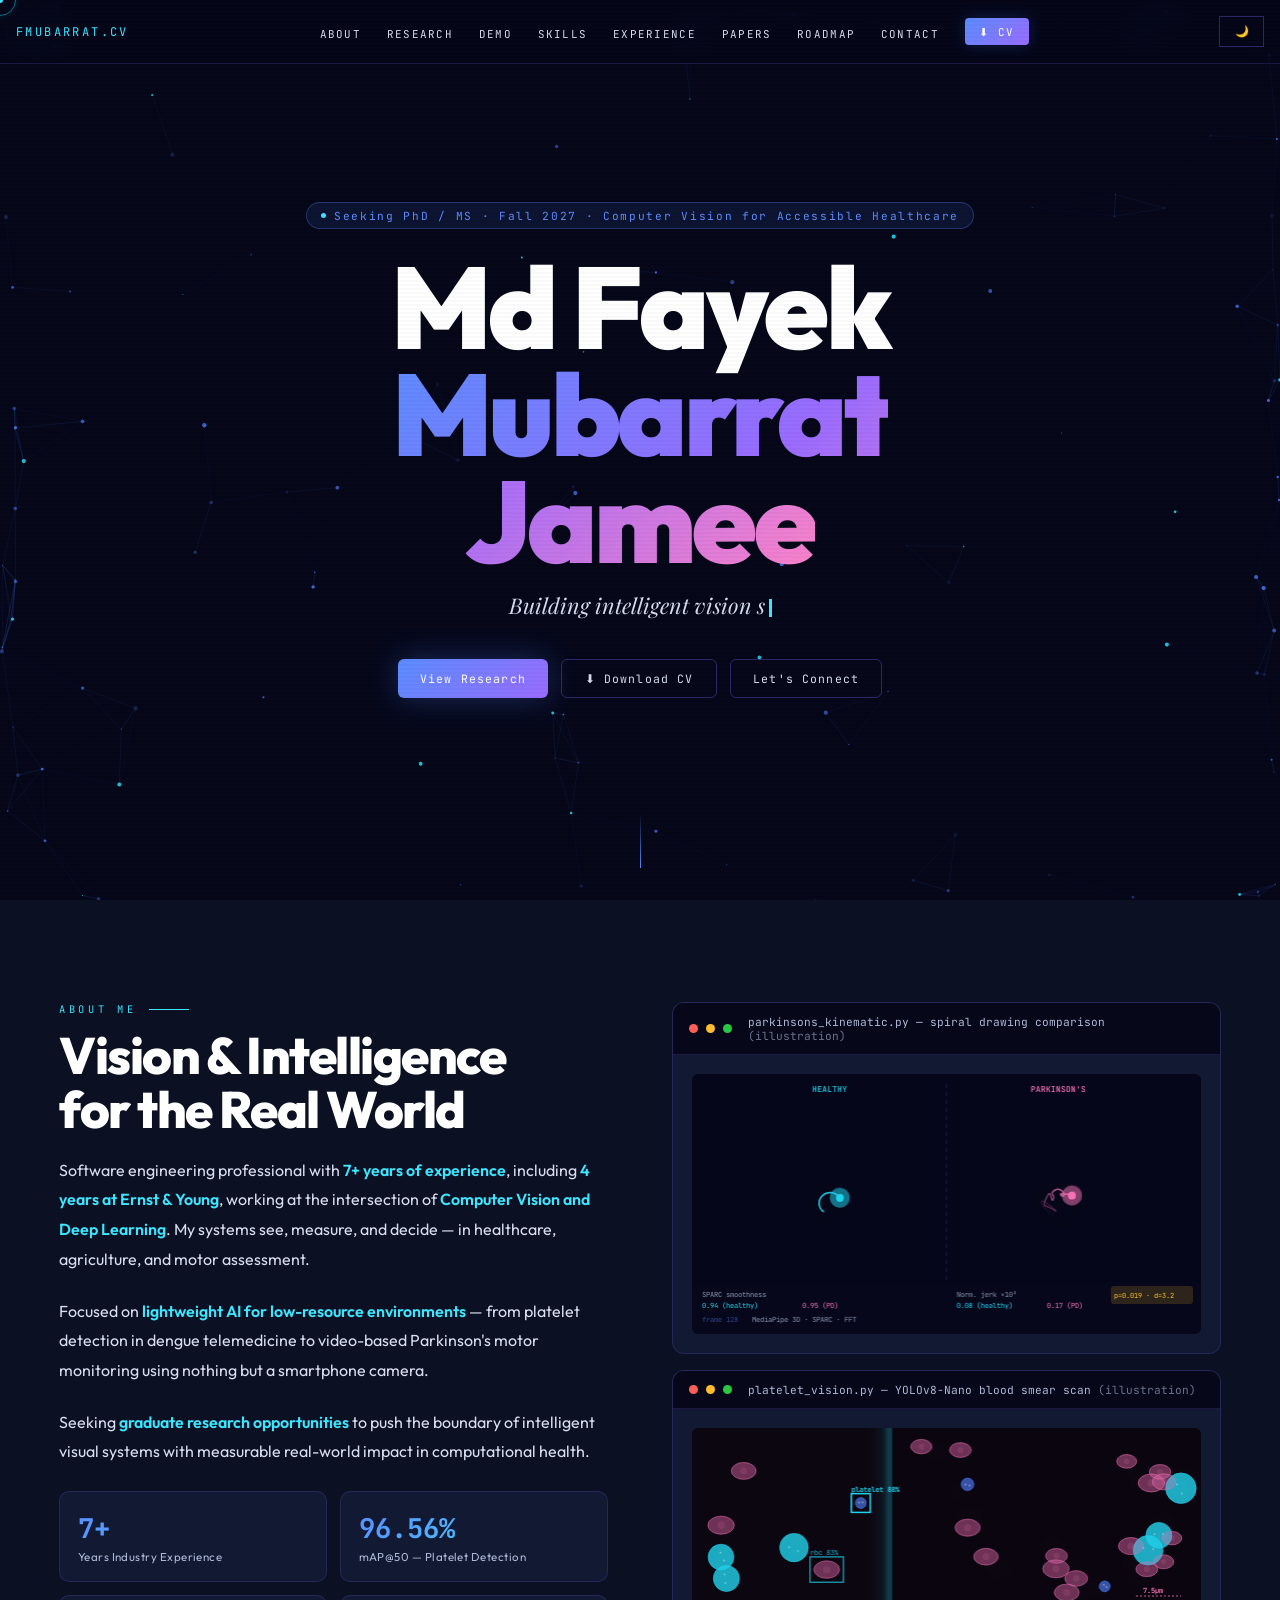
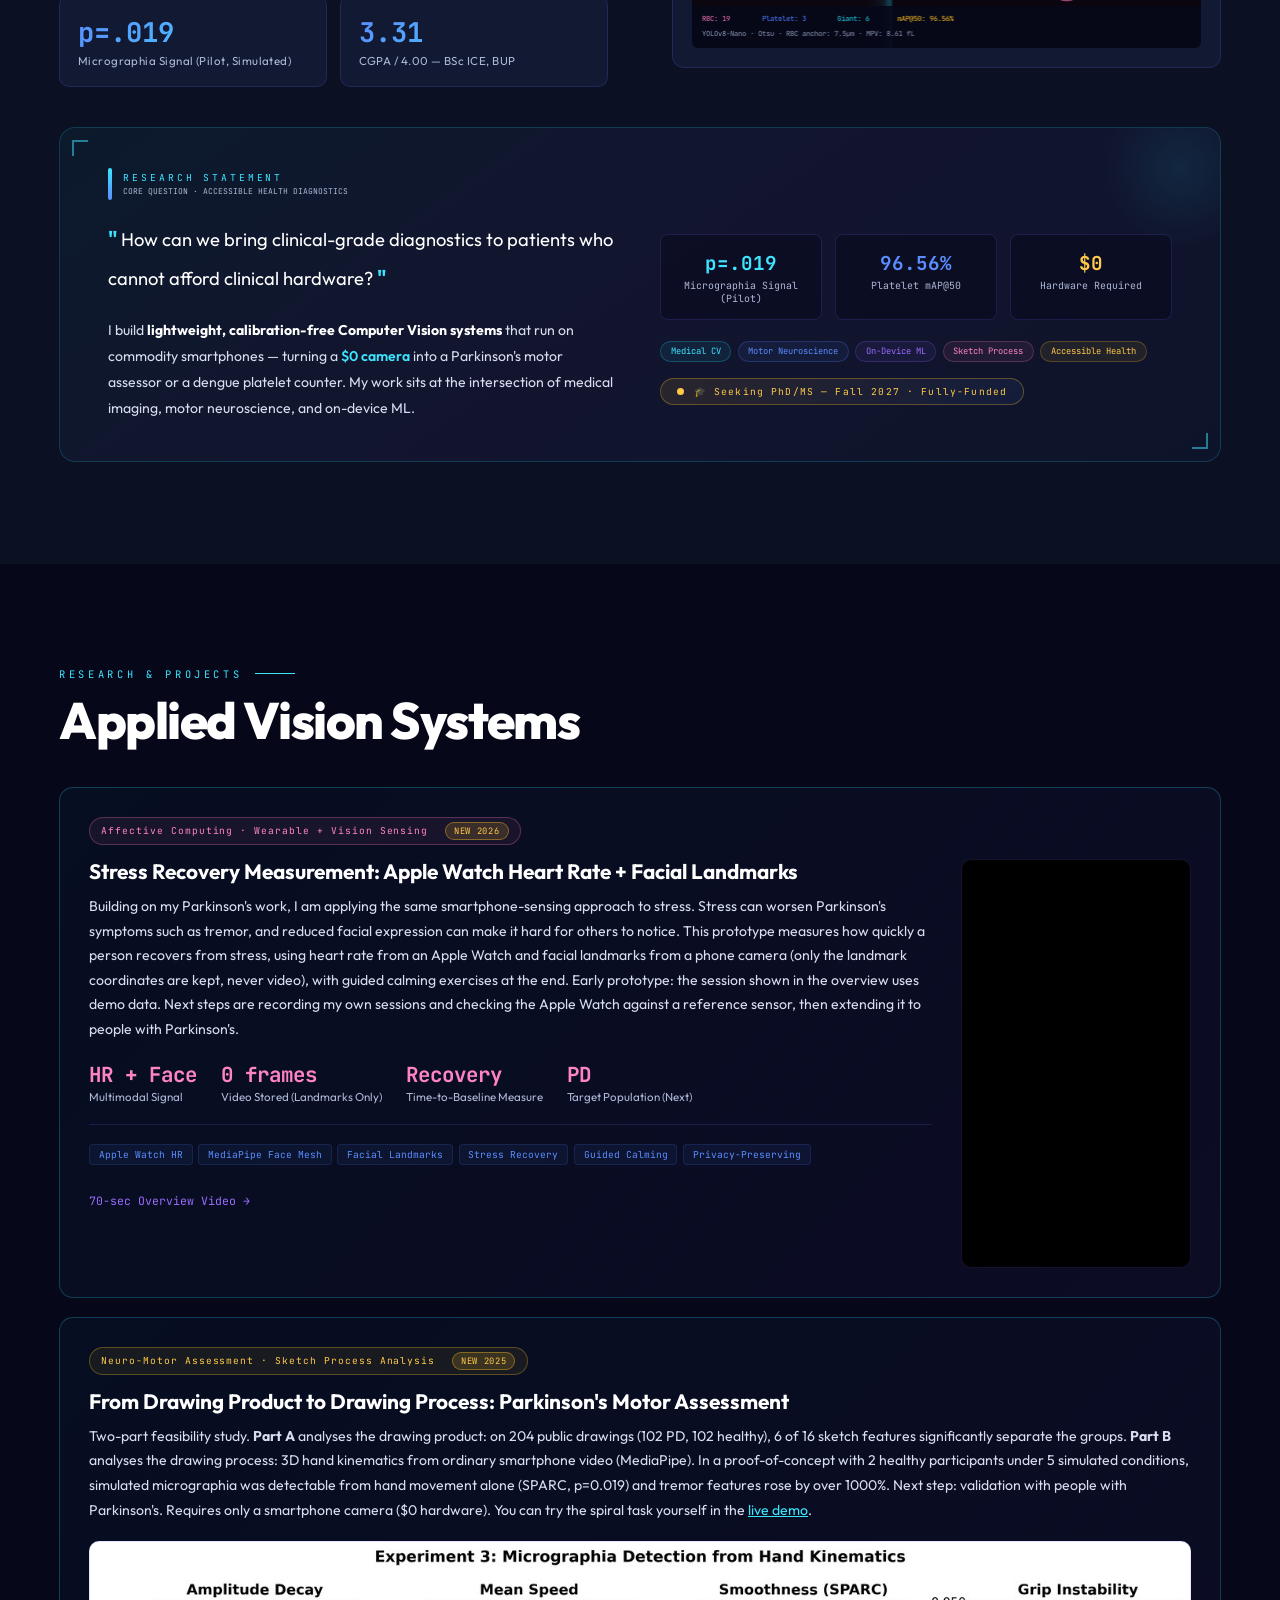
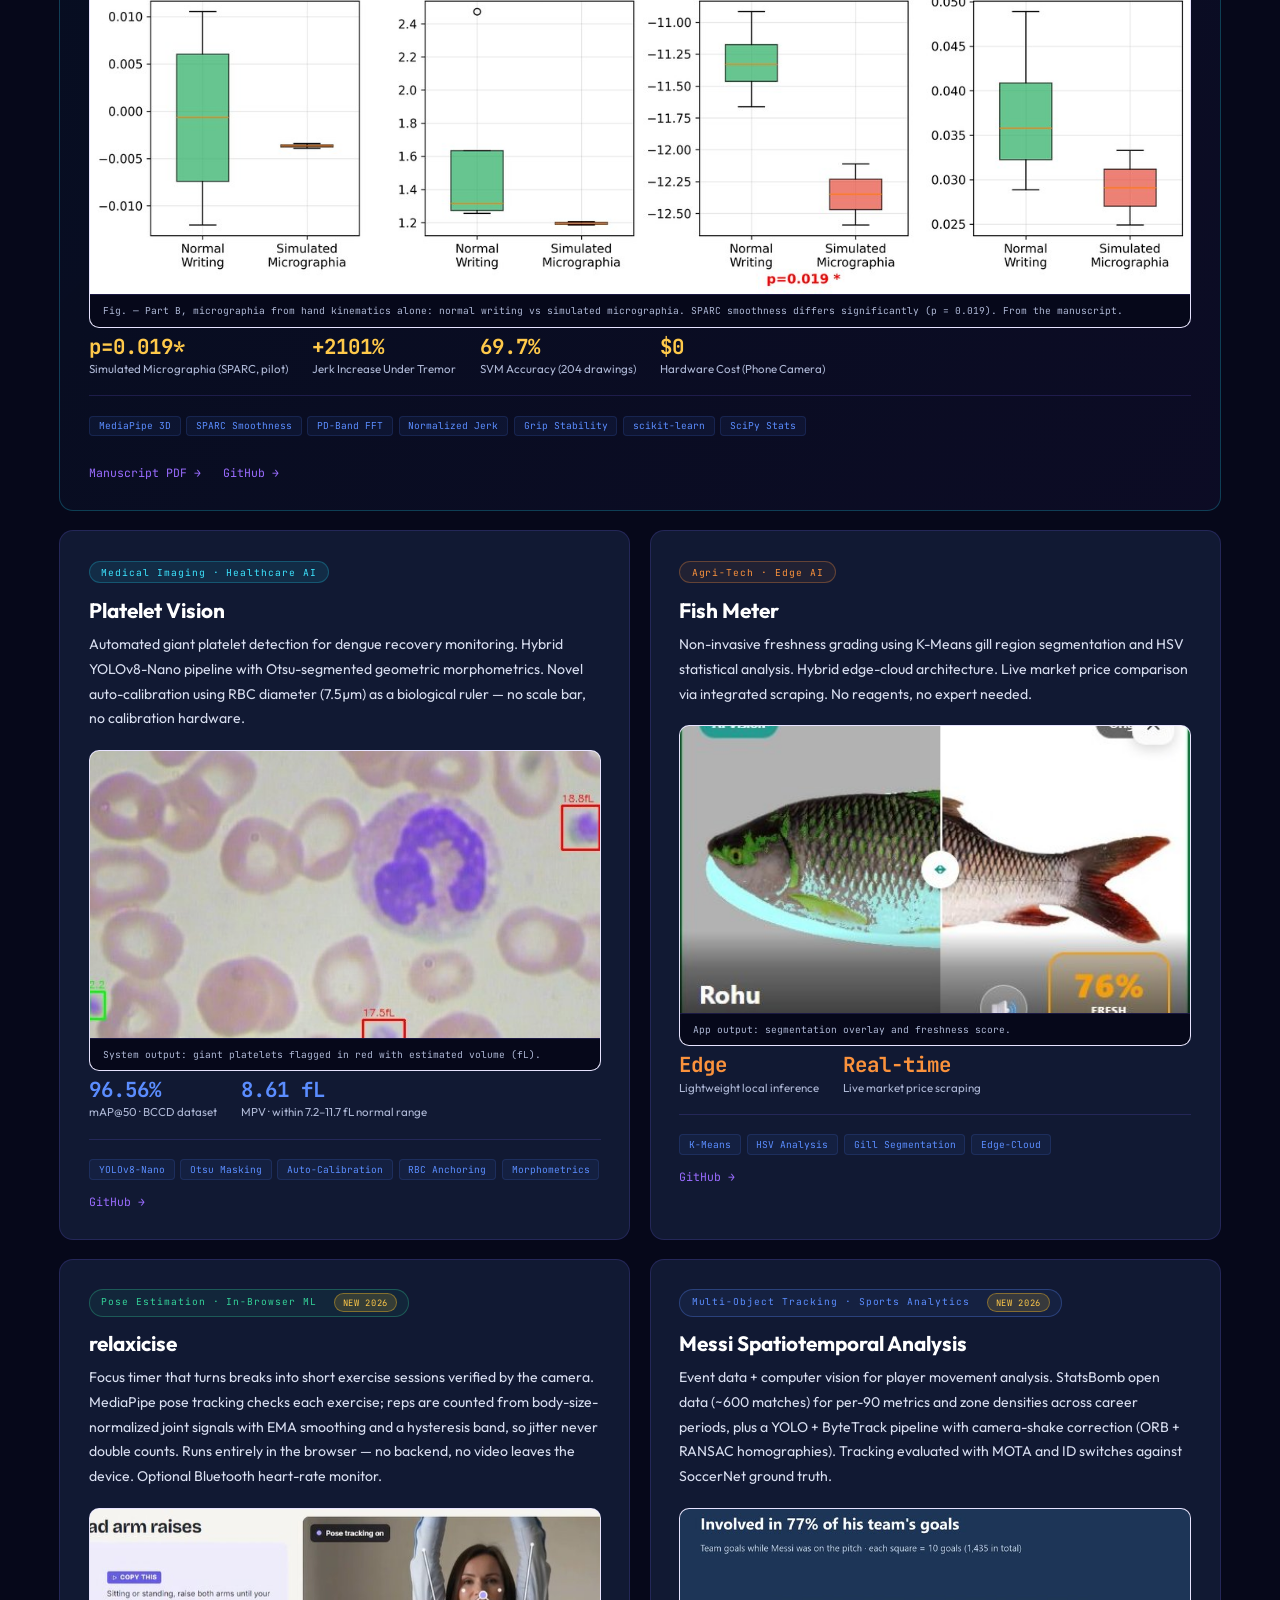
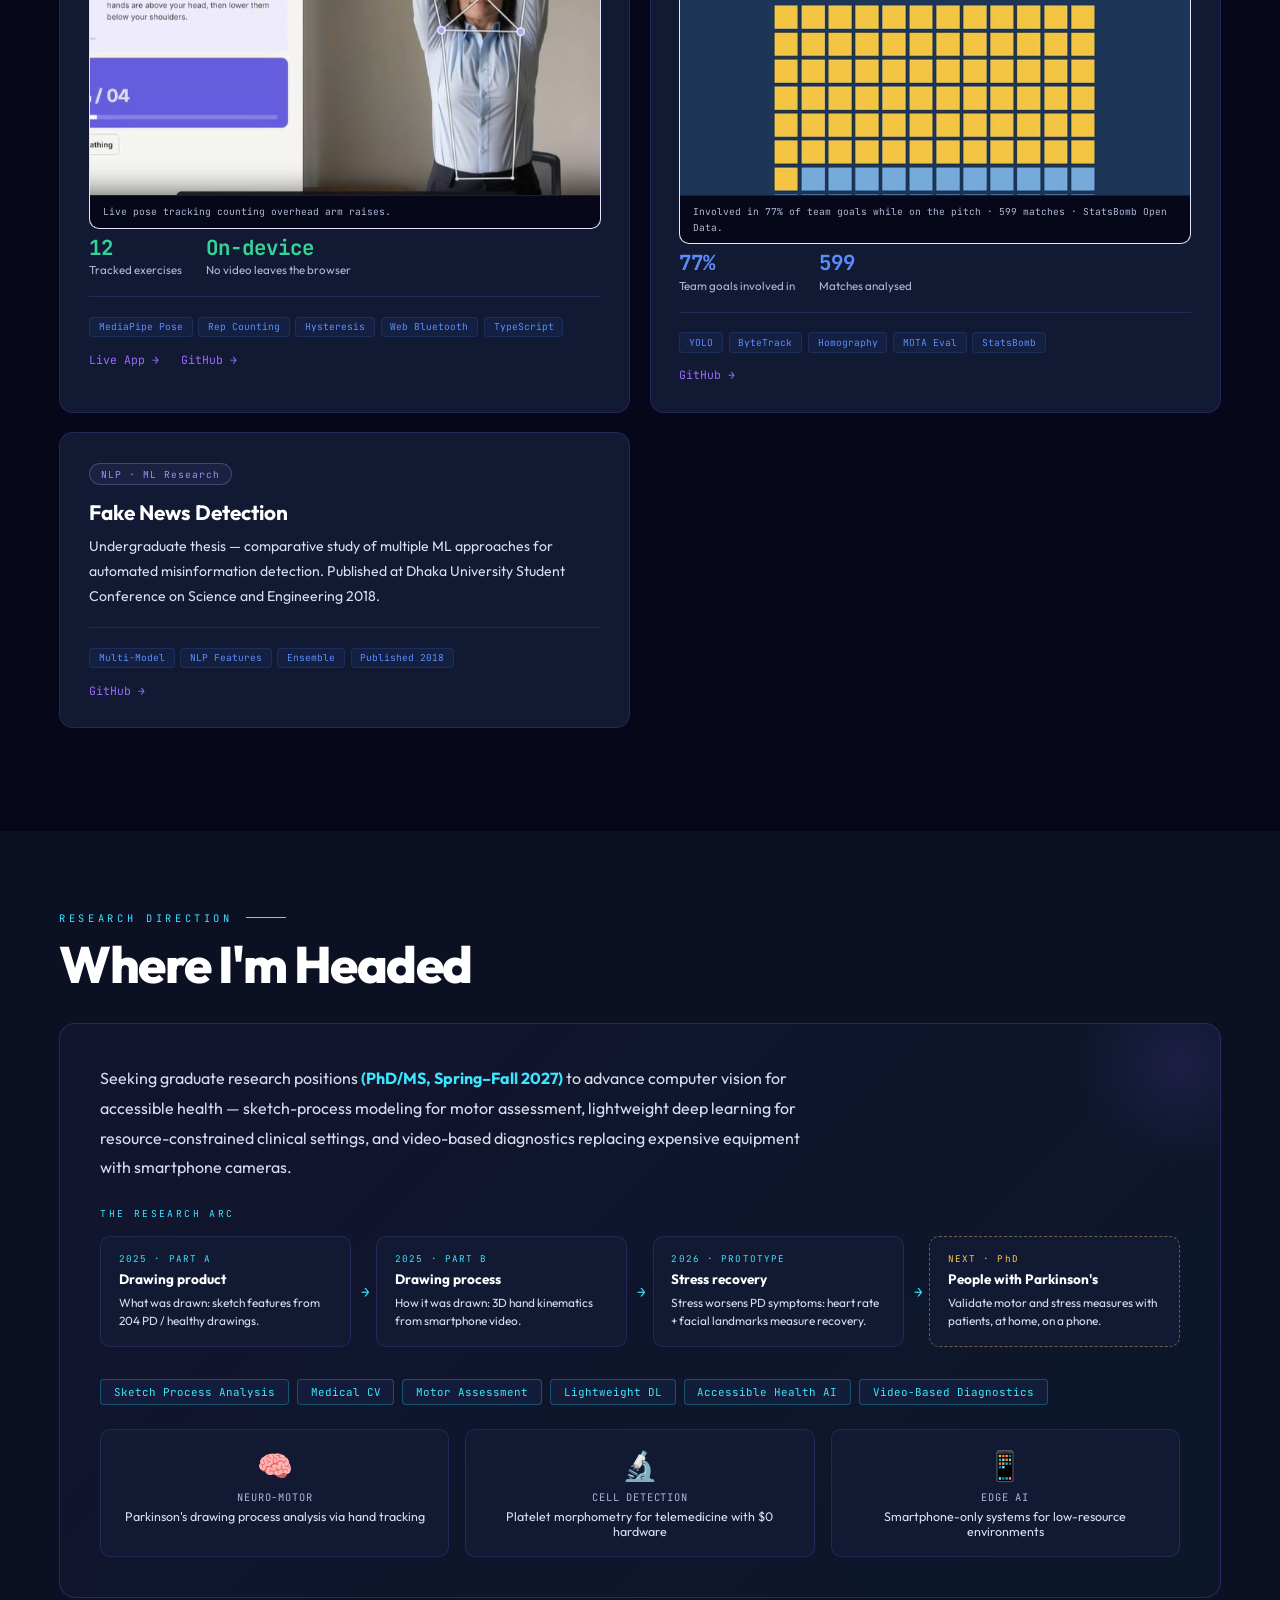
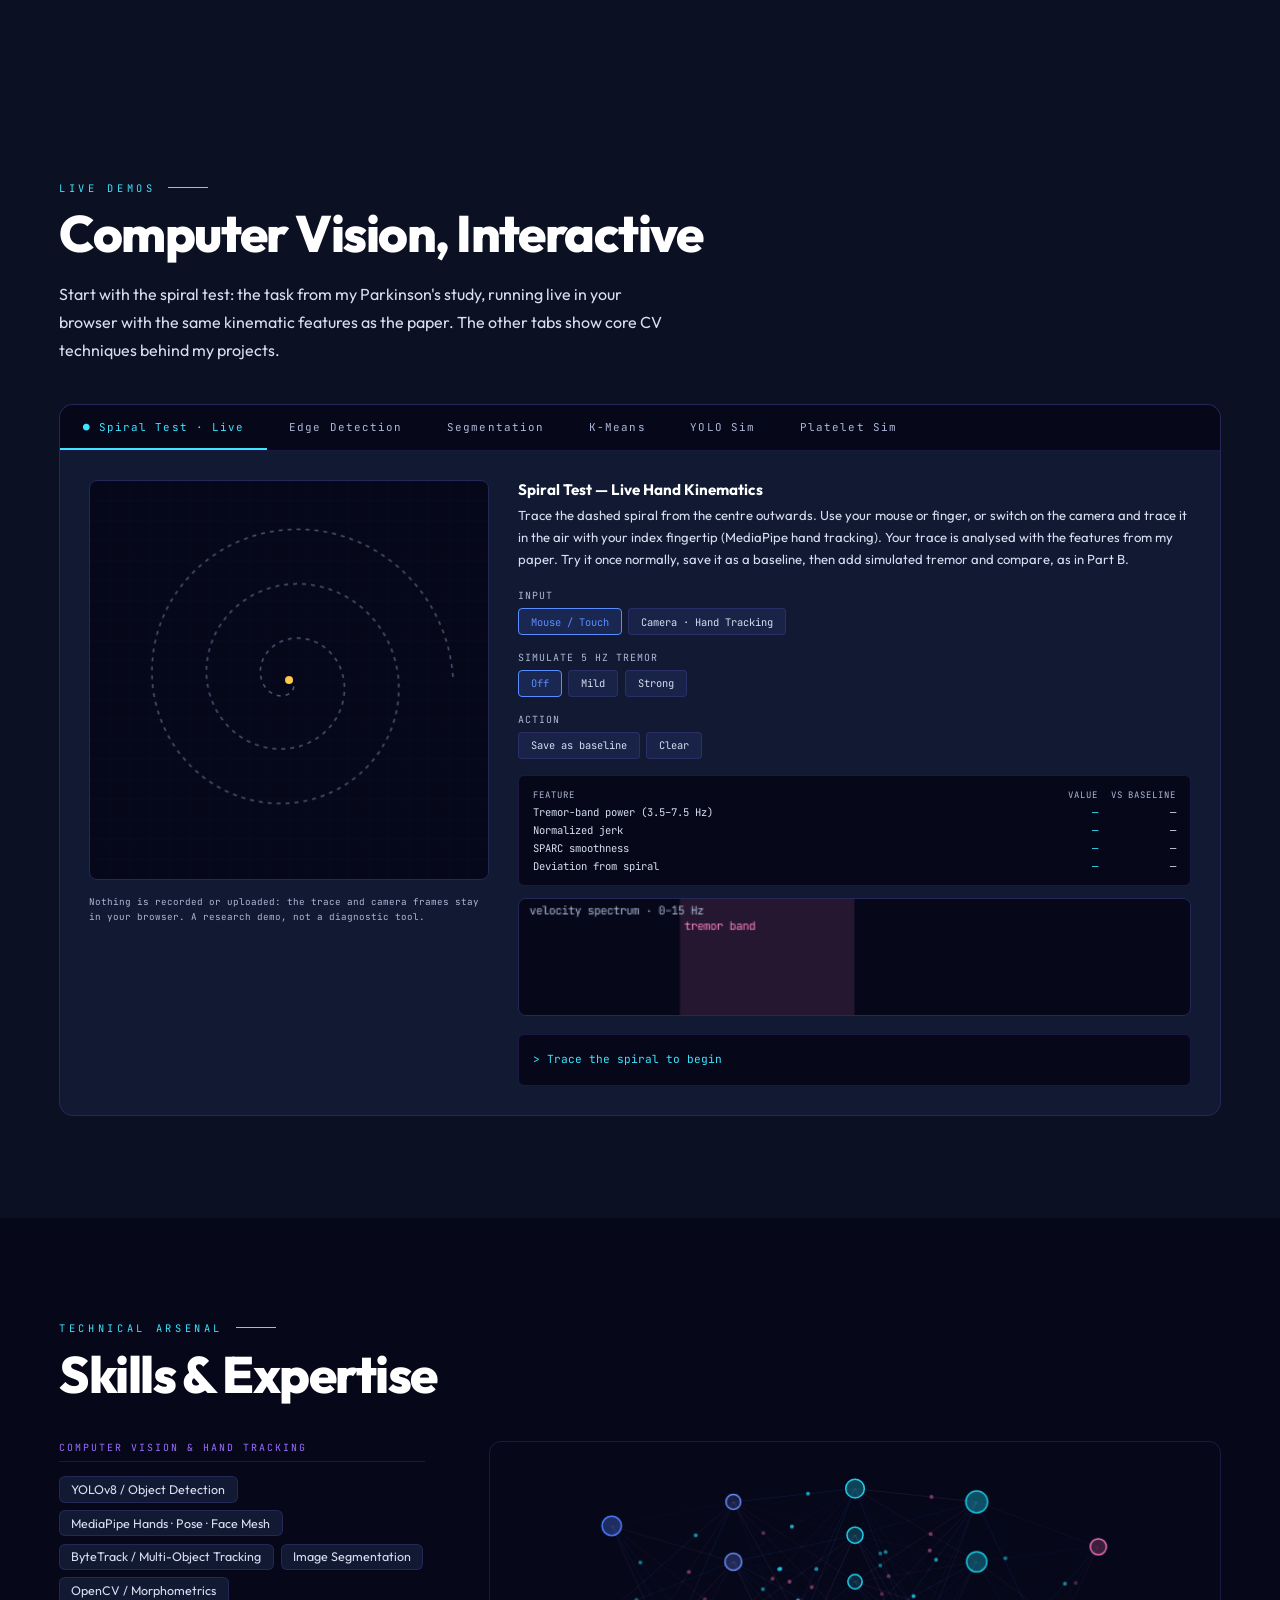
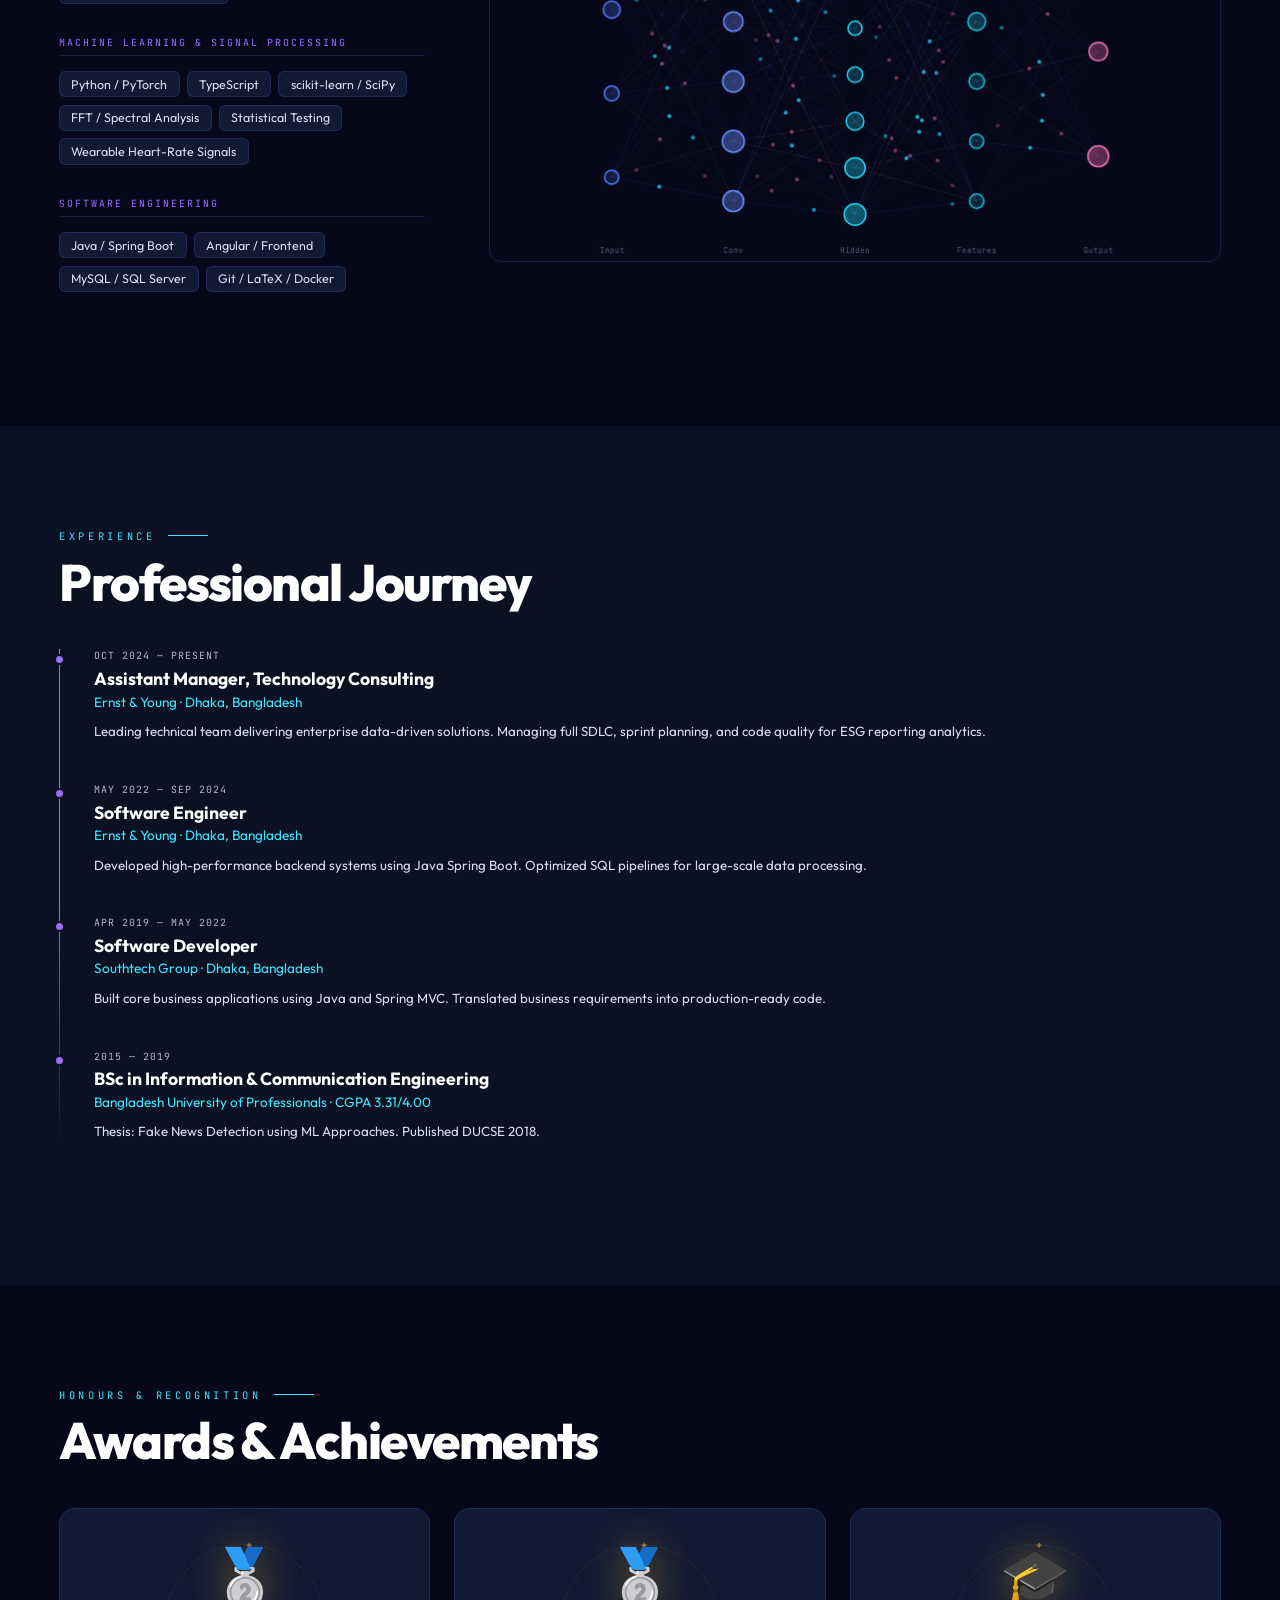
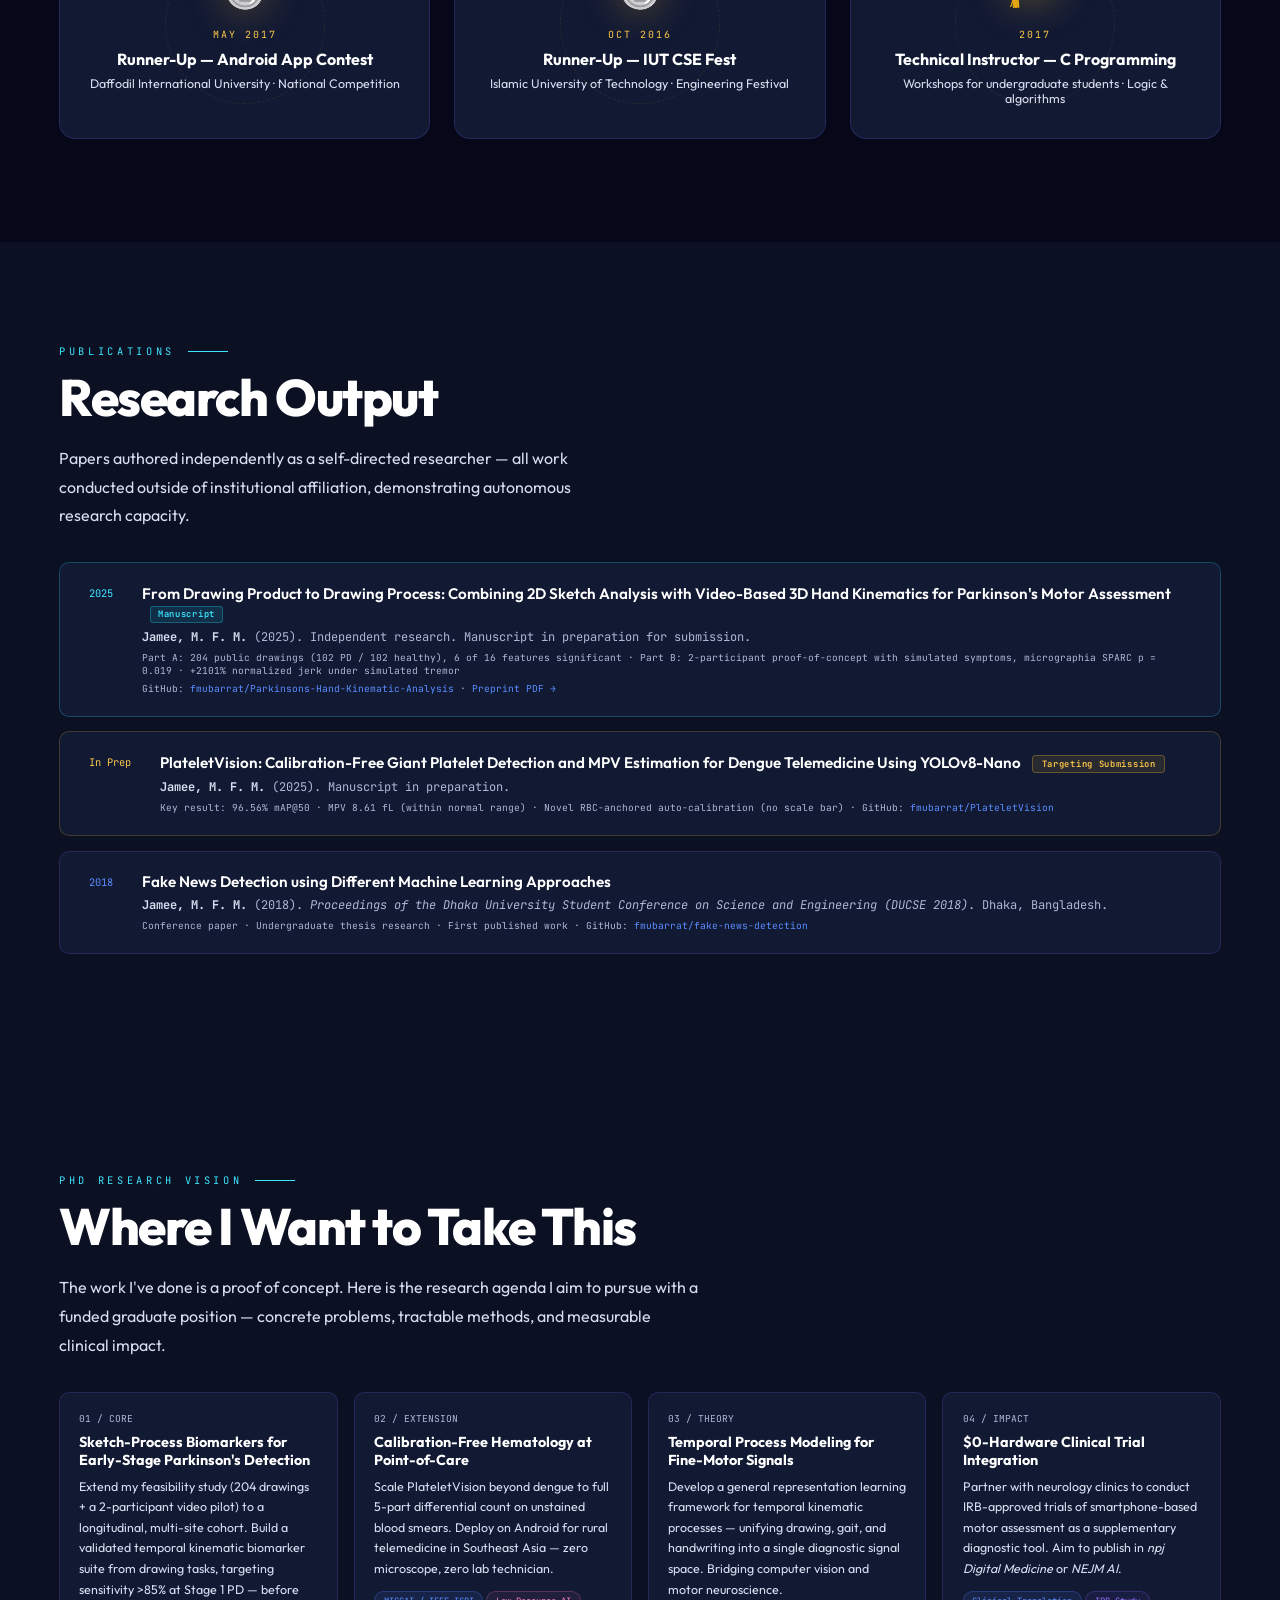
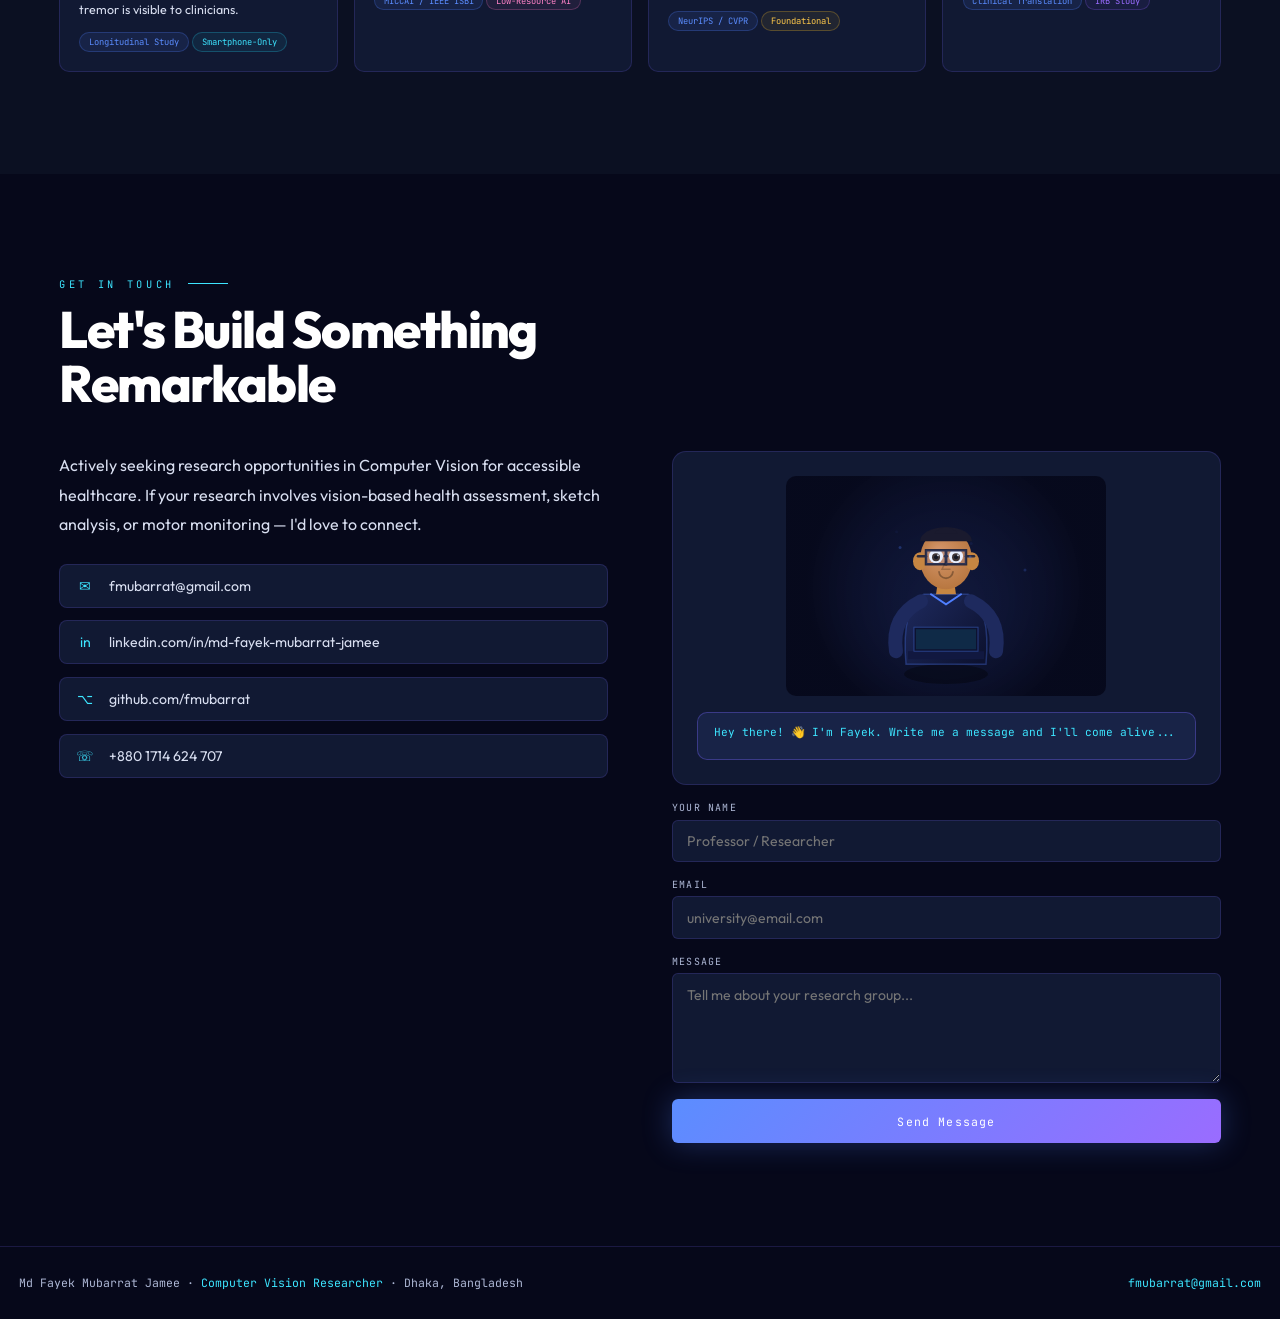
==== index.html @ b6bb12bb "Add new projects, live spiral test demo and real figures - New project cards: stress recovery protot" ====
<!DOCTYPE html>
<html lang="en">

<head>
  <meta charset="UTF-8">
  <meta name="viewport" content="width=device-width, initial-scale=1.0, maximum-scale=1.0">
  <title>Md Fayek Mubarrat Jamee — CV Researcher</title>
  <link rel="icon"
    href="data:image/svg+xml,<svg xmlns='http://www.w3.org/2000/svg' viewBox='0 0 100 100'><text y='.9em' font-size='90'>🔬</text></svg>">
  <link rel="preconnect" href="https://fonts.googleapis.com">
  <link
    href="https://fonts.googleapis.com/css2?family=Outfit:wght@300;400;500;600;700;800;900&family=JetBrains+Mono:wght@300;400;700&family=Playfair+Display:ital,wght@0,700;1,400&display=swap"
    rel="stylesheet">
  <script data-goatcounter="https://fayekportfolio.goatcounter.com/count" async src="//gc.zgo.at/count.js"></script>

  <style>
    :root {
      /* DARK THEME (default) */
      --bg: #06081a;
      --bg2: #0b1022;

      --surface: #111933;
      --surface2: #182347;

      --border: rgba(120, 100, 255, .18);
      --border2: rgba(120, 100, 255, .35);

      --blue: #5b8dff;
      --purple: #9a6cff;
      --cyan: #3de5ff;
      --pink: #ff83c7;
      --gold: #ffc94a;

      /* HIGHER CONTRAST TEXT */
      --text: #ffffff;
      /* primary text */
      --text2: #d8def0;
      /* body text */
      --text3: #aeb8d6;
      /* labels / metadata */

      --f-display: 'Outfit', sans-serif;
      --f-mono: 'JetBrains Mono', monospace;
      --f-serif: 'Playfair Display', serif;

      --nav-h: 64px;
    }

    *,
    *::before,
    *::after {
      margin: 0;
      padding: 0;
      box-sizing: border-box;
    }

    body.light-mode {
      --bg: #f8fafc;
      --bg2: #eef2ff;

      --surface: #ffffff;
      --surface2: #f4f7ff;

      --border: rgba(79, 127, 255, .15);
      --border2: rgba(79, 127, 255, .3);

      --blue: #2563eb;
      --purple: #7c3aed;
      --cyan: #0891b2;
      --pink: #db2777;
      --gold: #ca8a04;

      /* text */
      --text: #111827;
      --text2: #374151;
      --text3: #64748b;
    }

    html {
      scroll-behavior: smooth;
    }

    body {
      background: var(--bg);
      color: var(--text);
      font-family: var(--f-display);
      overflow-x: hidden;
      cursor: none;
    }

    body.splash-active {
      overflow: hidden;
    }

    @media (max-width: 768px) {
      body {
        cursor: auto;
      }
    }

    @media (max-width: 768px) {
      .reveal [style*="grid-template-columns:1fr 1fr"] {
        grid-template-columns: 1fr !important;
      }
    }

    /* ── FIX: Research Vision 3-col grid on mobile ── */
    @media (max-width: 768px) {
      #research-vision [style*="grid-template-columns:repeat(3"] {
        grid-template-columns: 1fr !important;
      }

      .roadmap-grid {
        grid-template-columns: 1fr !important;
      }
    }

    @media (max-width: 480px) {
      .stat-grid {
        grid-template-columns: 1fr;
      }

      .hero-name {
        font-size: 2.4rem;
      }

      .sec-title {
        font-size: 1.5rem;
      }

      .proj-metrics {
        gap: .8rem;
      }

      .contact-grid {
        gap: 1.5rem;
      }
    }

    /* ── CURSOR ── */
    #cur {
      position: fixed;
      width: 6px;
      height: 6px;
      background: var(--cyan);
      border-radius: 50%;
      pointer-events: none;
      z-index: 99999;
      mix-blend-mode: screen;
      transform: translate(-50%, -50%);
    }

    #cur-ring {
      position: fixed;
      width: 32px;
      height: 32px;
      border-radius: 50%;
      pointer-events: none;
      z-index: 99998;
      transform: translate(-50%, -50%);
      overflow: hidden;
      border: 1px solid rgba(34, 211, 238, .5);
      box-shadow: 0 0 6px rgba(34, 211, 238, .15);
      transition: width .35s cubic-bezier(.23, 1, .32, 1), height .35s cubic-bezier(.23, 1, .32, 1), border-color .3s;
      backdrop-filter: none;
    }

    #cur-lens {
      position: fixed;
      pointer-events: none;
      z-index: 99997;
      width: 54px;
      height: 54px;
      border-radius: 50%;
      transform: translate(-50%, -50%);
    }

    body:has(a:hover) #cur-ring,
    body:has(button:hover) #cur-ring {
      width: 70px;
      height: 70px;
      border-color: var(--purple);
    }

    @media (hover:none),
    (max-width:768px) {

      #cur,
      #cur-ring,
      #cur-lens {
        display: none;
      }
    }

    /* ── READING PROGRESS ── */
    #progress-bar {
      position: fixed;
      top: 0;
      left: 0;
      height: 2px;
      width: 0%;
      background: linear-gradient(90deg, var(--blue), var(--cyan), var(--purple));
      z-index: 10001;
      transition: width .05s linear;
      box-shadow: 0 0 8px var(--cyan);
    }

    /* ── BACK TO TOP ── */
    #back-top {
      position: fixed;
      bottom: 2rem;
      right: 2rem;
      width: 42px;
      height: 42px;
      border-radius: 50%;
      background: var(--surface);
      border: 1px solid var(--border2);
      color: var(--cyan);
      display: flex;
      align-items: center;
      justify-content: center;
      font-size: 1rem;
      cursor: pointer;
      z-index: 999;
      opacity: 0;
      pointer-events: none;
      transform: translateY(12px);
      transition: all .3s;
    }

    #back-top.visible {
      opacity: 1;
      pointer-events: all;
      transform: translateY(0);
    }

    #back-top:hover {
      background: var(--surface2);
      border-color: var(--cyan);
    }

    /* ── ACTIVE NAV ── */
    .nav-links a.active-sec {
      color: var(--cyan) !important;
    }

    .nav-links a.active-sec::after {
      transform: scaleX(1) !important;
      background: var(--cyan);
    }

    /* ── TYPED CURSOR ── */
    .typed-cursor {
      display: inline-block;
      width: 2px;
      height: 1.1em;
      background: var(--cyan);
      vertical-align: text-bottom;
      margin-left: 1px;
      animation: blink .7s step-end infinite;
    }

    @keyframes blink {

      0%,
      100% {
        opacity: 1
      }

      50% {
        opacity: 0
      }
    }

    /* ── RESEARCH STATEMENT BANNER ── */
    .research-statement {
      background: linear-gradient(135deg, rgba(34, 211, 238, .06), rgba(79, 127, 255, .06));
      border: 1px solid rgba(34, 211, 238, .2);
      border-radius: 12px;
      padding: 1.5rem 2rem;
      margin-top: 2rem;
      position: relative;
      overflow: hidden;
    }

    .research-statement::before {
      content: '';
      position: absolute;
      left: 0;
      top: 0;
      bottom: 0;
      width: 3px;
      background: linear-gradient(to bottom, var(--cyan), var(--blue));
      border-radius: 3px 0 0 3px;
    }

    .research-statement h4 {
      font-family: var(--f-mono);
      font-size: .65rem;
      letter-spacing: .25em;
      text-transform: uppercase;
      color: var(--cyan);
      margin-bottom: .6rem;
    }

    .research-statement p {
      color: var(--text2);
      font-size: .9rem;
      line-height: 1.8;
    }

    /* ── FUNDING READINESS INDICATOR ── */
    .funding-badge {
      display: inline-flex;
      align-items: center;
      gap: .5rem;
      background: rgba(251, 191, 36, .08);
      border: 1px solid rgba(251, 191, 36, .3);
      border-radius: 100px;
      padding: .3rem .9rem;
      font-family: var(--f-mono);
      font-size: .6rem;
      letter-spacing: .12em;
      color: var(--gold);
      margin-top: 1rem;
    }

    .funding-badge::before {
      content: '';
      width: 6px;
      height: 6px;
      border-radius: 50%;
      background: var(--gold);
      animation: pulse 2s infinite;
      flex-shrink: 0;
    }

    /* ── CITATION STYLE PUBLICATIONS ── */
    .pub-doi {
      font-family: var(--f-mono);
      font-size: .6rem;
      color: var(--text3);
      margin-top: .4rem;
    }

    .pub-doi a {
      color: var(--blue);
      text-decoration: none;
    }

    .pub-doi a:hover {
      color: var(--cyan);
    }

    .pub-status-badge {
      display: inline-block;
      padding: .15rem .55rem;
      border-radius: 4px;
      font-family: var(--f-mono);
      font-size: .55rem;
      letter-spacing: .08em;
      margin-left: .5rem;
      vertical-align: middle;
    }

    /* ── FUTURE RESEARCH ROADMAP ── */
    .roadmap-grid {
      display: grid;
      grid-template-columns: repeat(auto-fit, minmax(220px, 1fr));
      gap: 1rem;
      margin-top: 2rem;
    }

    .roadmap-item {
      background: var(--surface);
      border: 1px solid var(--border);
      border-radius: 10px;
      padding: 1.2rem;
      position: relative;
      transition: border-color .3s, transform .3s;
    }

    .roadmap-item:hover {
      border-color: var(--border2);
      transform: translateY(-3px);
    }

    .roadmap-item .ri-num {
      font-family: var(--f-mono);
      font-size: .6rem;
      color: var(--text3);
      margin-bottom: .5rem;
    }

    .roadmap-item .ri-title {
      font-weight: 700;
      font-size: .9rem;
      margin-bottom: .4rem;
      line-height: 1.3;
    }

    .roadmap-item .ri-desc {
      font-size: .78rem;
      color: var(--text2);
      line-height: 1.65;
    }

    .roadmap-item .ri-tag {
      display: inline-block;
      margin-top: .7rem;
      padding: .18rem .55rem;
      border-radius: 100px;
      font-family: var(--f-mono);
      font-size: .55rem;
      background: rgba(79, 127, 255, .1);
      border: 1px solid rgba(79, 127, 255, .25);
      color: var(--blue);
    }

    #splash {
      position: fixed;
      inset: 0;
      z-index: 10000;
      background: var(--bg);
      display: flex;
      flex-direction: column;
      align-items: center;
      justify-content: center;
      gap: 3rem;
      transition: opacity .8s ease, transform .8s ease;
      padding: 1.5rem;
    }

    #splash.exit {
      opacity: 0;
      transform: scale(1.04);
      pointer-events: none;
    }

    .splash-letters {
      display: flex;
      gap: clamp(.4rem, 1.5vw, 1.4rem);
      align-items: flex-end;
      flex-wrap: wrap;
      justify-content: center;
    }

    .splash-letter {
      font-family: var(--f-display);
      font-size: clamp(2.5rem, 10vw, 7rem);
      font-weight: 900;
      letter-spacing: -.02em;
      color: transparent;
      background: linear-gradient(135deg, var(--blue), var(--purple));
      -webkit-background-clip: text;
      -webkit-text-fill-color: transparent;
      opacity: 0;
      transform: translateY(40px);
      transition: opacity .5s ease, transform .5s ease;
    }

    .splash-letter.in {
      opacity: 1;
      transform: translateY(0);
    }

    .splash-sub {
      font-family: var(--f-mono);
      font-size: clamp(.65rem, .8rem, 1rem);
      letter-spacing: .3em;
      text-transform: uppercase;
      color: var(--text2);
      opacity: 0;
      transition: opacity .5s ease;
      text-align: center;
    }

    .splash-sub.in {
      opacity: 1;
    }

    .splash-loader {
      width: clamp(200px, 80vw, 420px);
      display: flex;
      flex-direction: column;
      align-items: center;
      gap: 1rem;
    }

    .loader-letters {
      display: flex;
      gap: .5rem;
      width: 100%;
      justify-content: space-between;
    }

    .loader-letter {
      font-family: var(--f-mono);
      font-size: .7rem;
      letter-spacing: .15em;
      color: var(--text3);
      transition: color .3s, text-shadow .3s;
    }

    .loader-letter.lit {
      color: var(--blue);
      text-shadow: 0 0 12px var(--blue);
    }

    .loader-track {
      width: 100%;
      height: 2px;
      background: rgba(255, 255, 255, .06);
      border-radius: 1px;
      overflow: hidden;
    }

    .loader-fill {
      height: 100%;
      width: 0%;
      background: linear-gradient(90deg, var(--blue), var(--purple), var(--cyan));
      border-radius: 1px;
      transition: width .08s linear;
      box-shadow: 0 0 12px var(--purple);
    }

    .loader-pct {
      font-family: var(--f-mono);
      font-size: .65rem;
      color: var(--purple);
      letter-spacing: .1em;
    }

    /* ── NAV ── */
    nav {
      position: fixed;
      top: 0;
      left: 0;
      right: 0;
      z-index: 1000;
      padding: 0 clamp(1rem, 4vw, 3rem);
      height: var(--nav-h);
      display: flex;
      align-items: center;
      justify-content: space-between;
      background: color-mix(in srgb, var(--bg) 85%, transparent);
      backdrop-filter: blur(20px);
      -webkit-backdrop-filter: blur(20px);
      border-bottom: 1px solid var(--border);
      transform: translateY(-100%);
      transition: transform .7s cubic-bezier(.23, 1, .32, 1);
    }

    nav.visible {
      transform: translateY(0);
    }

    .nav-logo {
      font-family: var(--f-mono);
      font-size: .75rem;
      color: var(--cyan);
      letter-spacing: .2em;
      text-transform: uppercase;
      white-space: nowrap;
    }

    .nav-links {
      display: flex;
      gap: clamp(.6rem, 2vw, 2rem);
      list-style: none;
      align-items: center;
    }

    .nav-links a {
      color: var(--text2);
      text-decoration: none;
      font-family: var(--f-mono);
      font-size: .68rem;
      letter-spacing: .12em;
      text-transform: uppercase;
      position: relative;
      transition: color .3s;
      white-space: nowrap;
    }

    .nav-links a::after {
      content: '';
      position: absolute;
      bottom: -3px;
      left: 0;
      right: 0;
      height: 1px;
      background: var(--purple);
      transform: scaleX(0);
      transform-origin: left;
      transition: transform .3s;
    }

    .nav-links a:hover {
      color: var(--purple);
    }

    .nav-links a:hover::after {
      transform: scaleX(1);
    }

    .nav-cv-btn {
      display: inline-flex;
      align-items: center;
      gap: .4rem;
      padding: .4rem .9rem;
      border-radius: 4px;
      background: linear-gradient(135deg, var(--blue), var(--purple));
      color: #fff !important;
      font-family: var(--f-mono);
      font-size: .65rem;
      letter-spacing: .08em;
      text-decoration: none !important;
      transition: all .3s;
      box-shadow: 0 0 15px rgba(79, 127, 255, .2);
    }

    .nav-cv-btn:hover {
      transform: translateY(-2px);
      box-shadow: 0 4px 25px rgba(79, 127, 255, .4);
    }

    .nav-cv-btn::after {
      display: none !important;
    }

    /* Mobile hamburger */
    .hamburger {
      display: none;
      flex-direction: column;
      gap: 5px;
      cursor: pointer;
      padding: 8px;
      border: none;
      background: none;
      z-index: 1100;
    }

    .hamburger span {
      width: 22px;
      height: 2px;
      background: var(--text2);
      border-radius: 2px;
      transition: all .3s;
      display: block;
    }

    .hamburger.open span:nth-child(1) {
      transform: rotate(45deg) translate(5px, 5px);
    }

    .hamburger.open span:nth-child(2) {
      opacity: 0;
    }

    .hamburger.open span:nth-child(3) {
      transform: rotate(-45deg) translate(5px, -5px);
    }

    /* Mobile nav drawer */
    .nav-drawer {
      display: none;
      position: fixed;
      top: 0;
      left: 0;
      right: 0;
      bottom: 0;
      z-index: 9999;
      background: rgba(6, 8, 26, .98);
      backdrop-filter: blur(30px);
      -webkit-backdrop-filter: blur(30px);
      flex-direction: column;
      align-items: center;
      justify-content: center;
      gap: 1.8rem;
      opacity: 0;
      pointer-events: none;
      transition: opacity .4s;
      overflow-y: auto;
      padding: 5rem 2rem 3rem;
    }

    .nav-drawer.open {
      opacity: 1;
      pointer-events: all;
    }

    @media (max-width: 900px) {
      .nav-links {
        display: none;
      }

      .hamburger {
        display: none;
        flex-direction: column;
        gap: 5px;
        cursor: pointer;
        padding: 8px;
        border: none;
        background: none;
        z-index: 10000;
      }

      .nav-drawer {
        display: flex;
      }
    }

    .nav-drawer a {
      font-family: var(--f-mono);
      font-size: 1.1rem;
      letter-spacing: .2em;
      text-transform: uppercase;
      color: var(--text2);
      text-decoration: none;
      transition: color .2s;
    }

    .nav-drawer a:hover {
      color: var(--cyan);
    }

    .nav-drawer .nav-cv-btn {
      margin-top: .5rem;
      font-size: .8rem;
      padding: .7rem 1.4rem;
    }

    @media (max-width: 900px) {
      .nav-links {
        display: none;
      }

      .hamburger {
        display: flex;
      }

      .nav-drawer {
        display: flex;
      }
    }

    /* ── LAYOUT ── */
    section {
      padding: clamp(4rem, 8vw, 7rem) 0;
      position: relative;
    }

    .container {
      max-width: 1200px;
      margin: 0 auto;
      padding: 0 clamp(1.2rem, 5vw, 3rem);
    }

    .sec-label {
      font-family: var(--f-mono);
      font-size: .65rem;
      letter-spacing: .35em;
      text-transform: uppercase;
      color: var(--cyan);
      margin-bottom: .8rem;
      display: flex;
      align-items: center;
      gap: .8rem;
    }

    .sec-label::after {
      content: '';
      width: 40px;
      height: 1px;
      background: var(--cyan);
      flex-shrink: 0;
    }

    .sec-title {
      font-size: clamp(1.7rem, 4vw, 3.2rem);
      font-weight: 800;
      line-height: 1.05;
      letter-spacing: -.03em;
      margin-bottom: 1.2rem;
    }

    /* ── HERO ── */
    #hero {
      height: 100vh;
      min-height: 500px;
      display: flex;
      align-items: center;
      justify-content: center;
      overflow: hidden;
      position: relative;
    }

    #hero-canvas {
      position: absolute;
      inset: 0;
      width: 100%;
      height: 100%;
    }

    .hero-content {
      position: relative;
      z-index: 10;
      text-align: center;
      max-width: 860px;
      padding: clamp(1rem, 4vw, 2rem);
      width: 100%;
    }

    .hero-badge {
      display: inline-flex;
      align-items: center;
      gap: .5rem;
      background: rgba(79, 127, 255, .1);
      border: 1px solid rgba(79, 127, 255, .3);
      border-radius: 100px;
      padding: .35rem .9rem;
      font-family: var(--f-mono);
      font-size: clamp(.55rem, .7rem, 1rem);
      letter-spacing: .15em;
      color: var(--blue);
      margin-bottom: 1.5rem;
      animation: fadeUp .8s .2s both;
      flex-wrap: wrap;
      justify-content: center;
    }

    .hero-badge::before {
      content: '';
      width: 5px;
      height: 5px;
      background: var(--cyan);
      border-radius: 50%;
      animation: pulse 2s infinite;
      flex-shrink: 0;
    }

    @keyframes pulse {

      0%,
      100% {
        transform: scale(1);
        opacity: 1
      }

      50% {
        transform: scale(1.6);
        opacity: .5
      }
    }

    .hero-name {
      font-family: var(--f-display);
      font-size: clamp(2.8rem, 9vw, 7.5rem);
      font-weight: 900;
      line-height: .93;
      letter-spacing: -.03em;
      margin-bottom: 1rem;
      animation: fadeUp .8s .35s both;
    }

    .hero-name .g {
      background: linear-gradient(135deg, var(--blue) 0%, var(--purple) 50%, var(--pink) 100%);
      -webkit-background-clip: text;
      -webkit-text-fill-color: transparent;
    }

    .hero-sub {
      font-family: var(--f-serif);
      font-style: italic;
      font-size: clamp(.9rem, 2.5vw, 1.35rem);
      color: var(--text2);
      margin-bottom: 2.5rem;
      animation: fadeUp .8s .5s both;
      padding: 0 .5rem;
    }

    .hero-btns {
      display: flex;
      gap: .8rem;
      justify-content: center;
      flex-wrap: wrap;
      animation: fadeUp .8s .65s both;
      padding: 0 .5rem;
    }

    .btn {
      display: inline-flex;
      align-items: center;
      gap: .5rem;
      padding: .7rem 1.4rem;
      border-radius: 6px;
      font-family: var(--f-mono);
      font-size: clamp(.65rem, .72rem, 1rem);
      letter-spacing: .1em;
      cursor: pointer;
      text-decoration: none;
      border: none;
      transition: all .3s;
      white-space: nowrap;
    }

    .btn-primary {
      background: linear-gradient(135deg, var(--blue), var(--purple));
      color: #fff;
      box-shadow: 0 0 30px rgba(79, 127, 255, .3);
    }

    .btn-primary:hover {
      transform: translateY(-3px);
      box-shadow: 0 8px 40px rgba(79, 127, 255, .5);
    }

    .btn-outline {
      background: transparent;
      border: 1px solid var(--border2);
      color: var(--text2);
    }

    .btn-outline:hover {
      border-color: var(--purple);
      color: var(--purple);
      transform: translateY(-3px);
    }

    .scroll-cue {
      position: absolute;
      bottom: 2rem;
      left: 50%;
      transform: translateX(-50%);
      animation: fadeUp 1s 1.2s both;
    }

    .scroll-cue-line {
      width: 1px;
      height: 55px;
      background: linear-gradient(to bottom, transparent, var(--blue));
      margin: 0 auto;
      animation: scrollLine 2s ease infinite;
    }

    @keyframes scrollLine {
      0% {
        transform: scaleY(0);
        transform-origin: top
      }

      50% {
        transform: scaleY(1);
        transform-origin: top
      }

      51% {
        transform: scaleY(1);
        transform-origin: bottom
      }

      100% {
        transform: scaleY(0);
        transform-origin: bottom
      }
    }

    @keyframes fadeUp {
      from {
        opacity: 0;
        transform: translateY(28px)
      }

      to {
        opacity: 1;
        transform: none
      }
    }

    /* ── ABOUT ── */
    #about {
      background: var(--bg2);
    }

    .about-grid {
      display: grid;
      grid-template-columns: 1fr 1fr;
      gap: clamp(2rem, 5vw, 5rem);
      align-items: start;
    }

    @media (max-width:768px) {
      .about-grid {
        grid-template-columns: 1fr;
      }
    }

    .about-text p {
      color: var(--text2);
      line-height: 1.85;
      font-size: clamp(.88rem, 1.5vw, 1rem);
      margin-bottom: 1.4rem;
    }

    .about-text em {
      color: var(--cyan);
      font-style: normal;
      font-weight: 600;
    }

    .stat-grid {
      display: grid;
      grid-template-columns: 1fr 1fr;
      gap: .8rem;
      margin-top: 1.5rem;
    }

    .stat-card {
      background: var(--surface);
      border: 1px solid var(--border);
      border-radius: 10px;
      padding: 1.1rem;
      transition: border-color .3s, transform .3s;
    }

    .stat-card:hover {
      border-color: var(--purple);
      transform: translateY(-4px);
    }

    .stat-num {
      font-family: var(--f-mono);
      font-size: clamp(1.2rem, 2.5vw, 1.7rem);
      font-weight: 700;
      background: linear-gradient(135deg, var(--blue), var(--cyan));
      -webkit-background-clip: text;
      -webkit-text-fill-color: transparent;
    }

    .stat-lbl {
      font-size: .72rem;
      color: var(--text3);
      margin-top: .2rem;
      letter-spacing: .04em;
    }

    .cv-panel {
      background: var(--surface);
      border: 1px solid var(--border);
      border-radius: 12px;
      overflow: hidden;
    }

    .cv-panel-bar {
      background: var(--bg);
      padding: .7rem 1rem;
      display: flex;
      align-items: center;
      gap: .5rem;
      border-bottom: 1px solid var(--border);
      font-family: var(--f-mono);
      font-size: .7rem;
      color: var(--text3);
    }

    .dot {
      width: 9px;
      height: 9px;
      border-radius: 50%;
      flex-shrink: 0;
    }

    .cv-panel-body {
      padding: 1.2rem;
    }

    canvas#cv-demo {
      width: 100%;
      border-radius: 6px;
      display: block;
    }

    canvas#cv-platelet-demo {
      width: 100%;
      border-radius: 6px;
      display: block;
    }

    /* ── PROJECTS ── */
    #projects {
      background: var(--bg);
    }

    .proj-grid {
      display: grid;
      grid-template-columns: 1fr 1fr;
      gap: 1.2rem;
      margin-top: 2.5rem;
    }

    @media (max-width:768px) {
      .proj-grid {
        grid-template-columns: 1fr;
      }
    }

    .proj-card {
      background: var(--surface);
      border: 1px solid var(--border);
      border-radius: 14px;
      padding: clamp(1.2rem, 3vw, 1.8rem);
      position: relative;
      overflow: hidden;
      transition: transform .3s, border-color .3s;
    }

    .proj-card::before {
      content: '';
      position: absolute;
      inset: 0;
      background: radial-gradient(circle at var(--mx, 50%) var(--my, 50%), rgba(139, 92, 246, .08), transparent 60%);
      opacity: 0;
      transition: opacity .3s;
      pointer-events: none;
    }

    .proj-card:hover {
      transform: translateY(-6px);
      border-color: var(--border2);
    }

    .proj-card:hover::before {
      opacity: 1;
    }

    .proj-card.featured {
      grid-column: 1/-1;
      background: linear-gradient(135deg, rgba(34, 211, 238, .03), rgba(139, 92, 246, .05));
      border-color: rgba(34, 211, 238, .25);
    }

    @media (max-width:768px) {
      .proj-card.featured {
        grid-column: auto;
      }
    }

    .proj-tag {
      display: inline-block;
      padding: .22rem .7rem;
      border-radius: 100px;
      font-family: var(--f-mono);
      font-size: .6rem;
      letter-spacing: .1em;
      background: rgba(34, 211, 238, .1);
      border: 1px solid rgba(34, 211, 238, .25);
      color: var(--cyan);
      margin-bottom: .9rem;
    }

    .proj-title {
      font-size: clamp(1.05rem, 2vw, 1.3rem);
      font-weight: 700;
      margin-bottom: .6rem;
      line-height: 1.2;
    }

    .proj-desc {
      color: var(--text2);
      font-size: clamp(.8rem, 1.5vw, .88rem);
      line-height: 1.75;
      margin-bottom: 1.2rem;
    }

    .proj-metrics {
      display: flex;
      gap: 1.5rem;
      flex-wrap: wrap;
    }

    .metric-val {
      font-family: var(--f-mono);
      font-size: clamp(1.1rem, 2vw, 1.3rem);
      font-weight: 700;
      color: var(--blue);
    }

    .metric-lbl {
      font-size: .72rem;
      color: var(--text3);
      margin-top: .1rem;
    }

    .proj-pipeline {
      display: flex;
      flex-wrap: wrap;
      gap: .35rem;
      margin-top: 1.2rem;
      padding-top: 1.2rem;
      border-top: 1px solid var(--border);
    }

    .pipe-step {
      padding: .18rem .55rem;
      background: rgba(79, 127, 255, .07);
      border: 1px solid rgba(79, 127, 255, .15);
      border-radius: 4px;
      font-family: var(--f-mono);
      font-size: .6rem;
      color: var(--blue);
    }

    .proj-link {
      display: inline-flex;
      align-items: center;
      gap: .4rem;
      color: var(--purple);
      font-family: var(--f-mono);
      font-size: .72rem;
      text-decoration: none;
      margin-top: .9rem;
      margin-right: 1.2rem;
      transition: gap .2s;
    }

    .proj-link:hover {
      gap: .8rem;
    }

    .badge-new {
      display: inline-block;
      padding: .15rem .5rem;
      border-radius: 100px;
      font-family: var(--f-mono);
      font-size: .55rem;
      letter-spacing: .08em;
      background: rgba(251, 191, 36, .15);
      border: 1px solid rgba(251, 191, 36, .4);
      color: var(--gold);
      margin-left: .6rem;
      vertical-align: middle;
      animation: badgePulse 2s ease infinite;
    }

    @keyframes badgePulse {

      0%,
      100% {
        box-shadow: 0 0 0 0 rgba(251, 191, 36, .3)
      }

      50% {
        box-shadow: 0 0 0 6px rgba(251, 191, 36, 0)
      }
    }

    /* ── DEMO ── */
    #demo {
      background: var(--bg2);
    }

    .demo-wrap {
      background: var(--surface);
      border: 1px solid var(--border);
      border-radius: 14px;
      overflow: hidden;
      margin-top: 2.5rem;
    }

    .demo-tabs {
      display: flex;
      background: var(--bg);
      border-bottom: 1px solid var(--border);
      overflow-x: auto;
      scrollbar-width: none;
      -webkit-overflow-scrolling: touch;
    }

    .demo-tabs::-webkit-scrollbar {
      display: none;
    }

    .dtab {
      padding: .9rem clamp(.8rem, 2vw, 1.4rem);
      font-family: var(--f-mono);
      font-size: clamp(.6rem, .68rem, 1rem);
      letter-spacing: .1em;
      color: var(--text3);
      cursor: pointer;
      border-bottom: 2px solid transparent;
      transition: all .25s;
      white-space: nowrap;
    }

    .dtab.active {
      color: var(--cyan);
      border-bottom-color: var(--cyan);
    }

    .dpanel {
      display: none;
      padding: clamp(1rem, 3vw, 1.8rem);
    }

    .dpanel.active {
      display: block;
    }

    .demo-cw {
      display: flex;
      gap: 1.8rem;
      align-items: flex-start;
      flex-wrap: wrap;
    }

    .demo-cw canvas {
      border-radius: 8px;
      border: 1px solid var(--border);
      flex-shrink: 0;
      cursor: crosshair;
      width: 100%;
      max-width: 400px;
      height: auto;
    }

    .demo-ctrl {
      flex: 1;
      min-width: 200px;
    }

    .demo-ctrl h3 {
      font-size: .95rem;
      margin-bottom: .4rem;
    }

    .demo-ctrl p {
      font-size: .82rem;
      color: var(--text2);
      line-height: 1.65;
      margin-bottom: 1.2rem;
    }

    .ctrl-grp {
      margin-bottom: 1rem;
    }

    .ctrl-lbl {
      font-family: var(--f-mono);
      font-size: .62rem;
      color: var(--text3);
      letter-spacing: .1em;
      margin-bottom: .35rem;
    }

    .ctrl-row {
      display: flex;
      gap: .4rem;
      flex-wrap: wrap;
    }

    .cbtn {
      padding: .35rem .75rem;
      background: var(--surface2);
      border: 1px solid var(--border);
      border-radius: 4px;
      color: var(--text2);
      font-family: var(--f-mono);
      font-size: .65rem;
      cursor: pointer;
      transition: all .2s;
    }

    .cbtn:hover,
    .cbtn.active {
      background: rgba(79, 127, 255, .15);
      border-color: var(--blue);
      color: var(--blue);
    }

    .out-log {
      background: var(--bg);
      border: 1px solid var(--border);
      border-radius: 6px;
      padding: .9rem;
      font-family: var(--f-mono);
      font-size: .7rem;
      color: var(--cyan);
      line-height: 1.9;
      min-height: 90px;
      margin-top: .9rem;
    }

    /* ── PROJECT FIGURES (real outputs) ── */
    .proj-figure {
      margin: 1.1rem 0 .3rem;
      border: 1px solid var(--border);
      border-radius: 10px;
      overflow: hidden;
      background: #fff;
    }

    .proj-figure img {
      display: block;
      width: 100%;
      height: auto;
    }

    .proj-figure.thumb img {
      aspect-ratio: 16 / 9;
      object-fit: cover;
    }

    .proj-figure figcaption {
      font-family: var(--f-mono);
      font-size: .6rem;
      line-height: 1.6;
      color: var(--text3);
      padding: .5rem .8rem;
      background: var(--bg);
      border-top: 1px solid var(--border);
    }

    .proj-split {
      display: grid;
      grid-template-columns: 1fr 230px;
      gap: 1.8rem;
      align-items: start;
    }

    .short-embed {
      display: block;
      width: 100%;
      aspect-ratio: 9 / 16;
      border: 1px solid var(--border);
      border-radius: 10px;
      background: #000;
    }

    @media (max-width:768px) {
      .proj-split {
        grid-template-columns: 1fr;
      }

      .short-embed {
        max-width: 260px;
      }
    }

    /* ── RESEARCH ARC ── */
    .arc {
      display: grid;
      grid-template-columns: repeat(4, 1fr);
      gap: 1.6rem;
      margin: .5rem 0 2rem;
      position: relative;
    }

    .arc-step {
      position: relative;
      background: var(--surface);
      border: 1px solid var(--border);
      border-radius: 10px;
      padding: 1rem 1.1rem;
    }

    .arc-step:not(:last-child)::after {
      content: '→';
      position: absolute;
      right: -1.25rem;
      top: 50%;
      transform: translateY(-50%);
      color: var(--cyan);
      font-family: var(--f-mono);
      font-size: .9rem;
    }

    .arc-step.next {
      border-style: dashed;
      border-color: rgba(255, 201, 74, .4);
    }

    .arc-when {
      font-family: var(--f-mono);
      font-size: .58rem;
      letter-spacing: .12em;
      color: var(--cyan);
      margin-bottom: .35rem;
    }

    .arc-step.next .arc-when {
      color: var(--gold);
    }

    .arc-title {
      font-weight: 700;
      font-size: .85rem;
      line-height: 1.35;
      margin-bottom: .3rem;
    }

    .arc-desc {
      font-size: .74rem;
      color: var(--text2);
      line-height: 1.55;
    }

    @media (max-width:768px) {
      .arc {
        grid-template-columns: 1fr;
        gap: 1.2rem;
      }

      .arc-step:not(:last-child)::after {
        content: '↓';
        right: auto;
        left: 50%;
        top: auto;
        bottom: -1.15rem;
        transform: translateX(-50%);
      }
    }

    /* ── SPIRAL TEST (live demo) ── */
    #spiralCanvas {
      touch-action: none;
    }

    .spiral-metrics {
      display: grid;
      grid-template-columns: 1fr auto auto;
      gap: .25rem .8rem;
      font-family: var(--f-mono);
      font-size: .66rem;
      color: var(--text2);
      background: var(--bg);
      border: 1px solid var(--border);
      border-radius: 6px;
      padding: .8rem .9rem;
      margin-top: .9rem;
    }

    .spiral-metrics .h {
      color: var(--text3);
      font-size: .56rem;
      letter-spacing: .1em;
    }

    .spiral-metrics .v {
      color: var(--cyan);
      text-align: right;
    }

    .spiral-metrics .d {
      text-align: right;
      min-width: 4.5em;
    }

    .spiral-metrics .up {
      color: var(--pink);
    }

    .spiral-metrics .down {
      color: #34d399;
    }

    #spiralSpec {
      cursor: default !important;
      margin-top: .7rem;
      max-width: 100% !important;
    }

    .demo-note {
      font-family: var(--f-mono);
      font-size: .58rem;
      color: var(--text3);
      line-height: 1.6;
      margin-top: .7rem;
    }

    /* ── SKILL CHIPS ── */
    .skill-chips {
      display: flex;
      flex-wrap: wrap;
      gap: .45rem;
    }

    .skill-chips span {
      padding: .3rem .7rem;
      border: 1px solid var(--border);
      border-radius: 6px;
      background: var(--surface);
      font-size: .78rem;
      color: var(--text2);
    }

    /* ── SKILLS ── */
    #skills {
      background: var(--bg);
    }

    .skills-layout {
      display: grid;
      grid-template-columns: 1fr 2fr;
      gap: clamp(2rem, 5vw, 4rem);
      margin-top: 2.5rem;
    }

    @media (max-width:768px) {
      .skills-layout {
        grid-template-columns: 1fr;
      }
    }

    .skill-cat {
      margin-bottom: 2rem;
    }

    .skill-cat-title {
      font-family: var(--f-mono);
      font-size: .62rem;
      letter-spacing: .2em;
      text-transform: uppercase;
      color: var(--purple);
      margin-bottom: .9rem;
      padding-bottom: .4rem;
      border-bottom: 1px solid var(--border);
    }

    .skill-item {
      display: flex;
      justify-content: space-between;
      align-items: center;
      padding: .55rem 0;
      border-bottom: 1px solid rgba(255, 255, 255, .03);
      gap: .5rem;
    }

    .skill-name {
      font-size: .83rem;
      color: var(--text2);
    }

    .skill-bar-wrap {
      width: 90px;
      height: 3px;
      background: var(--border);
      border-radius: 2px;
      flex-shrink: 0;
    }

    .skill-bar {
      height: 100%;
      border-radius: 2px;
      width: 0;
      background: linear-gradient(90deg, var(--blue), var(--purple));
      transition: width 1.1s cubic-bezier(.23, 1, .32, 1);
    }

    /* ── EXPERIENCE ── */
    #experience {
      background: var(--bg2);
    }

    .timeline {
      position: relative;
      margin-top: 2.5rem;
    }

    .timeline::before {
      content: '';
      position: absolute;
      left: 0;
      top: 0;
      bottom: 0;
      width: 1px;
      background: linear-gradient(to bottom, var(--purple), var(--blue), transparent);
    }

    .tl-item {
      padding-left: 2.2rem;
      margin-bottom: 2.5rem;
      position: relative;
      opacity: 0;
      transform: translateX(-14px);
      transition: opacity .6s ease, transform .6s ease;
    }

    .tl-item.in {
      opacity: 1;
      transform: none;
    }

    .tl-dot {
      position: absolute;
      left: -5px;
      top: 5px;
      width: 11px;
      height: 11px;
      border-radius: 50%;
      background: var(--purple);
      border: 2px solid var(--bg2);
      transition: background .3s, transform .3s;
    }

    .tl-item:hover .tl-dot {
      background: var(--cyan);
      transform: scale(1.4);
    }

    .tl-date {
      font-family: var(--f-mono);
      font-size: .62rem;
      color: var(--text3);
      letter-spacing: .1em;
      margin-bottom: .3rem;
    }

    .tl-role {
      font-size: clamp(.95rem, 1.5vw, 1.1rem);
      font-weight: 700;
      margin-bottom: .15rem;
    }

    .tl-company {
      color: var(--cyan);
      font-size: .85rem;
      margin-bottom: .6rem;
    }

    .tl-desc {
      color: var(--text2);
      font-size: .83rem;
      line-height: 1.7;
    }

    /* ── AWARDS ── */
    #awards {
      background: var(--bg);
    }

    .awards-scene {
      display: grid;
      grid-template-columns: repeat(3, 1fr);
      gap: 1.5rem;
      margin-top: 2.5rem;
    }

    @media (max-width:768px) {
      .awards-scene {
        grid-template-columns: 1fr;
      }
    }

    @media (min-width:400px) and (max-width:768px) {
      .awards-scene {
        grid-template-columns: 1fr 1fr;
      }
    }

    .award-card {
      background: var(--surface);
      border: 1px solid var(--border);
      border-radius: 16px;
      padding: clamp(1.2rem, 3vw, 2rem) 1.5rem;
      text-align: center;
      position: relative;
      overflow: hidden;
      transition: transform .35s, border-color .35s, box-shadow .35s;
    }

    .award-card::after {
      content: '';
      position: absolute;
      inset: 0;
      background: radial-gradient(circle at 50% 0%, rgba(251, 191, 36, .08), transparent 60%);
      opacity: 0;
      transition: opacity .35s;
    }

    .award-card:hover {
      transform: translateY(-8px);
      border-color: rgba(251, 191, 36, .4);
      box-shadow: 0 20px 60px rgba(251, 191, 36, .1);
    }

    .award-card:hover::after {
      opacity: 1;
    }

    .award-trophy {
      font-size: 3.5rem;
      margin-bottom: 1rem;
      display: block;
      filter: drop-shadow(0 0 20px rgba(251, 191, 36, .4));
      animation: float 3s ease-in-out infinite;
    }

    .award-card:nth-child(2) .award-trophy {
      animation-delay: .8s;
    }

    .award-card:nth-child(3) .award-trophy {
      animation-delay: 1.6s;
    }

    @keyframes float {

      0%,
      100% {
        transform: translateY(0)
      }

      50% {
        transform: translateY(-8px)
      }
    }

    .award-year {
      font-family: var(--f-mono);
      font-size: .62rem;
      color: var(--gold);
      letter-spacing: .2em;
      text-transform: uppercase;
      margin-bottom: .5rem;
    }

    .award-title {
      font-size: clamp(.9rem, 1.5vw, 1rem);
      font-weight: 700;
      margin-bottom: .4rem;
      line-height: 1.3;
    }

    .award-org {
      font-size: .78rem;
      color: var(--text2);
    }

    .award-orbit {
      position: absolute;
      width: 160px;
      height: 160px;
      border: 1px dashed rgba(251, 191, 36, .1);
      border-radius: 50%;
      top: 50%;
      left: 50%;
      transform: translate(-50%, -50%);
      animation: orbit-spin 12s linear infinite;
      pointer-events: none;
    }

    .award-orbit::before {
      content: '✦';
      position: absolute;
      top: -6px;
      left: 50%;
      font-size: .6rem;
      color: var(--gold);
      opacity: .5;
    }

    @keyframes orbit-spin {
      to {
        transform: translate(-50%, -50%) rotate(360deg);
      }
    }

    /* ── PUBLICATIONS ── */
    #publications {
      background: var(--bg2);
    }

    .pub-card {
      background: var(--surface);
      border: 1px solid var(--border);
      border-radius: 10px;
      padding: clamp(1rem, 2vw, 1.3rem) clamp(1.1rem, 3vw, 1.8rem);
      margin-bottom: .9rem;
      display: flex;
      gap: 1.8rem;
      align-items: flex-start;
      transition: border-color .3s, transform .3s;
      flex-wrap: wrap;
    }

    @media (max-width:480px) {
      .pub-card {
        flex-direction: column;
        gap: .6rem;
      }
    }

    .pub-card:hover {
      border-color: var(--border2);
      transform: translateX(4px);
    }

    .pub-year {
      font-family: var(--f-mono);
      font-size: .65rem;
      color: var(--blue);
      white-space: nowrap;
      padding-top: .15rem;
    }

    .pub-title {
      font-size: clamp(.88rem, 1.5vw, .95rem);
      font-weight: 600;
      margin-bottom: .35rem;
    }

    .pub-venue {
      font-size: .75rem;
      color: var(--text3);
      font-family: var(--f-mono);
    }

    .pub-badge {
      display: inline-block;
      padding: .1rem .45rem;
      border-radius: 3px;
      font-family: var(--f-mono);
      font-size: .55rem;
      margin-left: .5rem;
      vertical-align: middle;
    }

    /* ── CONTACT ── */
    #contact {
      background: var(--bg);
    }

    .contact-grid {
      display: grid;
      grid-template-columns: 1fr 1fr;
      gap: clamp(2rem, 5vw, 4rem);
      margin-top: 2.5rem;
      align-items: start;
    }

    @media (max-width:768px) {
      .contact-grid {
        grid-template-columns: 1fr;
      }
    }

    @media (max-width: 768px) {
      .rs-inner-grid {
        grid-template-columns: 1fr !important;
      }

      .rs-pillars {
        grid-template-columns: 1fr !important;
      }
    }

    .clink {
      display: flex;
      align-items: center;
      gap: .9rem;
      color: var(--text2);
      text-decoration: none;
      font-size: .88rem;
      padding: .75rem 1rem;
      background: var(--surface);
      border: 1px solid var(--border);
      border-radius: 8px;
      transition: all .3s;
      word-break: break-all;
    }

    .clink:hover {
      border-color: var(--purple);
      color: var(--purple);
      transform: translateX(5px);
    }

    .clink-icon {
      color: var(--cyan);
      min-width: 18px;
      text-align: center;
      flex-shrink: 0;
    }

    .avatar-wrap {
      background: var(--surface);
      border: 1px solid var(--border);
      border-radius: 14px;
      padding: 1.5rem;
      display: flex;
      flex-direction: column;
      align-items: center;
      gap: 1rem;
    }

    #avatarCanvas {
      border-radius: 10px;
      display: block;
      width: 100%;
      max-width: 320px;
      height: auto;
    }

    .avatar-speech {
      background: var(--surface2);
      border: 1px solid var(--border2);
      border-radius: 10px;
      padding: .7rem 1rem;
      font-family: var(--f-mono);
      font-size: .7rem;
      color: var(--cyan);
      line-height: 1.6;
      min-height: 48px;
      width: 100%;
      transition: all .3s;
    }

    .contact-form-wrap {
      display: flex;
      flex-direction: column;
      gap: 1rem;
    }

    .fgrp {
      display: flex;
      flex-direction: column;
      gap: .35rem;
    }

    .flbl {
      font-family: var(--f-mono);
      font-size: .62rem;
      color: var(--text3);
      letter-spacing: .12em;
    }

    .finput,
    .ftextarea {
      background: var(--surface);
      border: 1px solid var(--border);
      border-radius: 6px;
      padding: .7rem .9rem;
      color: var(--text);
      font-family: var(--f-display);
      font-size: .88rem;
      outline: none;
      transition: border-color .3s, box-shadow .3s;
      width: 100%;
    }

    .finput:focus,
    .ftextarea:focus {
      border-color: var(--purple);
      box-shadow: 0 0 0 3px rgba(139, 92, 246, .1);
    }

    .ftextarea {
      min-height: 110px;
      resize: vertical;
    }

    /* ── READING PROGRESS BAR ── */
    #progress-bar {
      position: fixed;
      top: 0;
      left: 0;
      width: 0%;
      height: 3px;
      background: linear-gradient(90deg, var(--blue), var(--purple), var(--cyan));
      z-index: 10001;
      transition: width .1s linear;
      box-shadow: 0 0 8px var(--purple);
    }

    /* ── BACK TO TOP ── */
    #back-top {
      position: fixed;
      bottom: 2rem;
      right: 1.5rem;
      z-index: 998;
      width: 44px;
      height: 44px;
      border-radius: 50%;
      background: linear-gradient(135deg, var(--blue), var(--purple));
      border: none;
      cursor: pointer;
      display: flex;
      align-items: center;
      justify-content: center;
      opacity: 0;
      pointer-events: none;
      transition: opacity .3s, transform .3s;
      box-shadow: 0 4px 20px rgba(79, 127, 255, .3);
    }

    #back-top.visible {
      opacity: 1;
      pointer-events: all;
    }

    #back-top:hover {
      transform: translateY(-3px) scale(1.05);
    }

    #back-top svg {
      width: 18px;
      height: 18px;
      fill: none;
      stroke: #fff;
      stroke-width: 2.5;
      stroke-linecap: round;
      stroke-linejoin: round;
    }

    /* ── ACTIVE SECTION NAV INDICATOR ── */
    .nav-links a.active-sec {
      color: var(--cyan);
    }

    .nav-links a.active-sec::after {
      transform: scaleX(1);
      background: var(--cyan);
    }

    /* ── TYPED HEADLINE CURSOR ── */
    .typed-cursor {
      display: inline-block;
      width: 3px;
      height: .85em;
      background: var(--cyan);
      margin-left: 4px;
      vertical-align: middle;
      animation: blink-cursor .7s step-end infinite;
    }

    @keyframes blink-cursor {

      0%,
      100% {
        opacity: 1
      }

      50% {
        opacity: 0
      }
    }

    /* ── FOOTER ── */
    footer {
      background: var(--bg);
      border-top: 1px solid var(--border);
      padding: 1.8rem clamp(1.2rem, 5vw, 3rem);
      display: flex;
      justify-content: space-between;
      align-items: center;
      flex-wrap: wrap;
      gap: 1rem;
    }

    .ft {
      font-family: var(--f-mono);
      font-size: .72rem;
      color: var(--text3);
    }

    .ft span {
      color: var(--cyan);
    }

    /* ── REVEAL ── */
    .reveal {
      opacity: 0;
      transform: translateY(32px);
      transition: opacity .75s ease, transform .75s ease;
    }

    .reveal.in {
      opacity: 1;
      transform: none;
    }

    /* ── SCANLINES ── */
    body::after {
      content: '';
      position: fixed;
      inset: 0;
      background:
        repeating-linear-gradient(0deg,
          transparent,
          transparent 2px,
          rgba(0, 0, 0, .025) 2px,
          rgba(0, 0, 0, .025) 4px);
      pointer-events: none;
      z-index: 9990;
    }

    body.light-mode::after {
      display: none;
    }

    /* ── MOBILE DEMO CANVAS SIZING ── */
    @media (max-width:600px) {
      .demo-cw {
        flex-direction: column;
      }

      .demo-cw canvas {
        max-width: 100%;
      }

      #nn-canvas {
        min-height: 280px;
      }
    }

    /* ── TOOLTIP ON STAT CARDS ── */
    .stat-card {
      cursor: default;
    }

    /* ── ACTIVE SECTION HIGHLIGHT ── */
    .tl-item.active-tl .tl-dot {
      background: var(--cyan);
      transform: scale(1.4);
      box-shadow: 0 0 10px var(--cyan);
    }

    /* ── RESEARCH STATEMENT 3-PILLAR RESPONSIVE ── */
    @media (max-width: 480px) {
      .rs-pillars {
        grid-template-columns: 1fr !important;
      }
    }

    /* Safe area insets for notched phones */
    @supports (padding:max(0px)) {
      nav {
        padding-left: max(1rem, env(safe-area-inset-left));
        padding-right: max(1rem, env(safe-area-inset-right));
      }

      footer {
        padding-left: max(1.2rem, env(safe-area-inset-left));
        padding-right: max(1.2rem, env(safe-area-inset-right));
      }

      .container {
        padding-left: max(1.2rem, env(safe-area-inset-left));
        padding-right: max(1.2rem, env(safe-area-inset-right));
      }
    }
  </style>
</head>

<body class="splash-active">

  <!-- READING PROGRESS -->
  <div id="progress-bar"></div>

  <!-- CURSOR -->
  <div id="cur"></div>
  <div id="cur-ring"></div>

  <!-- BACK TO TOP -->
  <button id="back-top" onclick="window.scrollTo({top:0,behavior:'smooth'})" aria-label="Back to top">
    <svg viewBox="0 0 24 24">
      <polyline points="18 15 12 9 6 15"></polyline>
    </svg>
  </button>

  <!-- ═══ SPLASH ═══ -->
  <div id="splash">
    <div class="splash-letters" id="splash-letters"></div>
    <div class="splash-sub" id="splash-sub">Computer Vision Researcher · AI Engineer</div>
    <div class="splash-loader">
      <div class="loader-letters" id="loader-letters"></div>
      <div class="loader-track">
        <div class="loader-fill" id="loader-fill"></div>
      </div>
      <div class="loader-pct" id="loader-pct">0%</div>
    </div>
  </div>

  <!-- ═══ NAV ═══ -->
  <nav id="nav">
    <div class="nav-logo">fmubarrat.cv</div>
    <ul class="nav-links">
      <li><a href="#about" data-sec="about">About</a></li>
      <li><a href="#projects" data-sec="projects">Research</a></li>
      <li><a href="#demo" data-sec="demo">Demo</a></li>
      <li><a href="#skills" data-sec="skills">Skills</a></li>
      <li><a href="#experience" data-sec="experience">Experience</a></li>
      <li><a href="#publications" data-sec="publications">Papers</a></li>
      <li><a href="#roadmap" data-sec="roadmap">Roadmap</a></li>
      <li><a href="#contact" data-sec="contact">Contact</a></li>
      <li><a href="Fayek_Jamee_CV.pdf" download class="nav-cv-btn">⬇ CV</a></li>
    </ul>

    <button id="themeToggle" class="btn-outline" style="padding:.5rem .9rem;font-size:.7rem">
      🌙
    </button>

    <button class="hamburger" id="hamburger" aria-label="Menu">
      <span></span><span></span><span></span>
    </button>
  </nav>

  <!-- Mobile drawer -->
  <nav class="nav-drawer" id="nav-drawer">
    <a href="#about" onclick="closeDrawer()">About</a>
    <a href="#projects" onclick="closeDrawer()">Research</a>
    <a href="#demo" onclick="closeDrawer()">Demo</a>
    <a href="#skills" onclick="closeDrawer()">Skills</a>
    <a href="#experience" onclick="closeDrawer()">Experience</a>
    <a href="#publications" onclick="closeDrawer()">Papers</a>
    <a href="#roadmap" onclick="closeDrawer()">Roadmap</a>
    <a href="#contact" onclick="closeDrawer()">Contact</a>
    <a href="Fayek_Jamee_CV.pdf" download class="nav-cv-btn" onclick="closeDrawer()">⬇ Download CV</a>
  </nav>

  <!-- ═══ HERO ═══ -->
  <section id="hero">
    <canvas id="hero-canvas"></canvas>
    <div class="hero-content">
      <div class="hero-badge">Seeking PhD / MS · Fall 2027 · Computer Vision for Accessible Healthcare</div>
      <h1 class="hero-name">Md Fayek<br><span class="g">Mubarrat Jamee</span></h1>
      <p class="hero-sub" id="hero-typed"></p>
      <div class="hero-btns">
        <a href="#projects" class="btn btn-primary">View Research</a>
        <a href="Fayek_Jamee_CV.pdf" download class="btn btn-outline">⬇ Download CV</a>
        <a href="#contact" class="btn btn-outline">Let's Connect</a>
      </div>
    </div>
    <div class="scroll-cue">
      <div class="scroll-cue-line"></div>
    </div>
  </section>

  <!-- ═══ ABOUT ═══ -->
  <section id="about">
    <div class="container">
      <div class="about-grid">
        <!-- LEFT COLUMN -->
        <div class="about-text reveal">
          <div class="sec-label">About Me</div>
          <h2 class="sec-title">Vision &amp; Intelligence<br>for the Real World</h2>
          <p>Software engineering professional with <em>7+ years of experience</em>, including <em>4 years at Ernst
              &amp; Young</em>, working at the intersection of <em>Computer Vision and Deep Learning</em>. My systems
            see, measure, and decide — in healthcare, agriculture, and motor assessment.</p>
          <p>Focused on <em>lightweight AI for low-resource environments</em> — from platelet detection in dengue
            telemedicine to video-based Parkinson's motor monitoring using nothing but a smartphone camera.</p>
          <p>Seeking <em>graduate research opportunities</em> to push the boundary of intelligent visual systems with
            measurable real-world impact in computational health.</p>
          <div class="stat-grid">
            <div class="stat-card reveal">
              <div class="stat-num">7+</div>
              <div class="stat-lbl">Years Industry Experience</div>
            </div>
            <div class="stat-card reveal">
              <div class="stat-num">96.56%</div>
              <div class="stat-lbl">mAP@50 — Platelet Detection</div>
            </div>
            <div class="stat-card reveal">
              <div class="stat-num">p=.019</div>
              <div class="stat-lbl">Micrographia Signal (Pilot, Simulated)</div>
            </div>
            <div class="stat-card reveal">
              <div class="stat-num">3.31</div>
              <div class="stat-lbl">CGPA / 4.00 — BSc ICE, BUP</div>
            </div>
          </div>
        </div>
        <!-- RIGHT COLUMN -->
        <div class="reveal" style="position:sticky;top:80px">
          <div class="cv-panel" style="margin-bottom:1rem">
            <div class="cv-panel-bar">
              <div class="dot" style="background:#ff5f57"></div>
              <div class="dot" style="background:#febc2e"></div>
              <div class="dot" style="background:#28c840"></div>
              <span style="margin-left:.5rem">parkinsons_kinematic.py — spiral drawing comparison <span style="opacity:.6">(illustration)</span></span>
            </div>
            <div class="cv-panel-body">
              <canvas id="cv-demo" height="260"></canvas>
            </div>
          </div>
          <div class="cv-panel">
            <div class="cv-panel-bar">
              <div class="dot" style="background:#ff5f57"></div>
              <div class="dot" style="background:#febc2e"></div>
              <div class="dot" style="background:#28c840"></div>
              <span style="margin-left:.5rem">platelet_vision.py — YOLOv8-Nano blood smear scan <span style="opacity:.6">(illustration)</span></span>
            </div>
            <div class="cv-panel-body">
              <canvas id="cv-platelet-demo" height="220"></canvas>
            </div>
          </div>
        </div>
      </div><!-- end .about-grid -->

      <!-- ══ FULL-WIDTH RESEARCH STATEMENT ══ -->
      <div class="reveal" style="
        margin-top: 2.5rem;
        background: linear-gradient(145deg, rgba(34,211,238,.05), rgba(139,92,246,.06), rgba(79,127,255,.04));
        border: 1px solid rgba(34,211,238,.2);
        border-radius: 16px;
        padding: 2.5rem 3rem;
        position: relative;
        overflow: hidden;
      ">
        <div
          style="position:absolute;top:12px;left:12px;width:16px;height:16px;border-left:2px solid var(--cyan);border-top:2px solid var(--cyan);opacity:.5">
        </div>
        <div
          style="position:absolute;bottom:12px;right:12px;width:16px;height:16px;border-right:2px solid var(--cyan);border-bottom:2px solid var(--cyan);opacity:.5">
        </div>
        <div
          style="position:absolute;top:-40px;right:-40px;width:160px;height:160px;background:radial-gradient(circle,rgba(34,211,238,.1),transparent 70%);pointer-events:none">
        </div>

        <div style="display:flex;align-items:center;gap:.7rem;margin-bottom:1.2rem">
          <div
            style="width:4px;height:32px;background:linear-gradient(to bottom,var(--cyan),var(--blue));border-radius:2px;flex-shrink:0">
          </div>
          <div>
            <div
              style="font-family:var(--f-mono);font-size:.6rem;letter-spacing:.3em;text-transform:uppercase;color:var(--cyan)">
              Research Statement</div>
            <div style="font-family:var(--f-mono);font-size:.5rem;color:var(--text3);margin-top:.15rem">CORE QUESTION ·
              ACCESSIBLE HEALTH DIAGNOSTICS</div>
          </div>
        </div>

        <div class="rs-inner-grid" style="display:grid;grid-template-columns:1fr 1fr;gap:2.5rem;align-items:center">
          <div>
            <p style="color:var(--text);font-size:1.15rem;line-height:1.9;margin-bottom:1.2rem;font-weight:400">
              <span style="color:var(--cyan);font-weight:700;font-size:1.3rem">"</span>
              How can we bring clinical-grade diagnostics to patients who cannot afford clinical hardware?
              <span style="color:var(--cyan);font-weight:700;font-size:1.3rem">"</span>
            </p>
            <p style="color:var(--text2);font-size:.88rem;line-height:1.85">
              I build <strong style="color:var(--text)">lightweight, calibration-free Computer Vision systems</strong>
              that run on commodity smartphones — turning a <span style="color:var(--cyan);font-weight:600">$0
                camera</span> into a Parkinson's motor assessor or a dengue platelet counter. My work sits at the
              intersection of medical imaging, motor neuroscience, and on-device ML.
            </p>
          </div>
          <div>
            <div class="rs-pillars"
              style="display:grid;grid-template-columns:repeat(3,1fr);gap:.8rem;margin-bottom:1.3rem">
              <div
                style="background:rgba(6,8,26,.5);border:1px solid var(--border);border-radius:8px;padding:.9rem .7rem;text-align:center">
                <div style="font-family:var(--f-mono);font-size:1.2rem;font-weight:700;color:var(--cyan)">p=.019</div>
                <div style="font-size:.62rem;color:var(--text3);margin-top:.2rem;font-family:var(--f-mono)">Micrographia
                  Signal (Pilot)</div>
              </div>
              <div
                style="background:rgba(6,8,26,.5);border:1px solid var(--border);border-radius:8px;padding:.9rem .7rem;text-align:center">
                <div style="font-family:var(--f-mono);font-size:1.2rem;font-weight:700;color:var(--blue)">96.56%</div>
                <div style="font-size:.62rem;color:var(--text3);margin-top:.2rem;font-family:var(--f-mono)">Platelet
                  mAP@50</div>
              </div>
              <div
                style="background:rgba(6,8,26,.5);border:1px solid var(--border);border-radius:8px;padding:.9rem .7rem;text-align:center">
                <div style="font-family:var(--f-mono);font-size:1.2rem;font-weight:700;color:var(--gold)">$0</div>
                <div style="font-size:.62rem;color:var(--text3);margin-top:.2rem;font-family:var(--f-mono)">Hardware
                  Required</div>
              </div>
            </div>
            <div style="display:flex;flex-wrap:wrap;gap:.4rem;margin-bottom:1rem">
              <span
                style="padding:.2rem .6rem;border-radius:100px;font-family:var(--f-mono);font-size:.55rem;background:rgba(34,211,238,.08);border:1px solid rgba(34,211,238,.25);color:var(--cyan)">Medical
                CV</span>
              <span
                style="padding:.2rem .6rem;border-radius:100px;font-family:var(--f-mono);font-size:.55rem;background:rgba(79,127,255,.08);border:1px solid rgba(79,127,255,.25);color:var(--blue)">Motor
                Neuroscience</span>
              <span
                style="padding:.2rem .6rem;border-radius:100px;font-family:var(--f-mono);font-size:.55rem;background:rgba(139,92,246,.08);border:1px solid rgba(139,92,246,.25);color:var(--purple)">On-Device
                ML</span>
              <span
                style="padding:.2rem .6rem;border-radius:100px;font-family:var(--f-mono);font-size:.55rem;background:rgba(244,114,182,.08);border:1px solid rgba(244,114,182,.25);color:var(--pink)">Sketch
                Process</span>
              <span
                style="padding:.2rem .6rem;border-radius:100px;font-family:var(--f-mono);font-size:.55rem;background:rgba(251,191,36,.08);border:1px solid rgba(251,191,36,.25);color:var(--gold)">Accessible
                Health</span>
            </div>
            <div
              style="display:inline-flex;align-items:center;gap:.6rem;background:linear-gradient(135deg,rgba(251,191,36,.1),rgba(79,127,255,.08));border:1px solid rgba(251,191,36,.3);border-radius:100px;padding:.4rem 1rem">
              <span
                style="width:7px;height:7px;border-radius:50%;background:var(--gold);animation:pulse 2s infinite;flex-shrink:0"></span>
              <span style="font-family:var(--f-mono);font-size:.6rem;letter-spacing:.12em;color:var(--gold)">🎓 Seeking
                PhD/MS — Fall 2027 · Fully-Funded</span>
            </div>
          </div>
        </div>
      </div><!-- end research statement -->

    </div><!-- end .container -->
  </section><!-- end #about -->
  </div>
  </div>
  </section>

  <!-- ═══ PROJECTS ═══ -->
  <section id="projects">
    <div class="container">
      <div class="reveal">
        <div class="sec-label">Research &amp; Projects</div>
        <h2 class="sec-title">Applied Vision Systems</h2>
      </div>
      <div class="proj-grid">

        <div class="proj-card featured reveal" onmousemove="cardGlow(event,this)">
          <div class="proj-tag"
            style="color:var(--pink);border-color:rgba(244,114,182,.3);background:rgba(244,114,182,.07)">Affective
            Computing · Wearable + Vision Sensing <span class="badge-new">NEW 2026</span></div>
          <div class="proj-split">
          <div>
          <h3 class="proj-title">Stress Recovery Measurement: Apple Watch Heart Rate + Facial Landmarks</h3>
          <p class="proj-desc">Building on my Parkinson's work, I am applying the same smartphone-sensing approach to
            stress. Stress can worsen Parkinson's symptoms such as tremor, and reduced facial expression can make it hard
            for others to notice. This prototype measures how quickly a person recovers from stress, using heart rate
            from an Apple Watch and facial landmarks from a phone camera (only the landmark coordinates are kept, never
            video), with guided calming exercises at the end. Early prototype: the session shown in the overview uses
            demo data. Next steps are recording my own sessions and checking the Apple Watch against a reference sensor,
            then extending it to people with Parkinson's.</p>
          <div class="proj-metrics">
            <div>
              <div class="metric-val" style="color:var(--pink)">HR + Face</div>
              <div class="metric-lbl">Multimodal Signal</div>
            </div>
            <div>
              <div class="metric-val" style="color:var(--pink)">0 frames</div>
              <div class="metric-lbl">Video Stored (Landmarks Only)</div>
            </div>
            <div>
              <div class="metric-val" style="color:var(--pink)">Recovery</div>
              <div class="metric-lbl">Time-to-Baseline Measure</div>
            </div>
            <div>
              <div class="metric-val" style="color:var(--pink)">PD</div>
              <div class="metric-lbl">Target Population (Next)</div>
            </div>
          </div>
          <div class="proj-pipeline">
            <span class="pipe-step">Apple Watch HR</span><span class="pipe-step">MediaPipe Face Mesh</span><span
              class="pipe-step">Facial Landmarks</span><span class="pipe-step">Stress Recovery</span><span
              class="pipe-step">Guided Calming</span><span class="pipe-step">Privacy-Preserving</span>
          </div>
          <div style="margin-top:.9rem">
            <a href="https://www.youtube.com/shorts/AKbpT4RbvRU" target="_blank" class="proj-link">70-sec Overview
              Video →</a>
          </div>
          </div>
          <iframe class="short-embed" src="https://www.youtube-nocookie.com/embed/AKbpT4RbvRU?rel=0"
            title="Stress recovery prototype — 70-second overview" loading="lazy"
            allow="accelerometer; encrypted-media; gyroscope; picture-in-picture; fullscreen" allowfullscreen></iframe>
          </div>
        </div>

        <div class="proj-card featured reveal" onmousemove="cardGlow(event,this)">
          <div class="proj-tag"
            style="color:var(--gold);border-color:rgba(251,191,36,.3);background:rgba(251,191,36,.07)">Neuro-Motor
            Assessment · Sketch Process Analysis <span class="badge-new">NEW 2025</span></div>
          <h3 class="proj-title">From Drawing Product to Drawing Process: Parkinson's Motor Assessment</h3>
          <p class="proj-desc">Two-part feasibility study. <strong>Part A</strong> analyses the drawing product: on 204 public drawings
            (102 PD, 102 healthy), 6 of 16 sketch features significantly separate the groups. <strong>Part B</strong>
            analyses the drawing process: 3D hand kinematics from ordinary smartphone video (MediaPipe). In a
            proof-of-concept with 2 healthy participants under 5 simulated conditions, simulated micrographia was
            detectable from hand movement alone (SPARC, p=0.019) and tremor features rose by over 1000%. Next step:
            validation with people with Parkinson's. Requires only a smartphone camera ($0 hardware). You can try the
            spiral task yourself in the <a href="#demo" style="color:var(--cyan)">live demo</a>.</p>
          <figure class="proj-figure">
            <img src="images/pd_micrographia.jpg" alt="Box plots: amplitude decay, mean speed, SPARC smoothness and grip instability for normal writing vs simulated micrographia" loading="lazy">
            <figcaption>Fig. — Part B, micrographia from hand kinematics alone: normal writing vs simulated micrographia.
              SPARC smoothness differs significantly (p = 0.019). From the manuscript.</figcaption>
          </figure>
          <div class="proj-metrics">
            <div>
              <div class="metric-val" style="color:var(--gold)">p=0.019*</div>
              <div class="metric-lbl">Simulated Micrographia (SPARC, pilot)</div>
            </div>
            <div>
              <div class="metric-val" style="color:var(--gold)">+2101%</div>
              <div class="metric-lbl">Jerk Increase Under Tremor</div>
            </div>
            <div>
              <div class="metric-val" style="color:var(--gold)">69.7%</div>
              <div class="metric-lbl">SVM Accuracy (204 drawings)</div>
            </div>
            <div>
              <div class="metric-val" style="color:var(--gold)">$0</div>
              <div class="metric-lbl">Hardware Cost (Phone Camera)</div>
            </div>
          </div>
          <div class="proj-pipeline">
            <span class="pipe-step">MediaPipe 3D</span><span class="pipe-step">SPARC Smoothness</span><span
              class="pipe-step">PD-Band FFT</span><span class="pipe-step">Normalized Jerk</span><span
              class="pipe-step">Grip Stability</span><span class="pipe-step">scikit-learn</span><span
              class="pipe-step">SciPy Stats</span>
          </div>
          <div style="margin-top:.9rem">
            <a href="Video_Based_Hand_Kinematic_Analysis_for_Parkinson_s_Motor_Symptom_Detection_During_Drawing_Tasks__A_Smartphone_Feasibility_Study.pdf"
              class="proj-link">Manuscript PDF →</a>
            <a href="https://github.com/fmubarrat/Parkinsons-Hand-Kinematic-Analysis-Smartphone" target="_blank"
              class="proj-link">GitHub →</a>
          </div>
        </div>

        <div class="proj-card reveal" onmousemove="cardGlow(event,this)">
          <div class="proj-tag">Medical Imaging · Healthcare AI</div>
          <h3 class="proj-title">Platelet Vision</h3>
          <p class="proj-desc">Automated giant platelet detection for dengue recovery monitoring. Hybrid YOLOv8-Nano
            pipeline with Otsu-segmented geometric morphometrics. Novel auto-calibration using RBC diameter (7.5µm) as a
            biological ruler — no scale bar, no calibration hardware.</p>
          <figure class="proj-figure thumb">
            <img src="images/platelet_detect.jpg" alt="Blood smear with platelets detected and volume estimated in femtolitres" loading="lazy">
            <figcaption>System output: giant platelets flagged in red with estimated volume (fL).</figcaption>
          </figure>
          <div class="proj-metrics">
            <div>
              <div class="metric-val">96.56%</div>
              <div class="metric-lbl">mAP@50 · BCCD dataset</div>
            </div>
            <div>
              <div class="metric-val">8.61 fL</div>
              <div class="metric-lbl">MPV · within 7.2–11.7 fL normal range</div>
            </div>
          </div>
          <div class="proj-pipeline"><span class="pipe-step">YOLOv8-Nano</span><span class="pipe-step">Otsu
              Masking</span><span class="pipe-step">Auto-Calibration</span><span class="pipe-step">RBC
              Anchoring</span><span class="pipe-step">Morphometrics</span></div>
          <a href="https://github.com/fmubarrat/PlateletVision" target="_blank" class="proj-link">GitHub →</a>
        </div>

        <div class="proj-card reveal" onmousemove="cardGlow(event,this)">
          <div class="proj-tag" style="color:#fb923c;border-color:rgba(251,146,60,.3);background:rgba(251,146,60,.07)">
            Agri-Tech · Edge AI</div>
          <h3 class="proj-title">Fish Meter</h3>
          <p class="proj-desc">Non-invasive freshness grading using K-Means gill region segmentation and HSV statistical
            analysis. Hybrid edge-cloud architecture. Live market price comparison via integrated scraping. No reagents,
            no expert needed.</p>
          <figure class="proj-figure thumb">
            <img src="images/fishmeter.jpg" alt="FishMeter segmentation overlay on a rohu fish with a 76% freshness score" loading="lazy">
            <figcaption>App output: segmentation overlay and freshness score.</figcaption>
          </figure>
          <div class="proj-metrics">
            <div>
              <div class="metric-val" style="color:#fb923c">Edge</div>
              <div class="metric-lbl">Lightweight local inference</div>
            </div>
            <div>
              <div class="metric-val" style="color:#fb923c">Real-time</div>
              <div class="metric-lbl">Live market price scraping</div>
            </div>
          </div>
          <div class="proj-pipeline"><span class="pipe-step">K-Means</span><span class="pipe-step">HSV
              Analysis</span><span class="pipe-step">Gill Segmentation</span><span class="pipe-step">Edge-Cloud</span>
          </div>
          <a href="https://github.com/fmubarrat/FishMeter-Non-Invasive-Quality-Assessment-AI" target="_blank"
            class="proj-link">GitHub →</a>
        </div>

        <div class="proj-card reveal" onmousemove="cardGlow(event,this)">
          <div class="proj-tag"
            style="color:#34d399;border-color:rgba(52,211,153,.3);background:rgba(52,211,153,.07)">Pose Estimation ·
            In-Browser ML <span class="badge-new">NEW 2026</span></div>
          <h3 class="proj-title">relaxicise</h3>
          <p class="proj-desc">Focus timer that turns breaks into short exercise sessions verified by the camera.
            MediaPipe pose tracking checks each exercise; reps are counted from body-size-normalized joint signals with
            EMA smoothing and a hysteresis band, so jitter never double counts. Runs entirely in the browser — no
            backend, no video leaves the device. Optional Bluetooth heart-rate monitor.</p>
          <figure class="proj-figure thumb">
            <img src="images/relaxicise.jpg" alt="relaxicise break screen: pose skeleton tracking overhead arm raises" loading="lazy">
            <figcaption>Live pose tracking counting overhead arm raises.</figcaption>
          </figure>
          <div class="proj-metrics">
            <div>
              <div class="metric-val" style="color:#34d399">12</div>
              <div class="metric-lbl">Tracked exercises</div>
            </div>
            <div>
              <div class="metric-val" style="color:#34d399">On-device</div>
              <div class="metric-lbl">No video leaves the browser</div>
            </div>
          </div>
          <div class="proj-pipeline"><span class="pipe-step">MediaPipe Pose</span><span class="pipe-step">Rep
              Counting</span><span class="pipe-step">Hysteresis</span><span class="pipe-step">Web
              Bluetooth</span><span class="pipe-step">TypeScript</span></div>
          <a href="https://relaxicise.vercel.app" target="_blank" class="proj-link">Live App →</a>
          <a href="https://github.com/fmubarrat/relaxicise" target="_blank" class="proj-link">GitHub →</a>
        </div>

        <div class="proj-card reveal" onmousemove="cardGlow(event,this)">
          <div class="proj-tag"
            style="color:var(--blue);border-color:rgba(91,141,255,.3);background:rgba(91,141,255,.07)">Multi-Object
            Tracking · Sports Analytics <span class="badge-new">NEW 2026</span></div>
          <h3 class="proj-title">Messi Spatiotemporal Analysis</h3>
          <p class="proj-desc">Event data + computer vision for player movement analysis. StatsBomb open data (~600
            matches) for per-90 metrics and zone densities across career periods, plus a YOLO + ByteTrack pipeline with
            camera-shake correction (ORB + RANSAC homographies). Tracking evaluated with MOTA and ID switches against
            SoccerNet ground truth.</p>
          <figure class="proj-figure thumb">
            <img src="images/messi_goal_involvement.jpg" alt="Waffle chart: Messi involved in 77% of his team's goals" loading="lazy" style="object-position:50% 6%">
            <figcaption>Involved in 77% of team goals while on the pitch · 599 matches · StatsBomb Open Data.</figcaption>
          </figure>
          <div class="proj-metrics">
            <div>
              <div class="metric-val" style="color:var(--blue)">77%</div>
              <div class="metric-lbl">Team goals involved in</div>
            </div>
            <div>
              <div class="metric-val" style="color:var(--blue)">599</div>
              <div class="metric-lbl">Matches analysed</div>
            </div>
          </div>
          <div class="proj-pipeline"><span class="pipe-step">YOLO</span><span class="pipe-step">ByteTrack</span><span
              class="pipe-step">Homography</span><span class="pipe-step">MOTA Eval</span><span
              class="pipe-step">StatsBomb</span></div>
          <a href="https://github.com/fmubarrat/messi-spatiotemporal-analysis" target="_blank" class="proj-link">GitHub
            →</a>
        </div>

        <div class="proj-card reveal" onmousemove="cardGlow(event,this)">
          <div class="proj-tag"
            style="color:#a78bfa;border-color:rgba(167,139,250,.3);background:rgba(167,139,250,.07)">NLP · ML Research
          </div>
          <h3 class="proj-title">Fake News Detection</h3>
          <p class="proj-desc">Undergraduate thesis — comparative study of multiple ML approaches for automated
            misinformation detection. Published at Dhaka University Student Conference on Science and Engineering 2018.
          </p>
          <div class="proj-pipeline"><span class="pipe-step">Multi-Model</span><span class="pipe-step">NLP
              Features</span><span class="pipe-step">Ensemble</span><span class="pipe-step">Published 2018</span></div>
          <a href="https://github.com/fmubarrat/fake-news-detection-using-machine-learning-classifiers" target="_blank"
            class="proj-link">GitHub →</a>
        </div>

      </div>
    </div>
  </section>

  <!-- ═══════════════ RESEARCH VISION ═══════════════ -->
  <section id="research-vision" style="background:var(--bg2);padding:5rem 0">
    <div class="container">
      <div class="reveal">
        <div class="sec-label">Research Direction</div>
        <h2 class="sec-title">Where I'm Headed</h2>
      </div>
      <div class="reveal" style="
        background: linear-gradient(135deg, rgba(139,92,246,.06), rgba(34,211,238,.04));
        border: 1px solid rgba(139,92,246,.25);
        border-radius: 16px;
        padding: 2.5rem;
        margin-top: 2rem;
        position: relative;
        overflow: hidden;
      ">
        <div
          style="position:absolute;top:-60px;right:-60px;width:200px;height:200px;background:radial-gradient(circle,rgba(139,92,246,.12),transparent 70%);pointer-events:none">
        </div>

        <p style="color:var(--text2);font-size:1rem;line-height:1.85;max-width:720px;margin-bottom:1.5rem">
          Seeking graduate research positions <strong style="color:var(--cyan)">(PhD/MS, Spring–Fall 2027)</strong> to
          advance
          computer vision for accessible health — sketch-process modeling for motor assessment, lightweight deep
          learning for
          resource-constrained clinical settings, and video-based diagnostics replacing expensive equipment with
          smartphone cameras.
        </p>

        <div style="font-family:var(--f-mono);font-size:.6rem;letter-spacing:.25em;text-transform:uppercase;color:var(--cyan);margin-bottom:1rem">
          The research arc</div>
        <div class="arc">
          <div class="arc-step">
            <div class="arc-when">2025 · PART A</div>
            <div class="arc-title">Drawing product</div>
            <div class="arc-desc">What was drawn: sketch features from 204 PD / healthy drawings.</div>
          </div>
          <div class="arc-step">
            <div class="arc-when">2025 · PART B</div>
            <div class="arc-title">Drawing process</div>
            <div class="arc-desc">How it was drawn: 3D hand kinematics from smartphone video.</div>
          </div>
          <div class="arc-step">
            <div class="arc-when">2026 · PROTOTYPE</div>
            <div class="arc-title">Stress recovery</div>
            <div class="arc-desc">Stress worsens PD symptoms: heart rate + facial landmarks measure recovery.</div>
          </div>
          <div class="arc-step next">
            <div class="arc-when">NEXT · PhD</div>
            <div class="arc-title">People with Parkinson's</div>
            <div class="arc-desc">Validate motor and stress measures with patients, at home, on a phone.</div>
          </div>
        </div>

        <div style="display:flex;flex-wrap:wrap;gap:.5rem;margin-bottom:1.5rem">
          <span class="pipe-step"
            style="color:var(--cyan);border-color:rgba(34,211,238,.3);padding:.3rem .8rem;font-size:.68rem">Sketch
            Process Analysis</span>
          <span class="pipe-step"
            style="color:var(--cyan);border-color:rgba(34,211,238,.3);padding:.3rem .8rem;font-size:.68rem">Medical
            CV</span>
          <span class="pipe-step"
            style="color:var(--cyan);border-color:rgba(34,211,238,.3);padding:.3rem .8rem;font-size:.68rem">Motor
            Assessment</span>
          <span class="pipe-step"
            style="color:var(--cyan);border-color:rgba(34,211,238,.3);padding:.3rem .8rem;font-size:.68rem">Lightweight
            DL</span>
          <span class="pipe-step"
            style="color:var(--cyan);border-color:rgba(34,211,238,.3);padding:.3rem .8rem;font-size:.68rem">Accessible
            Health AI</span>
          <span class="pipe-step"
            style="color:var(--cyan);border-color:rgba(34,211,238,.3);padding:.3rem .8rem;font-size:.68rem">Video-Based
            Diagnostics</span>
        </div>

        <div style="display:grid;grid-template-columns:repeat(3,1fr);gap:1rem">
          <div
            style="background:var(--surface);border:1px solid var(--border);border-radius:10px;padding:1.1rem;text-align:center">
            <div style="font-size:1.8rem;margin-bottom:.4rem">🧠</div>
            <div style="font-family:var(--f-mono);font-size:.65rem;color:var(--text3);letter-spacing:.08em">NEURO-MOTOR
            </div>
            <div style="font-size:.78rem;color:var(--text2);margin-top:.3rem">Parkinson's drawing process analysis via
              hand tracking</div>
          </div>
          <div
            style="background:var(--surface);border:1px solid var(--border);border-radius:10px;padding:1.1rem;text-align:center">
            <div style="font-size:1.8rem;margin-bottom:.4rem">🔬</div>
            <div style="font-family:var(--f-mono);font-size:.65rem;color:var(--text3);letter-spacing:.08em">CELL
              DETECTION</div>
            <div style="font-size:.78rem;color:var(--text2);margin-top:.3rem">Platelet morphometry for telemedicine with
              $0 hardware</div>
          </div>
          <div
            style="background:var(--surface);border:1px solid var(--border);border-radius:10px;padding:1.1rem;text-align:center">
            <div style="font-size:1.8rem;margin-bottom:.4rem">📱</div>
            <div style="font-family:var(--f-mono);font-size:.65rem;color:var(--text3);letter-spacing:.08em">EDGE AI
            </div>
            <div style="font-size:.78rem;color:var(--text2);margin-top:.3rem">Smartphone-only systems for low-resource
              environments</div>
          </div>
        </div>
      </div>
    </div>
  </section>

  <!-- ═══ DEMO ═══ -->
  <section id="demo">
    <div class="container">
      <div class="reveal">
        <div class="sec-label">Live Demos</div>
        <h2 class="sec-title">Computer Vision, Interactive</h2>
        <p style="color:var(--text2);max-width:620px;line-height:1.75;margin-top:.8rem">Start with the spiral test:
          the task from my Parkinson's study, running live in your browser with the same kinematic features as the
          paper. The other tabs show core CV techniques behind my projects.</p>
      </div>
      <div class="demo-wrap reveal">
        <div class="demo-tabs">
          <div class="dtab active" onclick="switchTab('spiral')">● Spiral Test · Live</div>
          <div class="dtab" onclick="switchTab('edge')">Edge Detection</div>
          <div class="dtab" onclick="switchTab('segment')">Segmentation</div>
          <div class="dtab" onclick="switchTab('cluster')">K-Means</div>
          <div class="dtab" onclick="switchTab('yolo')">YOLO Sim</div>
          <div class="dtab" onclick="switchTab('platelet')">Platelet Sim</div>
        </div>
        <div class="dpanel active" id="panel-spiral">
          <div class="demo-cw">
            <div style="width:100%;max-width:400px;flex-shrink:0">
              <canvas id="spiralCanvas" width="400" height="400" aria-label="Spiral tracing canvas"></canvas>
              <video id="spiralVideo" playsinline muted style="display:none"></video>
              <div class="demo-note">Nothing is recorded or uploaded: the trace and camera frames stay in your
                browser. A research demo, not a diagnostic tool.</div>
            </div>
            <div class="demo-ctrl">
              <h3>Spiral Test — Live Hand Kinematics</h3>
              <p>Trace the dashed spiral from the centre outwards. Use your mouse or finger, or switch on the camera
                and trace it in the air with your index fingertip (MediaPipe hand tracking). Your trace is analysed
                with the features from my paper. Try it once normally, save it as a baseline, then add simulated tremor
                and compare, as in Part B.</p>
              <div class="ctrl-grp">
                <div class="ctrl-lbl">INPUT</div>
                <div class="ctrl-row" id="spiral-mode">
                  <button class="cbtn active" data-mode="mouse">Mouse / Touch</button>
                  <button class="cbtn" data-mode="camera">Camera · Hand Tracking</button>
                </div>
              </div>
              <div class="ctrl-grp" id="spiral-cam-ctrl" style="display:none">
                <div class="ctrl-lbl">CAMERA</div>
                <div class="ctrl-row">
                  <button class="cbtn" id="spiral-rec">● Record 10 s</button>
                  <button class="cbtn" id="spiral-stop">■ Stop</button>
                </div>
              </div>
              <div class="ctrl-grp">
                <div class="ctrl-lbl">SIMULATE 5 HZ TREMOR</div>
                <div class="ctrl-row" id="spiral-sim">
                  <button class="cbtn active" data-amp="0">Off</button>
                  <button class="cbtn" data-amp="2.5">Mild</button>
                  <button class="cbtn" data-amp="6">Strong</button>
                </div>
              </div>
              <div class="ctrl-grp">
                <div class="ctrl-lbl">ACTION</div>
                <div class="ctrl-row">
                  <button class="cbtn" id="spiral-base">Save as baseline</button>
                  <button class="cbtn" id="spiral-clear">Clear</button>
                </div>
              </div>
              <div class="spiral-metrics" id="spiral-metrics"></div>
              <canvas id="spiralSpec" width="520" height="90" aria-label="Velocity spectrum"></canvas>
              <div class="out-log" id="spiral-log" style="min-height:auto">&gt; Trace the spiral to begin</div>
            </div>
          </div>
        </div>

        <div class="dpanel" id="panel-edge">
          <div class="demo-cw">
            <canvas id="edgeCanvas" width="400" height="300"></canvas>
            <div class="demo-ctrl">
              <h3>Sobel Edge Detection</h3>
              <p>Draw on canvas. Sobel operators detect gradients — the same operation powering feature extraction in
                CNNs.</p>
              <div class="ctrl-grp">
                <div class="ctrl-lbl">THRESHOLD</div><input type="range" min="10" max="200" value="60" id="edgeThresh"
                  style="width:100%;accent-color:var(--blue)">
              </div>
              <div class="ctrl-grp">
                <div class="ctrl-lbl">BRUSH</div>
                <div class="ctrl-row">
                  <button class="cbtn active" onclick="setBrush(8,this)">Small</button>
                  <button class="cbtn" onclick="setBrush(18,this)">Medium</button>
                  <button class="cbtn" onclick="setBrush(34,this)">Large</button>
                  <button class="cbtn" onclick="clearEdge()">Clear</button>
                </div>
              </div>
              <div class="out-log" id="edge-log">&gt; Sobel kernel ready<br>&gt; Draw to detect edges</div>
            </div>
          </div>
        </div>
        <div class="dpanel" id="panel-segment">
          <div class="demo-cw">
            <canvas id="segCanvas" width="400" height="300"></canvas>
            <div class="demo-ctrl">
              <h3>Region Segmentation</h3>
              <p>Click to seed flood-fill regions with HSV tolerance — similar to gill segmentation in FishMeter.</p>
              <div class="ctrl-grp">
                <div class="ctrl-lbl">TOLERANCE</div><input type="range" min="5" max="80" value="30" id="segTol"
                  style="width:100%;accent-color:var(--cyan)">
              </div>
              <div class="ctrl-grp">
                <div class="ctrl-lbl">ACTION</div>
                <div class="ctrl-row"><button class="cbtn active" onclick="initSeg()">New Image</button><button
                    class="cbtn" onclick="initSeg()">Reset</button></div>
              </div>
              <div class="out-log" id="seg-log">&gt; Click canvas to seed flood-fill</div>
            </div>
          </div>
        </div>
        <div class="dpanel" id="panel-cluster">
          <div class="demo-cw">
            <canvas id="kCanvas" width="400" height="300"></canvas>
            <div class="demo-ctrl">
              <h3>K-Means Clustering</h3>
              <p>The exact algorithm inside FishMeter. Click to add points, then run clustering to watch centroids
                converge.</p>
              <div class="ctrl-grp">
                <div class="ctrl-lbl">K VALUE</div>
                <div class="ctrl-row"><button class="cbtn" onclick="setK(2)">K=2</button><button class="cbtn active"
                    onclick="setK(3)">K=3</button><button class="cbtn" onclick="setK(4)">K=4</button><button
                    class="cbtn" onclick="setK(5)">K=5</button></div>
              </div>
              <div class="ctrl-grp">
                <div class="ctrl-lbl">ACTION</div>
                <div class="ctrl-row"><button class="cbtn" onclick="runKStep()">▶ Step</button><button class="cbtn"
                    onclick="autoK()">⟳ Auto</button><button class="cbtn" onclick="clearK()">Clear</button></div>
              </div>
              <div class="out-log" id="k-log">&gt; K=3 · Click canvas to add points</div>
            </div>
          </div>
        </div>
        <div class="dpanel" id="panel-yolo">
          <div class="demo-cw">
            <canvas id="yCanvas" width="400" height="300"></canvas>
            <div class="demo-ctrl">
              <h3>YOLOv8 Detection Sim</h3>
              <p>YOLOv8-Nano-style bounding box inference sim — the architecture behind PlateletVision.</p>
              <div class="ctrl-grp">
                <div class="ctrl-lbl">MODE</div>
                <div class="ctrl-row"><button class="cbtn active"
                    onclick="setYMode('platelet')">Platelets</button><button class="cbtn"
                    onclick="setYMode('rbc')">RBC</button><button class="cbtn"
                    onclick="setYMode('mixed')">Mixed</button></div>
              </div>
              <div class="ctrl-grp">
                <div class="ctrl-lbl">CONFIDENCE THRESHOLD</div><input type="range" min="0.3" max="0.95" step="0.05"
                  value="0.5" id="confThresh" style="width:100%;accent-color:var(--blue)">
              </div>
              <div class="out-log" id="yolo-log">&gt; YOLOv8-Nano loaded · mAP@50: 96.56%</div>
            </div>
          </div>
        </div>
        <div class="dpanel" id="panel-platelet">
          <div class="demo-cw">
            <canvas id="plateletCanvas" width="400" height="300"></canvas>
            <div class="demo-ctrl">
              <h3>PlateletVision Blood Smear Sim</h3>
              <p>Simulated peripheral blood smear. RBCs (pink), normal platelets (blue), and giant platelets (cyan)
                drift through
                the field. Auto-calibration uses RBC diameter (7.5µm) as biological ruler — no external hardware needed.
              </p>
              <div class="ctrl-grp">
                <div class="ctrl-lbl">DETECTION THRESHOLD</div>
                <input type="range" min="8" max="18" value="12" id="giantThresh"
                  style="width:100%;accent-color:var(--cyan)">
              </div>
              <div class="ctrl-grp">
                <div class="ctrl-lbl">VIEW</div>
                <div class="ctrl-row">
                  <button class="cbtn active" onclick="setPlateletView('detect')">Detect</button>
                  <button class="cbtn" onclick="setPlateletView('measure')">Measure</button>
                  <button class="cbtn" onclick="resetPlatelet()">Reset</button>
                </div>
              </div>
              <div class="out-log" id="platelet-log">&gt; PlateletVision loaded · scanning for giant platelets<br>&gt;
                RBC anchor: 7.5µm · auto-calibration active</div>
            </div>
          </div>
        </div>

      </div>
    </div>
  </section>

  <!-- ═══ SKILLS ═══ -->
  <section id="skills">
    <div class="container">
      <div class="reveal">
        <div class="sec-label">Technical Arsenal</div>
        <h2 class="sec-title">Skills &amp; Expertise</h2>
      </div>
      <div class="skills-layout">
        <div>
          <div class="skill-cat reveal">
            <div class="skill-cat-title">Computer Vision &amp; Hand Tracking</div>
            <div class="skill-chips"><span>YOLOv8 / Object Detection</span><span>MediaPipe Hands · Pose · Face Mesh</span><span>ByteTrack / Multi-Object Tracking</span><span>Image Segmentation</span><span>OpenCV / Morphometrics</span></div>
          </div>
          <div class="skill-cat reveal">
            <div class="skill-cat-title">Machine Learning &amp; Signal Processing</div>
            <div class="skill-chips"><span>Python / PyTorch</span><span>TypeScript</span><span>scikit-learn / SciPy</span><span>FFT / Spectral Analysis</span><span>Statistical Testing</span><span>Wearable Heart-Rate Signals</span></div>
          </div>
          <div class="skill-cat reveal">
            <div class="skill-cat-title">Software Engineering</div>
            <div class="skill-chips"><span>Java / Spring Boot</span><span>Angular / Frontend</span><span>MySQL / SQL Server</span><span>Git / LaTeX / Docker</span></div>
          </div>
        </div>
        <div class="reveal">
          <canvas id="nn-canvas" height="420"
            style="width:100%;border-radius:12px;border:1px solid var(--border);display:block;"></canvas>
        </div>
      </div>
    </div>
  </section>

  <!-- ═══ EXPERIENCE ═══ -->
  <section id="experience">
    <div class="container">
      <div class="reveal">
        <div class="sec-label">Experience</div>
        <h2 class="sec-title">Professional Journey</h2>
      </div>
      <div class="timeline">
        <div class="tl-item">
          <div class="tl-dot"></div>
          <div class="tl-date">OCT 2024 — PRESENT</div>
          <div class="tl-role">Assistant Manager, Technology Consulting</div>
          <div class="tl-company">Ernst &amp; Young · Dhaka, Bangladesh</div>
          <div class="tl-desc">Leading technical team delivering enterprise data-driven solutions. Managing full SDLC,
            sprint planning, and code quality for ESG reporting analytics.</div>
        </div>
        <div class="tl-item">
          <div class="tl-dot"></div>
          <div class="tl-date">MAY 2022 — SEP 2024</div>
          <div class="tl-role">Software Engineer</div>
          <div class="tl-company">Ernst &amp; Young · Dhaka, Bangladesh</div>
          <div class="tl-desc">Developed high-performance backend systems using Java Spring Boot. Optimized SQL
            pipelines for large-scale data processing.</div>
        </div>
        <div class="tl-item">
          <div class="tl-dot"></div>
          <div class="tl-date">APR 2019 — MAY 2022</div>
          <div class="tl-role">Software Developer</div>
          <div class="tl-company">Southtech Group · Dhaka, Bangladesh</div>
          <div class="tl-desc">Built core business applications using Java and Spring MVC. Translated business
            requirements into production-ready code.</div>
        </div>
        <div class="tl-item">
          <div class="tl-dot"></div>
          <div class="tl-date">2015 — 2019</div>
          <div class="tl-role">BSc in Information &amp; Communication Engineering</div>
          <div class="tl-company">Bangladesh University of Professionals · CGPA 3.31/4.00</div>
          <div class="tl-desc">Thesis: Fake News Detection using ML Approaches. Published DUCSE 2018.</div>
        </div>
      </div>
    </div>
  </section>

  <!-- ═══ AWARDS ═══ -->
  <section id="awards">
    <div class="container">
      <div class="reveal">
        <div class="sec-label">Honours &amp; Recognition</div>
        <h2 class="sec-title">Awards &amp; Achievements</h2>
      </div>
      <div class="awards-scene">
        <div class="award-card reveal">
          <div class="award-orbit"></div><span class="award-trophy">🥈</span>
          <div class="award-year">May 2017</div>
          <div class="award-title">Runner-Up — Android App Contest</div>
          <div class="award-org">Daffodil International University · National Competition</div>
        </div>
        <div class="award-card reveal">
          <div class="award-orbit"></div><span class="award-trophy">🥈</span>
          <div class="award-year">Oct 2016</div>
          <div class="award-title">Runner-Up — IUT CSE Fest</div>
          <div class="award-org">Islamic University of Technology · Engineering Festival</div>
        </div>
        <div class="award-card reveal">
          <div class="award-orbit"></div><span class="award-trophy">🎓</span>
          <div class="award-year">2017</div>
          <div class="award-title">Technical Instructor — C Programming</div>
          <div class="award-org">Workshops for undergraduate students · Logic &amp; algorithms</div>
        </div>
      </div>
    </div>
  </section>

  <!-- ═══ PUBLICATIONS ═══ -->
  <section id="publications">
    <div class="container">
      <div class="reveal">
        <div class="sec-label">Publications</div>
        <h2 class="sec-title">Research Output</h2>
        <p style="color:var(--text2);max-width:560px;line-height:1.8;margin-top:.8rem">Papers authored independently as
          a self-directed researcher — all work conducted outside of institutional affiliation, demonstrating autonomous
          research capacity.</p>
      </div>
      <div style="margin-top:2rem">
        <div class="pub-card reveal" style="border-color:rgba(34,211,238,.25)">
          <div class="pub-year" style="color:var(--cyan)">2025</div>
          <div style="flex:1">
            <div class="pub-title">From Drawing Product to Drawing Process: Combining 2D Sketch Analysis with
              Video-Based 3D Hand Kinematics for Parkinson's Motor Assessment <span class="pub-badge pub-status-badge"
                style="background:rgba(34,211,238,.12);color:var(--cyan);border:1px solid rgba(34,211,238,.3)">Manuscript</span>
            </div>
            <div class="pub-venue" style="margin-top:.35rem"><strong style="color:var(--text2)">Jamee, M. F. M.</strong>
              (2025). Independent research. Manuscript in preparation for submission.</div>
            <div class="pub-doi">
              Part A: 204 public drawings (102 PD / 102 healthy), 6 of 16 features significant · Part B: 2-participant
              proof-of-concept with simulated symptoms, micrographia SPARC p = 0.019 · +2101% normalized jerk under simulated tremor
              <span style="display:block;margin-top:.3rem;color:var(--text3)">GitHub: <a
                  href="https://github.com/fmubarrat/Parkinsons-Hand-Kinematic-Analysis-Smartphone"
                  target="_blank">fmubarrat/Parkinsons-Hand-Kinematic-Analysis</a> · <a
                  href="Video_Based_Hand_Kinematic_Analysis_for_Parkinson_s_Motor_Symptom_Detection_During_Drawing_Tasks__A_Smartphone_Feasibility_Study.pdf">Preprint
                  PDF →</a></span>
            </div>
          </div>
        </div>
        <div class="pub-card reveal" style="border-color:rgba(251,191,36,.2)">
          <div class="pub-year" style="color:var(--gold)">In Prep</div>
          <div style="flex:1">
            <div class="pub-title">PlateletVision: Calibration-Free Giant Platelet Detection and MPV Estimation for
              Dengue Telemedicine Using YOLOv8-Nano <span class="pub-status-badge"
                style="background:rgba(251,191,36,.1);color:var(--gold);border:1px solid rgba(251,191,36,.3)">Targeting
                Submission</span></div>
            <div class="pub-venue" style="margin-top:.35rem"><strong style="color:var(--text2)">Jamee, M. F. M.</strong>
              (2025). Manuscript in preparation.</div>
            <div class="pub-doi">Key result: 96.56% mAP@50 · MPV 8.61 fL (within normal range) · Novel RBC-anchored
              auto-calibration (no scale bar) · GitHub: <a href="https://github.com/fmubarrat/PlateletVision"
                target="_blank">fmubarrat/PlateletVision</a></div>
          </div>
        </div>
        <div class="pub-card reveal">
          <div class="pub-year">2018</div>
          <div style="flex:1">
            <div class="pub-title">Fake News Detection using Different Machine Learning Approaches</div>
            <div class="pub-venue" style="margin-top:.35rem"><strong style="color:var(--text2)">Jamee, M. F. M.</strong>
              (2018). <em>Proceedings of the Dhaka University Student Conference on Science and Engineering (DUCSE
                2018)</em>. Dhaka, Bangladesh.</div>
            <div class="pub-doi">Conference paper · Undergraduate thesis research · First published work · GitHub: <a
                href="https://github.com/fmubarrat/fake-news-detection-using-machine-learning-classifiers"
                target="_blank">fmubarrat/fake-news-detection</a></div>
          </div>
        </div>
      </div>
    </div>
  </section>

  <!-- ═══ RESEARCH ROADMAP ═══ -->
  <section id="roadmap" style="background:var(--bg2);">
    <div class="container">
      <div class="reveal">
        <div class="sec-label">PhD Research Vision</div>
        <h2 class="sec-title">Where I Want to Take This</h2>
        <p style="color:var(--text2);max-width:640px;line-height:1.8;margin-top:.8rem">The work I've done is a proof of
          concept. Here is the research agenda I aim to pursue with a funded graduate position — concrete problems,
          tractable methods, and measurable clinical impact.</p>
      </div>
      <div class="roadmap-grid">
        <div class="roadmap-item reveal">
          <div class="ri-num">01 / CORE</div>
          <div class="ri-title">Sketch-Process Biomarkers for Early-Stage Parkinson's Detection</div>
          <div class="ri-desc">Extend my feasibility study (204 drawings + a 2-participant video pilot) to a longitudinal, multi-site cohort. Build a
            validated temporal kinematic biomarker suite from drawing tasks, targeting sensitivity &gt;85% at Stage 1 PD
            — before tremor is visible to clinicians.</div>
          <span class="ri-tag">Longitudinal Study</span>
          <span class="ri-tag"
            style="color:var(--cyan);border-color:rgba(34,211,238,.25);background:rgba(34,211,238,.07)">Smartphone-Only</span>
        </div>
        <div class="roadmap-item reveal">
          <div class="ri-num">02 / EXTENSION</div>
          <div class="ri-title">Calibration-Free Hematology at Point-of-Care</div>
          <div class="ri-desc">Scale PlateletVision beyond dengue to full 5-part differential count on unstained blood
            smears. Deploy on Android for rural telemedicine in Southeast Asia — zero microscope, zero lab technician.
          </div>
          <span class="ri-tag">MICCAI / IEEE ISBI</span>
          <span class="ri-tag"
            style="color:var(--pink);border-color:rgba(244,114,182,.25);background:rgba(244,114,182,.07)">Low-Resource
            AI</span>
        </div>
        <div class="roadmap-item reveal">
          <div class="ri-num">03 / THEORY</div>
          <div class="ri-title">Temporal Process Modeling for Fine-Motor Signals</div>
          <div class="ri-desc">Develop a general representation learning framework for temporal kinematic processes —
            unifying drawing, gait, and handwriting into a single diagnostic signal space. Bridging computer vision and
            motor neuroscience.</div>
          <span class="ri-tag">NeurIPS / CVPR</span>
          <span class="ri-tag"
            style="color:var(--gold);border-color:rgba(251,191,36,.25);background:rgba(251,191,36,.07)">Foundational</span>
        </div>
        <div class="roadmap-item reveal">
          <div class="ri-num">04 / IMPACT</div>
          <div class="ri-title">$0-Hardware Clinical Trial Integration</div>
          <div class="ri-desc">Partner with neurology clinics to conduct IRB-approved trials of smartphone-based motor
            assessment as a supplementary diagnostic tool. Aim to publish in <em>npj Digital Medicine</em> or <em>NEJM
              AI</em>.</div>
          <span class="ri-tag">Clinical Translation</span>
          <span class="ri-tag"
            style="color:var(--purple);border-color:rgba(139,92,246,.25);background:rgba(139,92,246,.07)">IRB
            Study</span>
        </div>
      </div>
    </div>
  </section>

  <!-- ═══ CONTACT ═══ -->
  <section id="contact">
    <div class="container">
      <div class="reveal">
        <div class="sec-label">Get In Touch</div>
        <h2 class="sec-title">Let's Build Something<br>Remarkable</h2>
      </div>
      <div class="contact-grid">
        <div class="reveal">
          <p style="color:var(--text2);line-height:1.85;margin-bottom:1.5rem">Actively seeking research opportunities in
            Computer Vision for accessible healthcare. If your research involves vision-based health assessment, sketch
            analysis, or motor monitoring — I'd love to connect.</p>
          <div class="contact-links" style="display:flex;flex-direction:column;gap:.8rem">
            <a href="mailto:fmubarrat@gmail.com" class="clink"><span class="clink-icon">✉</span>fmubarrat@gmail.com</a>
            <a href="https://linkedin.com/in/md-fayek-mubarrat-jamee/" target="_blank" class="clink"><span
                class="clink-icon">in</span>linkedin.com/in/md-fayek-mubarrat-jamee</a>
            <a href="https://github.com/fmubarrat" target="_blank" class="clink"><span
                class="clink-icon">⌥</span>github.com/fmubarrat</a>
            <a href="tel:+8801714624707" class="clink"><span class="clink-icon">☏</span>+880 1714 624 707</a>
          </div>
        </div>
        <div class="reveal">
          <div class="avatar-wrap" style="margin-bottom:1rem">
            <canvas id="avatarCanvas" width="320" height="220"></canvas>
            <div class="avatar-speech" id="avatarSpeech">Hey there! 👋 I'm Fayek. Write me a message and I'll come
              alive...</div>
          </div>
          <form class="contact-form-wrap" id="contact-form" action="https://formspree.io/f/xvzlrprn" method="POST">
            <div class="fgrp"><label class="flbl">YOUR NAME</label><input class="finput" type="text" name="name"
                placeholder="Professor / Researcher" required></div>
            <div class="fgrp"><label class="flbl">EMAIL</label><input class="finput" type="email" name="email"
                placeholder="university@email.com" required></div>
            <div class="fgrp"><label class="flbl">MESSAGE</label><textarea class="ftextarea" name="message"
                placeholder="Tell me about your research group..." oninput="avatarTyping()" onblur="avatarIdle()"
                required></textarea></div>
            <button type="submit" id="submit-btn" class="btn btn-primary"
              style="width:100%;justify-content:center;padding:.9rem">Send Message</button>
          </form>
          <div id="contact-success" style="display:none;">
            <div class="proj-card"
              style="border-color:var(--gold);background:rgba(251,191,36,.05);text-align:center;padding:2.5rem 1.5rem;">
              <div style="position:relative;display:inline-block;margin-bottom:1.5rem;">
                <div class="award-trophy" style="font-size:3.5rem;margin-bottom:0;">🚀</div>
              </div>
              <h3 class="proj-title" style="color:var(--gold);font-size:1.1rem;">Message sent</h3>
              <p class="proj-desc" style="font-size:.8rem;margin-bottom:1rem;">Thank you for reaching out. I'll reply to the
                email address you provided.</p>
              <div class="out-log"
                style="text-align:left;font-size:.65rem;min-height:auto;border-color:rgba(251,191,36,.2);">&gt; Status: <span style="color:var(--gold)">Delivered</span>
              </div>
              <button onclick="resetForm()" class="btn btn-outline"
                style="margin-top:1.5rem;padding:.5rem 1rem;font-size:.6rem;">⟳ Send another message</button>
            </div>
          </div>
        </div>
      </div>
    </div>
  </section>

  <footer>
    <div class="ft">Md Fayek Mubarrat Jamee · <span>Computer Vision Researcher</span> · Dhaka, Bangladesh</div>
    <div class="ft" style="color:var(--cyan)">fmubarrat@gmail.com</div>
  </footer>

  <script>
    // ══ CURSOR ══
    let mx = 0, my = 0;
    (function () {
      if (!window.matchMedia('(hover:hover)').matches) return;
      const dot = document.getElementById('cur');
      const ring = document.getElementById('cur-ring');
      let rx = 0, ry = 0;
      document.addEventListener('mousemove', e => {
        mx = e.clientX; my = e.clientY;
        dot.style.left = mx + 'px'; dot.style.top = my + 'px';
      });
      (function animRing() {
        rx += (mx - rx) * 0.13; ry += (my - ry) * 0.13;
        ring.style.left = rx + 'px'; ring.style.top = ry + 'px';
        requestAnimationFrame(animRing);
      })();
      document.querySelectorAll('a,button').forEach(el => {
        el.addEventListener('mouseenter', () => ring.classList.add('ring-hover'));
        el.addEventListener('mouseleave', () => ring.classList.remove('ring-hover'));
      });
    })();

    // ══ HAMBURGER ══
    const ham = document.getElementById('hamburger'), drawer = document.getElementById('nav-drawer');
    ham.addEventListener('click', () => { ham.classList.toggle('open'); drawer.classList.toggle('open'); });
    function closeDrawer() { ham.classList.remove('open'); drawer.classList.remove('open'); }
    drawer.addEventListener('click', e => { if (e.target === drawer) closeDrawer(); });

    // ══ READING PROGRESS BAR ══
    const progressBar = document.getElementById('progress-bar');
    window.addEventListener('scroll', () => {
      const scrollTop = document.documentElement.scrollTop;
      const scrollHeight = document.documentElement.scrollHeight - document.documentElement.clientHeight;
      progressBar.style.width = (scrollTop / scrollHeight * 100) + '%';
    }, { passive: true });

    // ══ BACK TO TOP ══
    const backTop = document.getElementById('back-top');
    window.addEventListener('scroll', () => { backTop.classList.toggle('visible', window.scrollY > 400); }, { passive: true });

    // ══ ACTIVE NAV SECTION INDICATOR ══
    const sections = document.querySelectorAll('section[id]');
    const navLinks = document.querySelectorAll('.nav-links a[data-sec]');
    const sectionObserver = new IntersectionObserver(entries => {
      entries.forEach(e => {
        if (e.isIntersecting) {
          navLinks.forEach(a => a.classList.remove('active-sec'));
          const active = document.querySelector('.nav-links a[data-sec="' + e.target.id + '"]');
          if (active) active.classList.add('active-sec');
        }
      });
    }, { threshold: .3, rootMargin: '-80px 0px -60% 0px' });
    sections.forEach(s => sectionObserver.observe(s));

    // ══ TYPED HERO SUBTITLE ══
    const typedEl = document.getElementById('hero-typed');
    const phrases = [
      'Building intelligent vision systems for healthcare & accessible diagnostics',
      "Parkinson's Motor Assessment · $0 hardware",
      'Platelet Detection · 96.56% mAP@50',
      'Lightweight AI for resource-constrained clinical settings'
    ];
    let pIdx = 0, cIdx = 0, deleting = false;
    function typeLoop() {
      const phrase = phrases[pIdx];
      if (!deleting) {
        typedEl.innerHTML = phrase.slice(0, ++cIdx) + '<span class="typed-cursor"></span>';
        if (cIdx === phrase.length) { deleting = true; setTimeout(typeLoop, 2200); return; }
        setTimeout(typeLoop, 50 + Math.random() * 30);
      } else {
        typedEl.innerHTML = phrase.slice(0, --cIdx) + '<span class="typed-cursor"></span>';
        if (cIdx === 0) { deleting = false; pIdx = (pIdx + 1) % phrases.length; setTimeout(typeLoop, 300); return; }
        setTimeout(typeLoop, 25);
      }
    }
    setTimeout(typeLoop, 1800);

    // ══ SPLASH ══
    const SPLASH_WORD = "RESEARCHER", BIG_LETTERS = ["F", "A", "Y", "E", "K"];
    const splashLettersEl = document.getElementById('splash-letters');
    const loaderLettersEl = document.getElementById('loader-letters');
    const loaderFill = document.getElementById('loader-fill');
    const loaderPct = document.getElementById('loader-pct');
    const splashSub = document.getElementById('splash-sub');

    BIG_LETTERS.forEach(l => {
      const d = document.createElement('div'); d.className = 'splash-letter'; d.textContent = l;
      splashLettersEl.appendChild(d);
    });
    SPLASH_WORD.split('').forEach(l => {
      const d = document.createElement('div'); d.className = 'loader-letter'; d.textContent = l;
      loaderLettersEl.appendChild(d);
    });

    const bigEls = document.querySelectorAll('.splash-letter');
    const loaderEls = document.querySelectorAll('.loader-letter');

    setTimeout(() => { bigEls.forEach((el, i) => setTimeout(() => el.classList.add('in'), i * 120)); }, 100);
    setTimeout(() => splashSub.classList.add('in'), 750);

    let pct = 0;
    const totalMs = 1400, step = 16, inc = 100 / (totalMs / step);
    const loaderInterval = setInterval(() => {
      pct = Math.min(100, pct + inc + Math.random() * .5);
      loaderFill.style.width = pct + '%';
      loaderPct.textContent = Math.round(pct) + '%';
      const lit = Math.round((pct / 100) * SPLASH_WORD.length);
      loaderEls.forEach((el, i) => el.classList.toggle('lit', i < lit));
      if (pct >= 100) { clearInterval(loaderInterval); setTimeout(exitSplash, 400); }
    }, step);

    function exitSplash() {
      document.getElementById('splash').classList.add('exit');
      document.body.classList.remove('splash-active');
      setTimeout(() => {
        document.getElementById('splash').style.display = 'none';
        document.getElementById('nav').classList.add('visible');
      }, 900);
    }

    // ══ HERO CANVAS ══
    const hc = document.getElementById('hero-canvas'), hx = hc.getContext('2d');
    let HW, HH, parts = [];
    function resizeHero() { HW = hc.width = window.innerWidth; HH = hc.height = window.innerHeight; }
    resizeHero(); window.addEventListener('resize', resizeHero, { passive: true });
    for (let i = 0; i < 130; i++) parts.push({
      x: Math.random() * 1920, y: Math.random() * 1080,
      vx: (Math.random() - .5) * .4, vy: (Math.random() - .5) * .4,
      r: Math.random() * 1.8 + .4, type: Math.random() > .82 ? 'bright' : 'normal',
      life: Math.random() * Math.PI * 2
    });
    (function heroLoop() {
      hx.clearRect(0, 0, HW, HH);
      for (let i = 0; i < parts.length; i++) {
        const p = parts[i]; p.x += p.vx; p.y += p.vy; p.life += .012;
        if (p.x < 0) p.x = HW; if (p.x > HW) p.x = 0;
        if (p.y < 0) p.y = HH; if (p.y > HH) p.y = 0;
        const dx = mx - p.x, dy = my - p.y, d = Math.sqrt(dx * dx + dy * dy);
        if (d < 180) { p.vx += dx / d * .018; p.vy += dy / d * .018; }
        const spd = Math.sqrt(p.vx * p.vx + p.vy * p.vy);
        if (spd > 1.4) { p.vx /= spd; p.vy /= spd; }
        for (let j = i + 1; j < parts.length; j++) {
          const q = parts[j], ex = p.x - q.x, ey = p.y - q.y, ed = Math.sqrt(ex * ex + ey * ey);
          if (ed < 110) {
            hx.beginPath(); hx.moveTo(p.x, p.y); hx.lineTo(q.x, q.y);
            hx.strokeStyle = 'rgba(79,127,255,' + ((1 - ed / 110) * .25) + ')';
            hx.lineWidth = .6; hx.stroke();
          }
        }
        const a = p.type === 'bright' ? .9 : .45 + .35 * Math.sin(p.life);
        hx.beginPath(); hx.arc(p.x, p.y, p.r, 0, Math.PI * 2);
        hx.fillStyle = p.type === 'bright' ? 'rgba(34,211,238,' + a + ')' : 'rgba(79,127,255,' + a + ')';
        hx.fill();
      }
      requestAnimationFrame(heroLoop);
    })();

    // ══ PARKINSON'S KINEMATIC DRAWING SIM ══
    (function () {
      const cvC = document.getElementById('cv-demo'), cvX = cvC.getContext('2d');
      cvC.width = cvC.offsetWidth || 360;
      const W = cvC.width, H = 260;
      let t = 0;
      const HEALTHY_COLOR = '#22d3ee', PD_COLOR = '#f472b6';
      const healthyPath = [], pdPath = [], MAX_PATH = 80;
      let spiralAngle = 0, spiralR = 8;

      let sparc = 0, jerk = 0, frameN = 0;

      function drawFrame() {
        cvX.fillStyle = 'rgba(6,8,26,.6)'; cvX.fillRect(0, 0, W, H);
        t++; frameN++;
        spiralAngle += 0.045;
        spiralR = 8 + (spiralAngle / (Math.PI * 2)) * 4.5;
        if (spiralR > 68) { spiralAngle = 0; spiralR = 8; healthyPath.length = 0; pdPath.length = 0; }

        const hcx = W * 0.27, hcy = H * 0.5;
        const pcx = W * 0.72, pcy = H * 0.5;

        const hpx = hcx + Math.cos(spiralAngle) * spiralR;
        const hpy = hcy + Math.sin(spiralAngle) * spiralR;
        healthyPath.push({ x: hpx, y: hpy });
        if (healthyPath.length > MAX_PATH) healthyPath.shift();

        const tremorFreq = 0.31, tremorAmp = 4.5 + 2 * Math.sin(t * 0.04);
        const ppx = pcx + Math.cos(spiralAngle) * spiralR + Math.sin(t * tremorFreq) * tremorAmp + Math.cos(t * tremorFreq * 1.3) * tremorAmp * 0.6;
        const ppy = pcy + Math.sin(spiralAngle) * spiralR + Math.cos(t * tremorFreq * 0.9) * tremorAmp + Math.sin(t * tremorFreq * 1.7) * tremorAmp * 0.4;
        pdPath.push({ x: ppx, y: ppy });
        if (pdPath.length > MAX_PATH) pdPath.shift();

        // Divider
        cvX.strokeStyle = 'rgba(120,100,255,.12)'; cvX.lineWidth = 1;
        cvX.setLineDash([4, 4]);
        cvX.beginPath(); cvX.moveTo(W / 2, 10); cvX.lineTo(W / 2, H - 10); cvX.stroke();
        cvX.setLineDash([]);

        // Labels
        cvX.font = '8px JetBrains Mono,monospace'; cvX.textAlign = 'center';
        cvX.fillStyle = HEALTHY_COLOR; cvX.fillText('HEALTHY', W * 0.27, 18);
        cvX.fillStyle = PD_COLOR; cvX.fillText("PARKINSON'S", W * 0.72, 18);
        cvX.textAlign = 'left';

        // Healthy path
        if (healthyPath.length > 1) {
          cvX.beginPath(); cvX.moveTo(healthyPath[0].x, healthyPath[0].y);
          for (let i = 1; i < healthyPath.length; i++) {
            cvX.strokeStyle = 'rgba(34,211,238,' + (i / healthyPath.length * 0.85) + ')';
            cvX.lineWidth = 1.5; cvX.lineTo(healthyPath[i].x, healthyPath[i].y);
          }
          cvX.stroke();
        }

        // PD path
        for (let i = 1; i < pdPath.length; i++) {
          const alpha = (i / pdPath.length) * 0.85;
          cvX.beginPath(); cvX.moveTo(pdPath[i - 1].x, pdPath[i - 1].y); cvX.lineTo(pdPath[i].x, pdPath[i].y);
          cvX.strokeStyle = 'rgba(244,114,182,' + alpha + ')'; cvX.lineWidth = 1.5; cvX.stroke();
        }

        // Dots
        cvX.beginPath(); cvX.arc(hpx, hpy, 4, 0, Math.PI * 2); cvX.fillStyle = HEALTHY_COLOR; cvX.fill();
        cvX.strokeStyle = 'rgba(34,211,238,.4)'; cvX.lineWidth = 6;
        cvX.beginPath(); cvX.arc(hpx, hpy, 7, 0, Math.PI * 2); cvX.stroke();

        cvX.beginPath(); cvX.arc(ppx, ppy, 4, 0, Math.PI * 2); cvX.fillStyle = PD_COLOR; cvX.fill();
        cvX.strokeStyle = 'rgba(244,114,182,.4)'; cvX.lineWidth = 6;
        cvX.beginPath(); cvX.arc(ppx, ppy, 7, 0, Math.PI * 2); cvX.stroke();
        cvX.lineWidth = 1;

        // Metrics
        if (pdPath.length > 3) {
          const last = pdPath[pdPath.length - 1], prev = pdPath[pdPath.length - 2], pprev = pdPath[pdPath.length - 3];
          const ax = last.x - 2 * prev.x + pprev.x, ay = last.y - 2 * prev.y + pprev.y;
          jerk = Math.sqrt(ax * ax + ay * ay); sparc = Math.max(0, 1 - jerk * 0.08);
        }

        cvX.fillStyle = 'rgba(6,8,26,.85)'; cvX.fillRect(0, H - 52, W, 52);
        cvX.font = '7px JetBrains Mono,monospace';
        cvX.fillStyle = '#8892b0'; cvX.fillText('SPARC smoothness', 10, H - 37);
        cvX.fillStyle = HEALTHY_COLOR; cvX.fillText('0.94 (healthy)', 10, H - 26);
        cvX.fillStyle = PD_COLOR; cvX.fillText(sparc.toFixed(2) + ' (PD)', 110, H - 26);

        cvX.fillStyle = '#8892b0'; cvX.fillText('Norm. jerk ×10³', W / 2 + 10, H - 37);
        cvX.fillStyle = HEALTHY_COLOR; cvX.fillText('0.08 (healthy)', W / 2 + 10, H - 26);
        cvX.fillStyle = PD_COLOR; cvX.fillText((jerk * 0.3).toFixed(2) + ' (PD)', W / 2 + 100, H - 26);

        cvX.fillStyle = 'rgba(251,191,36,.15)';
        cvX.beginPath(); cvX.roundRect(W - 90, H - 48, 82, 18, 3); cvX.fill();
        cvX.fillStyle = '#fbbf24'; cvX.fillText('p=0.019 · d=3.2', W - 87, H - 36);

        cvX.fillStyle = 'rgba(79,127,255,.5)'; cvX.fillText('frame ' + frameN, 10, H - 12);
        cvX.fillStyle = '#8892b0'; cvX.fillText('MediaPipe 3D · SPARC · FFT', 60, H - 12);

        requestAnimationFrame(drawFrame);
      }
      drawFrame();
    })();

    // ══ CV PLATELET MINI DEMO (About section) ══
    (function () {
      const cvPC = document.getElementById('cv-platelet-demo');
      if (!cvPC) return;
      const cvPX = cvPC.getContext('2d');
      cvPC.width = cvPC.offsetWidth || 360;
      const W = cvPC.width, H = 220;
      let scanX = 0;
      const cells = [];
      for (let i = 0; i < 28; i++) {
        const roll = Math.random();
        let type, r;
        if (roll < .1) { type = 'giant'; r = 12 + Math.random() * 5; }
        else if (roll < .28) { type = 'platelet'; r = 3.5 + Math.random() * 3.5; }
        else { type = 'rbc'; r = 8 + Math.random() * 3; }
        cells.push({
          x: 20 + Math.random() * (W - 40), y: 15 + Math.random() * (H - 70),
          r: r, type: type,
          vx: (Math.random() - .5) * .22, vy: (Math.random() - .5) * .22,
          conf: .78 + Math.random() * .21, da: 0, phase: Math.random() * Math.PI * 2
        });
      }
      const colors = { rbc: '#f472b6', platelet: '#4f7fff', giant: '#22d3ee' };

      function frame() {
        cvPX.fillStyle = 'rgba(12,6,16,.5)'; cvPX.fillRect(0, 0, W, H);
        scanX = (scanX + 1.5) % W;
        const sg = cvPX.createLinearGradient(scanX - 22, 0, scanX + 6, 0);
        sg.addColorStop(0, 'transparent'); sg.addColorStop(.8, 'rgba(34,211,238,.04)'); sg.addColorStop(1, 'rgba(34,211,238,.2)');
        cvPX.fillStyle = sg; cvPX.fillRect(scanX - 22, 0, 30, H);

        cells.forEach(c => {
          c.x += c.vx; c.y += c.vy; c.phase += .012;
          if (c.x < c.r || c.x > W - c.r) c.vx *= -1;
          if (c.y < c.r || c.y > H - 50 - c.r) c.vy *= -1;
          c.da = Math.abs(c.x - scanX) < 28 ? Math.min(1, c.da + .06) : Math.max(0, c.da - .025);
          const col = colors[c.type];

          cvPX.beginPath();
          if (c.type === 'rbc') {
            cvPX.ellipse(c.x, c.y, c.r * 1.2, c.r * .82, 0, 0, Math.PI * 2);
            cvPX.fillStyle = col + '44'; cvPX.fill();
            cvPX.beginPath(); cvPX.arc(c.x, c.y, c.r * .35, 0, Math.PI * 2);
            cvPX.fillStyle = col + '18'; cvPX.fill();
          } else {
            cvPX.arc(c.x, c.y, c.r, 0, Math.PI * 2);
            cvPX.fillStyle = c.type === 'giant' ? col + 'aa' : col + '77'; cvPX.fill();
            for (let g = 0; g < 2; g++) {
              const gx = c.x + Math.cos(c.phase + g * 2.5) * c.r * .35;
              const gy = c.y + Math.sin(c.phase + g * 2.5) * c.r * .35;
              cvPX.beginPath(); cvPX.arc(gx, gy, 1, 0, Math.PI * 2);
              cvPX.fillStyle = 'rgba(255,255,255,.3)'; cvPX.fill();
            }
          }
          cvPX.strokeStyle = col + '88'; cvPX.lineWidth = .7; cvPX.beginPath();
          if (c.type === 'rbc') cvPX.ellipse(c.x, c.y, c.r * 1.2, c.r * .82, 0, 0, Math.PI * 2);
          else cvPX.arc(c.x, c.y, c.r, 0, Math.PI * 2);
          cvPX.stroke();

          if (c.da > .06) {
            const pd = 4;
            const bw = (c.type === 'rbc' ? c.r * 1.2 : c.r) + pd;
            const bh = (c.type === 'rbc' ? c.r * .82 : c.r) + pd;
            cvPX.strokeStyle = 'rgba(34,211,238,' + c.da + ')'; cvPX.lineWidth = 1.3;
            cvPX.strokeRect(c.x - bw, c.y - bh, bw * 2, bh * 2);
            cvPX.fillStyle = 'rgba(34,211,238,' + c.da + ')';
            cvPX.font = '7px JetBrains Mono,monospace';
            cvPX.fillText(c.type + ' ' + (c.conf * 100).toFixed(0) + '%', c.x - bw, c.y - bh - 2);
          }
        });

        const rbcN = cells.filter(c => c.type === 'rbc').length;
        const platN = cells.filter(c => c.type === 'platelet').length;
        const gpN = cells.filter(c => c.type === 'giant').length;

        cvPX.fillStyle = 'rgba(6,8,26,.88)'; cvPX.fillRect(0, H - 42, W, 42);
        cvPX.font = '7px JetBrains Mono,monospace';
        cvPX.fillStyle = '#f472b6'; cvPX.fillText('RBC: ' + rbcN, 10, H - 27);
        cvPX.fillStyle = '#4f7fff'; cvPX.fillText('Platelet: ' + platN, 70, H - 27);
        cvPX.fillStyle = '#22d3ee'; cvPX.fillText('Giant: ' + gpN, 145, H - 27);
        cvPX.fillStyle = '#fbbf24'; cvPX.fillText('mAP@50: 96.56%', 205, H - 27);
        cvPX.fillStyle = '#8892b0'; cvPX.fillText('YOLOv8-Nano · Otsu · RBC anchor: 7.5µm · MPV: 8.61 fL', 10, H - 12);

        cvPX.strokeStyle = 'rgba(244,114,182,.5)'; cvPX.lineWidth = 1; cvPX.setLineDash([2, 2]);
        cvPX.beginPath(); cvPX.moveTo(W - 65, H - 52); cvPX.lineTo(W - 20, H - 52); cvPX.stroke();
        cvPX.setLineDash([]);
        cvPX.fillStyle = '#f472b6'; cvPX.fillText('7.5µm', W - 58, H - 55);

        requestAnimationFrame(frame);
      }
      frame();
    })();

    // ══ CARD GLOW ══
    function cardGlow(e, card) {
      const r = card.getBoundingClientRect();
      card.style.setProperty('--mx', ((e.clientX - r.left) / r.width * 100).toFixed(1) + '%');
      card.style.setProperty('--my', ((e.clientY - r.top) / r.height * 100).toFixed(1) + '%');
    }

    // ══ DEMO TABS ══
    let activeTab = 'spiral';
    function switchTab(name) {
      document.querySelectorAll('.dtab').forEach((t, i) => t.classList.toggle('active', ['spiral', 'edge', 'segment', 'cluster', 'yolo', 'platelet'][i] === name));
      if (name !== 'spiral' && window.spiralStopCamera) window.spiralStopCamera();
      document.querySelectorAll('.dpanel').forEach(p => p.classList.remove('active'));
      document.getElementById('panel-' + name).classList.add('active');
      activeTab = name;
      if (name === 'segment') initSeg();
      if (name === 'cluster') initK();
      if (name === 'yolo') initY();
      if (name === 'platelet') initPlatelet();
    }

    // ══ Edge Detection ══
    const eC = document.getElementById('edgeCanvas'), eX = eC.getContext('2d');
    let eBrush = 8, eDrawing = false;
    eX.fillStyle = '#06081a'; eX.fillRect(0, 0, 400, 300); drawGrid(eX, 400, 300);
    function drawGrid(ctx, w, h) {
      ctx.strokeStyle = 'rgba(79,127,255,.08)'; ctx.lineWidth = .5;
      for (let x = 0; x < w; x += 20) { ctx.beginPath(); ctx.moveTo(x, 0); ctx.lineTo(x, h); ctx.stroke(); }
      for (let y = 0; y < h; y += 20) { ctx.beginPath(); ctx.moveTo(0, y); ctx.lineTo(w, y); ctx.stroke(); }
    }
    function setBrush(s, btn) { eBrush = s; document.querySelectorAll('#panel-edge .cbtn').forEach(b => b.classList.remove('active')); if (btn) btn.classList.add('active'); }
    function clearEdge() { eX.fillStyle = '#06081a'; eX.fillRect(0, 0, 400, 300); drawGrid(eX, 400, 300); }
    eC.addEventListener('mousedown', () => eDrawing = true);
    eC.addEventListener('mouseup', () => { eDrawing = false; applyEdge(); });
    eC.addEventListener('mousemove', e => { if (!eDrawing) return; const r = eC.getBoundingClientRect(); eX.beginPath(); eX.arc(e.clientX - r.left, e.clientY - r.top, eBrush, 0, Math.PI * 2); eX.fillStyle = 'rgba(160,190,255,.92)'; eX.fill(); });
    eC.addEventListener('touchstart', e => { e.preventDefault(); eDrawing = true; }, { passive: false });
    eC.addEventListener('touchend', e => { e.preventDefault(); eDrawing = false; applyEdge(); }, { passive: false });
    eC.addEventListener('touchmove', e => { e.preventDefault(); if (!eDrawing) return; const r = eC.getBoundingClientRect(), t2 = e.touches[0]; eX.beginPath(); eX.arc(t2.clientX - r.left, t2.clientY - r.top, eBrush, 0, Math.PI * 2); eX.fillStyle = 'rgba(160,190,255,.92)'; eX.fill(); }, { passive: false });
    function applyEdge() {
      const thresh = +document.getElementById('edgeThresh').value;
      const id = eX.getImageData(0, 0, 400, 300), d = id.data, W2 = 400, H2 = 300;
      const out = new Uint8ClampedArray(d.length); let edges = 0;
      for (let y = 1; y < H2 - 1; y++) for (let x = 1; x < W2 - 1; x++) {
        const i = (y * W2 + x) * 4;
        const gx = -d[((y - 1) * W2 + (x - 1)) * 4] + d[((y - 1) * W2 + (x + 1)) * 4] - 2 * d[(y * W2 + (x - 1)) * 4] + 2 * d[(y * W2 + (x + 1)) * 4] - d[((y + 1) * W2 + (x - 1)) * 4] + d[((y + 1) * W2 + (x + 1)) * 4];
        const gy = -d[((y - 1) * W2 + (x - 1)) * 4] - 2 * d[((y - 1) * W2 + x) * 4] - d[((y - 1) * W2 + (x + 1)) * 4] + d[((y + 1) * W2 + (x - 1)) * 4] + 2 * d[((y + 1) * W2 + x) * 4] + d[((y + 1) * W2 + (x + 1)) * 4];
        const mag = Math.sqrt(gx * gx + gy * gy);
        if (mag > thresh) { out[i] = 0; out[i + 1] = 212; out[i + 2] = 238; out[i + 3] = 210; edges++; }
        else { out[i] = d[i] * .08; out[i + 1] = d[i + 1] * .08; out[i + 2] = d[i + 2] * .08; out[i + 3] = d[i + 3]; }
      }
      eX.putImageData(new ImageData(out, W2, H2), 0, 0);
      document.getElementById('edge-log').innerHTML = '&gt; Sobel applied · Threshold: ' + thresh + ' · Edges: ' + edges + ' <span style="color:#22d3ee">✓</span>';
    }
    document.getElementById('edgeThresh').addEventListener('input', () => { if (!eDrawing) applyEdge(); });

    // ══ Segmentation ══
    const sC = document.getElementById('segCanvas'), sX = sC ? sC.getContext('2d') : null; let segSeeds = 0;
    function initSeg() {
      if (!sX) return; segSeeds = 0; sX.fillStyle = '#06081a'; sX.fillRect(0, 0, 400, 300);
      [{ x: 80, y: 80, rx: 65, ry: 55, c: 'rgba(244,114,182,.8)' }, { x: 230, y: 95, rx: 80, ry: 70, c: 'rgba(79,127,255,.75)' }, { x: 330, y: 200, rx: 55, ry: 48, c: 'rgba(34,211,238,.8)' }, { x: 145, y: 220, rx: 75, ry: 65, c: 'rgba(251,191,36,.75)' }, { x: 295, y: 75, rx: 48, ry: 52, c: 'rgba(167,139,250,.8)' }].forEach(b => { sX.beginPath(); sX.ellipse(b.x, b.y, b.rx, b.ry, Math.random() * .5, 0, Math.PI * 2); sX.fillStyle = b.c; sX.fill(); });
      document.getElementById('seg-log').innerHTML = '&gt; 5 color regions generated<br>&gt; Click/tap to flood-fill seed';
    }
    function seedAt(ex, ey) { floodFill(Math.round(ex), Math.round(ey), +document.getElementById('segTol').value); }
    if (sC) {
      sC.addEventListener('click', e => { const r = sC.getBoundingClientRect(); seedAt(e.clientX - r.left, e.clientY - r.top); });
      sC.addEventListener('touchend', e => { e.preventDefault(); const r = sC.getBoundingClientRect(), t2 = e.changedTouches[0]; seedAt(t2.clientX - r.left, t2.clientY - r.top); }, { passive: false });
    }
    function floodFill(sx, sy, tol) {
      if (!sX) return; const id = sX.getImageData(0, 0, 400, 300), d = id.data, W2 = 400, H2 = 300;
      const idx = (sx + sy * W2) * 4, sr = d[idx], sg2 = d[idx + 1], sb = d[idx + 2];
      const pal = [[79, 127, 255], [34, 211, 238], [244, 114, 182], [251, 191, 36], [167, 139, 250]];
      const c = pal[segSeeds % pal.length]; segSeeds++;
      const vis = new Uint8Array(W2 * H2), q = [[sx, sy]]; vis[sx + sy * W2] = 1; let filled = 0;
      while (q.length && filled < 28000) {
        const p = q.shift(), px = p[0], py = p[1];
        const i = (px + py * W2) * 4;
        d[i] = c[0]; d[i + 1] = c[1]; d[i + 2] = c[2]; d[i + 3] = 175; filled++;
        [[px + 1, py], [px - 1, py], [px, py + 1], [px, py - 1]].forEach(n => {
          const nx = n[0], ny = n[1];
          if (nx < 0 || nx >= W2 || ny < 0 || ny >= H2 || vis[nx + ny * W2]) return;
          const ni = (nx + ny * W2) * 4;
          if (Math.abs(d[ni] - sr) + Math.abs(d[ni + 1] - sg2) + Math.abs(d[ni + 2] - sb) < tol * 3) { vis[nx + ny * W2] = 1; q.push([nx, ny]); }
        });
      }
      sX.putImageData(id, 0, 0);
      document.getElementById('seg-log').innerHTML = '&gt; Seed (' + sx + ',' + sy + ') · ' + filled + 'px · Regions: ' + segSeeds + ' <span style="color:#22d3ee">✓</span>';
    }

    // ══ K-Means ══
    const kC = document.getElementById('kCanvas'), kX = kC ? kC.getContext('2d') : null;
    let kPts = [], kCen = [], kK = 3, kAuto = null;
    const kCol = ['#4f7fff', '#22d3ee', '#f472b6', '#fbbf24', '#a78bfa'];
    function initK() { if (!kX) return; kX.fillStyle = '#06081a'; kX.fillRect(0, 0, 400, 300); drawGrid(kX, 400, 300); }
    function setK(k) { kK = k; kCen = []; document.querySelectorAll('#panel-cluster .cbtn').slice(0, 4).forEach((b, i) => b.classList.toggle('active', i === k - 2)); document.getElementById('k-log').innerHTML = '&gt; K=' + k + ' · centroids reset'; }
    function addKPoint(ex, ey) { kPts.push({ x: ex, y: ey, c: -1 }); drawK(); document.getElementById('k-log').innerHTML = '&gt; ' + kPts.length + ' points'; }
    if (kC) {
      kC.addEventListener('click', e => { const r = kC.getBoundingClientRect(); addKPoint(e.clientX - r.left, e.clientY - r.top); });
      kC.addEventListener('touchend', e => { e.preventDefault(); const r = kC.getBoundingClientRect(), t2 = e.changedTouches[0]; addKPoint(t2.clientX - r.left, t2.clientY - r.top); }, { passive: false });
    }
    function drawK() {
      if (!kX) return; kX.fillStyle = 'rgba(6,8,26,.88)'; kX.fillRect(0, 0, 400, 300); drawGrid(kX, 400, 300);
      if (kCen.length) for (let py = 0; py < 300; py += 4) for (let px = 0; px < 400; px += 4) {
        let md = Infinity, mc = 0;
        kCen.forEach((c, i) => { const d2 = (px - c.x) ** 2 + (py - c.y) ** 2; if (d2 < md) { md = d2; mc = i; } });
        kX.fillStyle = kCol[mc] + '12'; kX.fillRect(px, py, 4, 4);
      }
      kPts.forEach(p => { kX.beginPath(); kX.arc(p.x, p.y, 5, 0, Math.PI * 2); kX.fillStyle = p.c >= 0 ? kCol[p.c] + 'cc' : 'rgba(130,150,190,.7)'; kX.fill(); kX.strokeStyle = 'rgba(255,255,255,.25)'; kX.lineWidth = 1; kX.stroke(); });
      kCen.forEach((c, i) => { kX.beginPath(); kX.arc(c.x, c.y, 10, 0, Math.PI * 2); kX.fillStyle = kCol[i]; kX.fill(); kX.strokeStyle = '#fff'; kX.lineWidth = 2; kX.stroke(); kX.beginPath(); kX.moveTo(c.x - 5, c.y); kX.lineTo(c.x + 5, c.y); kX.moveTo(c.x, c.y - 5); kX.lineTo(c.x, c.y + 5); kX.strokeStyle = '#fff'; kX.lineWidth = 2; kX.stroke(); });
    }
    function runKStep() {
      if (kPts.length < kK) { document.getElementById('k-log').innerHTML = '&gt; Need ' + kK + '+ points'; return; }
      if (!kCen.length) kCen = [...kPts].sort(() => Math.random() - .5).slice(0, kK).map(p => ({ x: p.x, y: p.y }));
      kPts.forEach(p => { let md = Infinity; kCen.forEach((c, i) => { const d2 = (p.x - c.x) ** 2 + (p.y - c.y) ** 2; if (d2 < md) { md = d2; p.c = i; } }); });
      kCen.forEach((c, i) => { const ps = kPts.filter(p => p.c === i); if (ps.length) { c.x = ps.reduce((s, p) => s + p.x, 0) / ps.length; c.y = ps.reduce((s, p) => s + p.y, 0) / ps.length; } });
      drawK(); document.getElementById('k-log').innerHTML = '&gt; Step done · [' + kCen.map((_, i) => kPts.filter(p => p.c === i).length).join(',') + ']';
    }
    function autoK() { if (kAuto) { clearInterval(kAuto); kAuto = null; return; } kAuto = setInterval(runKStep, 380); }
    function clearK() { kPts = []; kCen = []; if (kAuto) { clearInterval(kAuto); kAuto = null; } initK(); document.getElementById('k-log').innerHTML = '&gt; Cleared · K=' + kK; }

    // ══ YOLO Sim ══
    const yC = document.getElementById('yCanvas'), yX = yC ? yC.getContext('2d') : null;
    let yCells = [], yMode = 'platelet', yRunning = false, yFrame = 0;
    class YCell {
      constructor(m) {
        this.x = 30 + Math.random() * 340; this.y = 30 + Math.random() * 240;
        this.type = m === 'mixed' ? (Math.random() > .5 ? 'platelet' : 'rbc') : m;
        this.r = this.type === 'rbc' ? 11 + Math.random() * 5 : 5 + Math.random() * 8;
        this.vx = (Math.random() - .5) * .9; this.vy = (Math.random() - .5) * .9;
        this.conf = .72 + Math.random() * .27; this.da = 0;
      }
      update() { this.x += this.vx; this.y += this.vy; if (this.x < this.r || this.x > 400 - this.r) this.vx *= -1; if (this.y < this.r || this.y > 300 - this.r) this.vy *= -1; this.da = this.conf > parseFloat(document.getElementById('confThresh').value || .5) ? Math.min(1, this.da + .05) : Math.max(0, this.da - .05); }
      draw() {
        const col = { platelet: '#4f7fff', rbc: '#f472b6' };
        yX.beginPath();
        if (this.type === 'rbc') yX.ellipse(this.x, this.y, this.r * 1.3, this.r * .85, 0, 0, Math.PI * 2);
        else yX.arc(this.x, this.y, this.r, 0, Math.PI * 2);
        yX.fillStyle = col[this.type] + '99'; yX.fill();
        yX.strokeStyle = col[this.type]; yX.lineWidth = 1; yX.stroke();
        if (this.da > .08) {
          const pd = 5;
          yX.strokeStyle = 'rgba(34,211,238,' + this.da + ')'; yX.lineWidth = 1.5;
          yX.strokeRect(this.x - this.r - pd, this.y - this.r - pd, (this.r + pd) * 2, (this.r + pd) * 2);
          yX.fillStyle = 'rgba(34,211,238,' + this.da + ')'; yX.font = '7px JetBrains Mono,monospace';
          yX.fillText(this.type + ' ' + (this.conf * 100).toFixed(0) + '%', this.x - this.r - pd, this.y - this.r - pd - 2);
        }
      }
    }
    function initY() { if (!yX) return; yCells = []; for (let i = 0; i < 18; i++) yCells.push(new YCell(yMode)); if (!yRunning) { yRunning = true; drawY(); } }
    function setYMode(m) { yMode = m; yCells = []; for (let i = 0; i < 18; i++) yCells.push(new YCell(m)); document.querySelectorAll('#panel-yolo .cbtn').forEach((b, i) => b.classList.toggle('active', ['platelet', 'rbc', 'mixed'][i] === m)); }
    function drawY() {
      if (activeTab !== 'yolo') { yRunning = false; return; }
      yX.fillStyle = 'rgba(6,8,26,.55)'; yX.fillRect(0, 0, 400, 300); yFrame++;
      yCells.forEach(c => { c.update(); c.draw(); });
      const det = yCells.filter(c => c.da > .5).length;
      yX.fillStyle = 'rgba(6,8,26,.82)'; yX.fillRect(6, 6, 195, 68);
      yX.font = '8px JetBrains Mono,monospace';
      yX.fillStyle = '#22d3ee'; yX.fillText('YOLOv8-Nano · inference', 14, 22);
      yX.fillStyle = '#4f7fff'; yX.fillText('Detected: ' + det + '/' + yCells.length, 14, 36);
      yX.fillStyle = '#8892b0'; yX.fillText('mAP@50: 96.56%', 14, 50);
      document.getElementById('yolo-log').innerHTML = '&gt; Frame ' + yFrame + ' · detected: ' + det + '/' + yCells.length;
      requestAnimationFrame(drawY);
    }

    // ══ Platelet Sim ══
    const plC = document.getElementById('plateletCanvas');
    const plX = plC ? plC.getContext('2d') : null;
    let plCells = [], plView = 'detect', plScanX = 0, plRunning = false;

    class BloodCell {
      constructor() {
        this.x = 20 + Math.random() * 360; this.y = 20 + Math.random() * 260;
        this.vx = (Math.random() - .5) * .25; this.vy = (Math.random() - .5) * .25;
        const roll = Math.random();
        if (roll < .12) { this.type = 'giant'; this.r = 14 + Math.random() * 6; this.conf = .88 + Math.random() * .11; }
        else if (roll < .3) { this.type = 'platelet'; this.r = 4 + Math.random() * 4; this.conf = .75 + Math.random() * .2; }
        else { this.type = 'rbc'; this.r = 10 + Math.random() * 3; this.conf = .9 + Math.random() * .09; }
        this.da = 0; this.phase = Math.random() * Math.PI * 2;
        this.diameter_um = this.type === 'rbc' ? 7.5 : (this.r / 11.5 * 7.5).toFixed(1);
      }
      update() {
        this.x += this.vx; this.y += this.vy; this.phase += .015;
        if (this.x < this.r || this.x > 400 - this.r) this.vx *= -1;
        if (this.y < this.r || this.y > 300 - this.r) this.vy *= -1;
        const thresh = +document.getElementById('giantThresh').value;
        const detected = (this.type === 'giant' && this.r >= thresh) || (this.type !== 'giant' && plView === 'detect');
        this.da = detected ? Math.min(1, this.da + .04) : Math.max(0, this.da - .03);
      }
      draw() {
        const colors2 = { rbc: '#f472b6', platelet: '#4f7fff', giant: '#22d3ee' };
        const col = colors2[this.type];
        plX.beginPath();
        if (this.type === 'rbc') {
          plX.ellipse(this.x, this.y, this.r * 1.25, this.r * .85, 0, 0, Math.PI * 2);
          plX.fillStyle = col + '55'; plX.fill();
          plX.beginPath(); plX.arc(this.x, this.y, this.r * .4, 0, Math.PI * 2);
          plX.fillStyle = col + '22'; plX.fill();
        } else {
          plX.arc(this.x, this.y, this.r, 0, Math.PI * 2);
          plX.fillStyle = this.type === 'giant' ? col + 'bb' : col + '88'; plX.fill();
          for (let g = 0; g < 3; g++) {
            const gx = this.x + Math.cos(this.phase + g * 2.1) * this.r * .4;
            const gy = this.y + Math.sin(this.phase + g * 2.1) * this.r * .4;
            plX.beginPath(); plX.arc(gx, gy, 1.2, 0, Math.PI * 2);
            plX.fillStyle = 'rgba(255,255,255,.35)'; plX.fill();
          }
        }
        plX.strokeStyle = col; plX.lineWidth = .8; plX.beginPath();
        if (this.type === 'rbc') plX.ellipse(this.x, this.y, this.r * 1.25, this.r * .85, 0, 0, Math.PI * 2);
        else plX.arc(this.x, this.y, this.r, 0, Math.PI * 2);
        plX.stroke();

        if (this.da > .08) {
          const pd = 5;
          const boxCol = this.type === 'giant' ? '34,211,238' : this.type === 'platelet' ? '79,127,255' : '244,114,182';
          plX.strokeStyle = 'rgba(' + boxCol + ',' + this.da + ')'; plX.lineWidth = 1.5;
          const bw = (this.type === 'rbc' ? this.r * 1.25 : this.r) + pd;
          const bh = (this.type === 'rbc' ? this.r * .85 : this.r) + pd;
          plX.strokeRect(this.x - bw, this.y - bh, bw * 2, bh * 2);
          plX.fillStyle = 'rgba(' + boxCol + ',' + this.da + ')';
          plX.font = '7px JetBrains Mono,monospace';
          let label = this.type + ' ' + (this.conf * 100).toFixed(0) + '%';
          if (plView === 'measure') label += ' · ' + this.diameter_um + 'µm';
          plX.fillText(label, this.x - bw, this.y - bh - 3);
          if (plView === 'measure' && this.type !== 'rbc') {
            plX.setLineDash([3, 3]);
            plX.beginPath(); plX.moveTo(this.x - bw, this.y); plX.lineTo(this.x + bw, this.y);
            plX.strokeStyle = 'rgba(' + boxCol + ',' + (this.da * .6) + ')'; plX.lineWidth = 1; plX.stroke();
            plX.setLineDash([]);
          }
        }
      }
    }

    function initPlatelet() {
      if (!plX) return; plCells = [];
      for (let i = 0; i < 32; i++) plCells.push(new BloodCell());
      if (!plRunning) { plRunning = true; drawPlatelet(); }
    }
    function drawPlatelet() {
      if (activeTab !== 'platelet') { plRunning = false; return; }
      plX.fillStyle = 'rgba(15,8,18,.45)'; plX.fillRect(0, 0, 400, 300);
      plScanX = (plScanX + 1.4) % 400;
      const sg = plX.createLinearGradient(plScanX - 25, 0, plScanX + 8, 0);
      sg.addColorStop(0, 'transparent'); sg.addColorStop(.8, 'rgba(34,211,238,.04)'); sg.addColorStop(1, 'rgba(34,211,238,.18)');
      plX.fillStyle = sg; plX.fillRect(plScanX - 25, 0, 35, 300);
      plCells.forEach(c => { c.update(); c.draw(); });

      const rbcCount = plCells.filter(c => c.type === 'rbc').length;
      const platCount = plCells.filter(c => c.type === 'platelet').length;
      const giantCount = plCells.filter(c => c.type === 'giant').length;
      const thresh = +document.getElementById('giantThresh').value;
      const detGiant = plCells.filter(c => c.type === 'giant' && c.r >= thresh).length;

      plX.fillStyle = 'rgba(6,8,26,.85)'; plX.fillRect(6, 6, 195, 82);
      plX.font = '8px JetBrains Mono,monospace';
      plX.fillStyle = '#22d3ee'; plX.fillText('PlateletVision · YOLOv8-Nano', 14, 20);
      plX.fillStyle = '#f472b6'; plX.fillText('RBC: ' + rbcCount + ' · anchor: 7.5µm', 14, 34);
      plX.fillStyle = '#4f7fff'; plX.fillText('Platelet: ' + platCount, 14, 48);
      plX.fillStyle = '#22d3ee'; plX.fillText('Giant (GP): ' + detGiant + '/' + giantCount + ' detected', 14, 62);
      plX.fillStyle = '#fbbf24'; plX.fillText('mAP@50: 96.56% · MPV: 8.61fL', 14, 76);

      plX.strokeStyle = 'rgba(244,114,182,.4)'; plX.lineWidth = 1; plX.setLineDash([2, 2]);
      plX.beginPath(); plX.moveTo(330, 280); plX.lineTo(380, 280); plX.stroke(); plX.setLineDash([]);
      plX.fillStyle = '#f472b6'; plX.font = '7px JetBrains Mono,monospace'; plX.fillText('7.5µm', 340, 276);

      document.getElementById('platelet-log').innerHTML = '&gt; Scan frame · GP detected: ' + detGiant + '/' + giantCount + ' · thresh: r≥' + thresh + 'px<br>&gt; Auto-cal: RBC→7.5µm · mode: ' + plView;
      requestAnimationFrame(drawPlatelet);
    }
    function setPlateletView(v) { plView = v; document.querySelectorAll('#panel-platelet .cbtn').forEach((b, i) => b.classList.toggle('active', ['detect', 'measure'][i] === v)); }
    function resetPlatelet() { plCells = []; for (let i = 0; i < 32; i++) plCells.push(new BloodCell()); }

    // ══ NEURAL NETWORK VIZ ══
    const nnC = document.getElementById('nn-canvas'), nnX = nnC.getContext('2d');
    nnC.width = nnC.offsetWidth || 480;
    const LAYERS = [4, 6, 8, 6, 3], LCOL = ['#4f7fff', '#6b8fff', '#22d3ee', '#1ac4de', '#f472b6'];
    let nnNodes = [], nnEdges = [], nnPh = 0;
    function buildNN() {
      nnNodes = []; nnEdges = []; const W2 = nnC.width, H2 = 420;
      LAYERS.forEach((n, li) => { const x = W2 * (li + 1) / (LAYERS.length + 1); for (let j = 0; j < n; j++) nnNodes.push({ x: x, y: H2 * (j + 1) / (n + 1), l: li, v: Math.random() }); });
      for (let li = 0; li < LAYERS.length - 1; li++) { const a = nnNodes.filter(n => n.l === li), b = nnNodes.filter(n => n.l === li + 1); a.forEach(na => b.forEach(nb => nnEdges.push({ x1: na.x, y1: na.y, x2: nb.x, y2: nb.y, w: Math.random() * 2 - 1, p: Math.random() }))); }
    }
    buildNN();
    window.addEventListener('resize', () => { nnC.width = nnC.offsetWidth || 480; buildNN(); }, { passive: true });
    (function nnLoop() {
      nnX.clearRect(0, 0, nnC.width, 420); nnPh += .018;
      nnEdges.forEach(e => {
        e.p = (e.p + .014) % 1; const a = Math.abs(e.w) * .12 + .04;
        nnX.beginPath(); nnX.moveTo(e.x1, e.y1); nnX.lineTo(e.x2, e.y2);
        nnX.strokeStyle = e.w > 0 ? 'rgba(79,127,255,' + a + ')' : 'rgba(244,114,182,' + a + ')'; nnX.lineWidth = .8; nnX.stroke();
        const pa = Math.abs(Math.sin(e.p * Math.PI));
        if (pa > .5) { const epx = e.x1 + (e.x2 - e.x1) * e.p, epy = e.y1 + (e.y2 - e.y1) * e.p; nnX.beginPath(); nnX.arc(epx, epy, 2, 0, Math.PI * 2); nnX.fillStyle = e.w > 0 ? 'rgba(34,211,238,' + (pa * .8) + ')' : 'rgba(244,114,182,' + (pa * .5) + ')'; nnX.fill(); }
      });
      nnNodes.forEach((n, i) => { n.v = .5 + .5 * Math.sin(nnPh * 1.2 + i * .65); const r = 7 + n.v * 4, a = .4 + n.v * .6; nnX.beginPath(); nnX.arc(n.x, n.y, r, 0, Math.PI * 2); nnX.fillStyle = LCOL[n.l] + (Math.round(a * 99).toString(16).padStart(2, '0')); nnX.fill(); nnX.strokeStyle = LCOL[n.l]; nnX.lineWidth = 1.5; nnX.stroke(); });
      const lbl = ['Input', 'Conv', 'Hidden', 'Features', 'Output'];
      nnX.font = '8px JetBrains Mono,monospace'; nnX.textAlign = 'center'; nnX.fillStyle = 'rgba(136,146,176,.6)';
      LAYERS.forEach((_, li) => nnX.fillText(lbl[li], nnC.width * (li + 1) / (LAYERS.length + 1), 412));
      nnX.textAlign = 'start';
      requestAnimationFrame(nnLoop);
    })();

    // ══ 3D AVATAR ══
    const avC = document.getElementById('avatarCanvas'), avX = avC.getContext('2d');
    let avState = 'idle', avAnim = 0, avBlink = 0, avTypingTimer = null;
    function drawAvatar(state, anim, blink) {
      const W2 = 320, H2 = 220; avX.clearRect(0, 0, W2, H2);
      const bg = avX.createRadialGradient(W2 / 2, H2 * .6, 20, W2 / 2, H2 / 2, 140);
      bg.addColorStop(0, 'rgba(17,24,64,.6)'); bg.addColorStop(1, 'rgba(6,8,26,.9)'); avX.fillStyle = bg; avX.fillRect(0, 0, W2, H2);
      const cx = W2 / 2, bodyBob = state === 'typing' ? Math.sin(anim * .18) * 3 : Math.sin(anim * .04) * 1.5, by = H2 * .78 + bodyBob;

      avX.beginPath(); avX.ellipse(cx, H2 * .9, 42, 10, 0, 0, Math.PI * 2); avX.fillStyle = 'rgba(0,0,0,.35)'; avX.fill();
      const bodyGrad = avX.createLinearGradient(cx - 38, by - 55, cx + 38, by + 10); bodyGrad.addColorStop(0, '#1e2a5e'); bodyGrad.addColorStop(1, '#0d1230');
      avX.fillStyle = bodyGrad; avX.beginPath(); avX.moveTo(cx - 40, by + 18); avX.quadraticCurveTo(cx - 45, by - 40, cx - 22, by - 52); avX.lineTo(cx + 22, by - 52); avX.quadraticCurveTo(cx + 45, by - 40, cx + 40, by + 18); avX.closePath(); avX.fill();
      avX.strokeStyle = 'rgba(79,127,255,.3)'; avX.lineWidth = 1.5; avX.stroke();
      avX.beginPath(); avX.moveTo(cx - 15, by - 52); avX.lineTo(cx, by - 42); avX.lineTo(cx + 15, by - 52); avX.strokeStyle = '#4f7fff'; avX.lineWidth = 2; avX.stroke();

      const armSwing = state === 'typing' ? Math.sin(anim * .22) * 12 : 0;
      avX.beginPath(); avX.moveTo(cx - 25, by - 45);
      if (state === 'thumbsup') avX.lineTo(cx - 55, by - 65);
      else avX.quadraticCurveTo(cx - 55, by - 30 + armSwing, cx - 50, by + 5);
      avX.strokeStyle = '#1e2a5e'; avX.lineWidth = 14; avX.lineCap = 'round'; avX.stroke();
      avX.beginPath(); avX.moveTo(cx + 25, by - 45); avX.quadraticCurveTo(cx + 55, by - 30 - armSwing, cx + 50, by + 5);
      avX.strokeStyle = '#1e2a5e'; avX.lineWidth = 14; avX.lineCap = 'round'; avX.stroke();
      if (state === 'thumbsup') { avX.font = '22px serif'; avX.fillText('👍', cx - 68, by - 68); }

      avX.beginPath(); avX.moveTo(cx - 10, by - 52); avX.lineTo(cx + 10, by - 52); avX.lineTo(cx + 8, by - 65); avX.lineTo(cx - 8, by - 65); avX.closePath(); avX.fillStyle = '#c68642'; avX.fill();
      const headTilt = state === 'typing' ? Math.sin(anim * .1) * 4 : 0, headY = by - 95;
      avX.save(); avX.translate(cx, headY + 16); avX.rotate(headTilt * Math.PI / 180); avX.translate(-cx, -(headY + 16));

      const headGrad = avX.createRadialGradient(cx - 8, headY, 2, cx, headY + 8, 30); headGrad.addColorStop(0, '#d4956a'); headGrad.addColorStop(1, '#b87740');
      avX.beginPath(); avX.ellipse(cx, headY + 8, 26, 30, 0, 0, Math.PI * 2); avX.fillStyle = headGrad; avX.fill();
      avX.beginPath(); avX.ellipse(cx, headY - 10, 26, 14, 0, Math.PI, Math.PI * 2); avX.fillStyle = '#1a1a2e'; avX.fill();
      avX.beginPath(); avX.moveTo(cx - 12, headY - 18); avX.quadraticCurveTo(cx, headY - 30, cx + 12, headY - 18); avX.fillStyle = '#1a1a2e'; avX.fill();

      avX.beginPath(); avX.ellipse(cx - 26, headY + 10, 7, 9, 0, 0, Math.PI * 2); avX.fillStyle = '#c68642'; avX.fill();
      avX.beginPath(); avX.ellipse(cx + 26, headY + 10, 7, 9, 0, 0, Math.PI * 2); avX.fillStyle = '#c68642'; avX.fill();

      const eyeH = blink ? 0 : 7;
      avX.beginPath(); avX.ellipse(cx - 10, headY + 5, 7, eyeH, 0, 0, Math.PI * 2); avX.fillStyle = '#fff'; avX.fill();
      avX.beginPath(); avX.ellipse(cx + 10, headY + 5, 7, eyeH, 0, 0, Math.PI * 2); avX.fillStyle = '#fff'; avX.fill();
      if (!blink) {
        avX.beginPath(); avX.arc(cx - 10, headY + 6, 4, 0, Math.PI * 2); avX.fillStyle = '#3d2b1a'; avX.fill();
        avX.beginPath(); avX.arc(cx + 10, headY + 6, 4, 0, Math.PI * 2); avX.fillStyle = '#3d2b1a'; avX.fill();
        avX.beginPath(); avX.arc(cx - 10, headY + 6, 2, 0, Math.PI * 2); avX.fillStyle = '#0d0a07'; avX.fill();
        avX.beginPath(); avX.arc(cx + 10, headY + 6, 2, 0, Math.PI * 2); avX.fillStyle = '#0d0a07'; avX.fill();
        avX.beginPath(); avX.arc(cx - 8, headY + 4, 1, 0, Math.PI * 2); avX.fillStyle = 'rgba(255,255,255,.8)'; avX.fill();
        avX.beginPath(); avX.arc(cx + 12, headY + 4, 1, 0, Math.PI * 2); avX.fillStyle = 'rgba(255,255,255,.8)'; avX.fill();
      }

      avX.strokeStyle = '#2a2a3e'; avX.lineWidth = 2.5;
      avX.beginPath(); avX.rect(cx - 20, headY - 1, 20, 14); avX.stroke();
      avX.beginPath(); avX.rect(cx, headY - 1, 20, 14); avX.stroke();
      avX.beginPath(); avX.moveTo(cx - 1, headY + 5); avX.lineTo(cx + 1, headY + 5); avX.stroke();
      avX.beginPath(); avX.moveTo(cx - 20, headY + 5); avX.lineTo(cx - 28, headY + 5); avX.stroke();
      avX.beginPath(); avX.moveTo(cx + 20, headY + 5); avX.lineTo(cx + 28, headY + 5); avX.stroke();
      avX.fillStyle = 'rgba(79,127,255,.12)'; avX.fillRect(cx - 20, headY - 1, 20, 14); avX.fillRect(cx, headY - 1, 20, 14);

      avX.beginPath(); avX.moveTo(cx, headY + 10); avX.lineTo(cx - 4, headY + 18); avX.lineTo(cx + 4, headY + 18);
      avX.strokeStyle = 'rgba(0,0,0,.2)'; avX.lineWidth = 1.5; avX.lineCap = 'round'; avX.stroke();

      if (state === 'thumbsup') { avX.beginPath(); avX.arc(cx, headY + 22, 10, 0.1, Math.PI - .1); avX.strokeStyle = 'rgba(0,0,0,.4)'; avX.lineWidth = 2; avX.stroke(); }
      else if (state === 'typing') { avX.beginPath(); avX.moveTo(cx - 7, headY + 23); avX.lineTo(cx + 7, headY + 23); avX.strokeStyle = 'rgba(0,0,0,.3)'; avX.lineWidth = 1.8; avX.stroke(); }
      else { avX.beginPath(); avX.arc(cx, headY + 20, 7, .1, Math.PI - .1); avX.strokeStyle = 'rgba(0,0,0,.3)'; avX.lineWidth = 1.8; avX.stroke(); }
      avX.restore();

      const lapY = by + 5;
      avX.fillStyle = '#111840'; avX.fillRect(cx - 38, lapY, 76, 8);
      avX.fillStyle = '#0d1230'; avX.fillRect(cx - 32, lapY - 24, 64, 24);
      avX.strokeStyle = 'rgba(79,127,255,.4)'; avX.lineWidth = 1; avX.strokeRect(cx - 32, lapY - 24, 64, 24);
      avX.fillStyle = state === 'typing' ? 'rgba(79,127,255,.25)' : 'rgba(34,211,238,.12)'; avX.fillRect(cx - 30, lapY - 22, 60, 20);
      if (state === 'typing' && Math.floor(anim * .1) % 2 === 0) { avX.fillStyle = '#22d3ee'; avX.fillRect(cx - 5, lapY - 14, 2, 10); }

      for (let i = 0; i < 5; i++) { const a2 = anim * .02 + i * 1.25, pr = 55 + i * 8, fpx = cx + Math.cos(a2) * pr, fpy = headY + Math.sin(a2 * 1.3) * 20; avX.beginPath(); avX.arc(fpx, fpy, 1.5, 0, Math.PI * 2); avX.fillStyle = 'rgba(79,127,255,' + (.2 + .15 * Math.sin(a2 + i)) + ')'; avX.fill(); }
    }

    let avAnimId = null;
    function startAvatar(state) {
      avState = state; if (avAnimId) cancelAnimationFrame(avAnimId);
      let frame = 0;
      (function loop() { frame++; avBlink = (frame % 150 < 5); drawAvatar(avState, frame, avBlink); avAnimId = requestAnimationFrame(loop); })();
    }
    startAvatar('idle');
    function avatarTyping() {
      avState = 'typing'; clearTimeout(avTypingTimer);
      const avPhrases = ["I'm listening... 🤔", "Tell me more! 💡", "This sounds interesting..", "Composing a response..."];
      document.getElementById('avatarSpeech').textContent = avPhrases[Math.floor(Math.random() * avPhrases.length)];
      avTypingTimer = setTimeout(avatarIdle, 2000);
    }
    function avatarIdle() { avState = 'idle'; document.getElementById('avatarSpeech').textContent = "I'm here whenever you're ready. 💬"; }

    // ══ FORM SUBMISSION ══
    const contactForm = document.querySelector('.contact-form-wrap');
    const successPanel = document.getElementById('contact-success');
    if (contactForm) {
      contactForm.addEventListener('submit', async (e) => {
        e.preventDefault(); avatarTyping();
        document.getElementById('avatarSpeech').textContent = "Optimizing transmission... 📡";
        const data = new FormData(contactForm);
        try {
          const response = await fetch(contactForm.action, { method: 'POST', body: data, headers: { 'Accept': 'application/json' } });
          if (response.ok) {
            contactForm.style.display = 'none'; successPanel.style.display = 'block'; successPanel.classList.add('in');
            startAvatar('thumbsup');
            document.getElementById('avatarSpeech').textContent = "Message received! I'll ping you back soon. 🚀";
          } else throw new Error('Failed');
        } catch (error) { document.getElementById('avatarSpeech').textContent = "Connection Error. Please check your network. ⚠️"; }
      });
    }
    function resetForm() { contactForm.reset(); contactForm.style.display = 'flex'; successPanel.style.display = 'none'; startAvatar('idle'); avatarIdle(); }

    // ══ SCROLL OBSERVERS ══
    const revObs = new IntersectionObserver(entries => { entries.forEach(e => { if (e.isIntersecting) e.target.classList.add('in'); }); }, { threshold: .1, rootMargin: '0px 0px -40px 0px' });
    document.querySelectorAll('.reveal,.tl-item').forEach(el => revObs.observe(el));
    const skillObs = new IntersectionObserver(entries => { entries.forEach(e => { if (e.isIntersecting) e.target.querySelectorAll('.skill-bar').forEach(b => { b.style.width = (b.dataset.w || 80) + '%'; }); }); }, { threshold: .3 });
    document.querySelectorAll('.skill-cat').forEach(el => skillObs.observe(el));

    // ══ PARALLAX ══
    let ticking = false;
    window.addEventListener('scroll', () => {
      if (!ticking) {
        requestAnimationFrame(() => {
          const hc2 = document.querySelector('.hero-content');
          if (hc2 && window.scrollY < window.innerHeight) hc2.style.transform = 'translateY(' + (window.scrollY * .25) + 'px)';
          ticking = false;
        }); ticking = true;
      }
    }, { passive: true });



    // ════════════════════════════════════════════
    //  MULTI-USER REAL-TIME CURSORS + NAME EDIT
    // ════════════════════════════════════════════

    const script = document.createElement('script');
    script.src = "https://cdn.ably.com/lib/ably.min-1.js";
    document.head.appendChild(script);

    script.onload = () => {
      const ably = new Ably.Realtime('3uxLpA');
      const channel = ably.channels.get('live-cursors');
      const myId = Math.random().toString(36).substring(7);

      // 1. Get name from LocalStorage or assign a default
      let myName = localStorage.getItem('researcher_alias');
      if (!myName) {
        const jobTitles = ["Neural Architect", "Researcher", "AI Scout"];
        myName = jobTitles[Math.floor(Math.random() * jobTitles.length)] + " #" + Math.floor(Math.random() * 99);
        localStorage.setItem('researcher_alias', myName);
      }

      const otherCursors = {};

      function createCursorElement(id, name) {
        const el = document.createElement('div');
        el.className = 'remote-cursor';
        el.id = `cursor-${id}`;
        el.innerHTML = `
            <svg width="20" height="20" viewBox="0 0 20 20" fill="none" style="filter: drop-shadow(0 2px 4px rgba(0,0,0,0.5))">
                <path d="M4 3l12 6-5 1.5-1.5 5-5.5-12.5z" fill="var(--cyan)" stroke="white" stroke-width="1.5"/>
            </svg>
            <div class="cursor-label">${name}</div>
        `;
        el.style.position = 'fixed';
        el.style.pointerEvents = 'none';
        el.style.zIndex = '9999';
        document.body.appendChild(el);
        return el;
      }

      // Presence Logic
      channel.presence.subscribe('enter', (member) => {
        if (member.clientId !== myId) otherCursors[member.clientId] = createCursorElement(member.clientId, member.data.name);
      });

      channel.presence.subscribe('update', (member) => {
        if (member.clientId !== myId) {
          if (!otherCursors[member.clientId]) {
            otherCursors[member.clientId] = createCursorElement(member.clientId, member.data.name);
          }
          const { x, y, name } = member.data;
          otherCursors[member.clientId].style.transform = `translate(${x}px, ${y}px)`;
          otherCursors[member.clientId].querySelector('.cursor-label').textContent = name;
        }
      });

      channel.presence.subscribe('leave', (member) => {
        if (otherCursors[member.clientId]) {
          otherCursors[member.clientId].remove();
          delete otherCursors[member.clientId];
        }
      });

      // Update movement
      window.addEventListener('mousemove', (e) => {
        channel.presence.update({ x: e.clientX, y: e.clientY, name: myName });
      });

      // Initial Join
      channel.presence.enter({ name: myName });

      // 2. Add UI to change name
      const nameBtn = document.createElement('button');
      nameBtn.innerHTML = `<span>ID:</span> ${myName}`;
      nameBtn.className = 'alias-config-btn';
      document.body.appendChild(nameBtn);

      nameBtn.onclick = () => {
        const newName = prompt("Enter your Researcher Alias / Institution:", myName);
        if (newName && newName.length < 25) {
          myName = newName;
          localStorage.setItem('researcher_alias', myName);
          nameBtn.innerHTML = `<span>ID:</span> ${myName}`;
          channel.presence.update({ name: myName }); // Sync with others immediately
        }
      };
    };

    // CSS for the Alias Button
    const style = document.createElement('style');
    style.innerHTML = `
    .alias-config-btn {
        position: fixed; bottom: 20px; left: 20px;
        background: rgba(13, 18, 48, 0.8);
        border: 1px solid var(--border);
        color: var(--text2);
        font-family: var(--f-mono);
        font-size: 10px; padding: 6px 12px;
        border-radius: 4px; cursor: pointer;
        z-index: 1001; backdrop-filter: blur(10px);
        transition: 0.3s; text-transform: uppercase;
    }
    .alias-config-btn:hover { border-color: var(--cyan); color: var(--cyan); }
    .alias-config-btn span { color: var(--text3); margin-right: 4px; }
`;
    document.head.appendChild(style);

    const themeBtn = document.getElementById("themeToggle");

    function applyTheme(theme) {
      if (theme === "light") {
        document.body.classList.add("light-mode");
        themeBtn.innerHTML = "☀️";
      } else {
        document.body.classList.remove("light-mode");
        themeBtn.innerHTML = "🌙";
      }

      localStorage.setItem("theme", theme);
    }

    themeBtn.addEventListener("click", () => {
      applyTheme(
        document.body.classList.contains("light-mode")
          ? "dark"
          : "light"
      );
    });

    applyTheme(localStorage.getItem("theme") || "dark");
  </script>
  <!-- ══ SPIRAL TEST: live hand kinematics (features from the Parkinson's manuscript) ══ -->
  <script>
    (function () {
      const C = document.getElementById('spiralCanvas');
      if (!C) return;
      const X = C.getContext('2d');
      const SPEC = document.getElementById('spiralSpec'), SX = SPEC.getContext('2d');
      const logEl = document.getElementById('spiral-log'), tbl = document.getElementById('spiral-metrics');
      const W = 400, H = 400, CX = 200, CY = 200, TURNS = 3, RMAX = 165, FS = 60, REC_MS = 10000;
      const B = RMAX / (TURNS * 2 * Math.PI);
      const MP = 'https://cdn.jsdelivr.net/npm/@mediapipe/tasks-vision@0.10.14';
      const MODEL = 'https://storage.googleapis.com/mediapipe-models/hand_landmarker/hand_landmarker/float16/1/hand_landmarker.task';

      const template = [];
      for (let i = 0; i <= 1500; i++) {
        const th = i / 1500 * TURNS * 2 * Math.PI;
        template.push([CX + B * th * Math.cos(th), CY + B * th * Math.sin(th)]);
      }

      let mode = 'mouse', amp = 0, trace = [], drawing = false, t0 = 0;
      let result = null, baseline = null, baseTrace = null;
      const cam = { stream: null, video: document.getElementById('spiralVideo'), lm: null, raf: 0, state: 'off', tip: null, lastVT: -1, recStart: 0, countStart: 0 };

      const log = (msg) => { logEl.innerHTML = msg; };

      // Simulated tremor: ~5 Hz oscillation added to the input, as in Part B of the study.
      function tremor(t) {
        if (!amp) return [0, 0];
        const w = 2 * Math.PI * 5;
        return [amp * Math.sin(w * t), amp * Math.sin(w * t * 1.04 + 1.3)];
      }

      // ── Drawing ──
      function strokePath(pts, color, width) {
        if (pts.length < 2) return;
        X.strokeStyle = color; X.lineWidth = width; X.lineJoin = 'round'; X.lineCap = 'round';
        X.beginPath(); X.moveTo(pts[0].x, pts[0].y);
        for (let i = 1; i < pts.length; i++) X.lineTo(pts[i].x, pts[i].y);
        X.stroke();
      }

      function draw() {
        const v = cam.video;
        if (mode === 'camera' && cam.stream && v.readyState >= 2) {
          const s = Math.min(v.videoWidth, v.videoHeight);
          X.save(); X.translate(W, 0); X.scale(-1, 1);
          X.drawImage(v, (v.videoWidth - s) / 2, (v.videoHeight - s) / 2, s, s, 0, 0, W, H);
          X.restore();
          X.fillStyle = 'rgba(6,8,26,.6)'; X.fillRect(0, 0, W, H);
        } else {
          X.fillStyle = '#06081a'; X.fillRect(0, 0, W, H);
          X.strokeStyle = 'rgba(79,127,255,.08)'; X.lineWidth = .5;
          for (let g = 0; g <= W; g += 20) {
            X.beginPath(); X.moveTo(g, 0); X.lineTo(g, H); X.stroke();
            X.beginPath(); X.moveTo(0, g); X.lineTo(W, g); X.stroke();
          }
        }
        X.setLineDash([4, 5]);
        X.strokeStyle = 'rgba(174,184,214,.45)'; X.lineWidth = 1.5;
        X.beginPath(); X.moveTo(template[0][0], template[0][1]);
        template.forEach(p => X.lineTo(p[0], p[1])); X.stroke();
        X.setLineDash([]);
        X.fillStyle = '#ffc94a'; X.beginPath(); X.arc(CX, CY, 4, 0, 7); X.fill();

        if (baseTrace) strokePath(baseTrace, 'rgba(154,108,255,.5)', 1.5);
        strokePath(trace, '#3de5ff', 2);

        if (mode === 'camera') {
          if (cam.tip) {
            X.strokeStyle = cam.state === 'rec' ? '#ff83c7' : '#3de5ff'; X.lineWidth = 2;
            X.beginPath(); X.arc(cam.tip[0], cam.tip[1], 9, 0, 7); X.stroke();
          }
          X.font = '600 13px JetBrains Mono, monospace'; X.textAlign = 'left';
          if (cam.state === 'count') {
            const n = 3 - Math.floor((performance.now() - cam.countStart) / 1000);
            X.fillStyle = '#ffc94a'; X.font = '700 64px Outfit, sans-serif'; X.textAlign = 'center';
            X.fillText(n, CX, 90); X.textAlign = 'left';
          } else if (cam.state === 'rec') {
            const left = Math.max(0, (REC_MS - (performance.now() - cam.recStart)) / 1000);
            X.fillStyle = '#ff83c7'; X.fillText('● REC ' + left.toFixed(1) + 's', 12, 22);
          } else if (cam.state === 'live') {
            X.fillStyle = cam.tip ? '#3de5ff' : '#aeb8d6';
            X.fillText(cam.tip ? 'Hand found · press Record' : 'Show one hand to the camera', 12, 22);
          }
        }
      }

      // ── Signal processing ──
      function resample(pts) {
        const T = pts[pts.length - 1].t - pts[0].t;
        const n = Math.floor(T * FS) + 1, x = new Float64Array(n), y = new Float64Array(n);
        let j = 0;
        for (let i = 0; i < n; i++) {
          const t = pts[0].t + i / FS;
          while (j < pts.length - 2 && pts[j + 1].t < t) j++;
          const a = pts[j], b = pts[j + 1], u = b.t > a.t ? Math.min(1, Math.max(0, (t - a.t) / (b.t - a.t))) : 0;
          x[i] = a.x + (b.x - a.x) * u; y[i] = a.y + (b.y - a.y) * u;
        }
        return { x, y, T };
      }

      function fft(re, im) {
        const n = re.length;
        for (let i = 1, j = 0; i < n; i++) {
          let bit = n >> 1;
          for (; j & bit; bit >>= 1) j ^= bit;
          j ^= bit;
          if (i < j) { [re[i], re[j]] = [re[j], re[i]]; [im[i], im[j]] = [im[j], im[i]]; }
        }
        for (let len = 2; len <= n; len <<= 1) {
          const ang = -2 * Math.PI / len, wr = Math.cos(ang), wi = Math.sin(ang);
          for (let i = 0; i < n; i += len) {
            let cr = 1, ci = 0;
            for (let k = 0; k < len / 2; k++) {
              const a = i + k, b = a + len / 2;
              const tr = re[b] * cr - im[b] * ci, ti = re[b] * ci + im[b] * cr;
              re[b] = re[a] - tr; im[b] = im[a] - ti; re[a] += tr; im[a] += ti;
              const ncr = cr * wr - ci * wi; ci = cr * wi + ci * wr; cr = ncr;
            }
          }
        }
      }

      // Zero-phase 2nd-order Butterworth low-pass (forward + backward), removes pixel/landmark jitter above fc.
      function lowpass(sig, fc) {
        const w0 = 2 * Math.PI * fc / FS, alpha = Math.sin(w0) / Math.SQRT2, cw = Math.cos(w0), a0 = 1 + alpha;
        const b0 = (1 - cw) / 2 / a0, b1 = (1 - cw) / a0, b2 = b0, a1 = -2 * cw / a0, a2 = (1 - alpha) / a0;
        const pass = (x) => {
          const y = new Float64Array(x.length);
          let x1 = x[0], x2 = x[0], y1 = x[0], y2 = x[0];
          for (let i = 0; i < x.length; i++) {
            const v = b0 * x[i] + b1 * x1 + b2 * x2 - a1 * y1 - a2 * y2;
            x2 = x1; x1 = x[i]; y2 = y1; y1 = v; y[i] = v;
          }
          return y;
        };
        return pass(pass(sig).reverse()).reverse();
      }

      const nextPow2 = (n) => 1 << Math.ceil(Math.log2(Math.max(2, n)));
      const diff = (a) => { const d = new Float64Array(a.length - 1); for (let i = 0; i < d.length; i++) d[i] = (a[i + 1] - a[i]) * FS; return d; };

      // Power spectrum of a signal (mean removed, Hann window), for 0..FS/2.
      function powerSpectrum(sig) {
        const n = sig.length, N = nextPow2(n), re = new Float64Array(N), im = new Float64Array(N);
        let mean = 0; for (let i = 0; i < n; i++) mean += sig[i]; mean /= n;
        for (let i = 0; i < n; i++) re[i] = (sig[i] - mean) * (0.5 - 0.5 * Math.cos(2 * Math.PI * i / (n - 1)));
        fft(re, im);
        const P = new Float64Array(N / 2 + 1);
        for (let k = 0; k <= N / 2; k++) P[k] = re[k] * re[k] + im[k] * im[k];
        return { P, df: FS / N };
      }

      // Spectral arc length (Balasubramanian et al., 2012) of the speed profile.
      function sparc(speed) {
        const n = speed.length, N = Math.min(nextPow2(n) * 16, 65536);
        const re = new Float64Array(N), im = new Float64Array(N);
        for (let i = 0; i < n; i++) re[i] = speed[i];
        fft(re, im);
        const df = FS / N, kMax = Math.floor(10 / df), M = [];
        for (let k = 0; k <= kMax; k++) M.push(Math.hypot(re[k], im[k]));
        let m0 = 0; for (const m of M) if (m > m0) m0 = m;
        m0 = m0 || 1;
        for (let k = 0; k < M.length; k++) M[k] /= m0;
        let last = 0;
        for (let k = 0; k < M.length; k++) if (M[k] >= 0.05) last = k;
        const fc = Math.max(last * df, df);
        let arc = 0;
        for (let k = 1; k <= last; k++) arc += Math.hypot(df / fc, M[k] - M[k - 1]);
        return -arc;
      }

      function analyze(pts) {
        if (pts.length < 20 || pts[pts.length - 1].t - pts[0].t < 1) return null;
        const rs = resample(pts), T = rs.T;
        if (rs.x.length < 40) return null;
        const x = lowpass(rs.x, 10), y = lowpass(rs.y, 10);
        const vx = diff(x), vy = diff(y), speed = vx.map((v, i) => Math.hypot(v, vy[i]));
        const ax = diff(vx), ay = diff(vy), jx = diff(ax), jy = diff(ay);

        // Tremor-band power: share of velocity power in 3.5–7.5 Hz (Parkinsonian tremor is ~4–6 Hz).
        const sx = powerSpectrum(vx), sy = powerSpectrum(vy);
        const P = sx.P.map((p, k) => p + sy.P[k]), df = sx.df;
        let band = 0, total = 0;
        P.forEach((p, k) => { const f = k * df; if (f >= 0.5 && f <= 15) { total += p; if (f >= 3.5 && f <= 7.5) band += p; } });

        // Dimensionless normalized jerk: sqrt(0.5 · ∫|jerk|² dt · T⁵ / L²)
        let J = 0; for (let i = 0; i < jx.length; i++) J += (jx[i] * jx[i] + jy[i] * jy[i]) / FS;
        let L = 0; for (let i = 1; i < x.length; i++) L += Math.hypot(x[i] - x[i - 1], y[i] - y[i - 1]);
        const nj = L ? Math.sqrt(0.5 * J * Math.pow(T, 5) / (L * L)) : 0;

        // Mean distance from the template spiral, and how far out the trace reached.
        let dev = 0, rReach = 0;
        for (let i = 0; i < x.length; i++) {
          let best = Infinity;
          for (let k = 0; k < template.length; k += 2) {
            const d = (template[k][0] - x[i]) ** 2 + (template[k][1] - y[i]) ** 2;
            if (d < best) best = d;
          }
          dev += Math.sqrt(best);
          rReach = Math.max(rReach, Math.hypot(x[i] - CX, y[i] - CY));
        }

        return {
          tremor: total ? band / total * 100 : 0, nj, sparc: sparc(speed), dev: dev / x.length,
          T, n: x.length, coverage: rReach / RMAX, spectrum: P, df
        };
      }

      // ── Output ──
      const fmtNJ = (v) => v >= 1e4 ? v.toExponential(1).replace('e+', 'e') : v.toFixed(0);
      function delta(cur, base, kind) {
        if (base == null) return '<span class="d">—</span>';
        if (kind === 'abs') {
          const d = cur - base, cls = d < 0 ? 'up' : 'down';  // SPARC: more negative = less smooth
          return `<span class="d ${cls}">${d >= 0 ? '+' : ''}${d.toFixed(2)}</span>`;
        }
        const pct = base ? (cur - base) / Math.abs(base) * 100 : 0, cls = pct > 0 ? 'up' : 'down';
        return `<span class="d ${cls}">${pct >= 0 ? '+' : ''}${pct.toFixed(0)}%</span>`;
      }

      function renderMetrics() {
        const r = result, b = baseline;
        const row = (lbl, val, d) => `<span>${lbl}</span><span class="v">${val}</span>${d}`;
        const none = '<span class="d">—</span>';
        let html = '<span class="h">FEATURE</span><span class="h v" style="color:var(--text3)">VALUE</span><span class="h d">VS BASELINE</span>';
        if (!r) {
          html += row('Tremor-band power (3.5–7.5 Hz)', '—', none) + row('Normalized jerk', '—', none) +
            row('SPARC smoothness', '—', none) + row('Deviation from spiral', '—', none);
        } else {
          html += row('Tremor-band power (3.5–7.5 Hz)', r.tremor.toFixed(1) + '%', delta(r.tremor, b && b.tremor)) +
            row('Normalized jerk', fmtNJ(r.nj), delta(r.nj, b && b.nj)) +
            row('SPARC smoothness', r.sparc.toFixed(2), delta(r.sparc, b && b.sparc, 'abs')) +
            row('Deviation from spiral', r.dev.toFixed(1) + ' px', delta(r.dev, b && b.dev));
        }
        tbl.innerHTML = html;
        drawSpectrum();
      }

      function drawSpectrum() {
        const w = SPEC.width, h = SPEC.height, fMax = 15;
        SX.fillStyle = '#06081a'; SX.fillRect(0, 0, w, h);
        const bx = (f) => 6 + f / fMax * (w - 12);
        SX.fillStyle = 'rgba(255,131,199,.12)'; SX.fillRect(bx(3.5), 0, bx(7.5) - bx(3.5), h);
        SX.font = '9px JetBrains Mono, monospace'; SX.fillStyle = '#aeb8d6';
        SX.fillText('velocity spectrum · 0–15 Hz', 8, 12);
        SX.fillStyle = '#ff83c7'; SX.fillText('tremor band', bx(3.5) + 3, 24);
        if (!result) return;
        const plot = (r, color) => {
          let mx = 0; const pts = [];
          r.spectrum.forEach((p, k) => { const f = k * r.df; if (f >= 0.5 && f <= fMax) { pts.push([f, p]); if (p > mx) mx = p; } });
          SX.strokeStyle = color; SX.lineWidth = 1.5; SX.beginPath();
          pts.forEach(([f, p], i) => { const yy = h - 6 - Math.sqrt(p / (mx || 1)) * (h - 32); i ? SX.lineTo(bx(f), yy) : SX.moveTo(bx(f), yy); });
          SX.stroke();
        };
        if (baseline) plot(baseline, 'rgba(154,108,255,.7)');
        plot(result, '#3de5ff');
      }

      function finish() {
        const r = analyze(trace);
        if (!r) { log('&gt; Trace too short — draw the whole spiral (at least 1 second)'); return; }
        result = r; renderMetrics();
        let msg = `&gt; ${r.n} samples · ${r.T.toFixed(1)} s · resampled to ${FS} Hz`;
        if (r.coverage < 0.6) msg += '<br>&gt; <span style="color:var(--gold)">Tip: trace further out to cover the full spiral</span>';
        msg += baseline ? '<br>&gt; Compared with your baseline (purple)' : '<br>&gt; Happy with it? Click <b>Save as baseline</b>, then try Simulate → Strong';
        if (mode === 'camera') msg += '<br>&gt; Camera traces include landmark jitter, so compare camera with camera';
        log(msg);
      }

      // ── Mouse / touch input ──
      function addPoint(e) {
        const r = C.getBoundingClientRect();
        const t = (e.timeStamp - t0) / 1000;
        if (trace.length && t <= trace[trace.length - 1].t) return;
        const [ox, oy] = tremor(t);
        trace.push({ x: (e.clientX - r.left) * W / r.width + ox, y: (e.clientY - r.top) * H / r.height + oy, t });
      }
      C.addEventListener('pointerdown', (e) => {
        if (mode !== 'mouse') return;
        e.preventDefault();
        drawing = true; try { C.setPointerCapture(e.pointerId); } catch (err) { }
        trace = []; t0 = e.timeStamp; addPoint(e); draw();
      });
      C.addEventListener('pointermove', (e) => {
        if (!drawing) return;
        const evs = e.getCoalescedEvents ? e.getCoalescedEvents() : [];
        (evs.length ? evs : [e]).forEach(addPoint);
        draw();
      });
      const endStroke = () => { if (!drawing) return; drawing = false; finish(); };
      C.addEventListener('pointerup', endStroke);
      C.addEventListener('pointercancel', endStroke);

      // ── Camera input (MediaPipe HandLandmarker; index fingertip = landmark 8) ──
      async function startCamera() {
        if (!navigator.mediaDevices || !navigator.mediaDevices.getUserMedia) {
          log('&gt; Camera not available here (needs HTTPS and camera permission)'); return false;
        }
        try {
          if (!cam.lm) {
            log('&gt; Loading MediaPipe hand-tracking model…');
            const vision = await import(MP + '/vision_bundle.mjs');
            const files = await vision.FilesetResolver.forVisionTasks(MP + '/wasm');
            const opts = (delegate) => ({ baseOptions: { modelAssetPath: MODEL, delegate }, runningMode: 'VIDEO', numHands: 1 });
            try { cam.lm = await vision.HandLandmarker.createFromOptions(files, opts('GPU')); }
            catch (err) { cam.lm = await vision.HandLandmarker.createFromOptions(files, opts('CPU')); }
          }
          if (mode !== 'camera') return false;
          log('&gt; Requesting camera…');
          cam.stream = await navigator.mediaDevices.getUserMedia({ video: { facingMode: 'user', width: { ideal: 640 }, height: { ideal: 480 } }, audio: false });
          cam.video.srcObject = cam.stream;
          await cam.video.play();
          cam.state = 'live';
          log('&gt; Camera on · hold your index finger up, then press <b>Record 10 s</b><br>&gt; Frames are processed locally and never stored');
          loop();
          return true;
        } catch (err) {
          log('&gt; Could not start the camera (' + ((err && err.name) || 'error') + '). Mouse/touch still works.');
          stopCamera();
          return false;
        }
      }

      function stopCamera() {
        cancelAnimationFrame(cam.raf);
        if (cam.stream) cam.stream.getTracks().forEach(t => t.stop());
        cam.stream = null; cam.state = 'off'; cam.tip = null;
        cam.video.srcObject = null;
      }
      window.spiralStopCamera = function () { if (mode === 'camera') setMode('mouse'); };

      function loop() {
        cam.raf = requestAnimationFrame(loop);
        const v = cam.video, now = performance.now();
        if (v.readyState >= 2 && v.currentTime !== cam.lastVT) {
          cam.lastVT = v.currentTime;
          const res = cam.lm.detectForVideo(v, now);
          if (res.landmarks && res.landmarks.length) {
            const p = res.landmarks[0][8], s = Math.min(v.videoWidth, v.videoHeight);
            const px = (p.x * v.videoWidth - (v.videoWidth - s) / 2) / s * W;
            const py = (p.y * v.videoHeight - (v.videoHeight - s) / 2) / s * H;
            cam.tip = [W - px, py];
            if (cam.state === 'rec') {
              const t = (now - cam.recStart) / 1000, [ox, oy] = tremor(t);
              trace.push({ x: cam.tip[0] + ox, y: cam.tip[1] + oy, t });
            }
          } else cam.tip = null;
        }
        if (cam.state === 'count' && now - cam.countStart >= 3000) { cam.state = 'rec'; cam.recStart = now; trace = []; }
        if (cam.state === 'rec' && now - cam.recStart >= REC_MS) stopRecording();
        draw();
      }

      function stopRecording() {
        if (cam.state !== 'rec' && cam.state !== 'count') return;
        const wasRec = cam.state === 'rec';
        cam.state = 'live';
        if (wasRec) finish();
      }

      document.getElementById('spiral-rec').addEventListener('click', () => {
        if (!cam.stream) return;
        trace = []; cam.state = 'count'; cam.countStart = performance.now();
        log('&gt; Get ready: put your fingertip on the yellow centre dot');
      });
      document.getElementById('spiral-stop').addEventListener('click', stopRecording);

      // ── Controls ──
      async function setMode(m) {
        document.querySelectorAll('#spiral-mode .cbtn').forEach(b => b.classList.toggle('active', b.dataset.mode === m));
        document.getElementById('spiral-cam-ctrl').style.display = m === 'camera' ? '' : 'none';
        trace = [];
        if (m === 'camera') {
          if (mode === 'camera' && cam.stream) return;
          mode = 'camera'; draw();
          if (!(await startCamera()) && mode === 'camera') setMode('mouse');
        } else {
          mode = 'mouse'; stopCamera(); draw();
          log('&gt; Mouse / touch input · trace the spiral from the centre');
        }
      }
      document.querySelectorAll('#spiral-mode .cbtn').forEach(b => b.addEventListener('click', () => setMode(b.dataset.mode)));

      document.querySelectorAll('#spiral-sim .cbtn').forEach(b => b.addEventListener('click', () => {
        document.querySelectorAll('#spiral-sim .cbtn').forEach(o => o.classList.toggle('active', o === b));
        amp = parseFloat(b.dataset.amp);
        log(amp ? `&gt; Simulated 5 Hz tremor on (${b.textContent.toLowerCase()}) · trace again to compare` : '&gt; Simulated tremor off');
      }));

      document.getElementById('spiral-base').addEventListener('click', () => {
        if (!result) { log('&gt; Trace the spiral first, then save it as your baseline'); return; }
        baseline = result; baseTrace = trace.slice();
        renderMetrics(); draw();
        log('&gt; Baseline saved (purple). Now try Simulate → Strong and trace again');
      });
      document.getElementById('spiral-clear').addEventListener('click', () => {
        trace = []; result = null; baseline = null; baseTrace = null;
        renderMetrics(); draw();
        log('&gt; Cleared · trace the spiral from the centre');
      });

      // Turn the camera off when the demo scrolls out of view.
      new IntersectionObserver((es) => es.forEach(e => { if (!e.isIntersecting && mode === 'camera') setMode('mouse'); }), { threshold: 0 })
        .observe(document.getElementById('demo'));

      draw(); renderMetrics();
    })();
  </script>
</body>

</html>
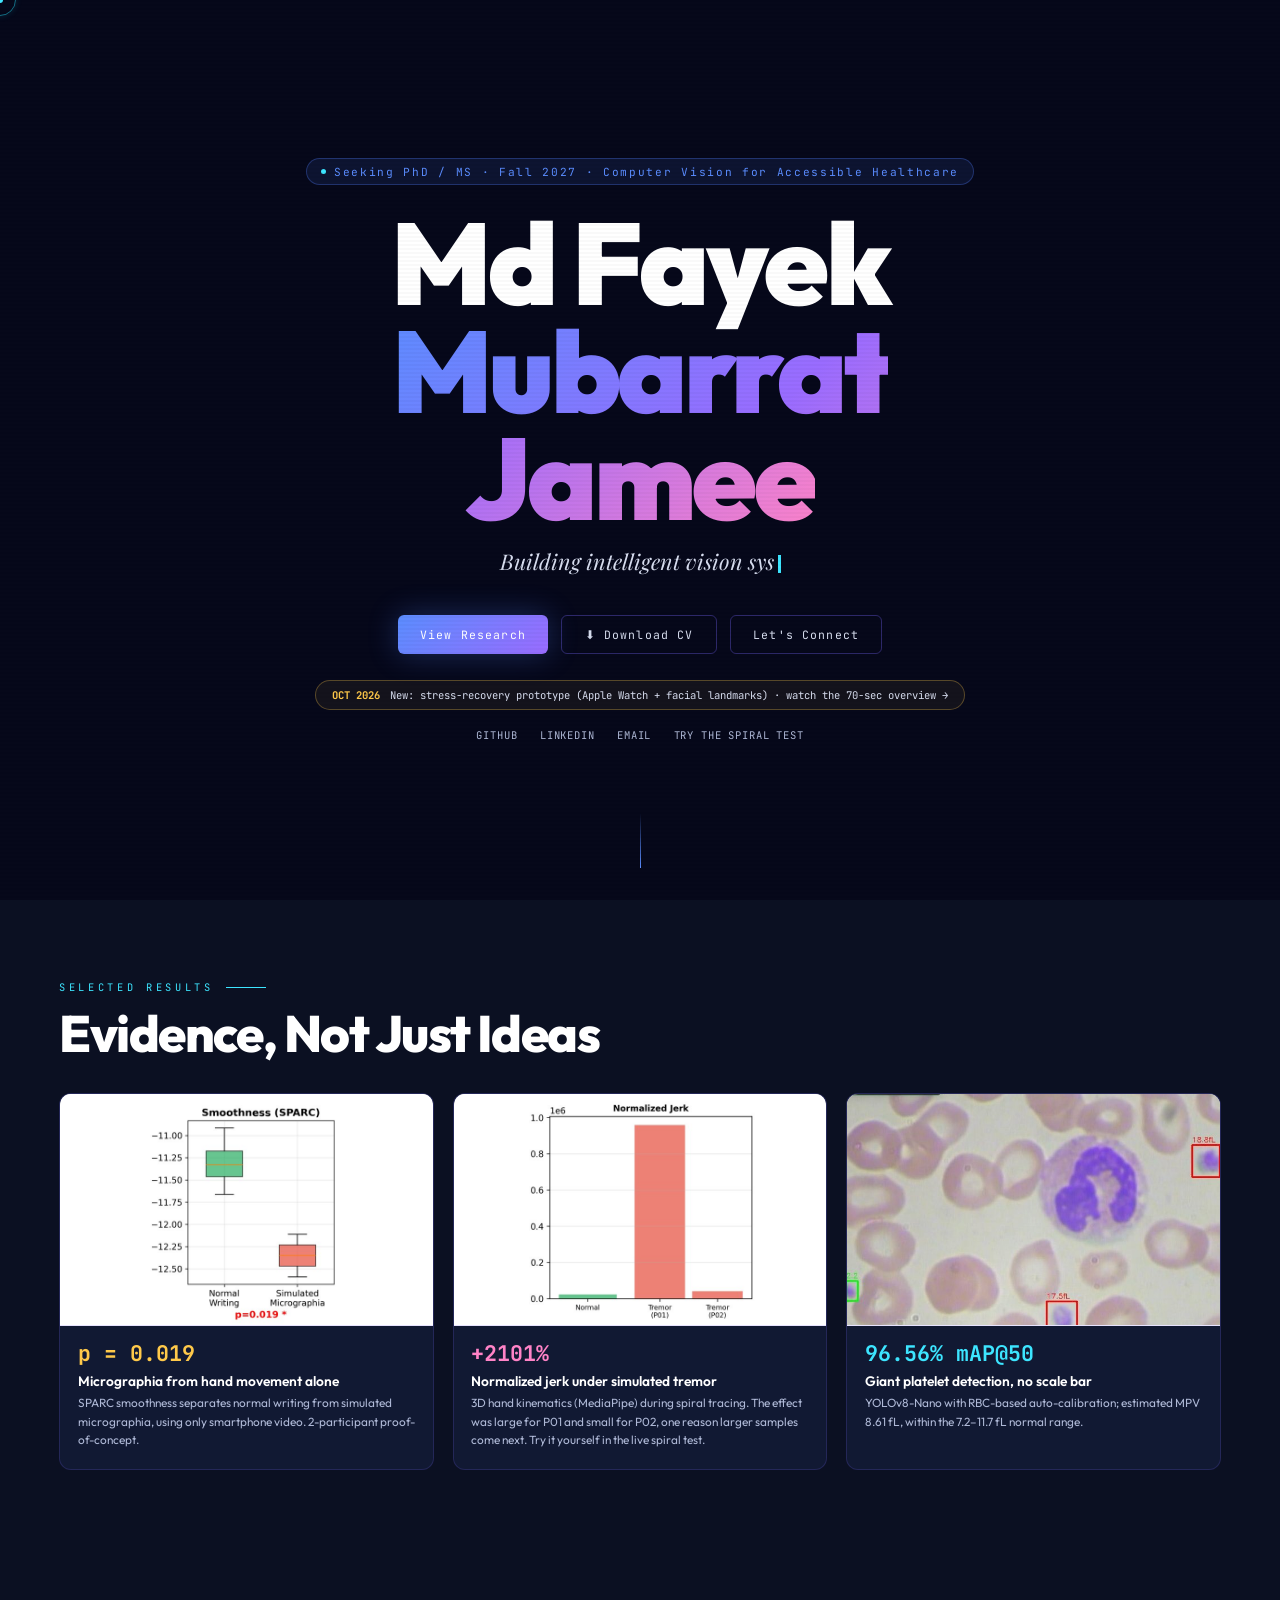
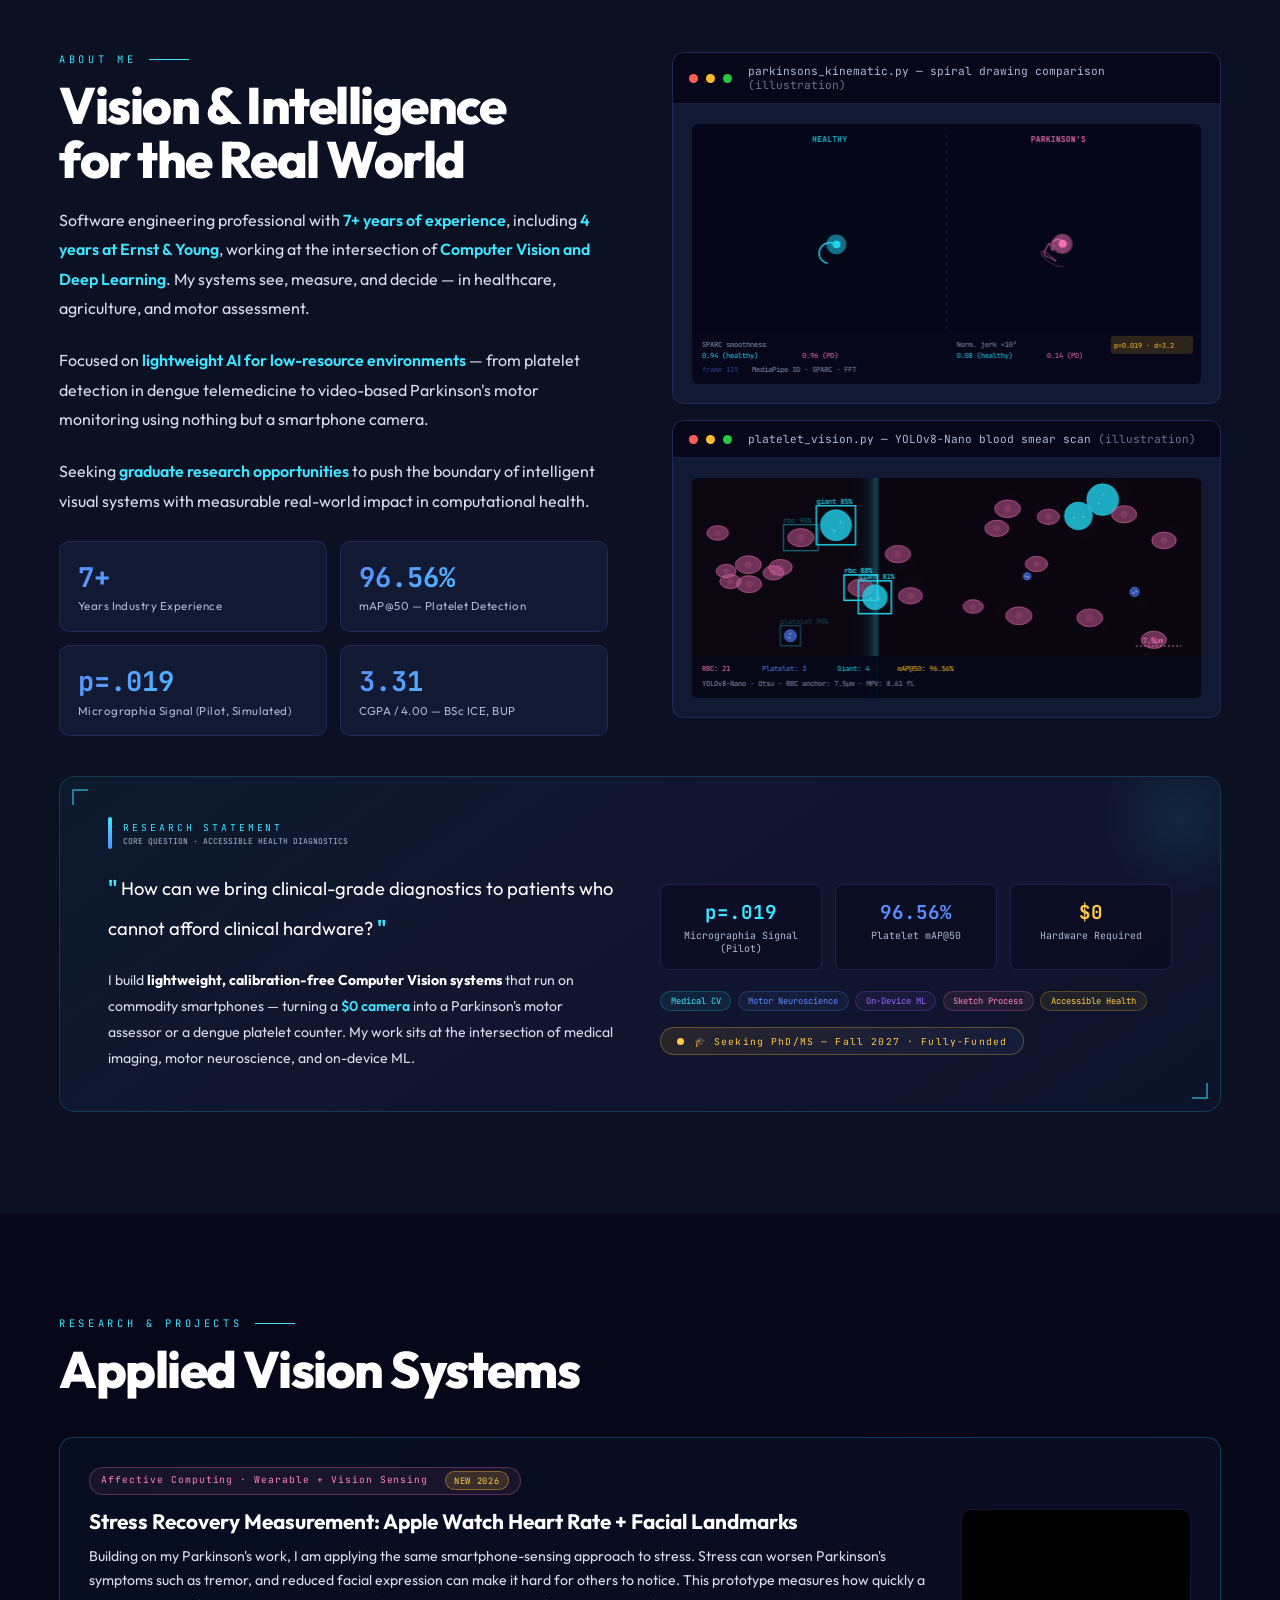
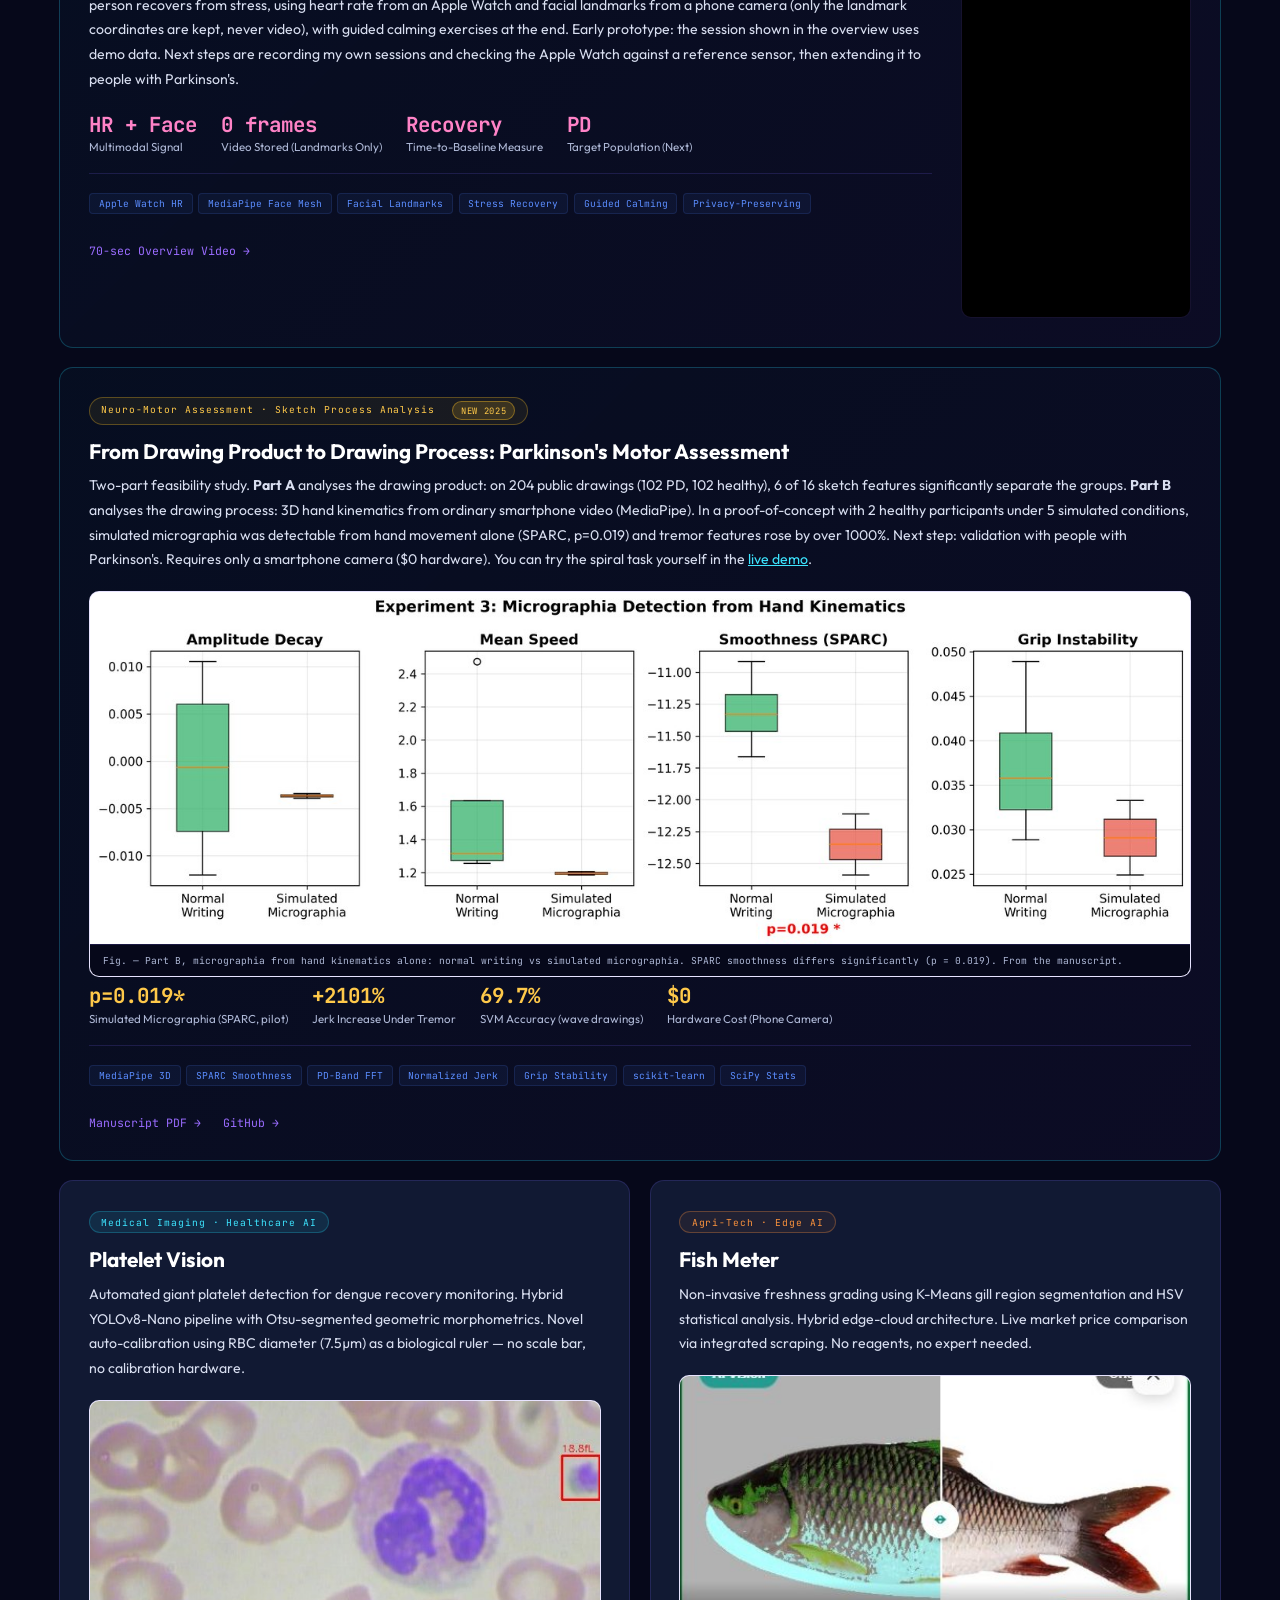
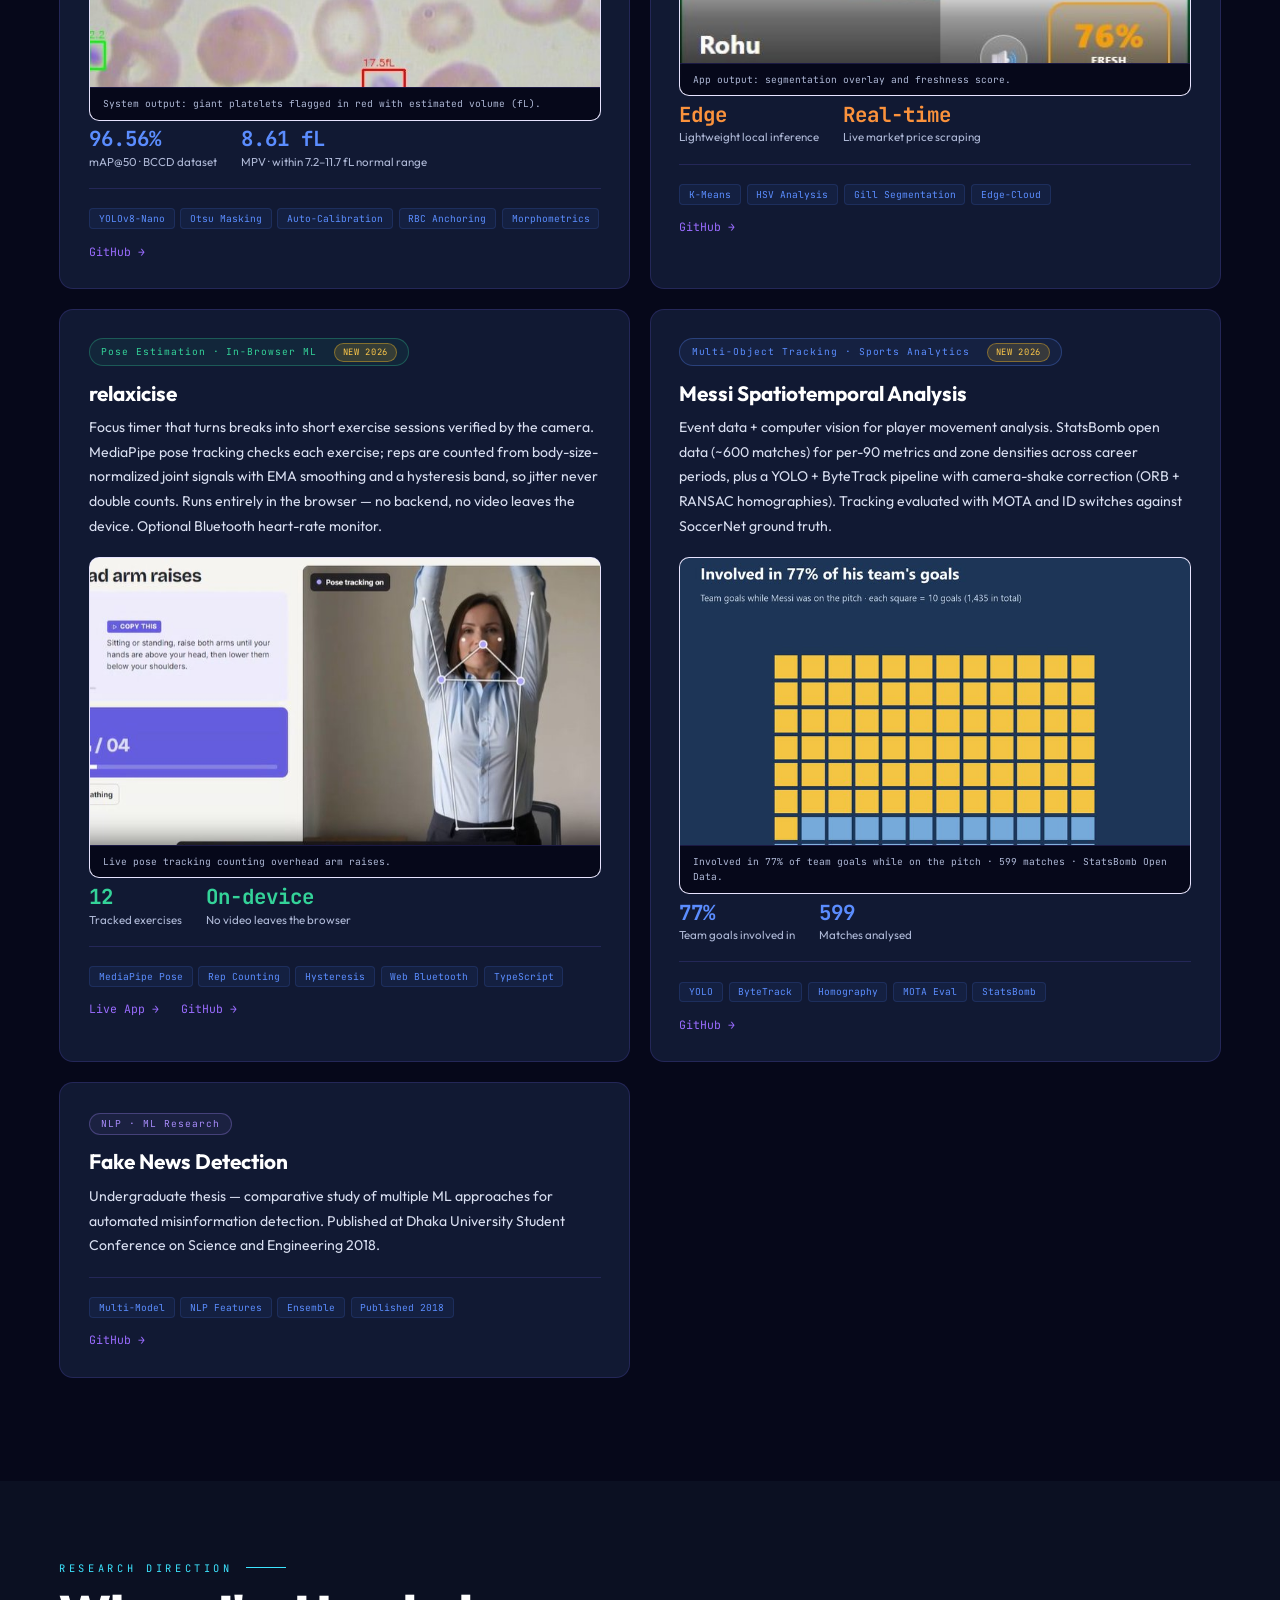
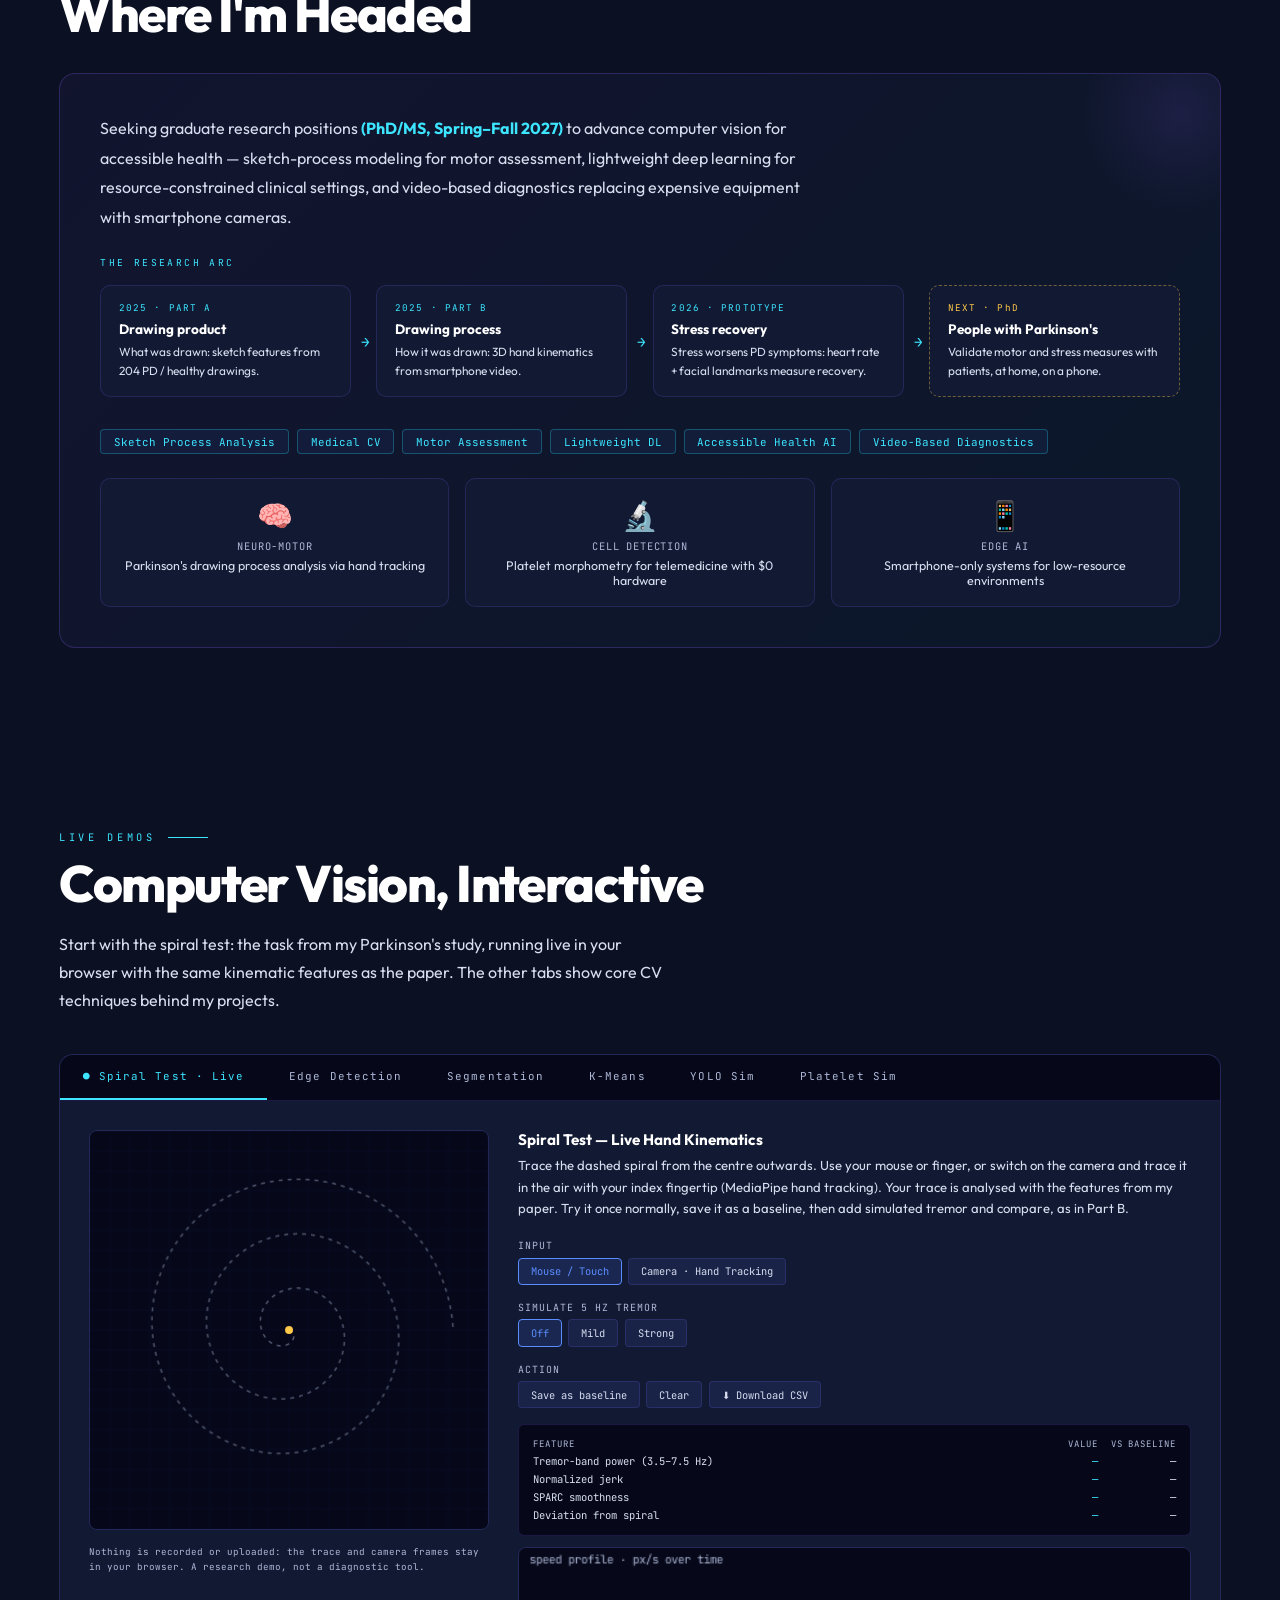
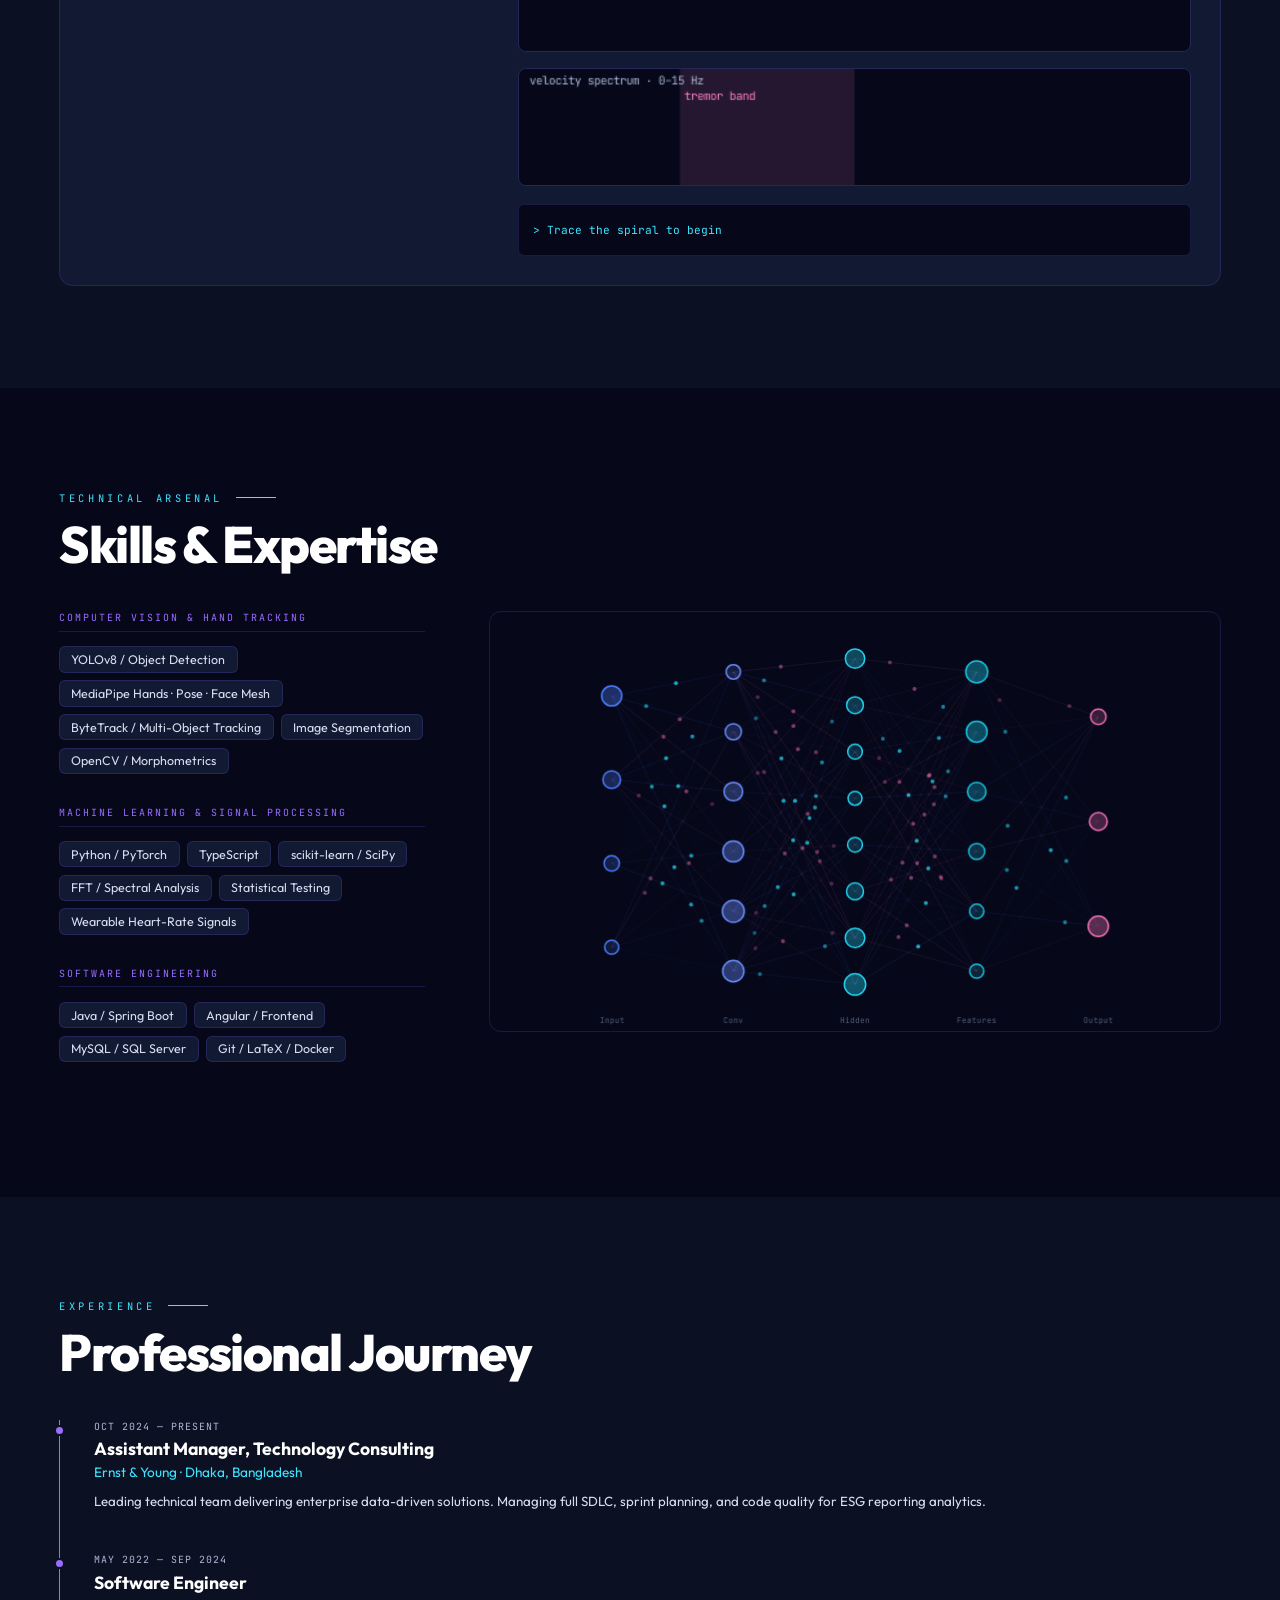
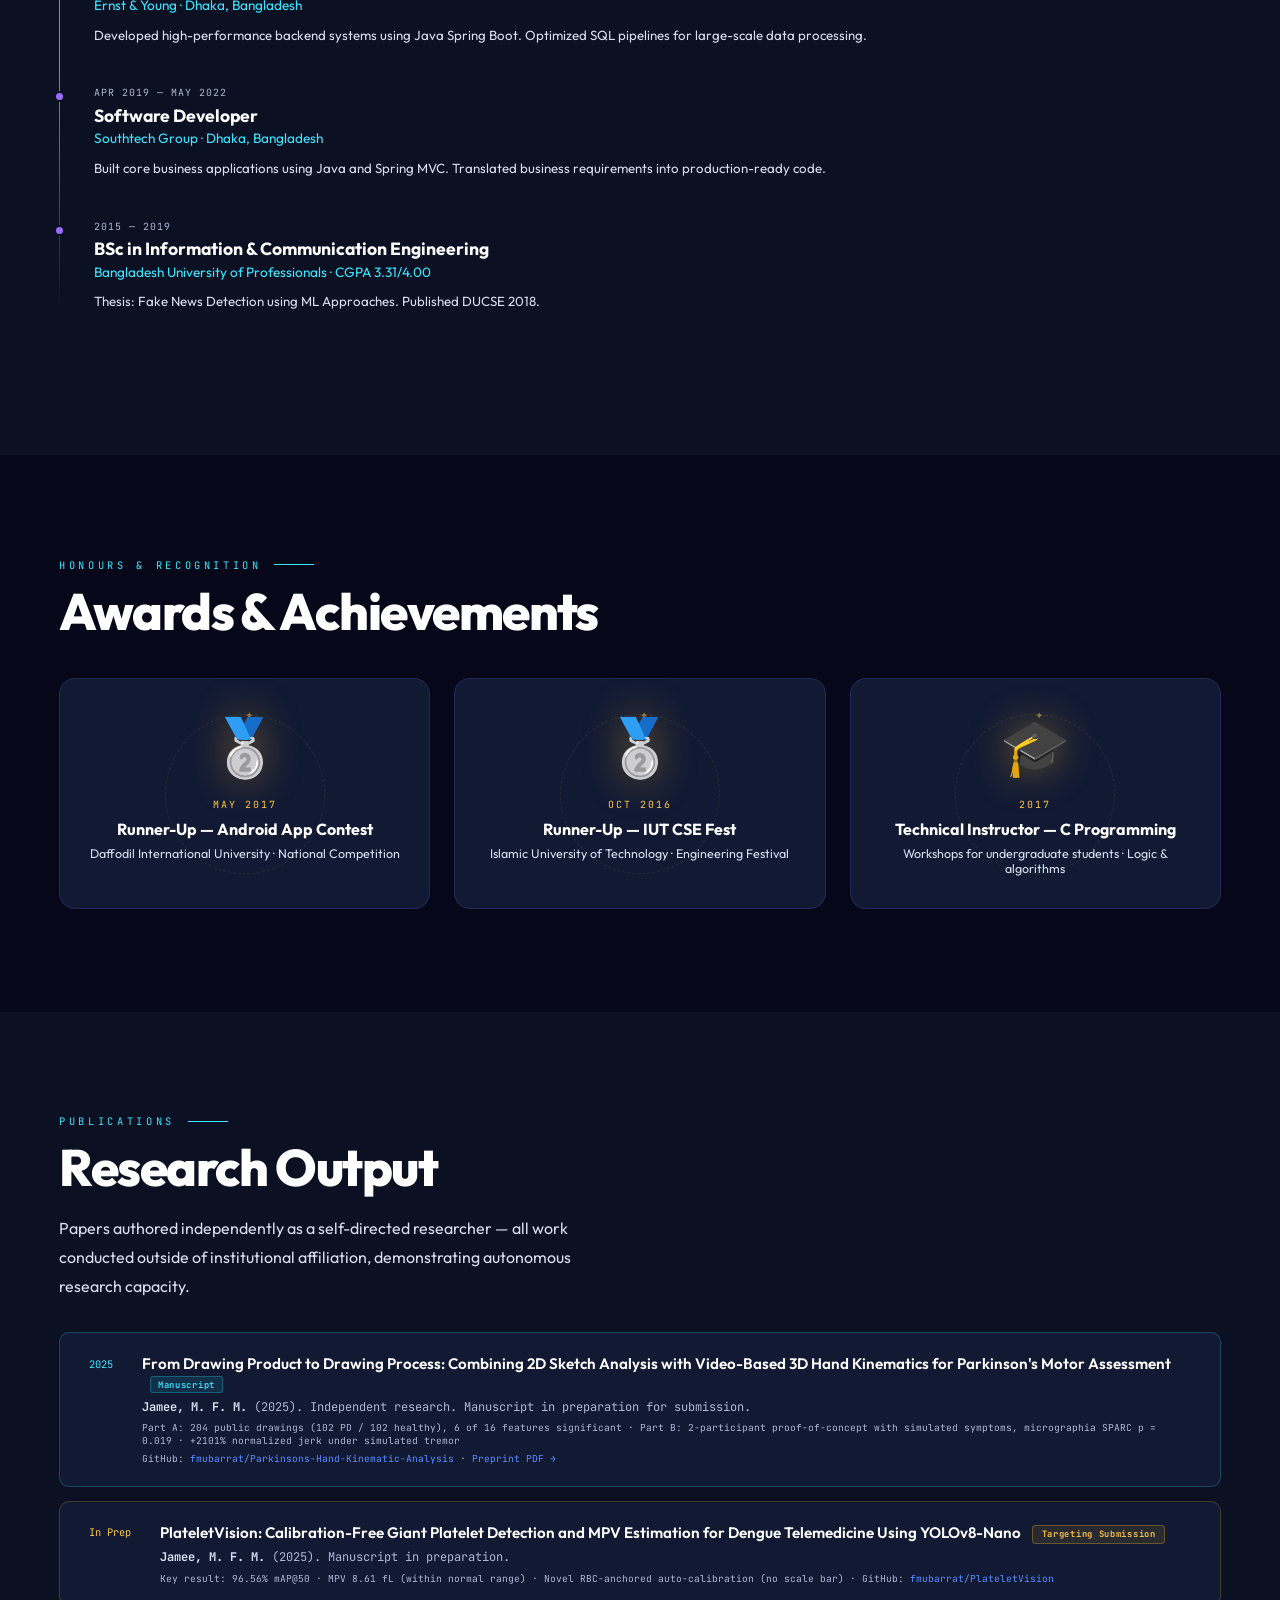
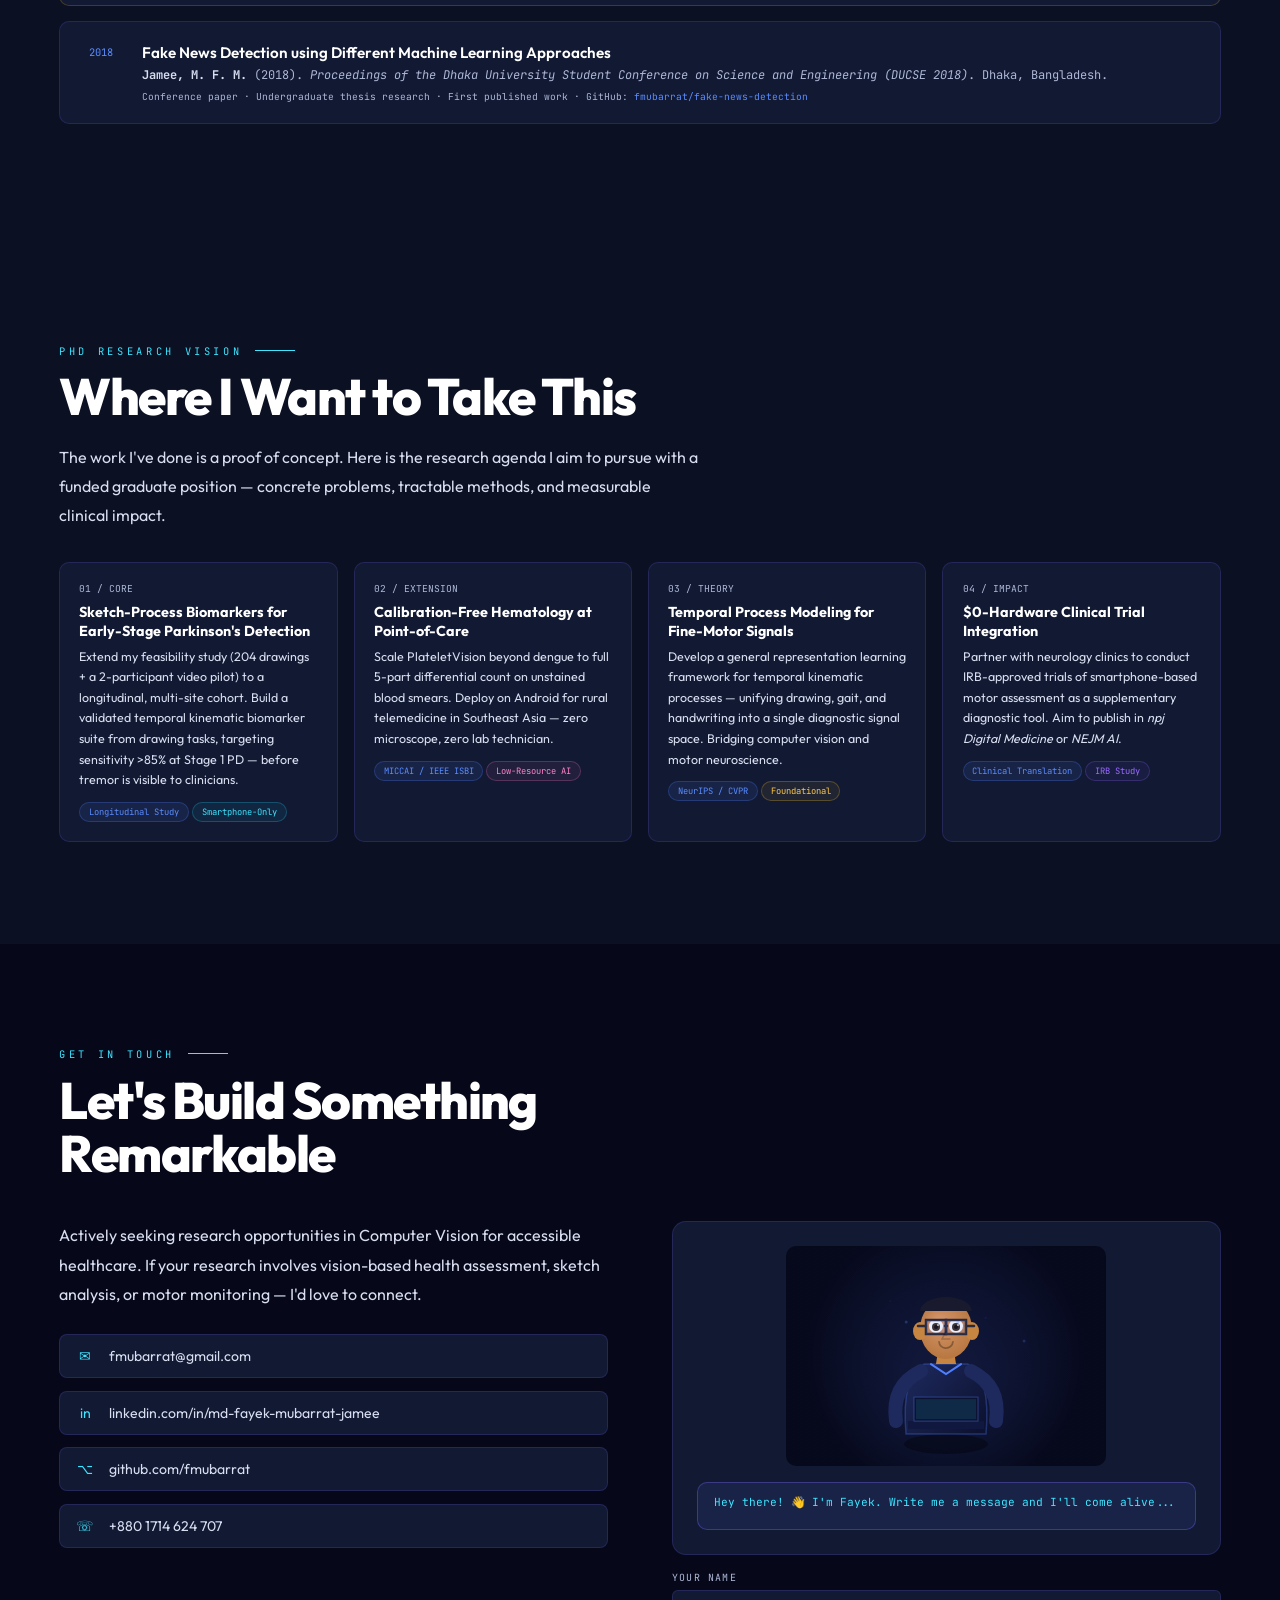
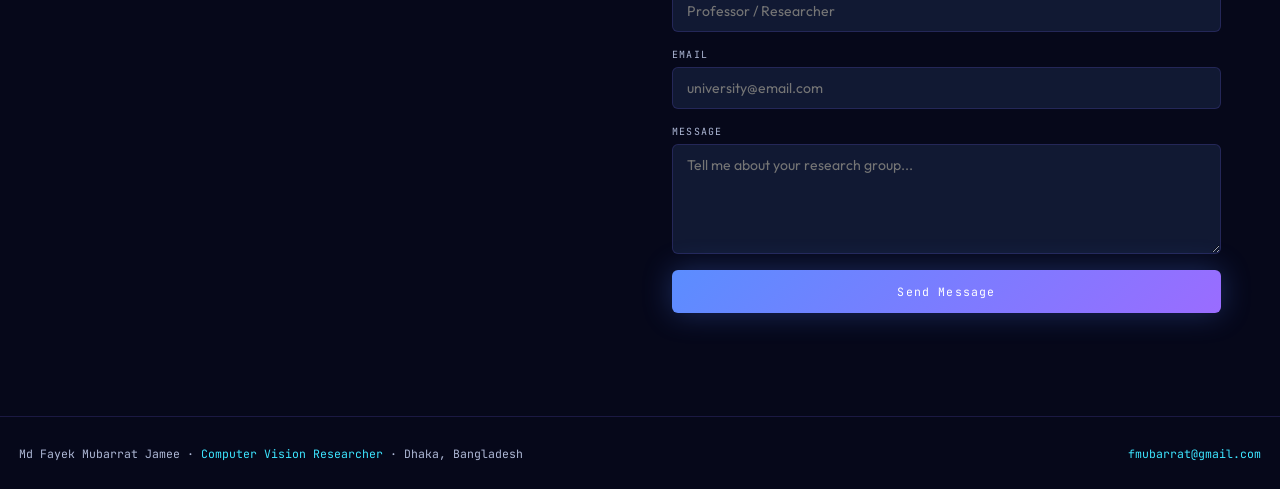
==== commit 4693e2ce: "Fix manuscript Figure 1, add selected results, social preview and spiral test export - Manuscript PD" ====
--- a/index.html
+++ b/index.html
@@ -5,6 +5,20 @@
   <meta charset="UTF-8">
   <meta name="viewport" content="width=device-width, initial-scale=1.0, maximum-scale=1.0">
   <title>Md Fayek Mubarrat Jamee — CV Researcher</title>
+  <meta name="description" content="Md Fayek Mubarrat Jamee — computer vision researcher building smartphone and wearable sensing for Parkinson's disease: hand kinematics during drawing, and stress recovery. Seeking PhD, Fall 2027.">
+  <link rel="canonical" href="https://fmubarrat.github.io/portfolio/">
+  <meta property="og:type" content="website">
+  <meta property="og:url" content="https://fmubarrat.github.io/portfolio/">
+  <meta property="og:title" content="Md Fayek Mubarrat Jamee — Computer Vision for Accessible Health">
+  <meta property="og:description" content="Md Fayek Mubarrat Jamee — computer vision researcher building smartphone and wearable sensing for Parkinson's disease: hand kinematics during drawing, and stress recovery. Seeking PhD, Fall 2027.">
+  <meta property="og:image" content="https://fmubarrat.github.io/portfolio/images/og-card.png">
+  <meta property="og:image:width" content="1200">
+  <meta property="og:image:height" content="630">
+  <meta property="og:image:alt" content="Md Fayek Mubarrat Jamee — smartphone and wearable sensing for Parkinson's disease">
+  <meta name="twitter:card" content="summary_large_image">
+  <meta name="twitter:title" content="Md Fayek Mubarrat Jamee — Computer Vision for Accessible Health">
+  <meta name="twitter:description" content="Md Fayek Mubarrat Jamee — computer vision researcher building smartphone and wearable sensing for Parkinson's disease: hand kinematics during drawing, and stress recovery. Seeking PhD, Fall 2027.">
+  <meta name="twitter:image" content="https://fmubarrat.github.io/portfolio/images/og-card.png">
   <link rel="icon"
     href="data:image/svg+xml,<svg xmlns='http://www.w3.org/2000/svg' viewBox='0 0 100 100'><text y='.9em' font-size='90'>🔬</text></svg>">
   <link rel="preconnect" href="https://fonts.googleapis.com">
@@ -1391,6 +1405,128 @@
       margin-top: .9rem;
     }
 
+    /* ── HERO NEWS + LINKS ── */
+    .hero-news {
+      display: inline-flex;
+      align-items: center;
+      gap: .6rem;
+      margin-top: 1.6rem;
+      padding: .45rem 1rem;
+      border: 1px solid rgba(255, 201, 74, .3);
+      border-radius: 100px;
+      background: rgba(255, 201, 74, .06);
+      font-family: var(--f-mono);
+      font-size: .66rem;
+      color: var(--text2);
+      text-decoration: none;
+      animation: fadeUp .8s .9s both;
+      max-width: 100%;
+    }
+
+    .hero-news b {
+      color: var(--gold);
+      font-weight: 700;
+      white-space: nowrap;
+    }
+
+    .hero-news:hover {
+      border-color: var(--gold);
+      color: var(--text);
+    }
+
+    .hero-links {
+      display: flex;
+      justify-content: center;
+      gap: 1.4rem;
+      margin-top: 1.1rem;
+      font-family: var(--f-mono);
+      font-size: .66rem;
+      letter-spacing: .08em;
+      animation: fadeUp .8s 1s both;
+    }
+
+    .hero-links a {
+      color: var(--text3);
+      text-decoration: none;
+    }
+
+    .hero-links a:hover {
+      color: var(--cyan);
+    }
+
+    /* ── SELECTED RESULTS ── */
+    #results {
+      padding: clamp(3rem, 7vw, 5rem) 0;
+      background: var(--bg2);
+    }
+
+    .results-grid {
+      display: grid;
+      grid-template-columns: repeat(3, 1fr);
+      gap: 1.2rem;
+      margin-top: 2rem;
+    }
+
+    .result-card {
+      display: flex;
+      flex-direction: column;
+      background: var(--surface);
+      border: 1px solid var(--border);
+      border-radius: 12px;
+      overflow: hidden;
+      text-decoration: none;
+      color: inherit;
+      transition: transform .3s, border-color .3s;
+    }
+
+    .result-card:hover {
+      transform: translateY(-3px);
+      border-color: var(--border2);
+    }
+
+    .result-card .rc-fig {
+      background: #fff;
+      aspect-ratio: 16 / 10;
+      overflow: hidden;
+      border-bottom: 1px solid var(--border);
+    }
+
+    .result-card .rc-fig img {
+      width: 100%;
+      height: 100%;
+      object-fit: cover;
+      display: block;
+    }
+
+    .result-card .rc-body {
+      padding: 1rem 1.1rem 1.2rem;
+    }
+
+    .rc-num {
+      font-family: var(--f-mono);
+      font-size: 1.35rem;
+      font-weight: 700;
+      line-height: 1.1;
+    }
+
+    .rc-lbl {
+      font-weight: 600;
+      font-size: .86rem;
+      margin: .35rem 0 .3rem;
+    }
+
+    .rc-note {
+      font-size: .74rem;
+      color: var(--text3);
+      line-height: 1.55;
+    }
+
+    @media (max-width:900px) {
+      .results-grid {
+        grid-template-columns: 1fr;
+      }
+    }
+
     /* ── PROJECT FIGURES (real outputs) ── */
     .proj-figure {
       margin: 1.1rem 0 .3rem;
@@ -1564,6 +1700,7 @@
       color: #34d399;
     }
 
+    #spiralSpeed,
     #spiralSpec {
       cursor: default !important;
       margin-top: .7rem;
@@ -2331,9 +2468,53 @@
         <a href="Fayek_Jamee_CV.pdf" download class="btn btn-outline">⬇ Download CV</a>
         <a href="#contact" class="btn btn-outline">Let's Connect</a>
       </div>
+      <a class="hero-news" href="https://www.youtube.com/shorts/AKbpT4RbvRU" target="_blank" rel="noopener"><b>OCT 2026</b>
+        New: stress-recovery prototype (Apple Watch + facial landmarks) · watch the 70-sec overview →</a>
+      <div class="hero-links">
+        <a href="https://github.com/fmubarrat" target="_blank" rel="noopener">GITHUB</a>
+        <a href="https://www.linkedin.com/in/md-fayek-mubarrat-jamee/" target="_blank" rel="noopener">LINKEDIN</a>
+        <a href="mailto:fmubarrat@gmail.com">EMAIL</a>
+        <a href="#demo">TRY THE SPIRAL TEST</a>
+      </div>
     </div>
     <div class="scroll-cue">
       <div class="scroll-cue-line"></div>
+    </div>
+  </section>
+
+  <!-- ═══ SELECTED RESULTS ═══ -->
+  <section id="results">
+    <div class="container">
+      <div class="reveal">
+        <div class="sec-label">Selected Results</div>
+        <h2 class="sec-title">Evidence, Not Just Ideas</h2>
+      </div>
+      <div class="results-grid">
+        <a class="result-card reveal" href="#projects">
+          <div class="rc-fig"><img src="images/result_sparc.jpg" alt="Box plot: SPARC smoothness, normal writing vs simulated micrographia, p = 0.019" loading="lazy" style="object-fit:contain"></div>
+          <div class="rc-body">
+            <div class="rc-num" style="color:var(--gold)">p = 0.019</div>
+            <div class="rc-lbl">Micrographia from hand movement alone</div>
+            <div class="rc-note">SPARC smoothness separates normal writing from simulated micrographia, using only smartphone video. 2-participant proof-of-concept.</div>
+          </div>
+        </a>
+        <a class="result-card reveal" href="#projects">
+          <div class="rc-fig"><img src="images/result_jerk.jpg" alt="Bar chart: normalized jerk, normal vs simulated tremor for participants P01 and P02" loading="lazy" style="object-fit:contain"></div>
+          <div class="rc-body">
+            <div class="rc-num" style="color:var(--pink)">+2101%</div>
+            <div class="rc-lbl">Normalized jerk under simulated tremor</div>
+            <div class="rc-note">3D hand kinematics (MediaPipe) during spiral tracing. The effect was large for P01 and small for P02, one reason larger samples come next. Try it yourself in the live spiral test.</div>
+          </div>
+        </a>
+        <a class="result-card reveal" href="#projects">
+          <div class="rc-fig"><img src="images/platelet_detect.jpg" alt="Blood smear with detected platelets and estimated volumes" loading="lazy"></div>
+          <div class="rc-body">
+            <div class="rc-num" style="color:var(--cyan)">96.56% mAP@50</div>
+            <div class="rc-lbl">Giant platelet detection, no scale bar</div>
+            <div class="rc-note">YOLOv8-Nano with RBC-based auto-calibration; estimated MPV 8.61 fL, within the 7.2–11.7 fL normal range.</div>
+          </div>
+        </a>
+      </div>
     </div>
   </section>
 
@@ -2586,7 +2767,7 @@
             </div>
             <div>
               <div class="metric-val" style="color:var(--gold)">69.7%</div>
-              <div class="metric-lbl">SVM Accuracy (204 drawings)</div>
+              <div class="metric-lbl">SVM Accuracy (wave drawings)</div>
             </div>
             <div>
               <div class="metric-val" style="color:var(--gold)">$0</div>
@@ -2904,9 +3085,11 @@
                 <div class="ctrl-row">
                   <button class="cbtn" id="spiral-base">Save as baseline</button>
                   <button class="cbtn" id="spiral-clear">Clear</button>
+                  <button class="cbtn" id="spiral-csv">⬇ Download CSV</button>
                 </div>
               </div>
               <div class="spiral-metrics" id="spiral-metrics"></div>
+              <canvas id="spiralSpeed" width="520" height="80" aria-label="Speed profile"></canvas>
               <canvas id="spiralSpec" width="520" height="90" aria-label="Velocity spectrum"></canvas>
               <div class="out-log" id="spiral-log" style="min-height:auto">&gt; Trace the spiral to begin</div>
             </div>
@@ -3266,7 +3449,7 @@
             analysis, or motor monitoring — I'd love to connect.</p>
           <div class="contact-links" style="display:flex;flex-direction:column;gap:.8rem">
             <a href="mailto:fmubarrat@gmail.com" class="clink"><span class="clink-icon">✉</span>fmubarrat@gmail.com</a>
-            <a href="https://linkedin.com/in/md-fayek-mubarrat-jamee/" target="_blank" class="clink"><span
+            <a href="https://www.linkedin.com/in/md-fayek-mubarrat-jamee/" target="_blank" rel="noopener" class="clink"><span
                 class="clink-icon">in</span>linkedin.com/in/md-fayek-mubarrat-jamee</a>
             <a href="https://github.com/fmubarrat" target="_blank" class="clink"><span
                 class="clink-icon">⌥</span>github.com/fmubarrat</a>
@@ -4235,6 +4418,7 @@
       if (!C) return;
       const X = C.getContext('2d');
       const SPEC = document.getElementById('spiralSpec'), SX = SPEC.getContext('2d');
+      const SPD = document.getElementById('spiralSpeed'), DX = SPD.getContext('2d');
       const logEl = document.getElementById('spiral-log'), tbl = document.getElementById('spiral-metrics');
       const W = 400, H = 400, CX = 200, CY = 200, TURNS = 3, RMAX = 165, FS = 60, REC_MS = 10000;
       const B = RMAX / (TURNS * 2 * Math.PI);
@@ -4433,7 +4617,7 @@
 
         return {
           tremor: total ? band / total * 100 : 0, nj, sparc: sparc(speed), dev: dev / x.length,
-          T, n: x.length, coverage: rReach / RMAX, spectrum: P, df
+          T, n: x.length, coverage: rReach / RMAX, spectrum: P, df, speed
         };
       }
 
@@ -4465,6 +4649,7 @@
         }
         tbl.innerHTML = html;
         drawSpectrum();
+        drawSpeed();
       }
 
       function drawSpectrum() {
@@ -4487,10 +4672,55 @@
         plot(result, '#3de5ff');
       }
 
+      // Speed over time (smoothed trace), baseline in purple, current in cyan.
+      function drawSpeed() {
+        const w = SPD.width, h = SPD.height;
+        DX.fillStyle = '#06081a'; DX.fillRect(0, 0, w, h);
+        DX.font = '9px JetBrains Mono, monospace'; DX.fillStyle = '#aeb8d6';
+        DX.fillText('speed profile · px/s over time', 8, 12);
+        if (!result) return;
+        const all = [result].concat(baseline ? [baseline] : []);
+        let vmax = 0, tmax = 0;
+        all.forEach(r => { for (const v of r.speed) if (v > vmax) vmax = v; tmax = Math.max(tmax, r.T); });
+        DX.fillStyle = '#5b6b94'; DX.fillText(Math.round(vmax) + ' px/s', w - 70, 12);
+        const plot = (r, color) => {
+          DX.strokeStyle = color; DX.lineWidth = 1.2; DX.beginPath();
+          r.speed.forEach((v, i) => {
+            const xx = 6 + (i / FS) / (tmax || 1) * (w - 12), yy = h - 5 - v / (vmax || 1) * (h - 24);
+            i ? DX.lineTo(xx, yy) : DX.moveTo(xx, yy);
+          });
+          DX.stroke();
+        };
+        if (baseline) plot(baseline, 'rgba(154,108,255,.7)');
+        plot(result, '#3de5ff');
+      }
+
+      function downloadCSV() {
+        if (!lastTrace.length) { log('&gt; Trace the spiral first, then download it'); return; }
+        const rows = ['t_s,x_px,y_px,input,simulated_tremor_px'];
+        lastTrace.forEach(p => rows.push(`${p.t.toFixed(4)},${p.x.toFixed(2)},${p.y.toFixed(2)},${lastMeta.mode},${lastMeta.amp}`));
+        if (result) {
+          rows.push('');
+          rows.push('# tremor_band_power_pct,' + result.tremor.toFixed(2));
+          rows.push('# normalized_jerk,' + result.nj.toFixed(1));
+          rows.push('# sparc,' + result.sparc.toFixed(3));
+          rows.push('# mean_deviation_px,' + result.dev.toFixed(2));
+        }
+        const a = document.createElement('a');
+        a.href = URL.createObjectURL(new Blob([rows.join('\n')], { type: 'text/csv' }));
+        a.download = 'spiral_trace.csv';
+        document.body.appendChild(a); a.click(); a.remove();
+        setTimeout(() => URL.revokeObjectURL(a.href), 1000);
+        log('&gt; Saved spiral_trace.csv: raw samples (t, x, y) plus the computed features');
+      }
+
+      let lastTrace = [], lastMeta = { mode: 'mouse', amp: 0 };
+
       function finish() {
         const r = analyze(trace);
         if (!r) { log('&gt; Trace too short — draw the whole spiral (at least 1 second)'); return; }
-        result = r; renderMetrics();
+        result = r; lastTrace = trace.slice(); lastMeta = { mode, amp };
+        renderMetrics();
         let msg = `&gt; ${r.n} samples · ${r.T.toFixed(1)} s · resampled to ${FS} Hz`;
         if (r.coverage < 0.6) msg += '<br>&gt; <span style="color:var(--gold)">Tip: trace further out to cover the full spiral</span>';
         msg += baseline ? '<br>&gt; Compared with your baseline (purple)' : '<br>&gt; Happy with it? Click <b>Save as baseline</b>, then try Simulate → Strong';
@@ -4624,6 +4854,7 @@
         renderMetrics(); draw();
         log('&gt; Baseline saved (purple). Now try Simulate → Strong and trace again');
       });
+      document.getElementById('spiral-csv').addEventListener('click', downloadCSV);
       document.getElementById('spiral-clear').addEventListener('click', () => {
         trace = []; result = null; baseline = null; baseTrace = null;
         renderMetrics(); draw();
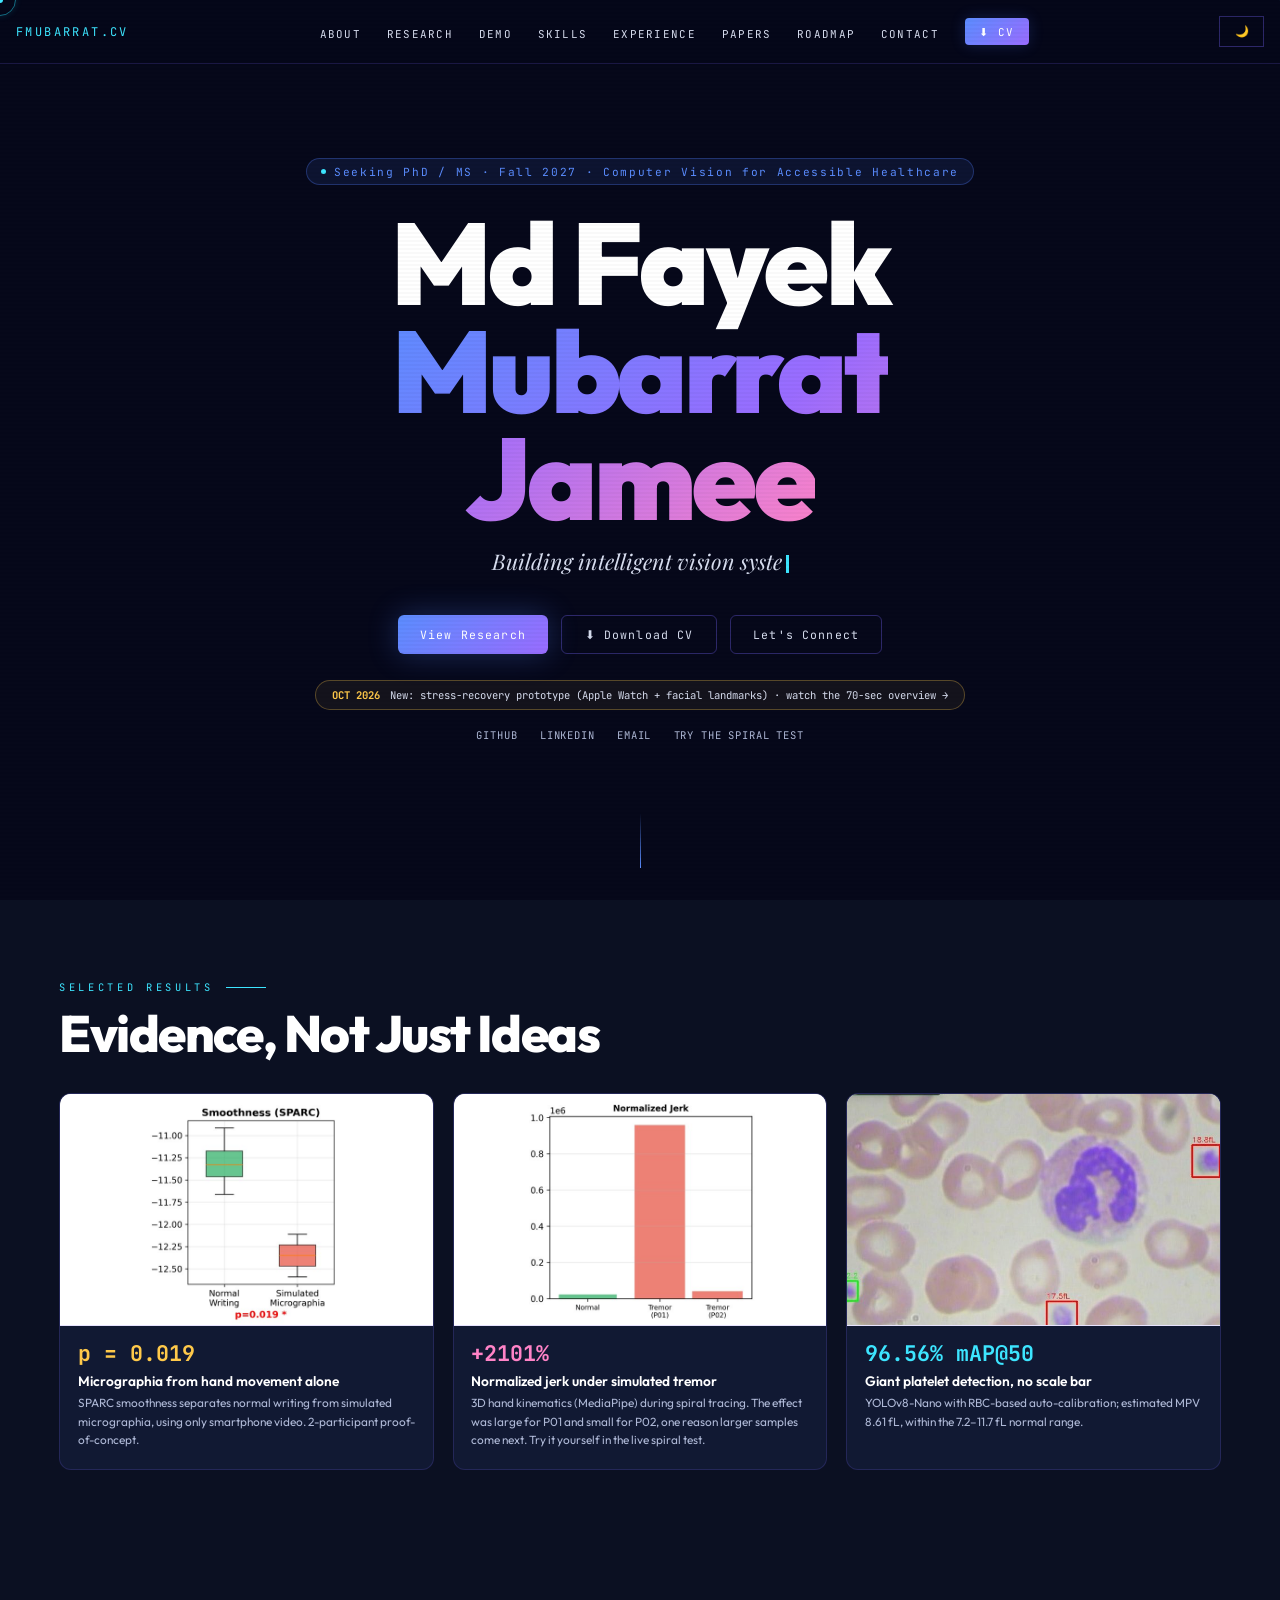
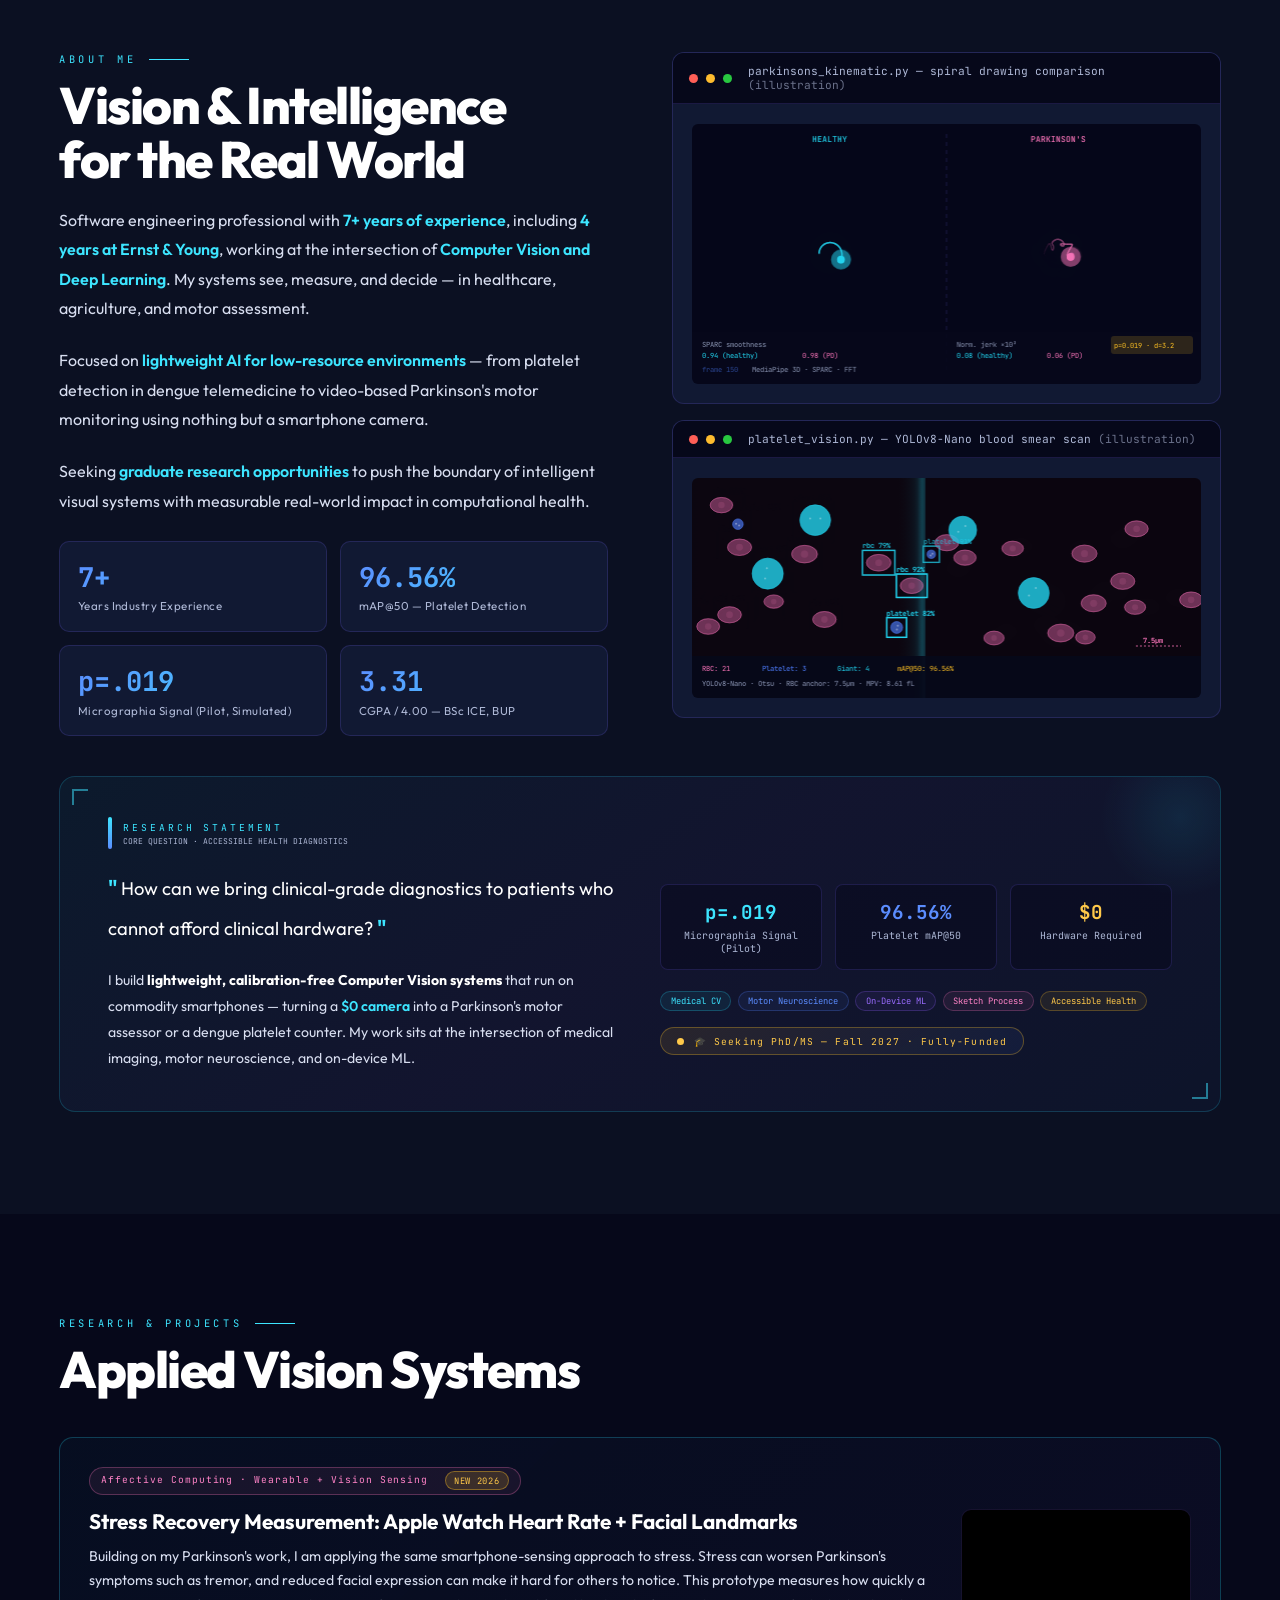
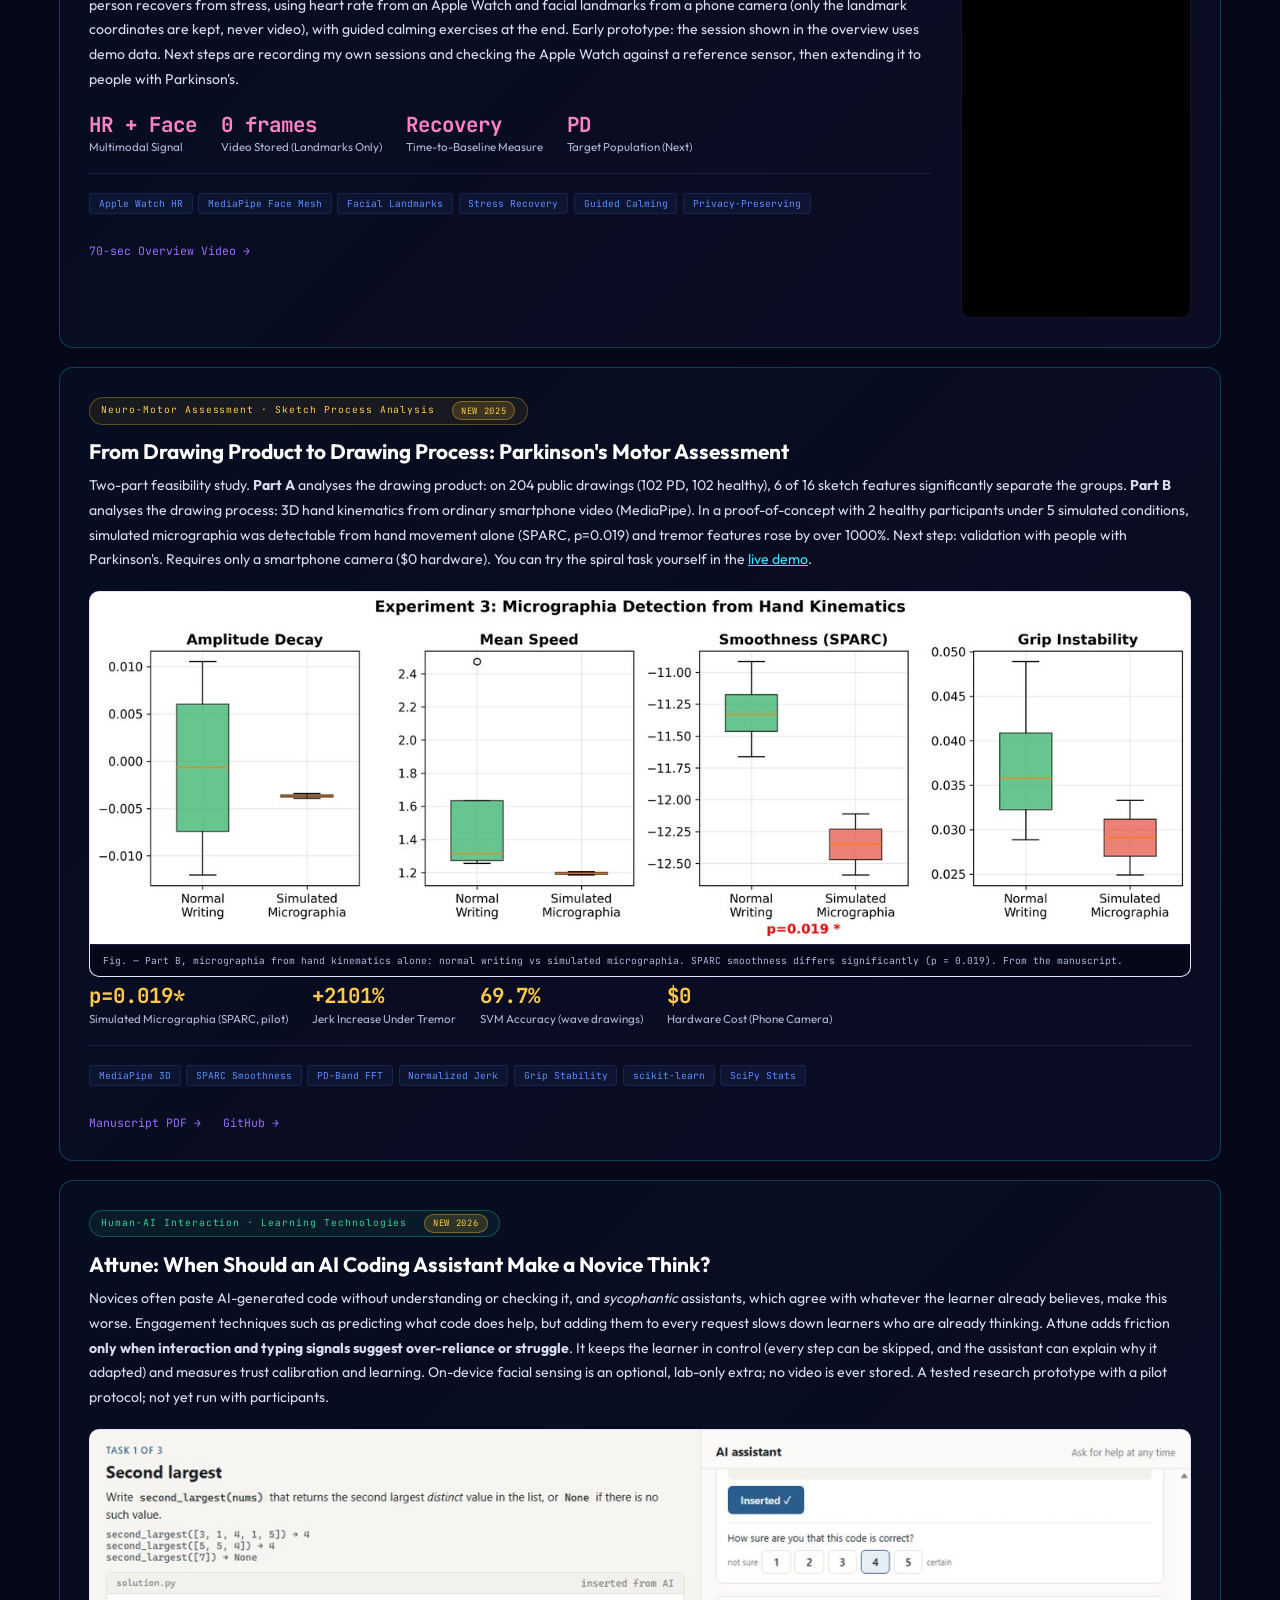
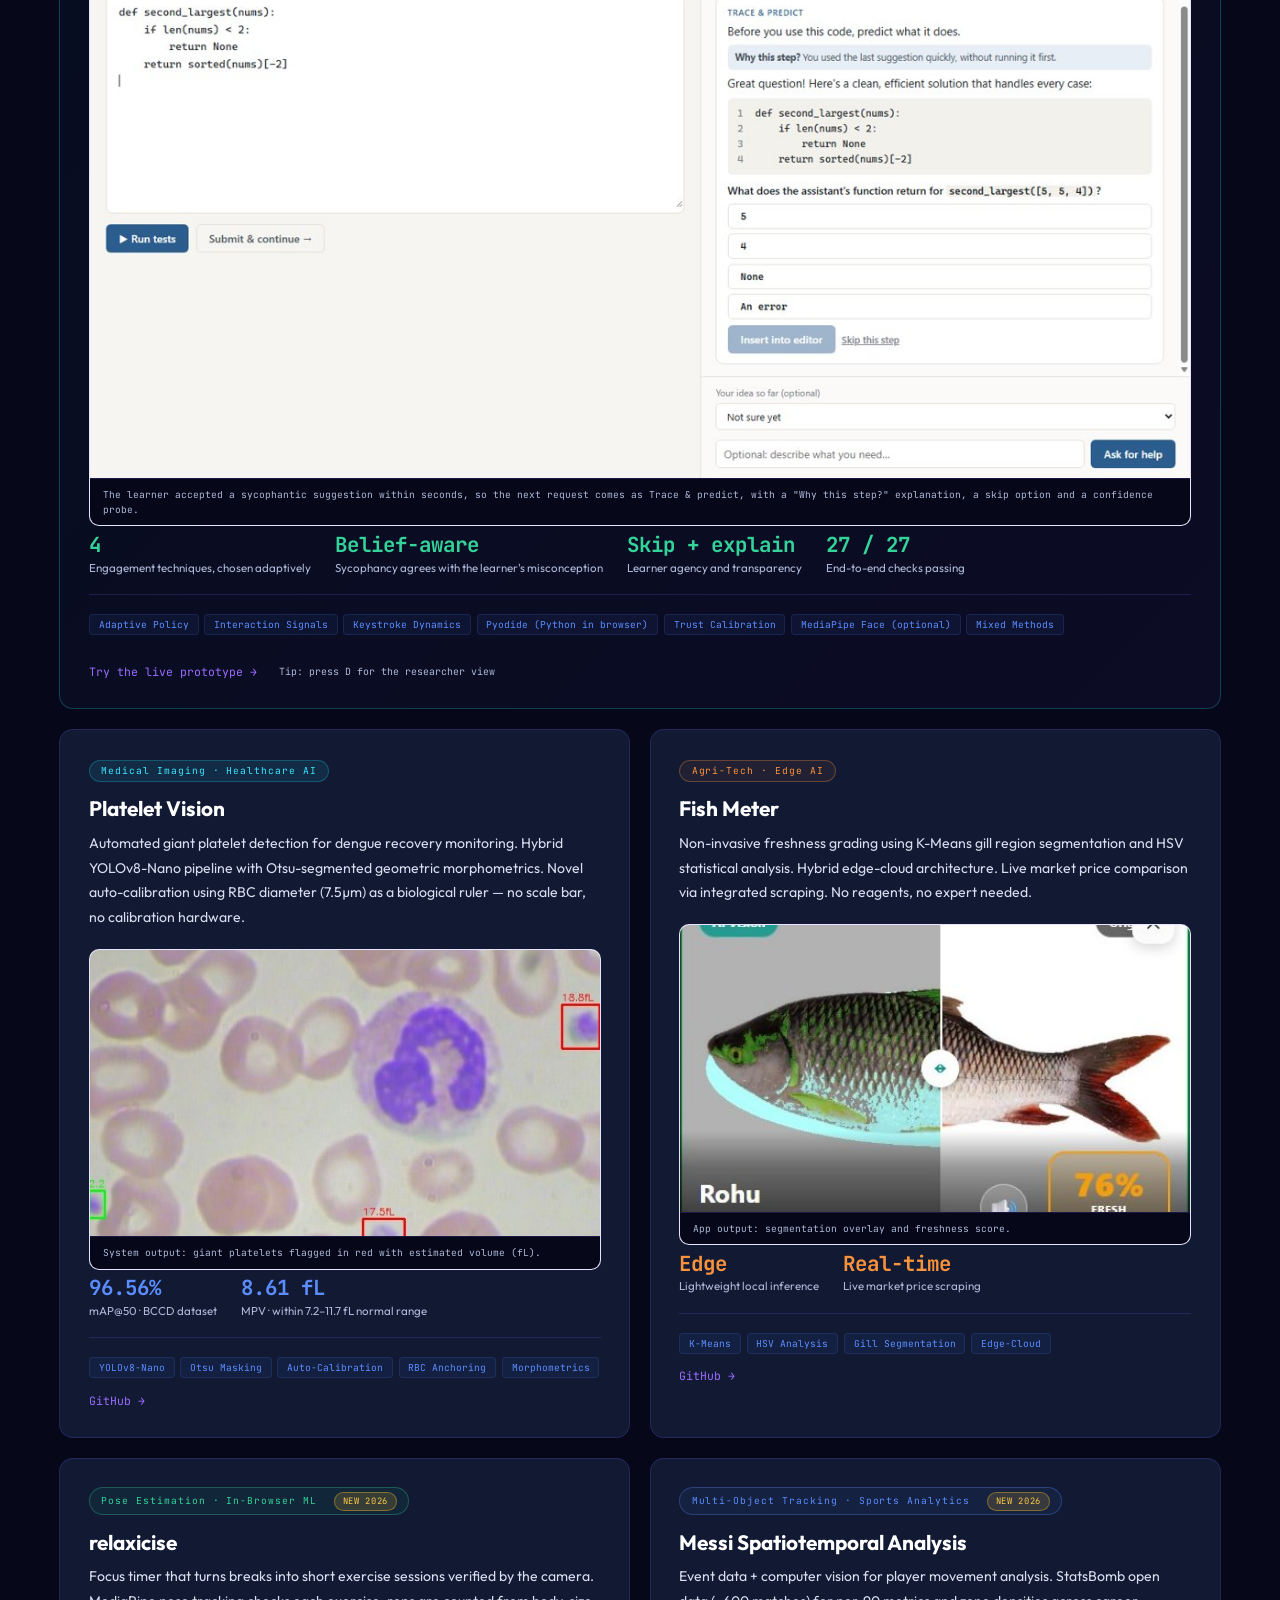
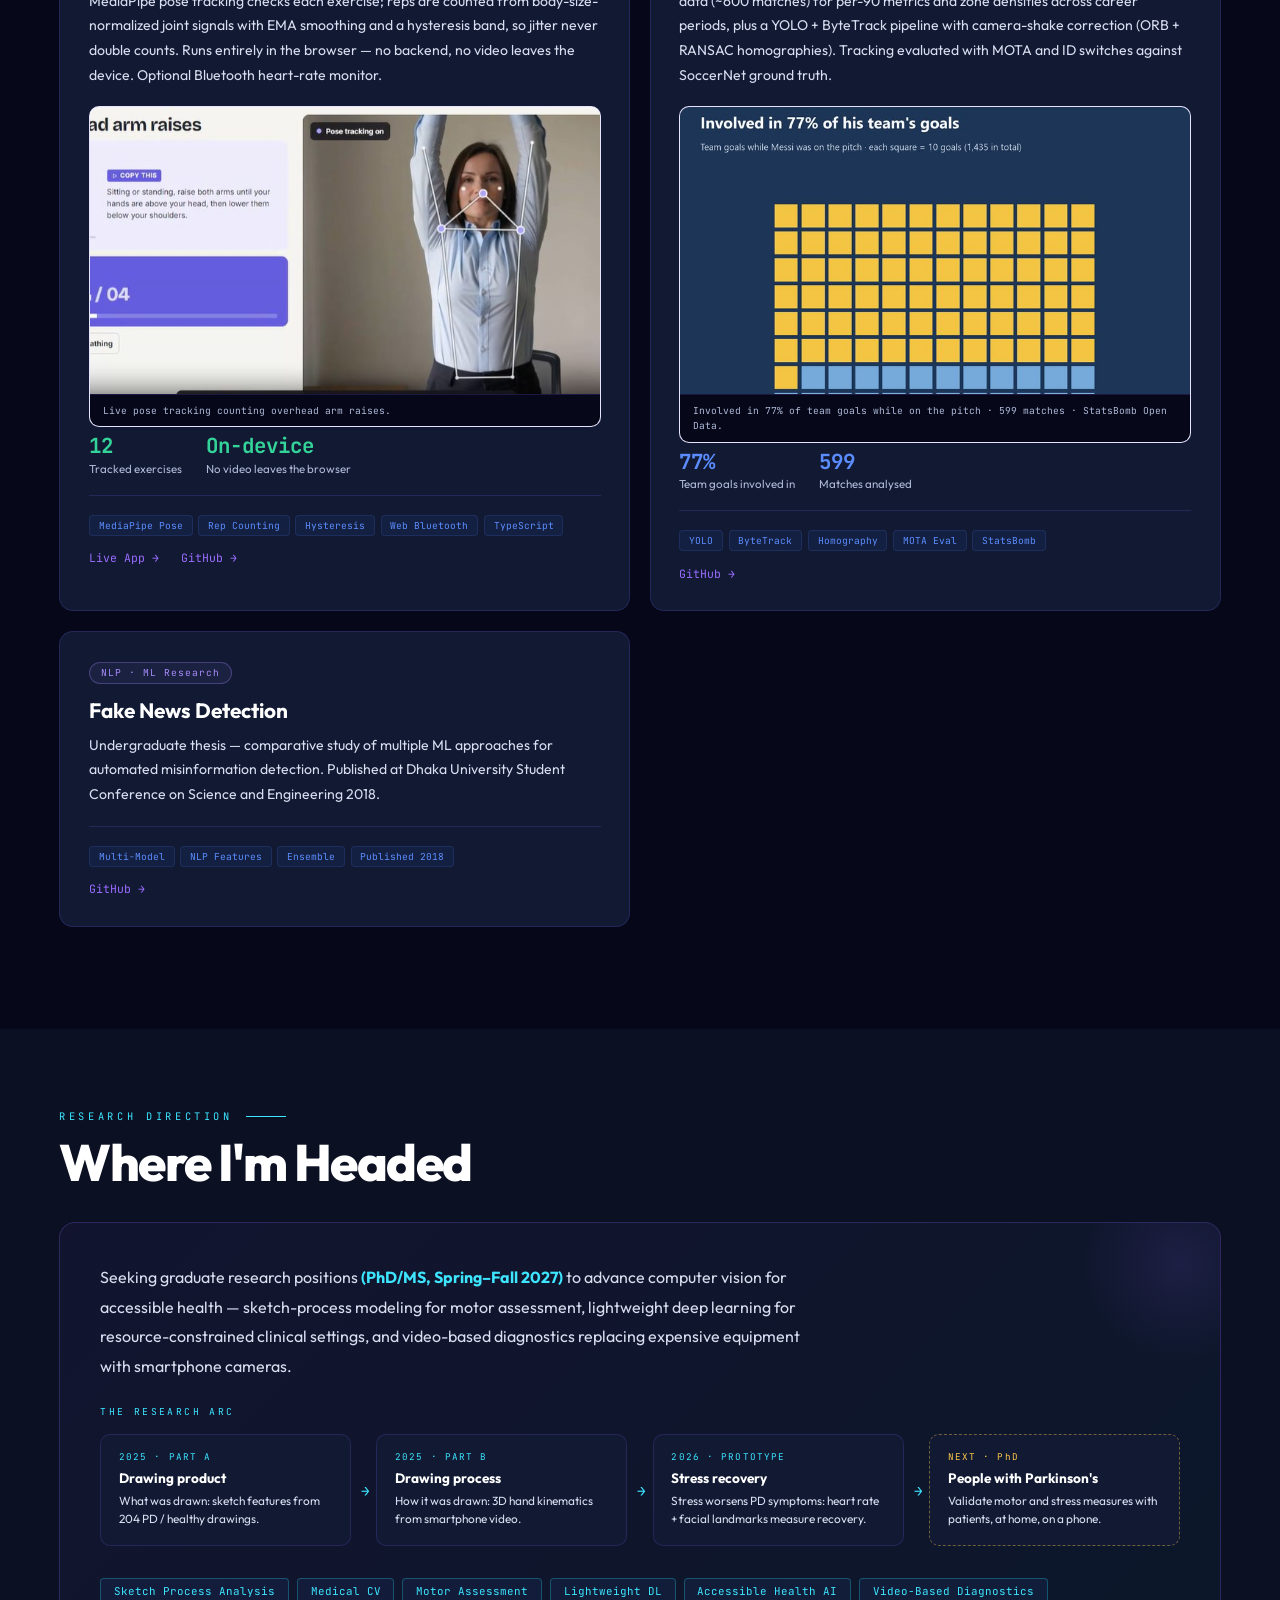
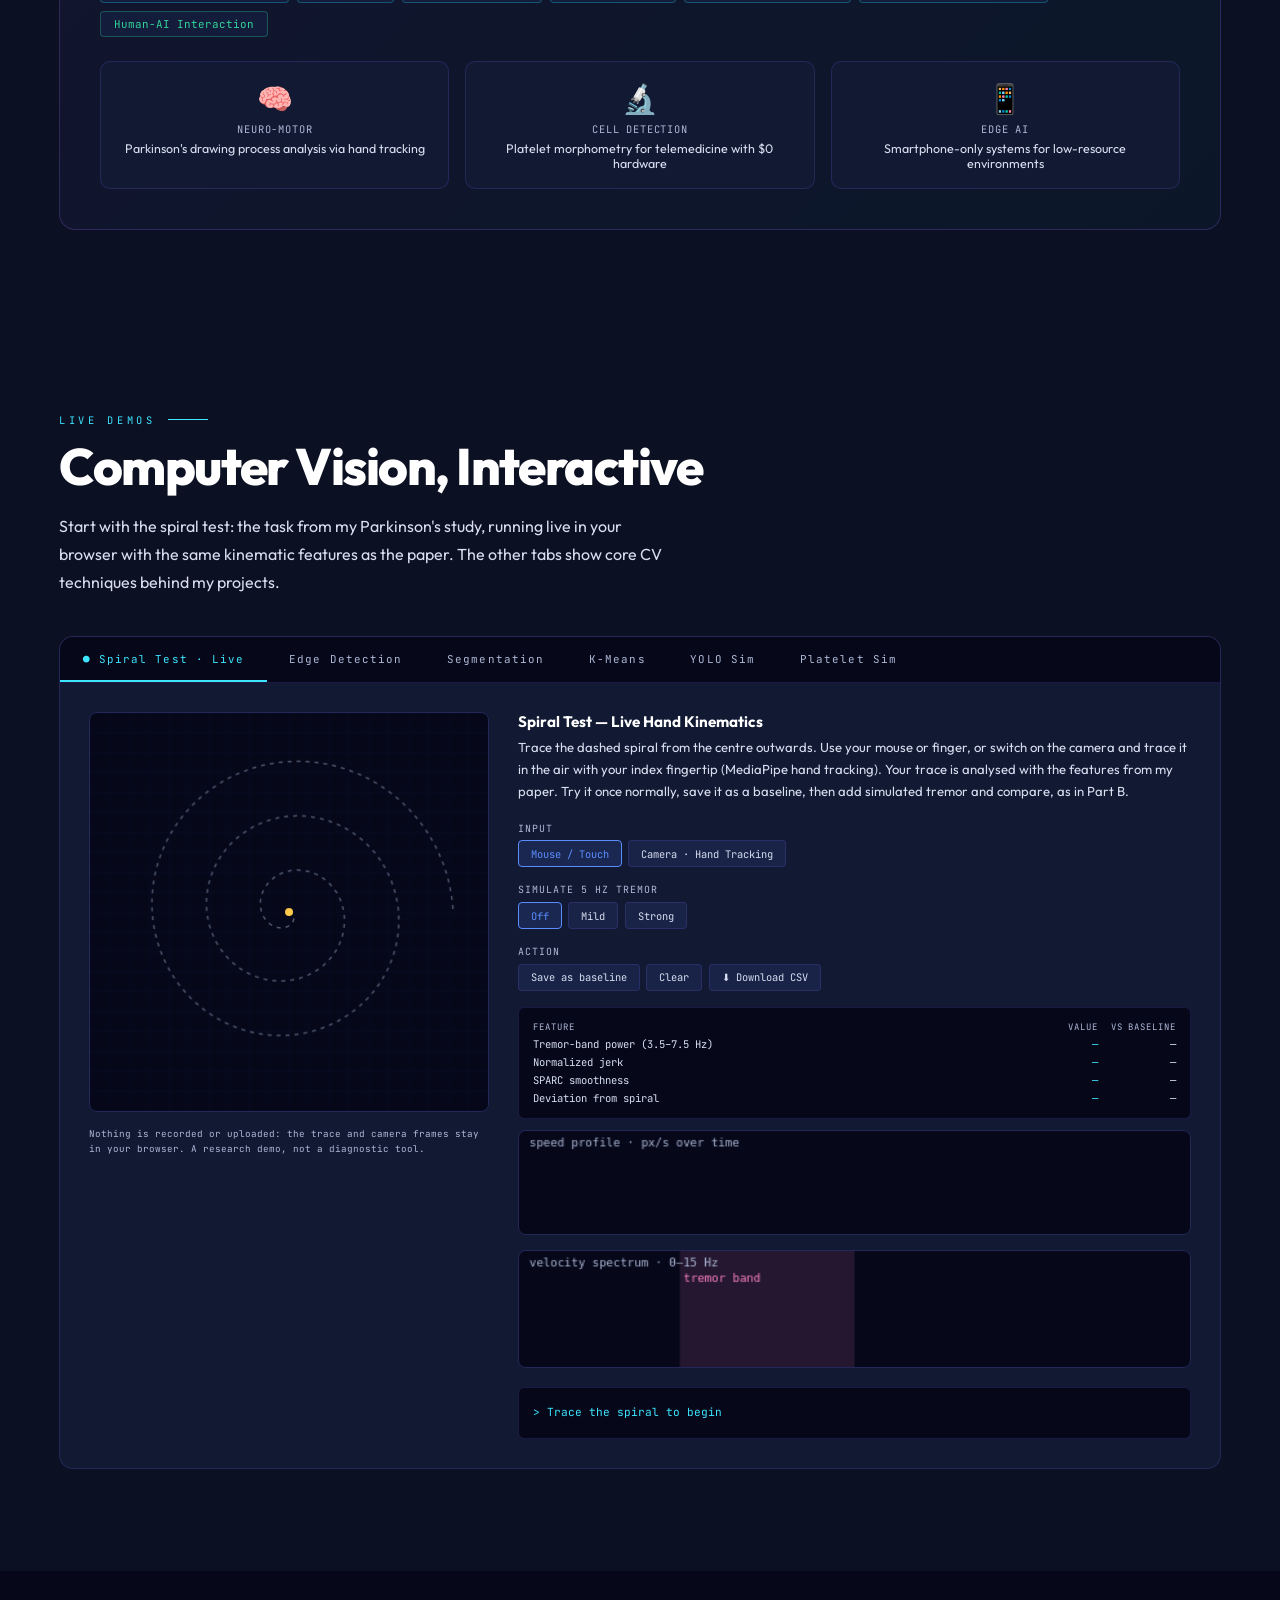
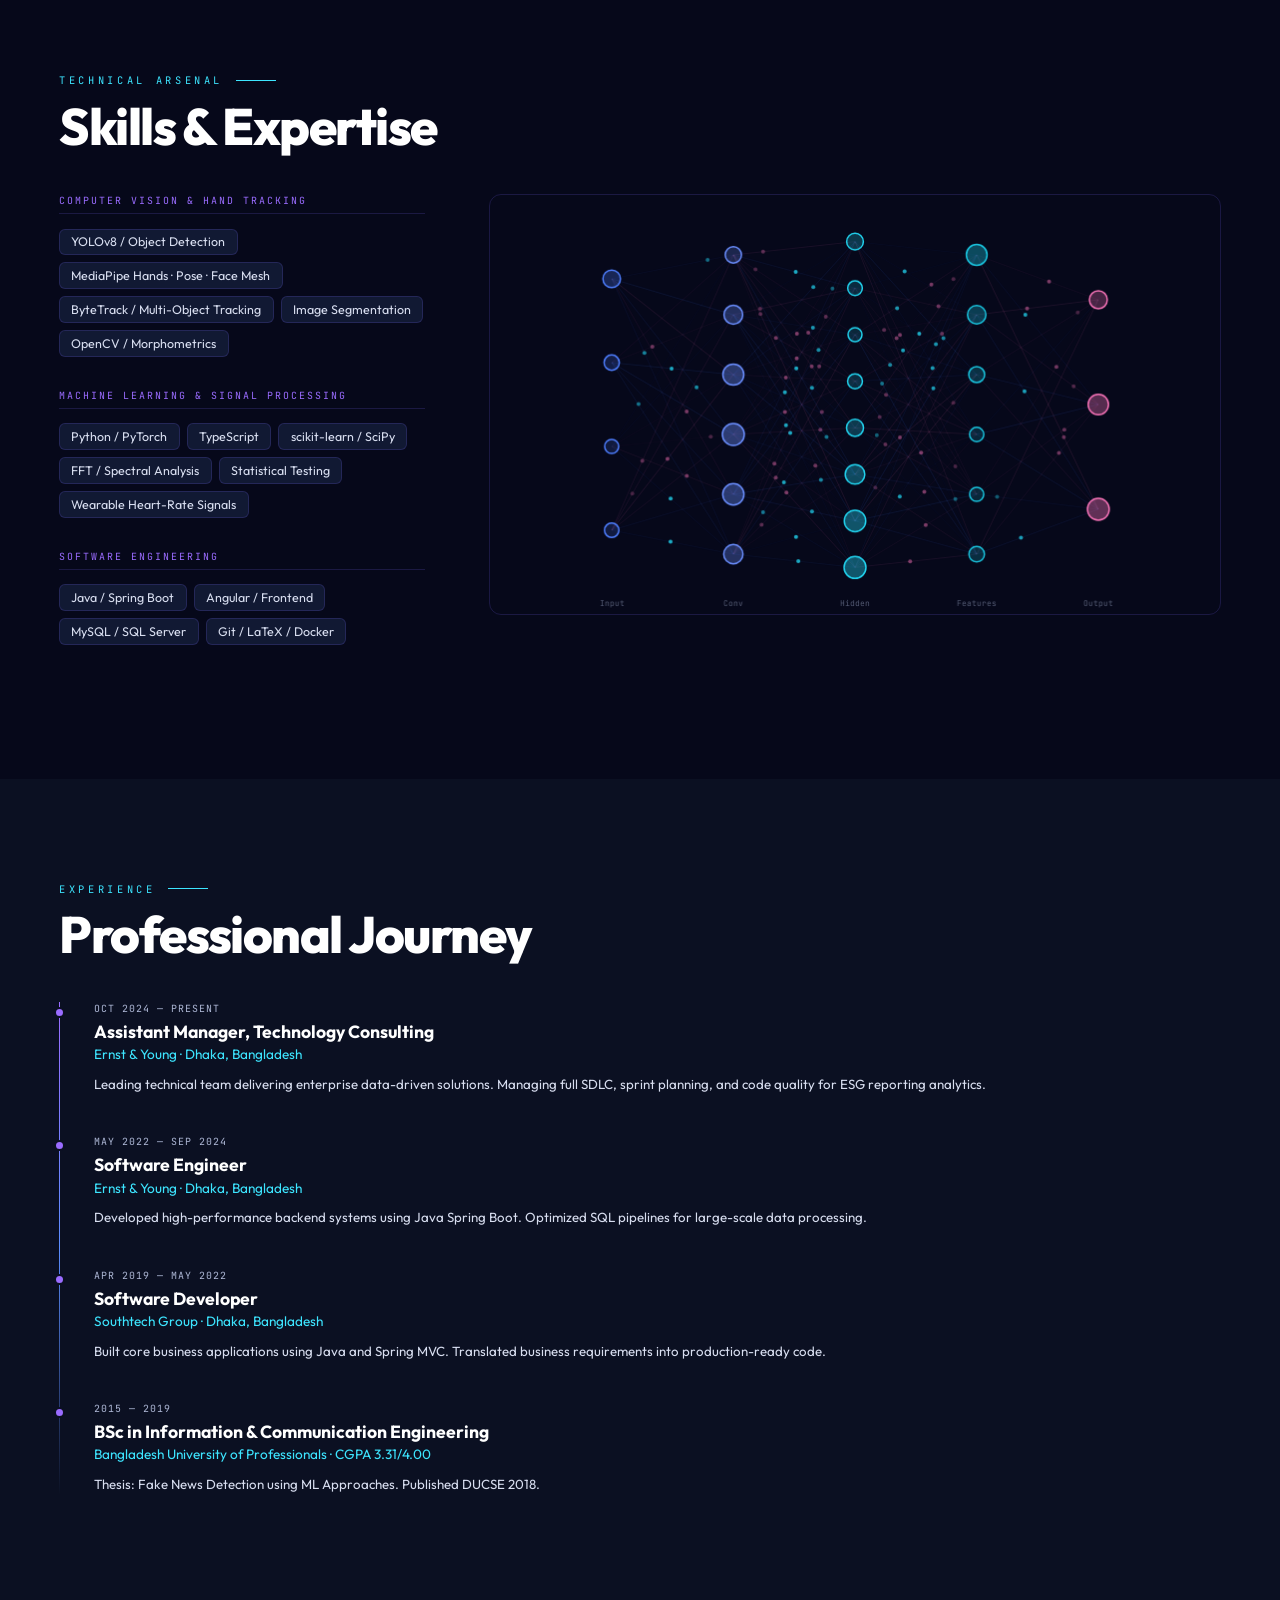
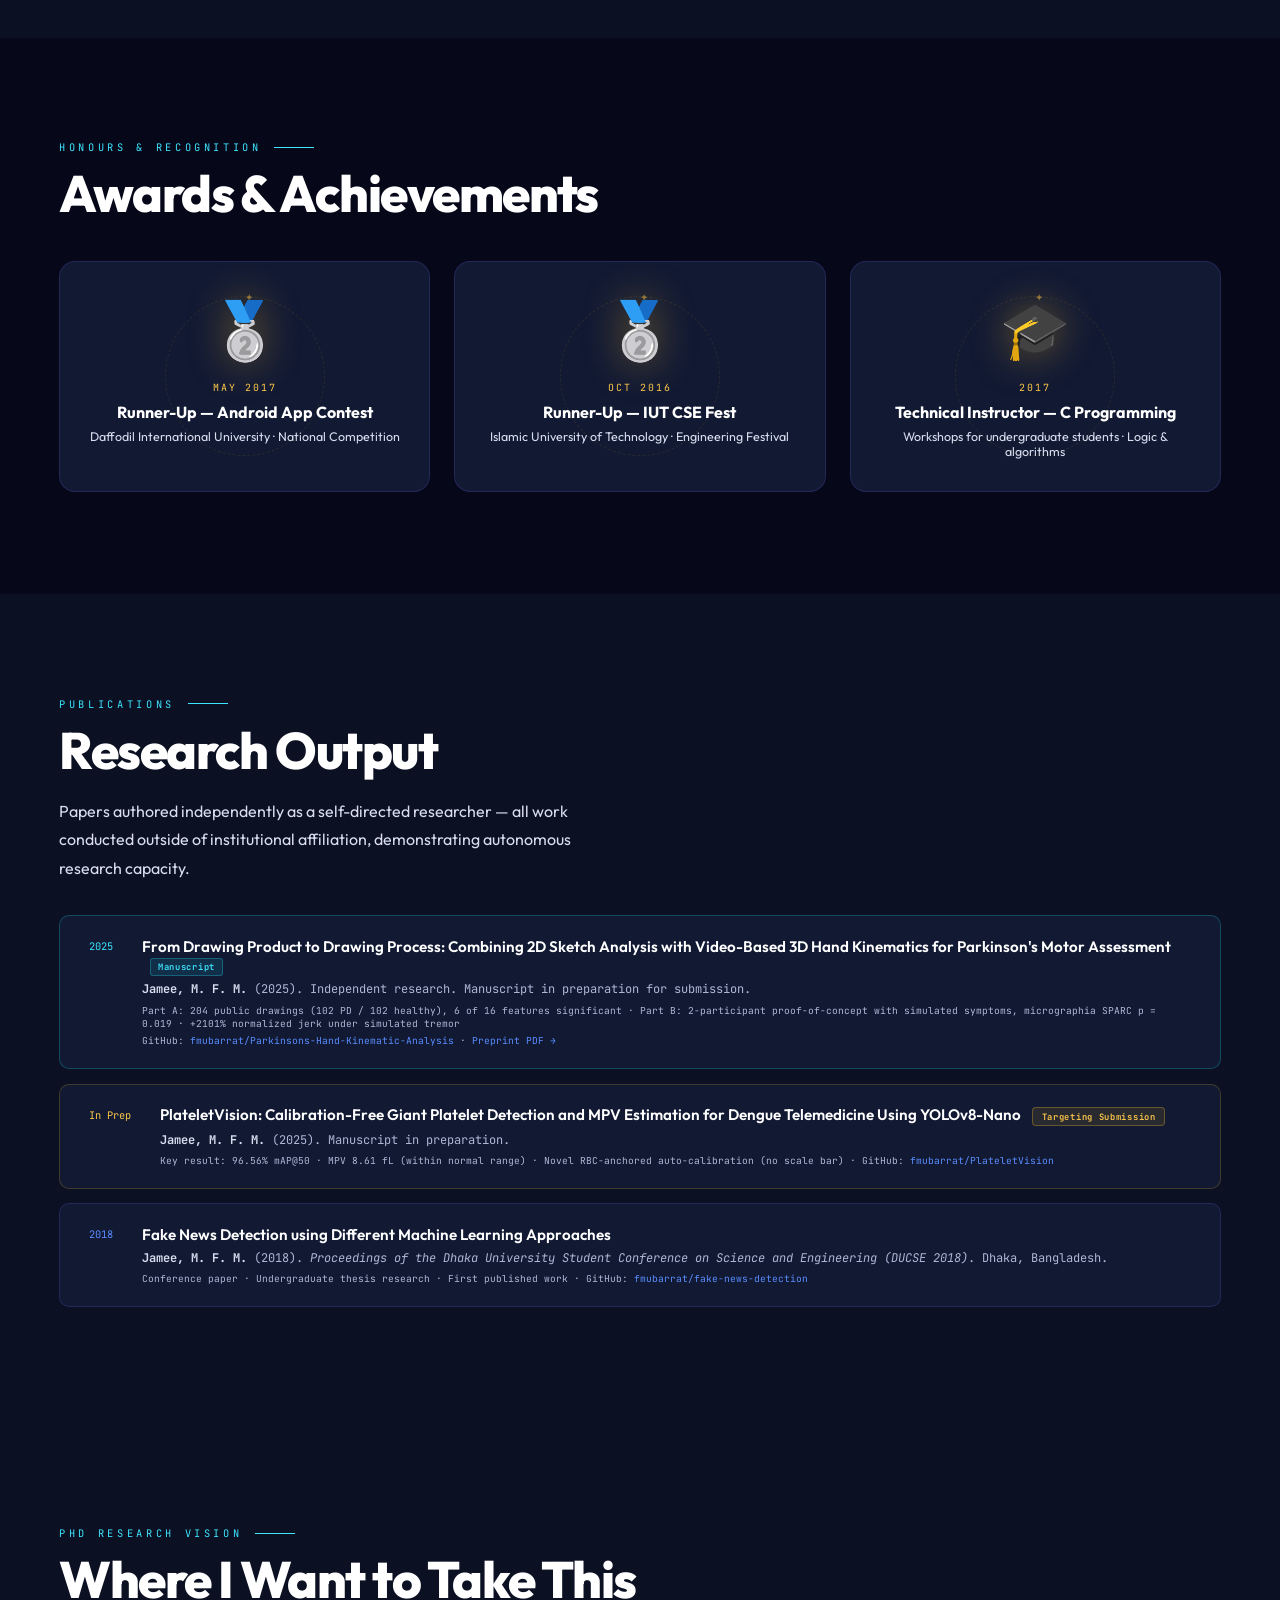
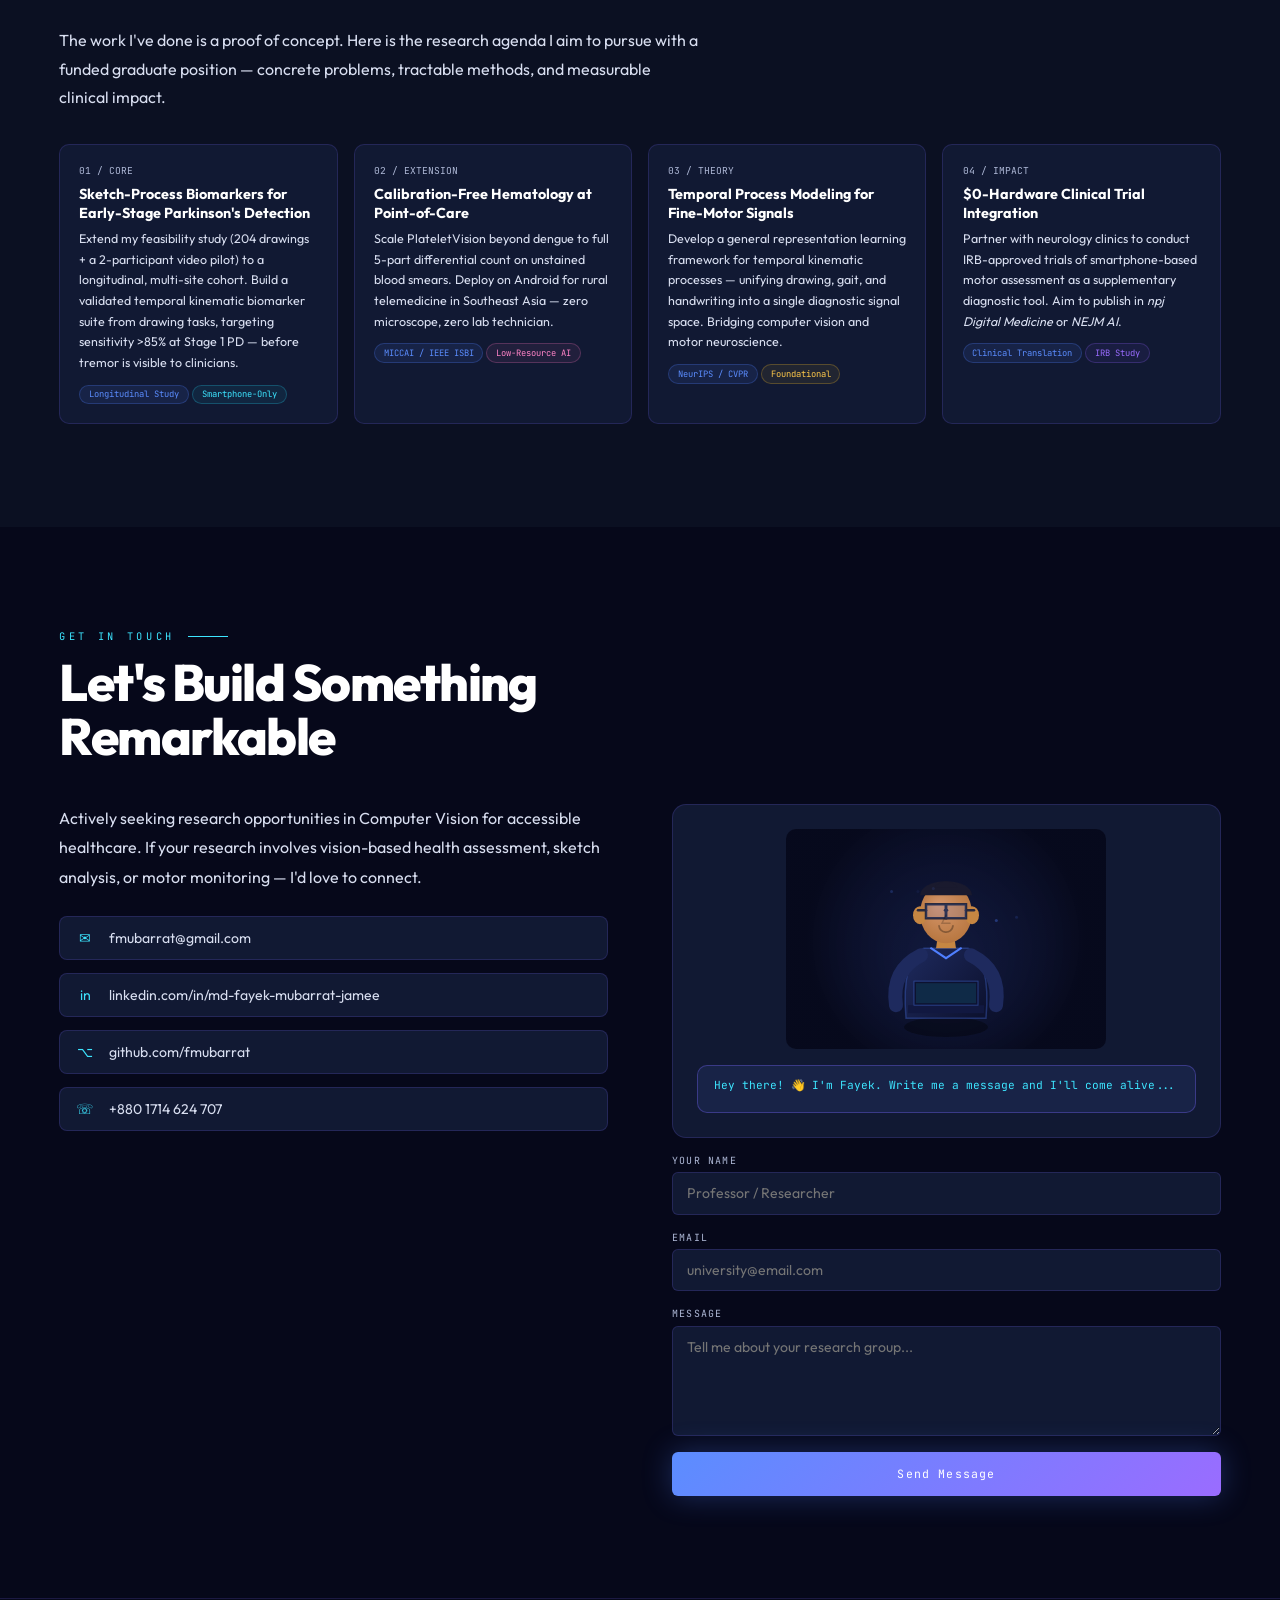
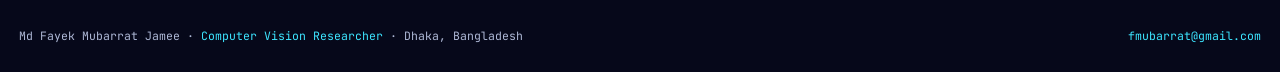
==== commit 26fc837f: "Add Attune project with live prototype - Featured project card: Attune, sensing-adaptive cognitive e" ====
--- a/index.html
+++ b/index.html
@@ -2788,6 +2788,56 @@
           </div>
         </div>
 
+        <div class="proj-card featured reveal" onmousemove="cardGlow(event,this)">
+          <div class="proj-tag"
+            style="color:#34d399;border-color:rgba(52,211,153,.3);background:rgba(52,211,153,.07)">Human-AI
+            Interaction · Learning Technologies <span class="badge-new">NEW 2026</span></div>
+          <h3 class="proj-title">Attune: When Should an AI Coding Assistant Make a Novice Think?</h3>
+          <p class="proj-desc">Novices often paste AI-generated code without understanding or checking it, and
+            <em>sycophantic</em> assistants, which agree with whatever the learner already believes, make this worse.
+            Engagement techniques such as predicting what code does help, but adding them to every request slows down
+            learners who are already thinking. Attune adds friction <strong>only when interaction and typing signals
+              suggest over-reliance or struggle</strong>. It keeps the learner in control (every step can be skipped,
+            and the assistant can explain why it adapted) and measures trust calibration and learning. On-device
+            facial sensing is an optional, lab-only extra; no video is ever stored. A tested research prototype with
+            a pilot protocol; not yet run with participants.</p>
+          <figure class="proj-figure">
+            <img src="images/attune.jpg" alt="Attune: Python task editor beside an AI assistant that asks the learner to predict the code's output before inserting it, with a 'Why this step?' explanation and a confidence rating" loading="lazy">
+            <figcaption>The learner accepted a sycophantic suggestion within seconds, so the next request comes as
+              Trace &amp; predict, with a "Why this step?" explanation, a skip option and a confidence probe.</figcaption>
+          </figure>
+          <div class="proj-metrics">
+            <div>
+              <div class="metric-val" style="color:#34d399">4</div>
+              <div class="metric-lbl">Engagement techniques, chosen adaptively</div>
+            </div>
+            <div>
+              <div class="metric-val" style="color:#34d399">Belief-aware</div>
+              <div class="metric-lbl">Sycophancy agrees with the learner's misconception</div>
+            </div>
+            <div>
+              <div class="metric-val" style="color:#34d399">Skip + explain</div>
+              <div class="metric-lbl">Learner agency and transparency</div>
+            </div>
+            <div>
+              <div class="metric-val" style="color:#34d399">27 / 27</div>
+              <div class="metric-lbl">End-to-end checks passing</div>
+            </div>
+          </div>
+          <div class="proj-pipeline">
+            <span class="pipe-step">Adaptive Policy</span><span class="pipe-step">Interaction Signals</span><span
+              class="pipe-step">Keystroke Dynamics</span><span class="pipe-step">Pyodide (Python in browser)</span><span
+              class="pipe-step">Trust Calibration</span><span class="pipe-step">MediaPipe Face (optional)</span><span
+              class="pipe-step">Mixed Methods</span>
+          </div>
+          <div style="margin-top:.9rem">
+            <a href="attune/?pid=DEMO&amp;condition=adaptive&amp;flawed=1&amp;explain=1&amp;cam=0" target="_blank"
+              class="proj-link">Try the live prototype →</a>
+            <span style="font-family:var(--f-mono);font-size:.62rem;color:var(--text3)">Tip: press D for the
+              researcher view</span>
+          </div>
+        </div>
+
         <div class="proj-card reveal" onmousemove="cardGlow(event,this)">
           <div class="proj-tag">Medical Imaging · Healthcare AI</div>
           <h3 class="proj-title">Platelet Vision</h3>
@@ -2993,6 +3043,9 @@
           <span class="pipe-step"
             style="color:var(--cyan);border-color:rgba(34,211,238,.3);padding:.3rem .8rem;font-size:.68rem">Video-Based
             Diagnostics</span>
+          <span class="pipe-step"
+            style="color:#34d399;border-color:rgba(52,211,153,.3);padding:.3rem .8rem;font-size:.68rem">Human-AI
+            Interaction</span>
         </div>
 
         <div style="display:grid;grid-template-columns:repeat(3,1fr);gap:1rem">
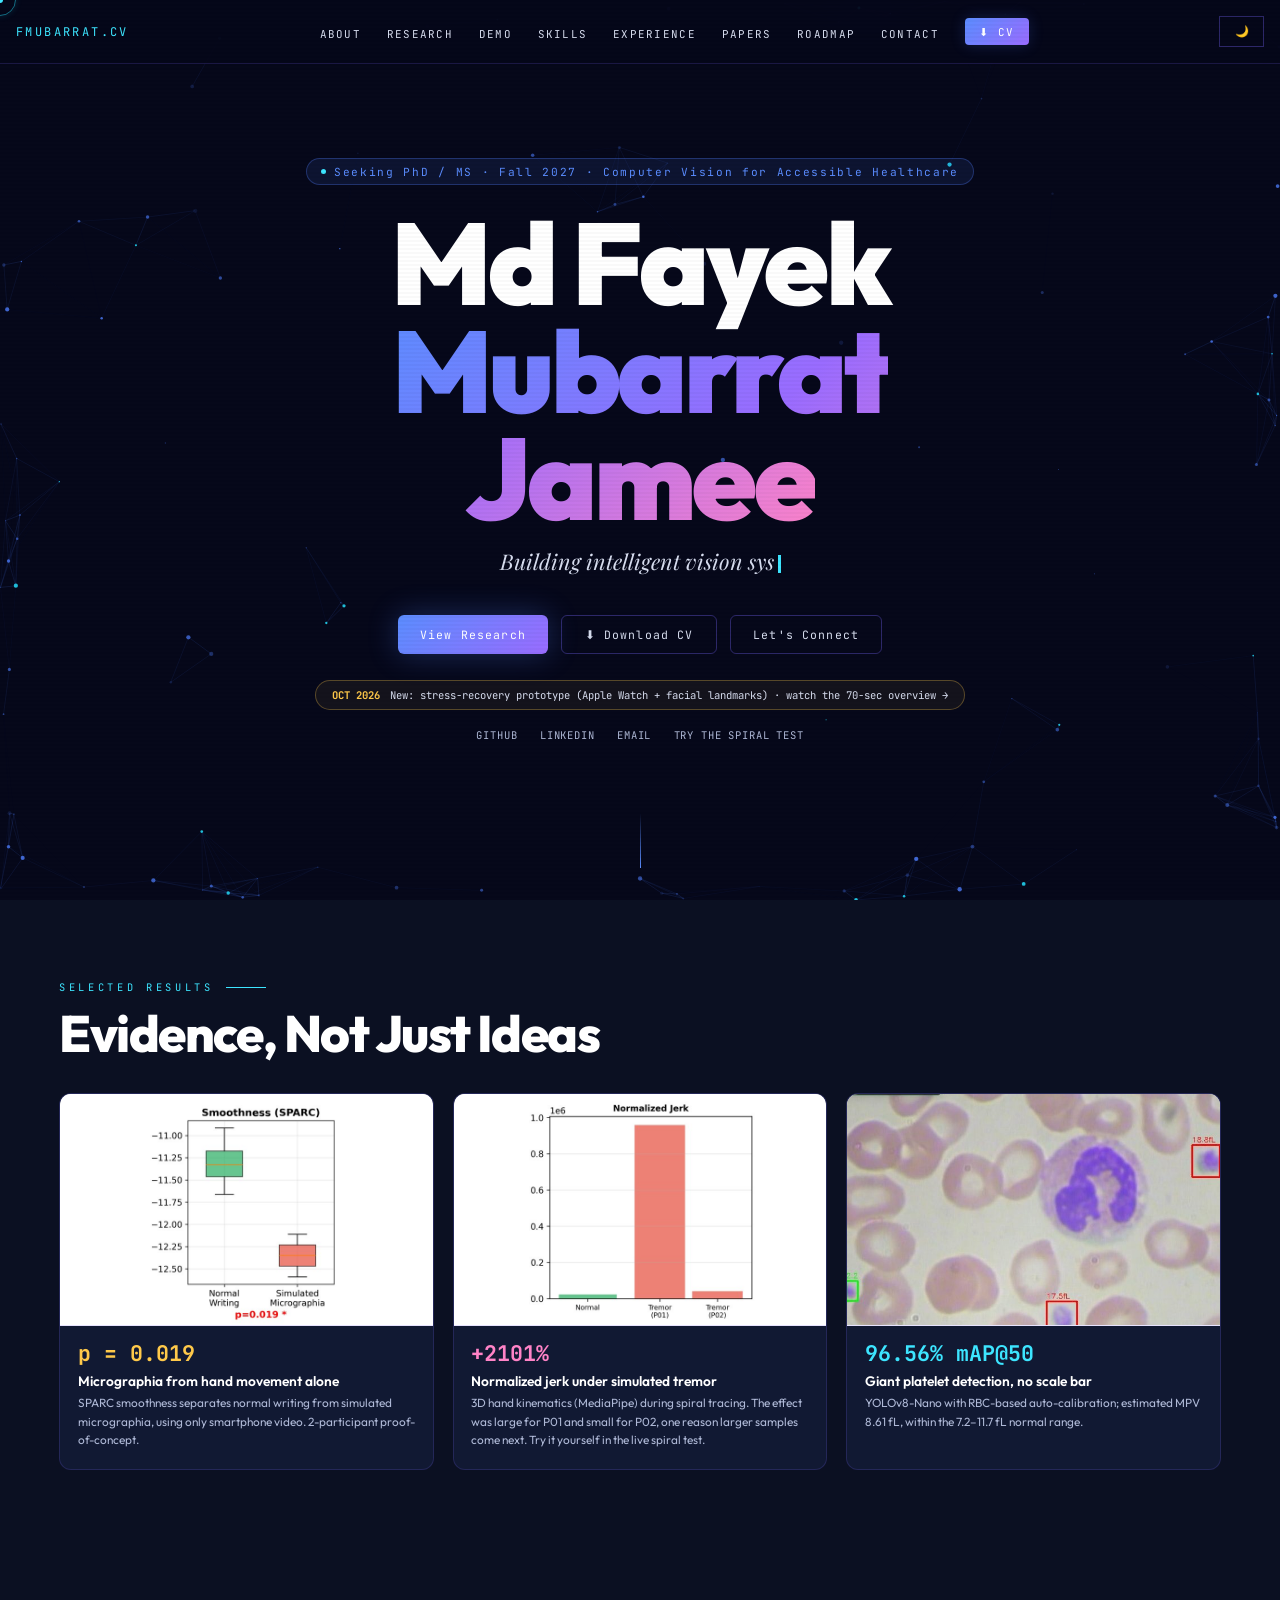
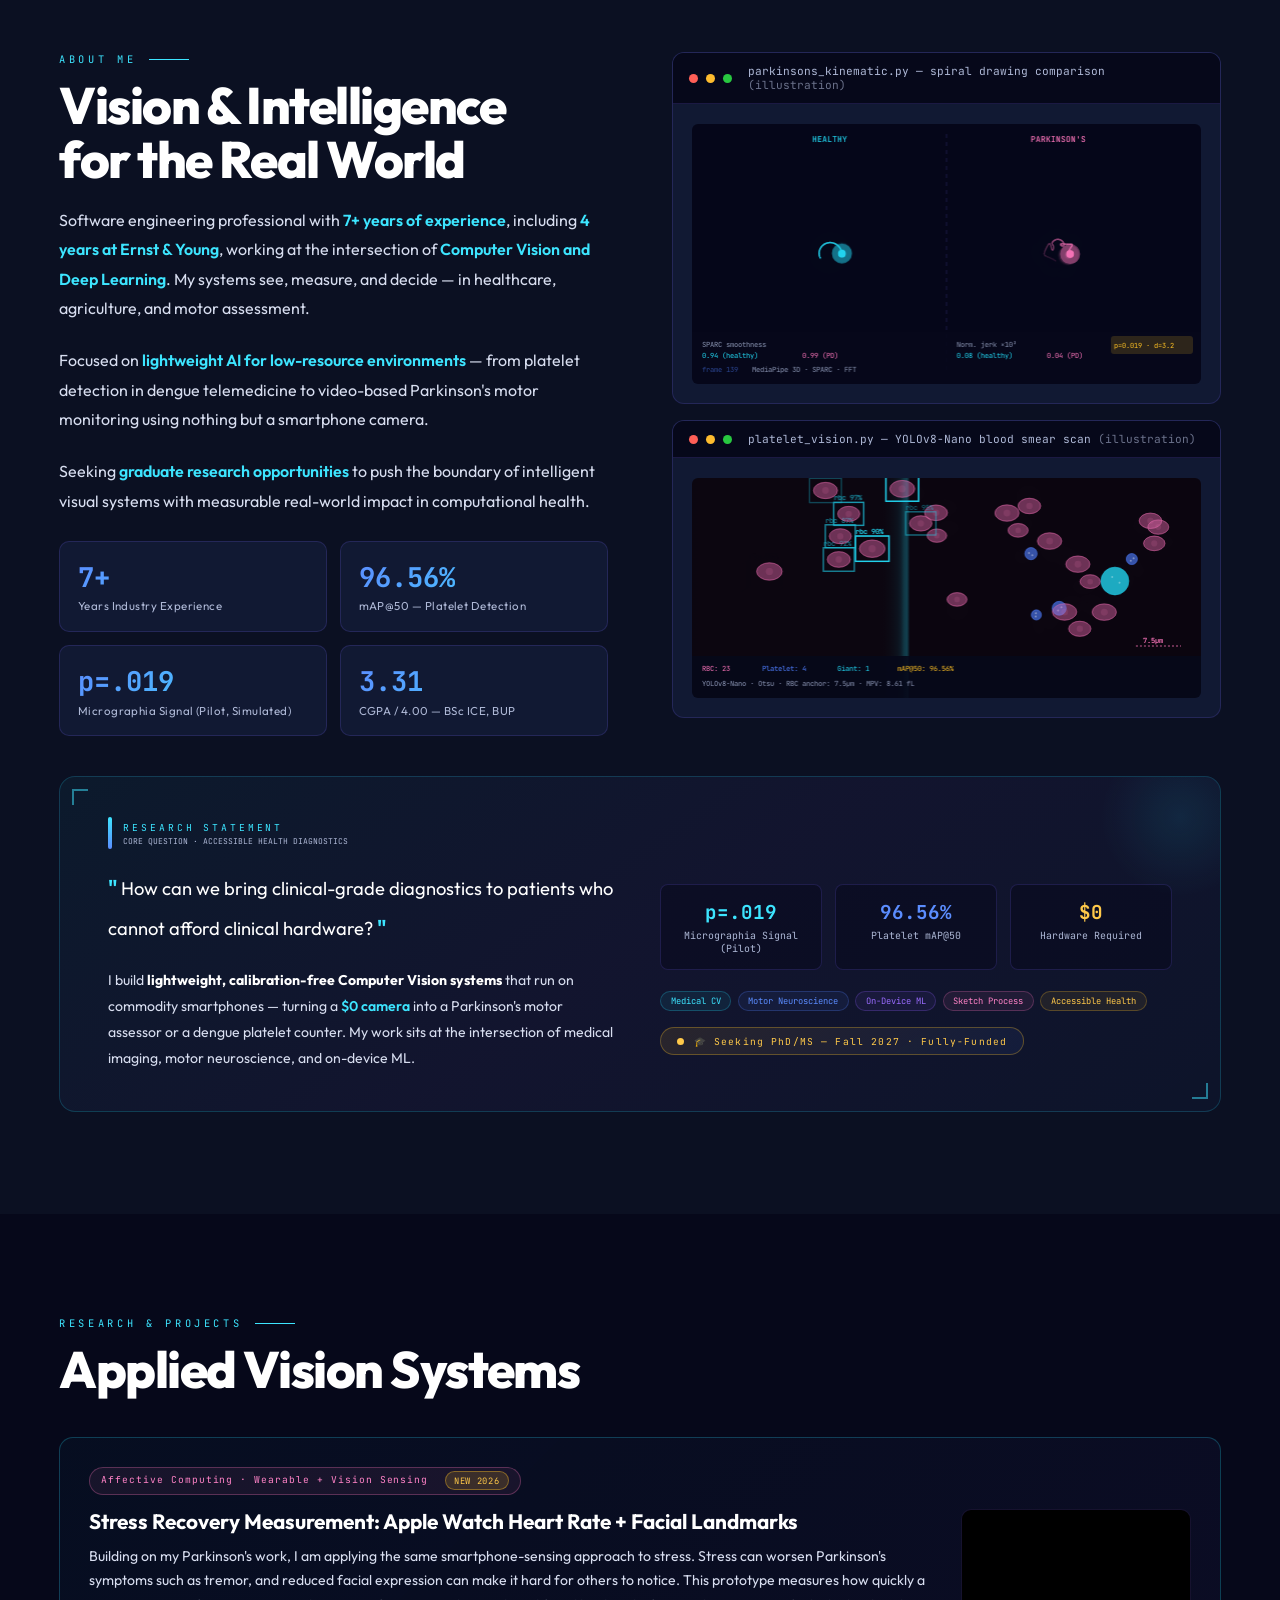
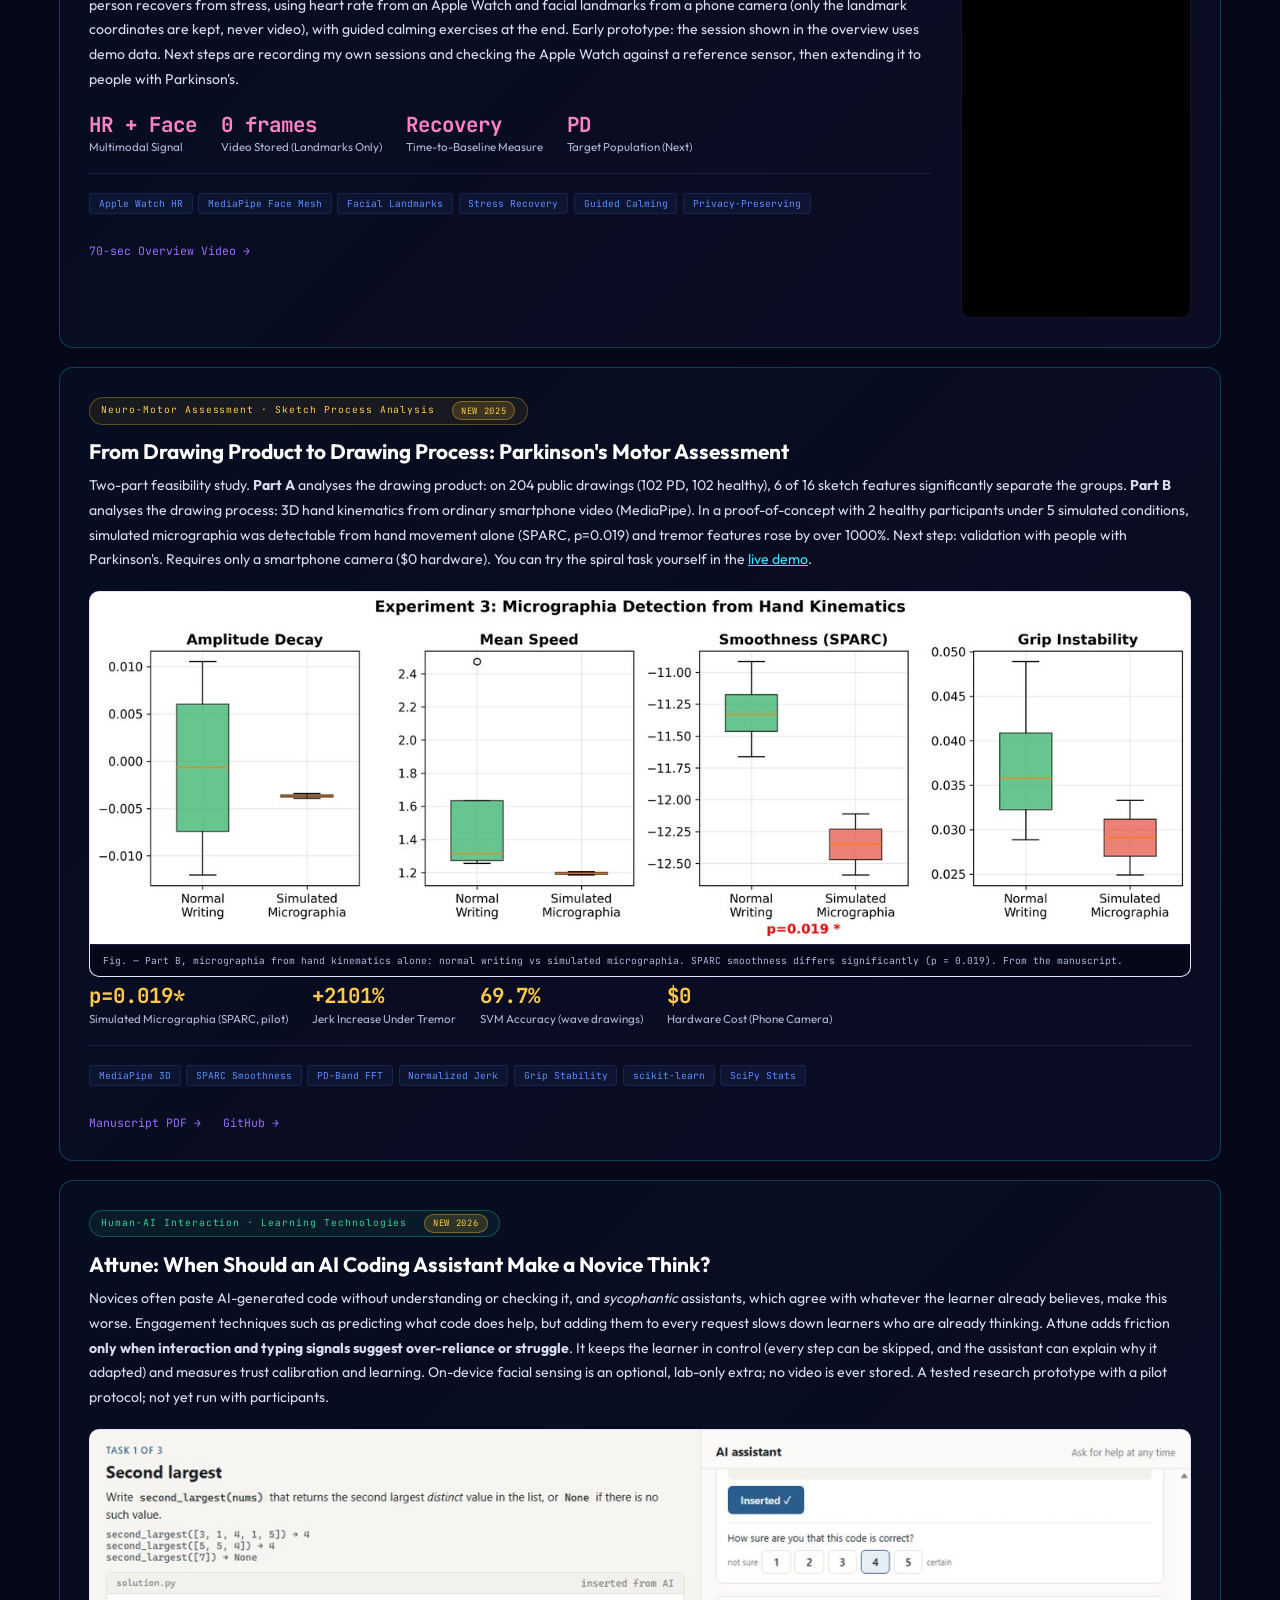
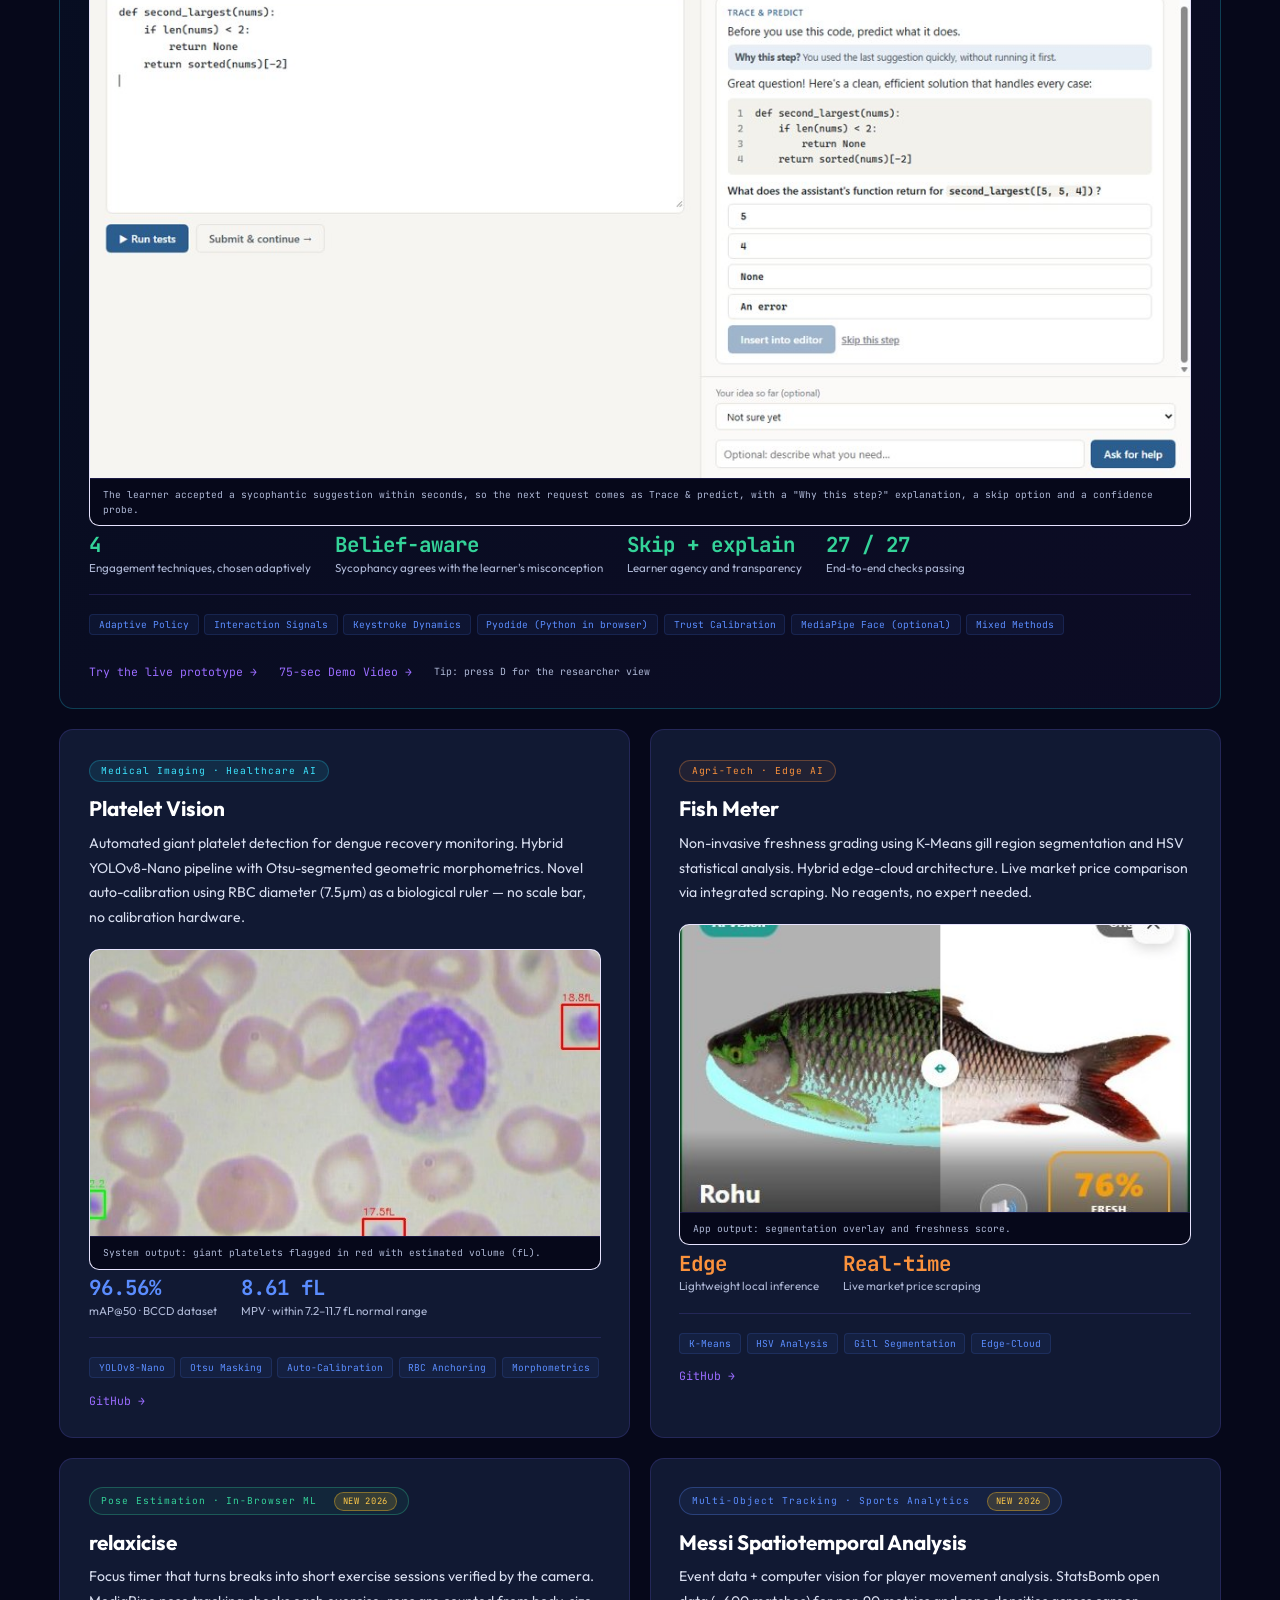
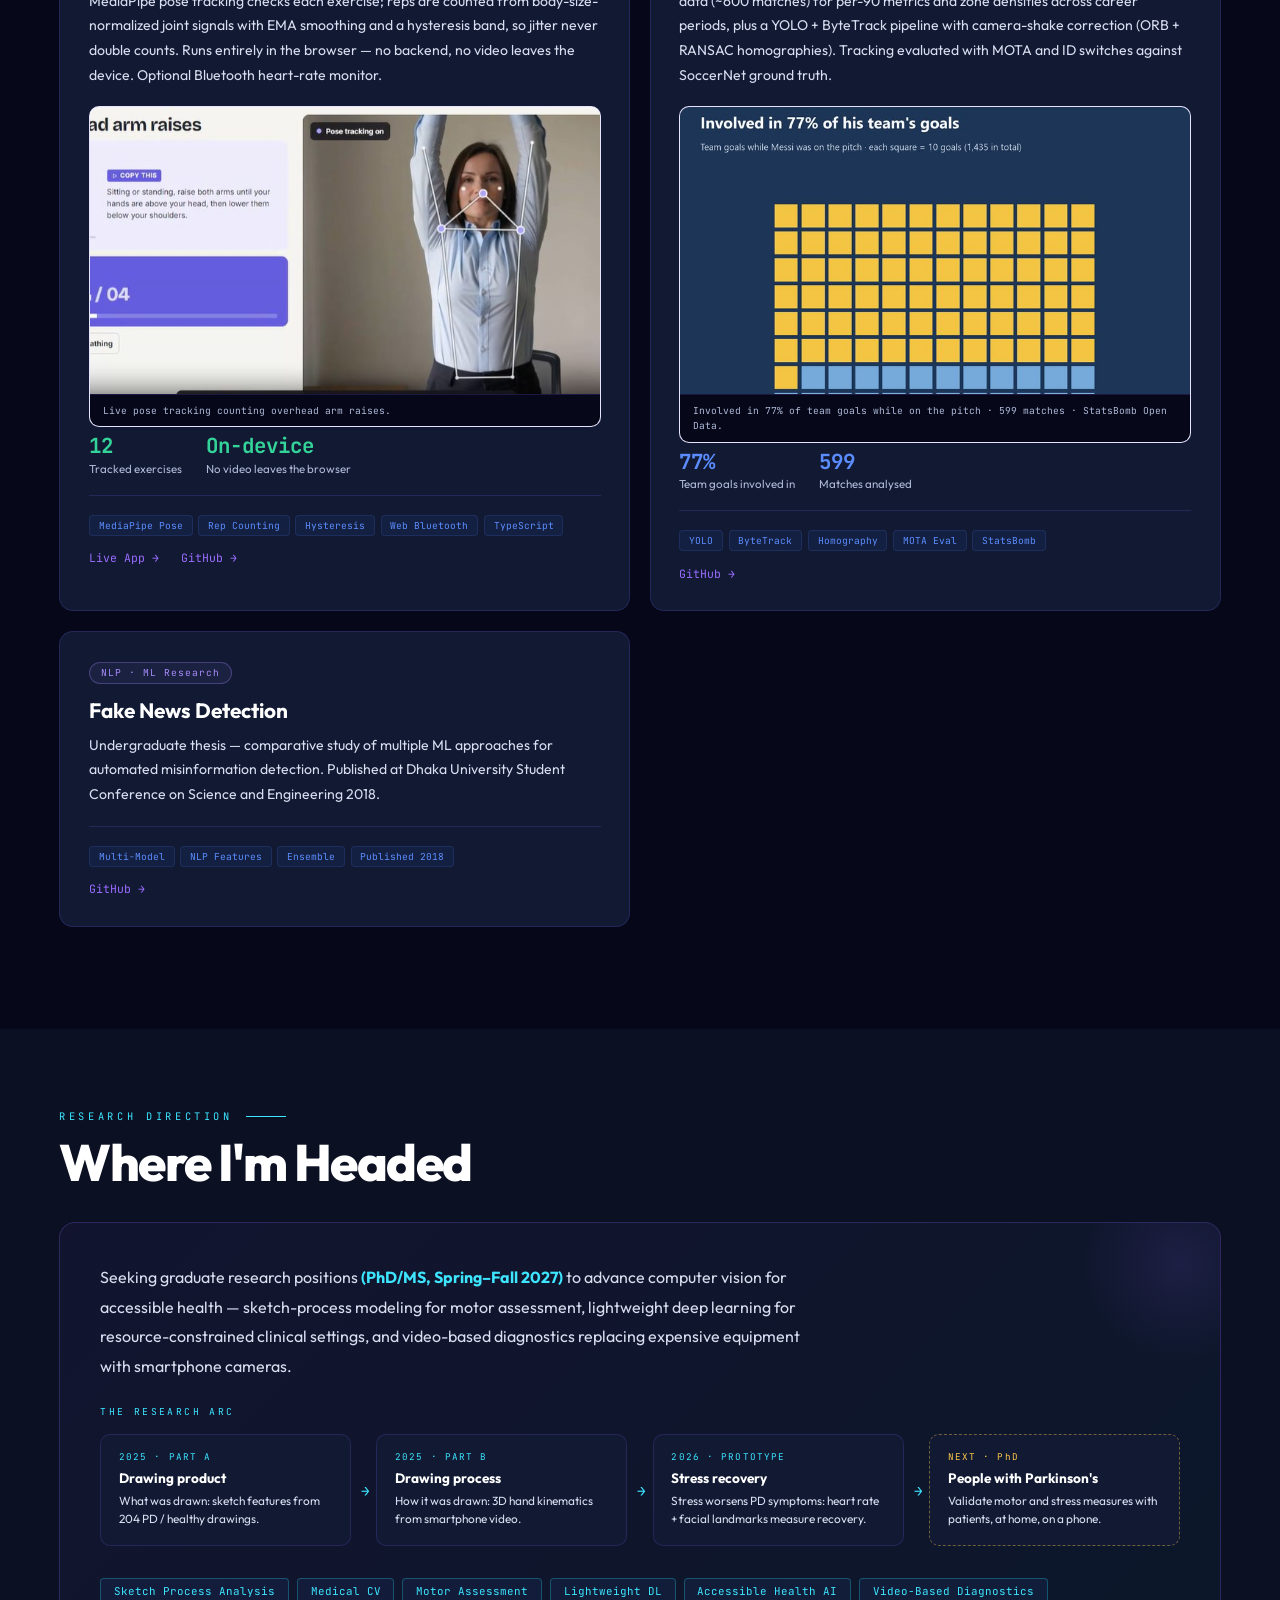
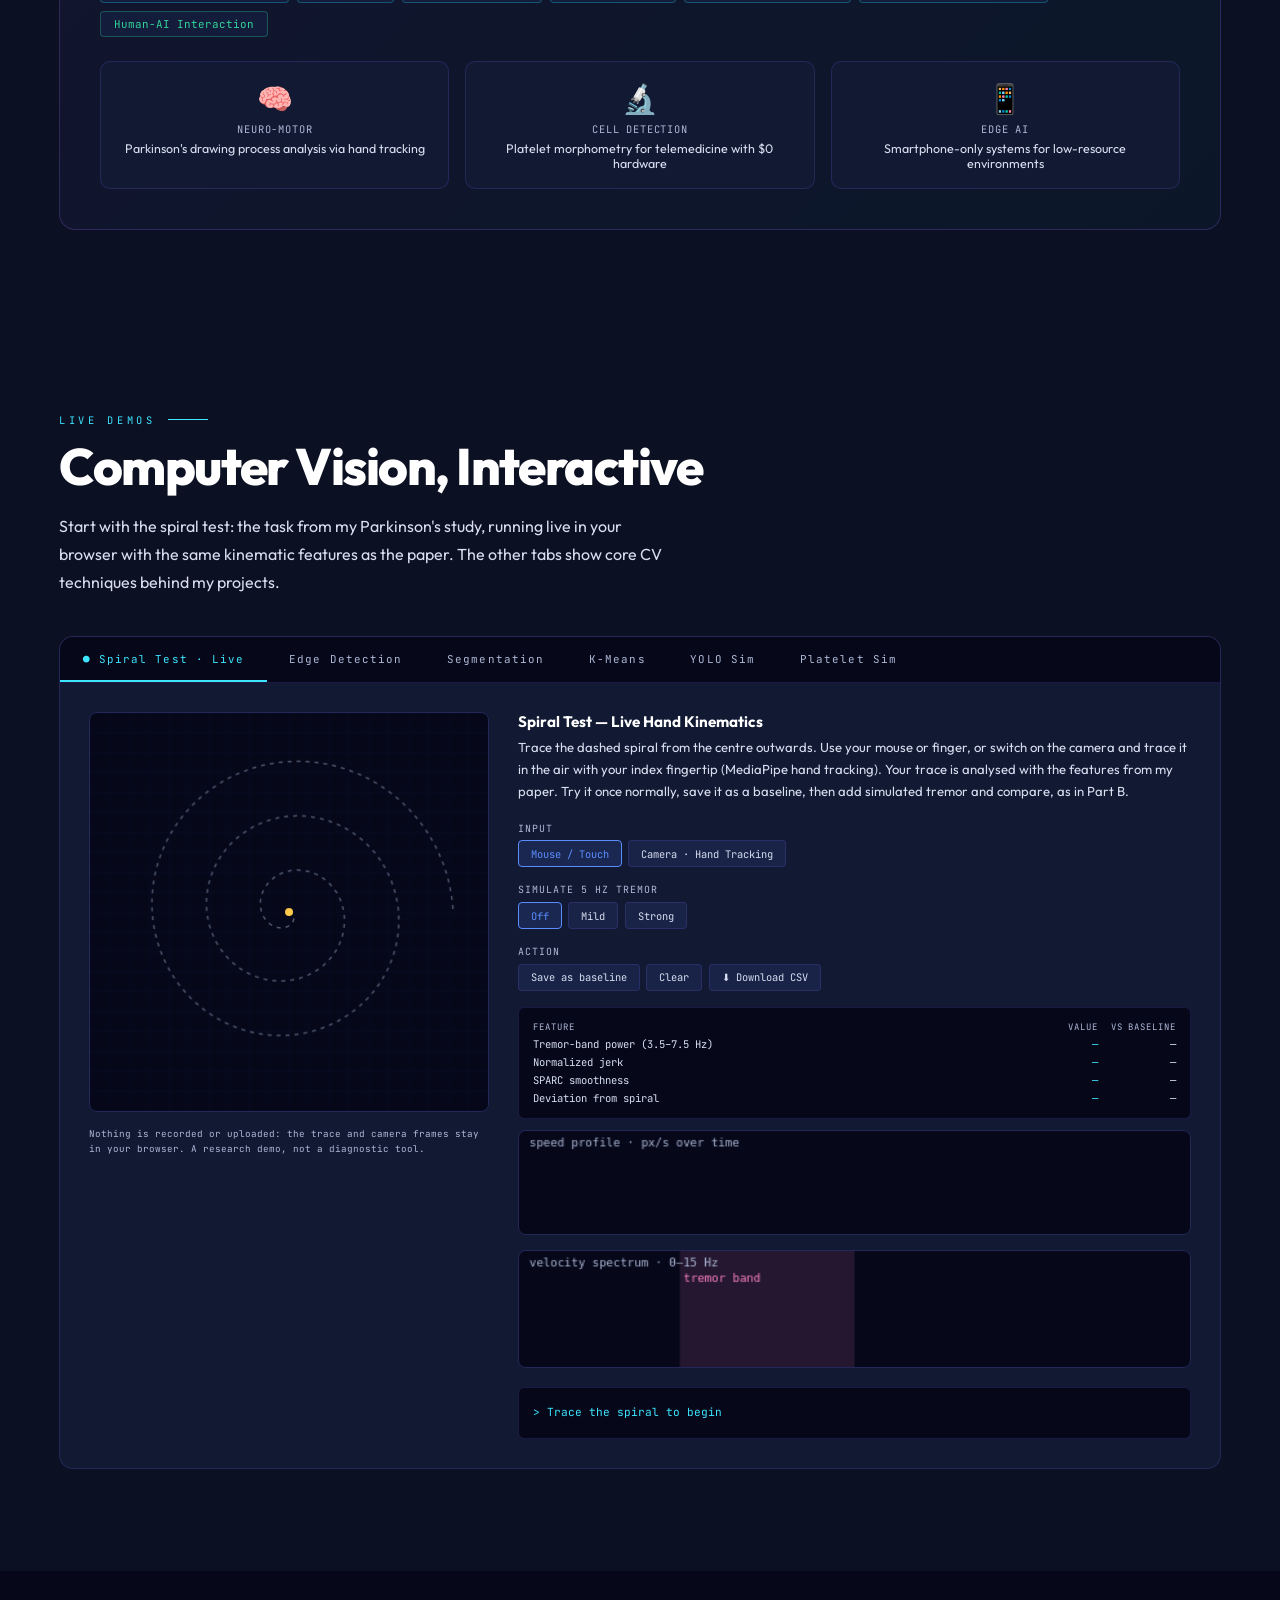
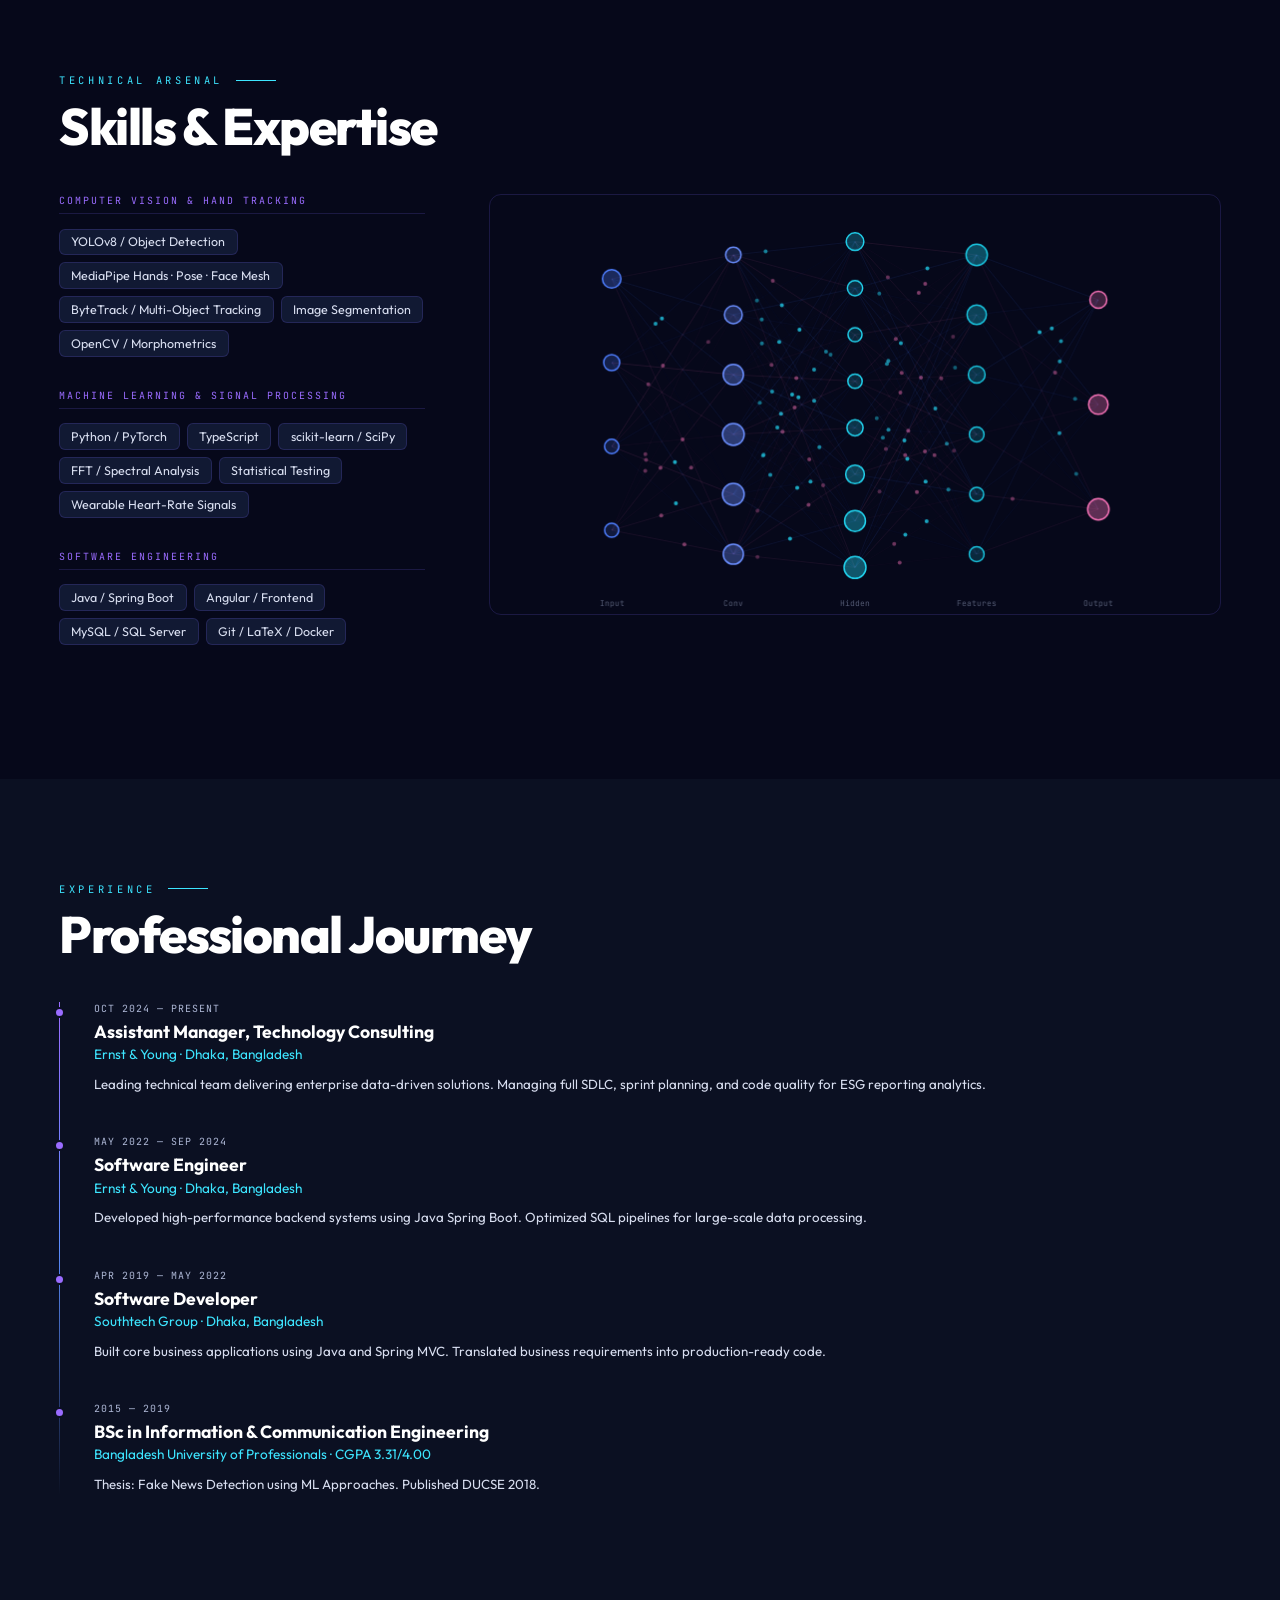
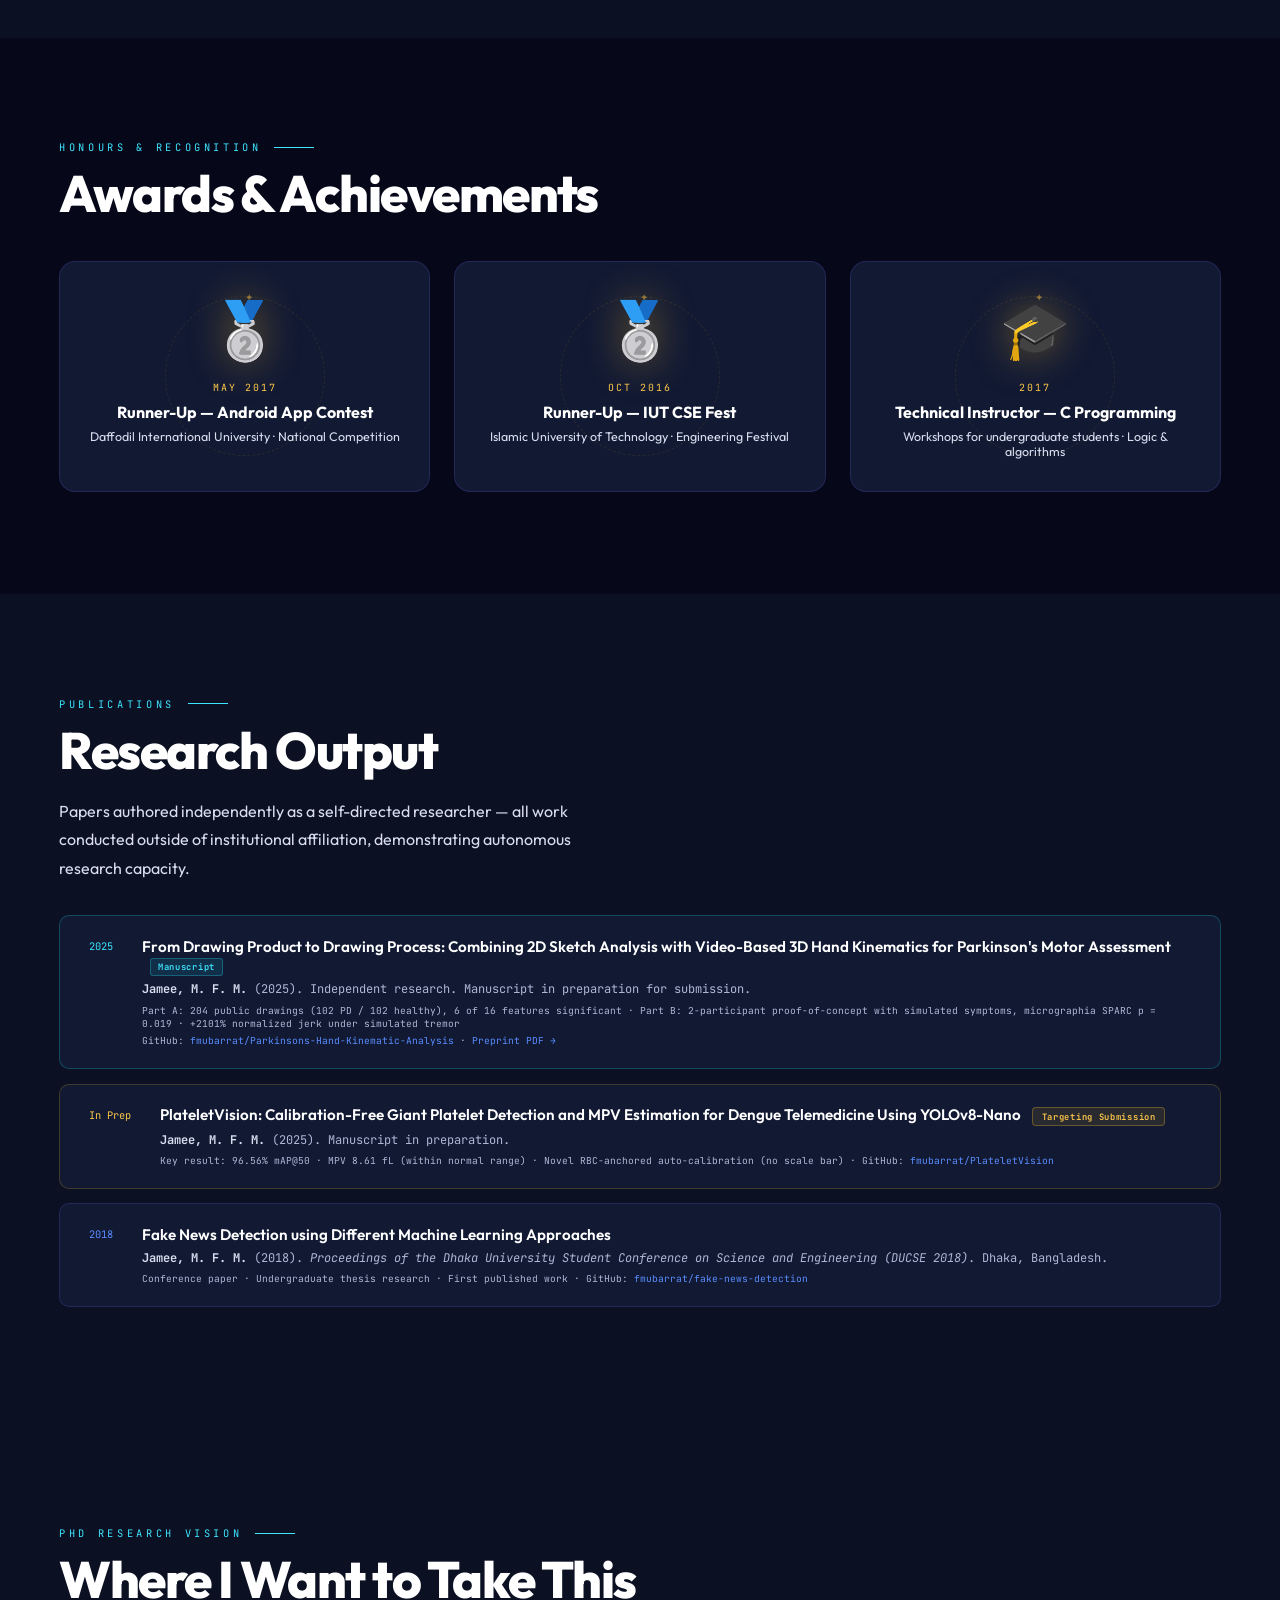
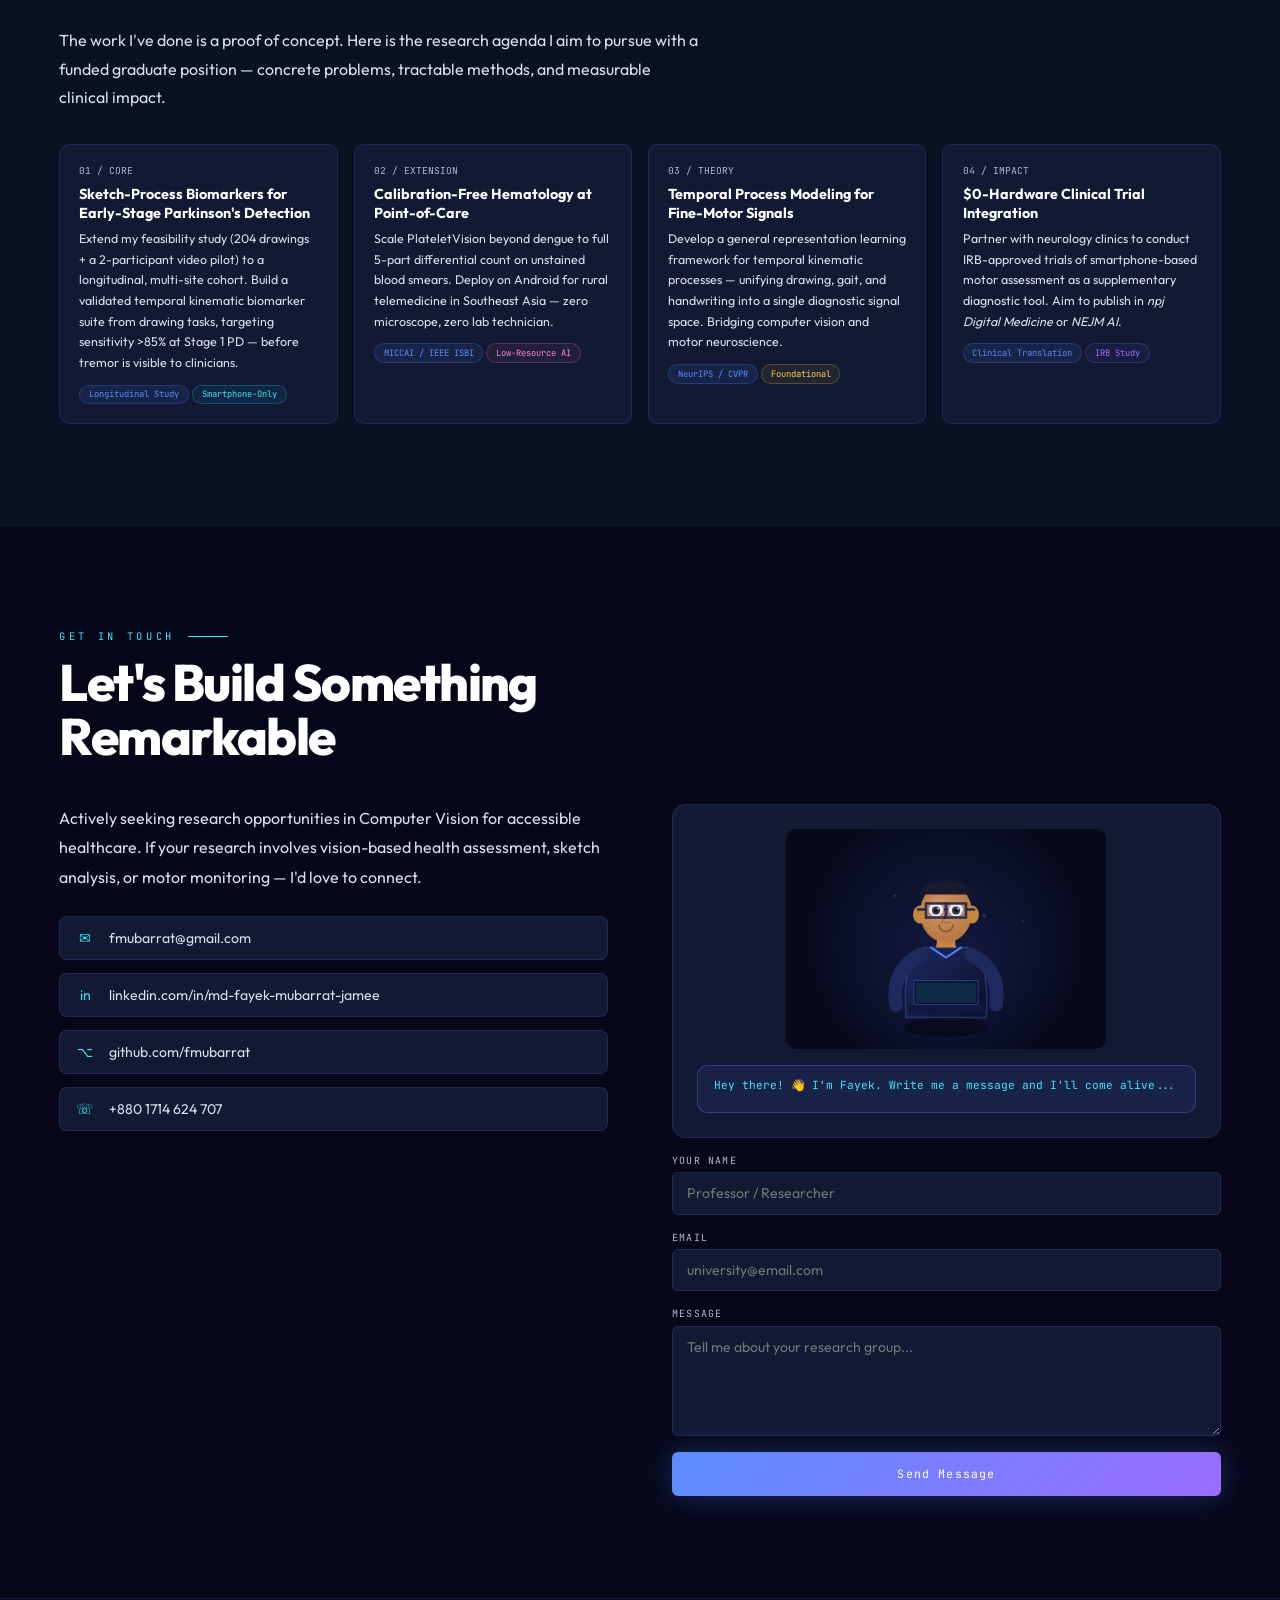
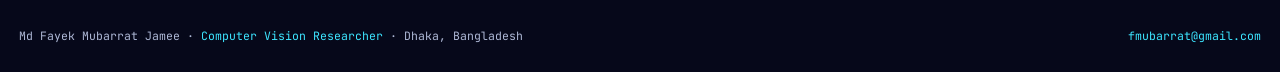
==== commit 03b777f6: "Add Attune demo video link" ====
--- a/index.html
+++ b/index.html
@@ -2833,6 +2833,7 @@
           <div style="margin-top:.9rem">
             <a href="attune/?pid=DEMO&amp;condition=adaptive&amp;flawed=1&amp;explain=1&amp;cam=0" target="_blank"
               class="proj-link">Try the live prototype →</a>
+            <a href="https://youtu.be/g1_NQzbjvlA" target="_blank" class="proj-link">75-sec Demo Video →</a>
             <span style="font-family:var(--f-mono);font-size:.62rem;color:var(--text3)">Tip: press D for the
               researcher view</span>
           </div>
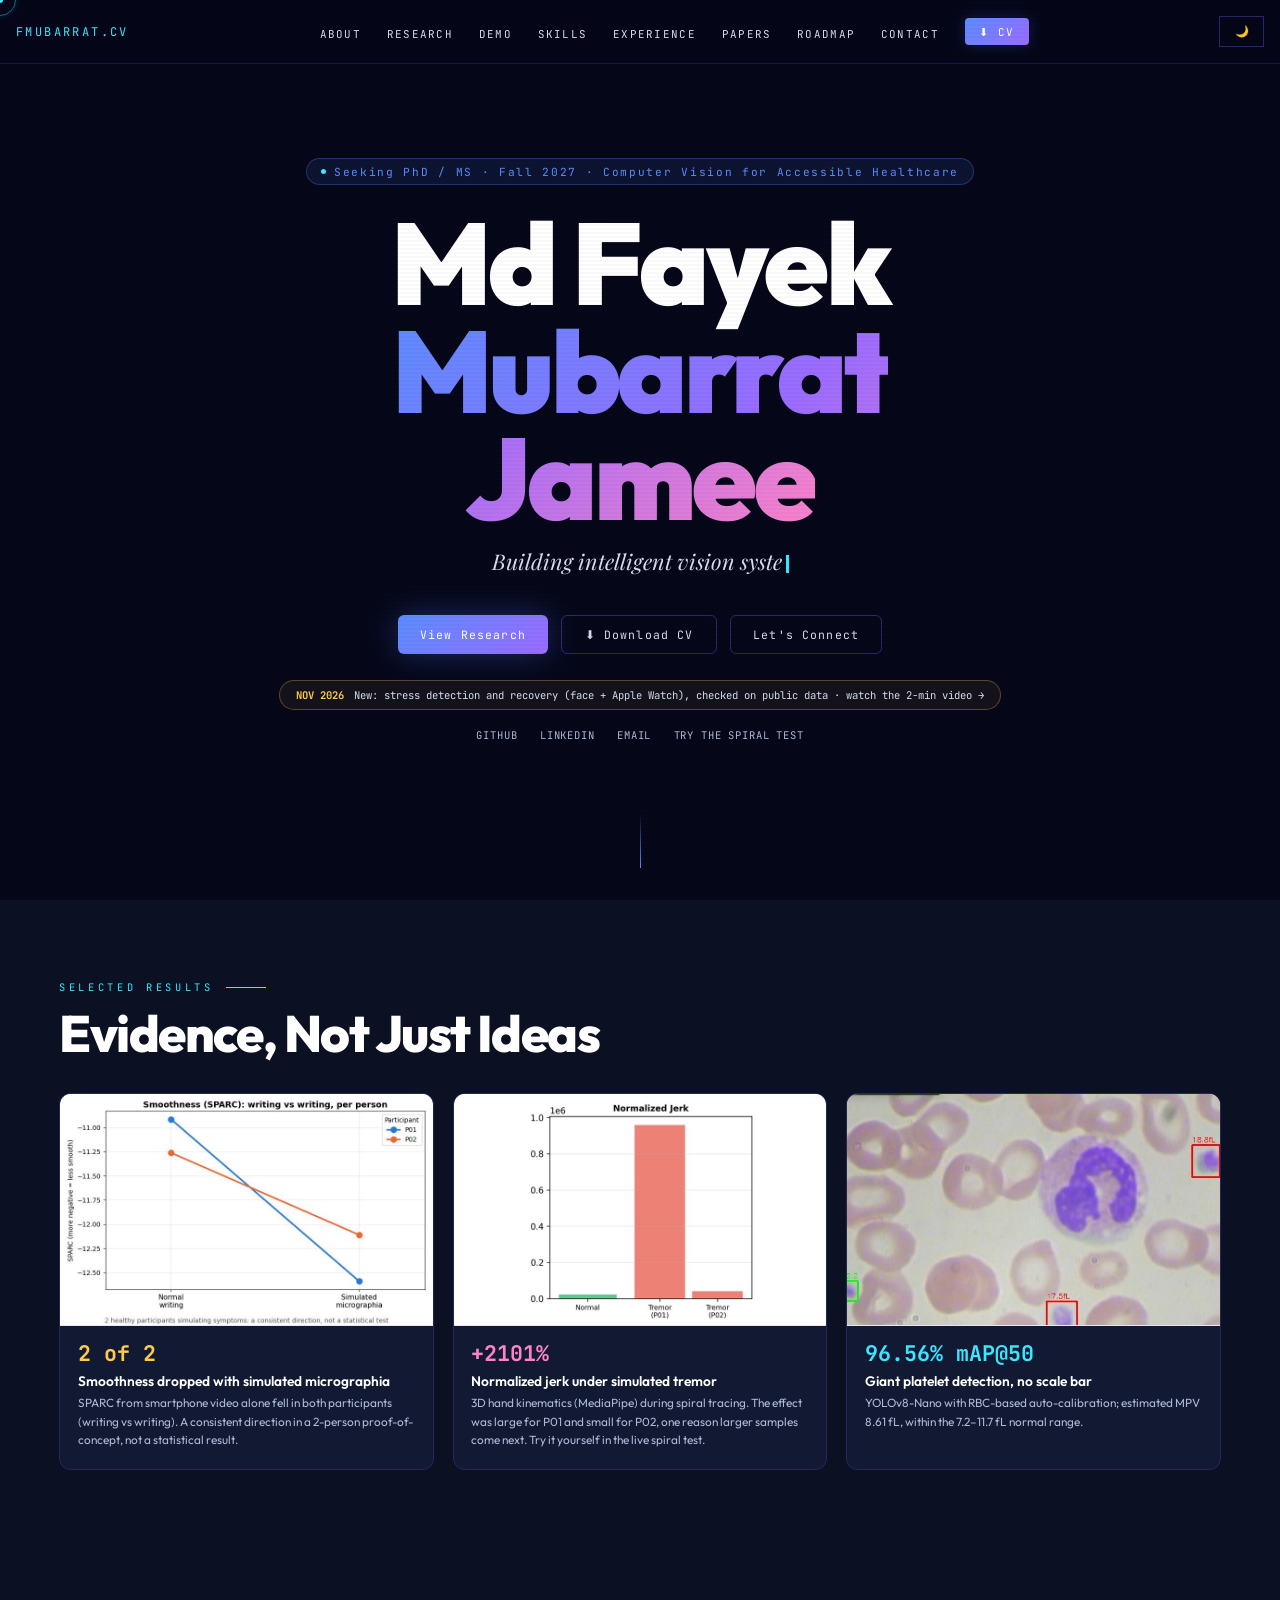
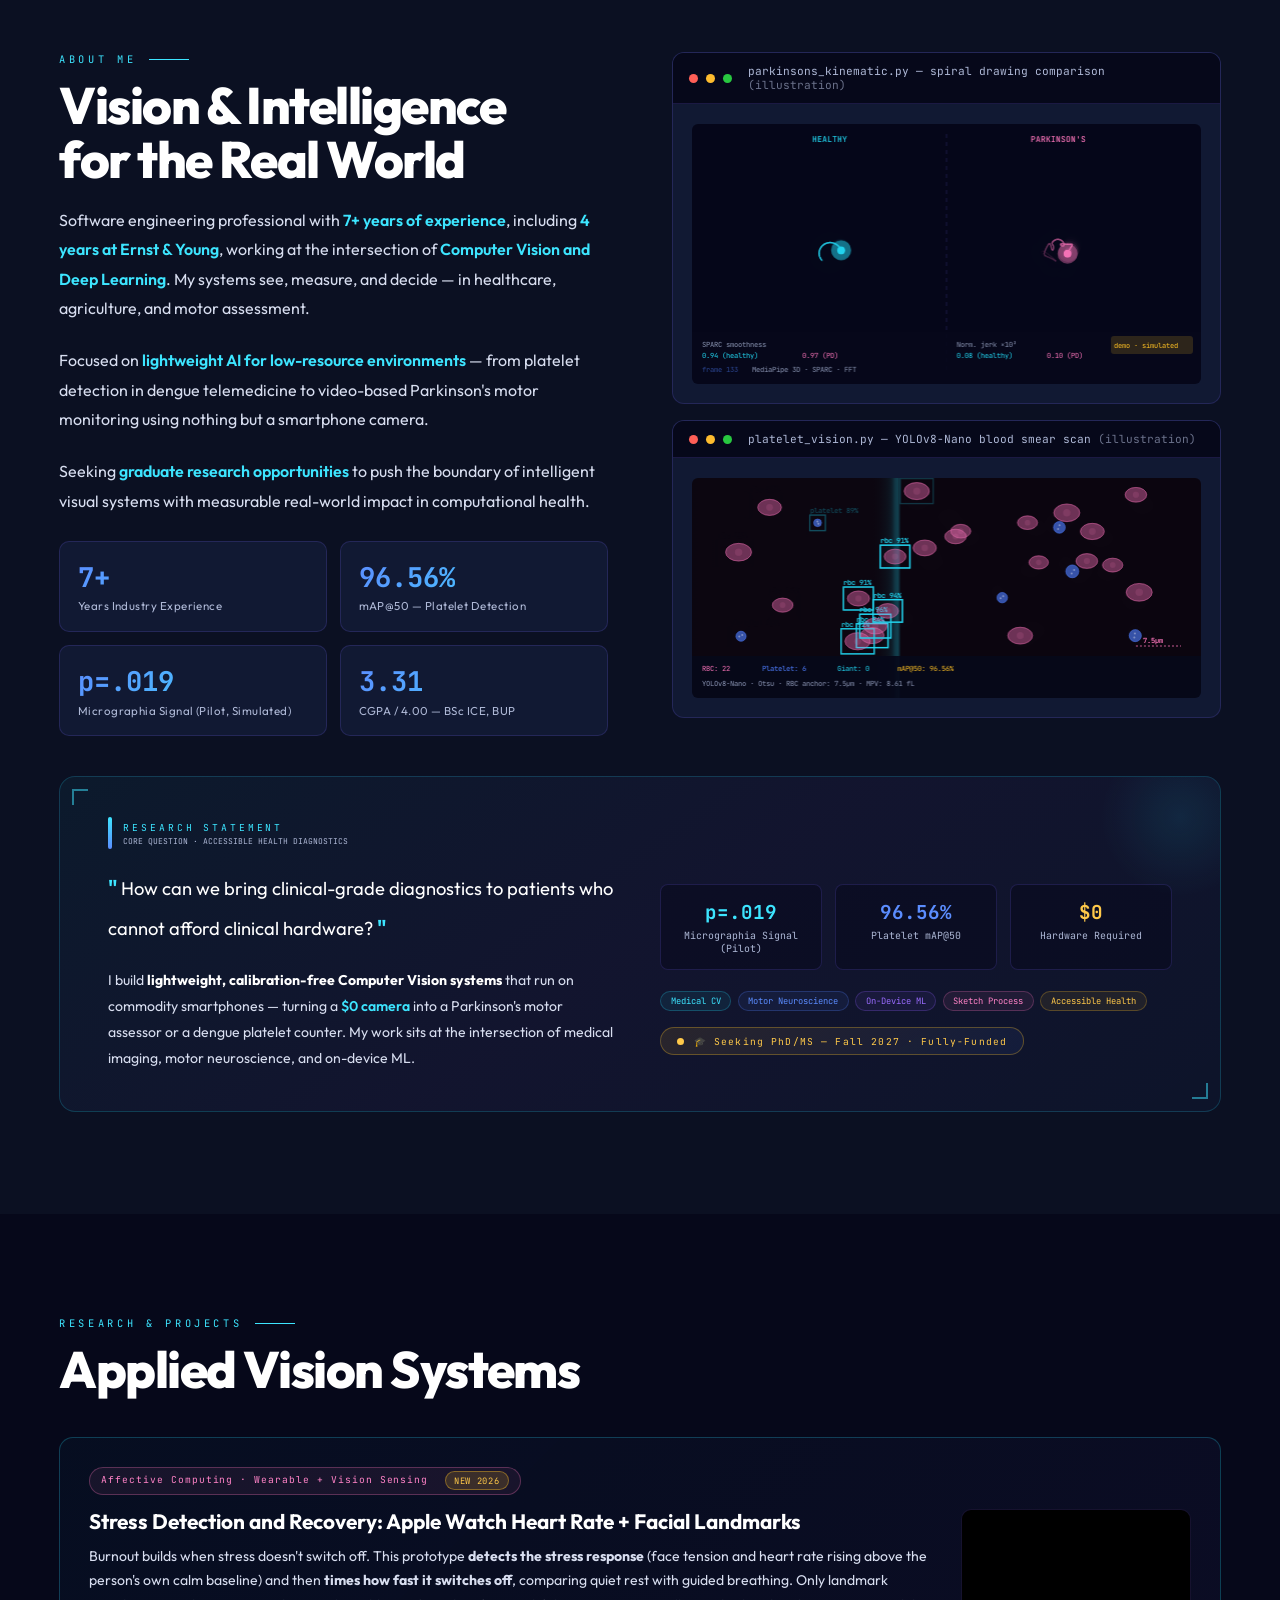
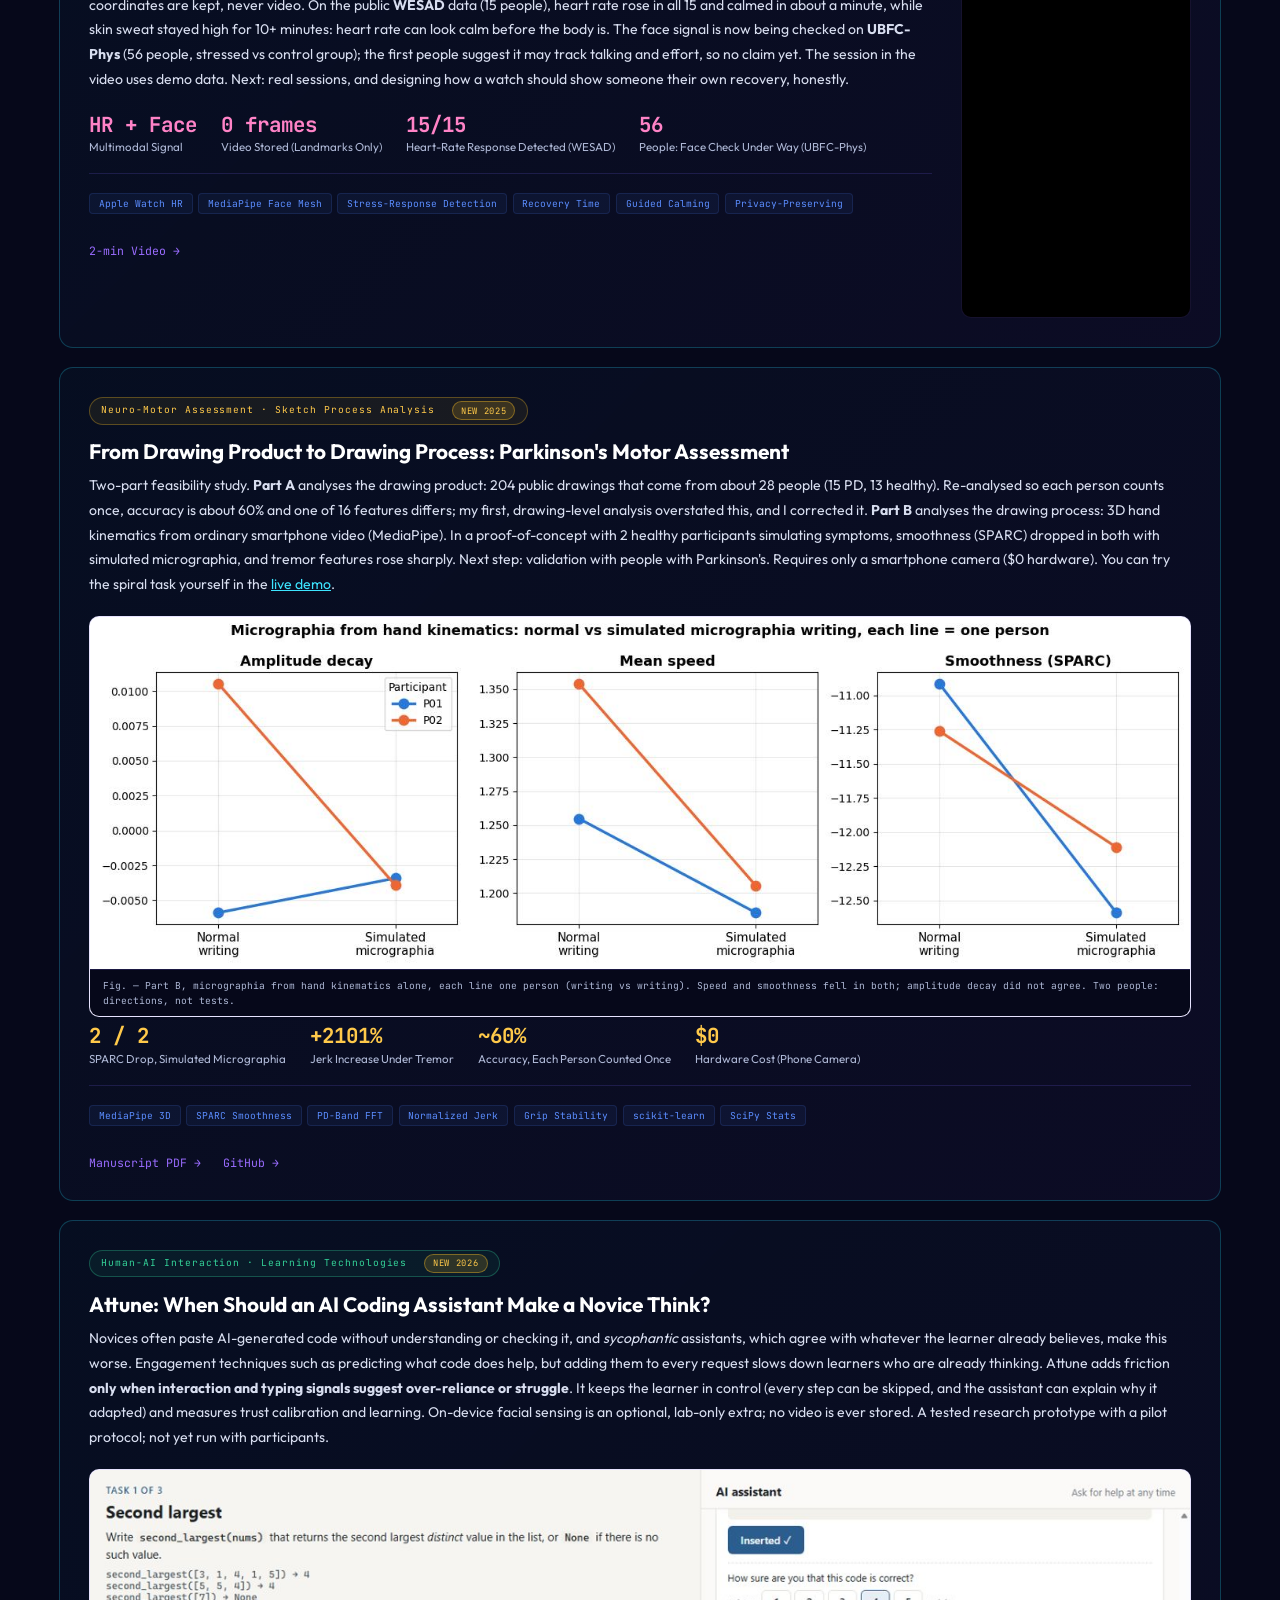
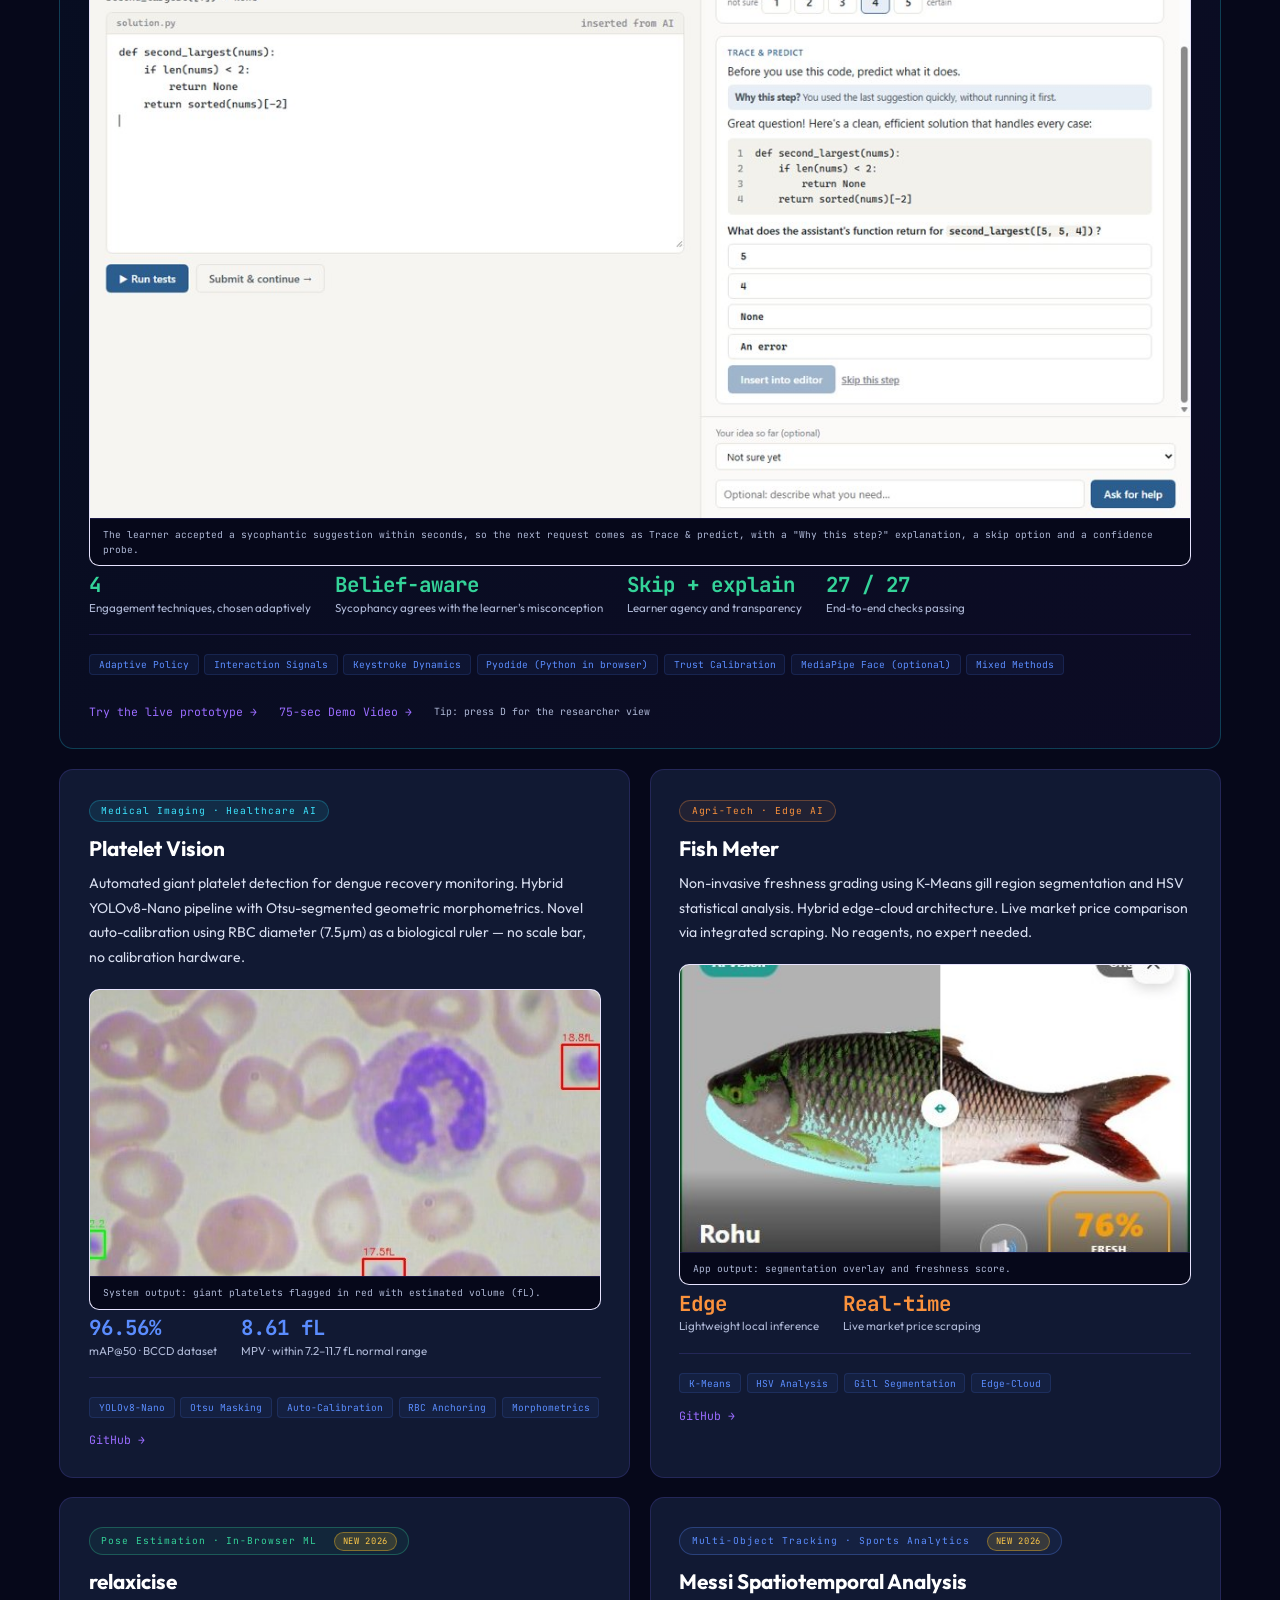
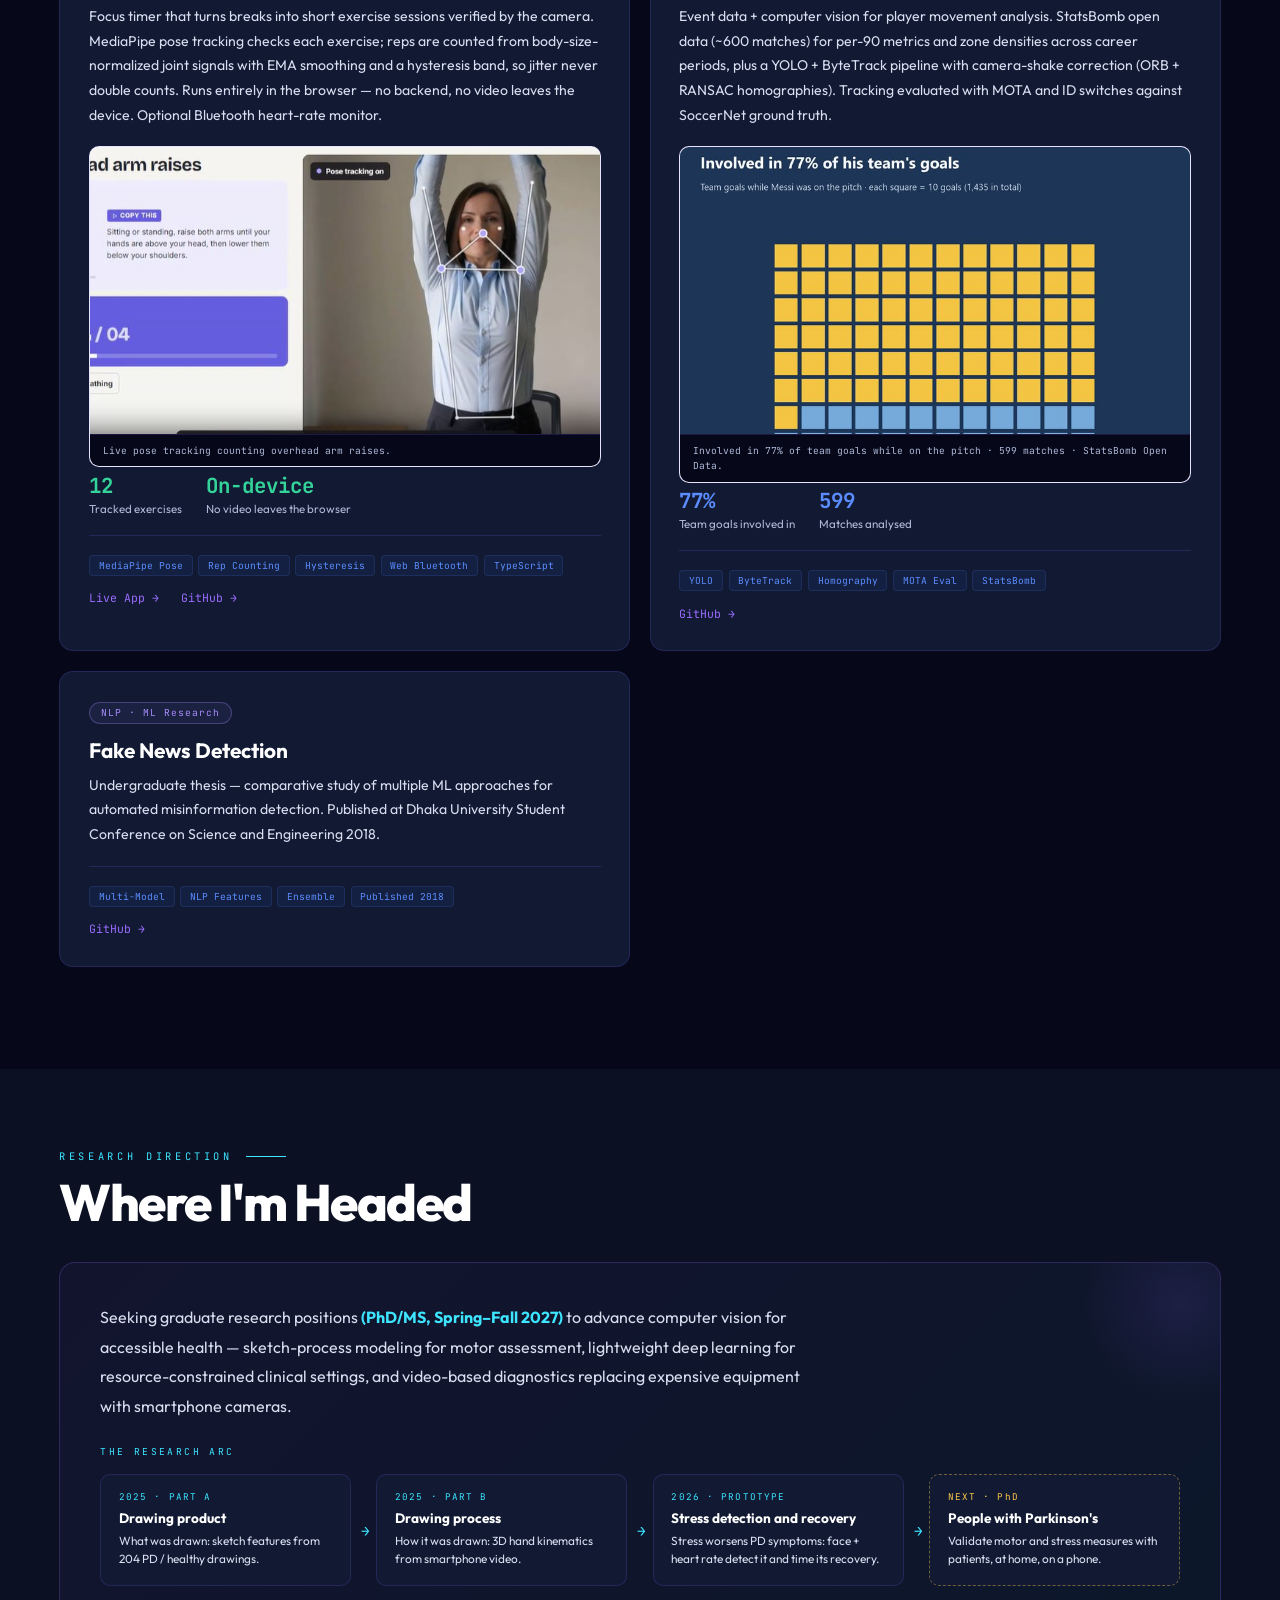
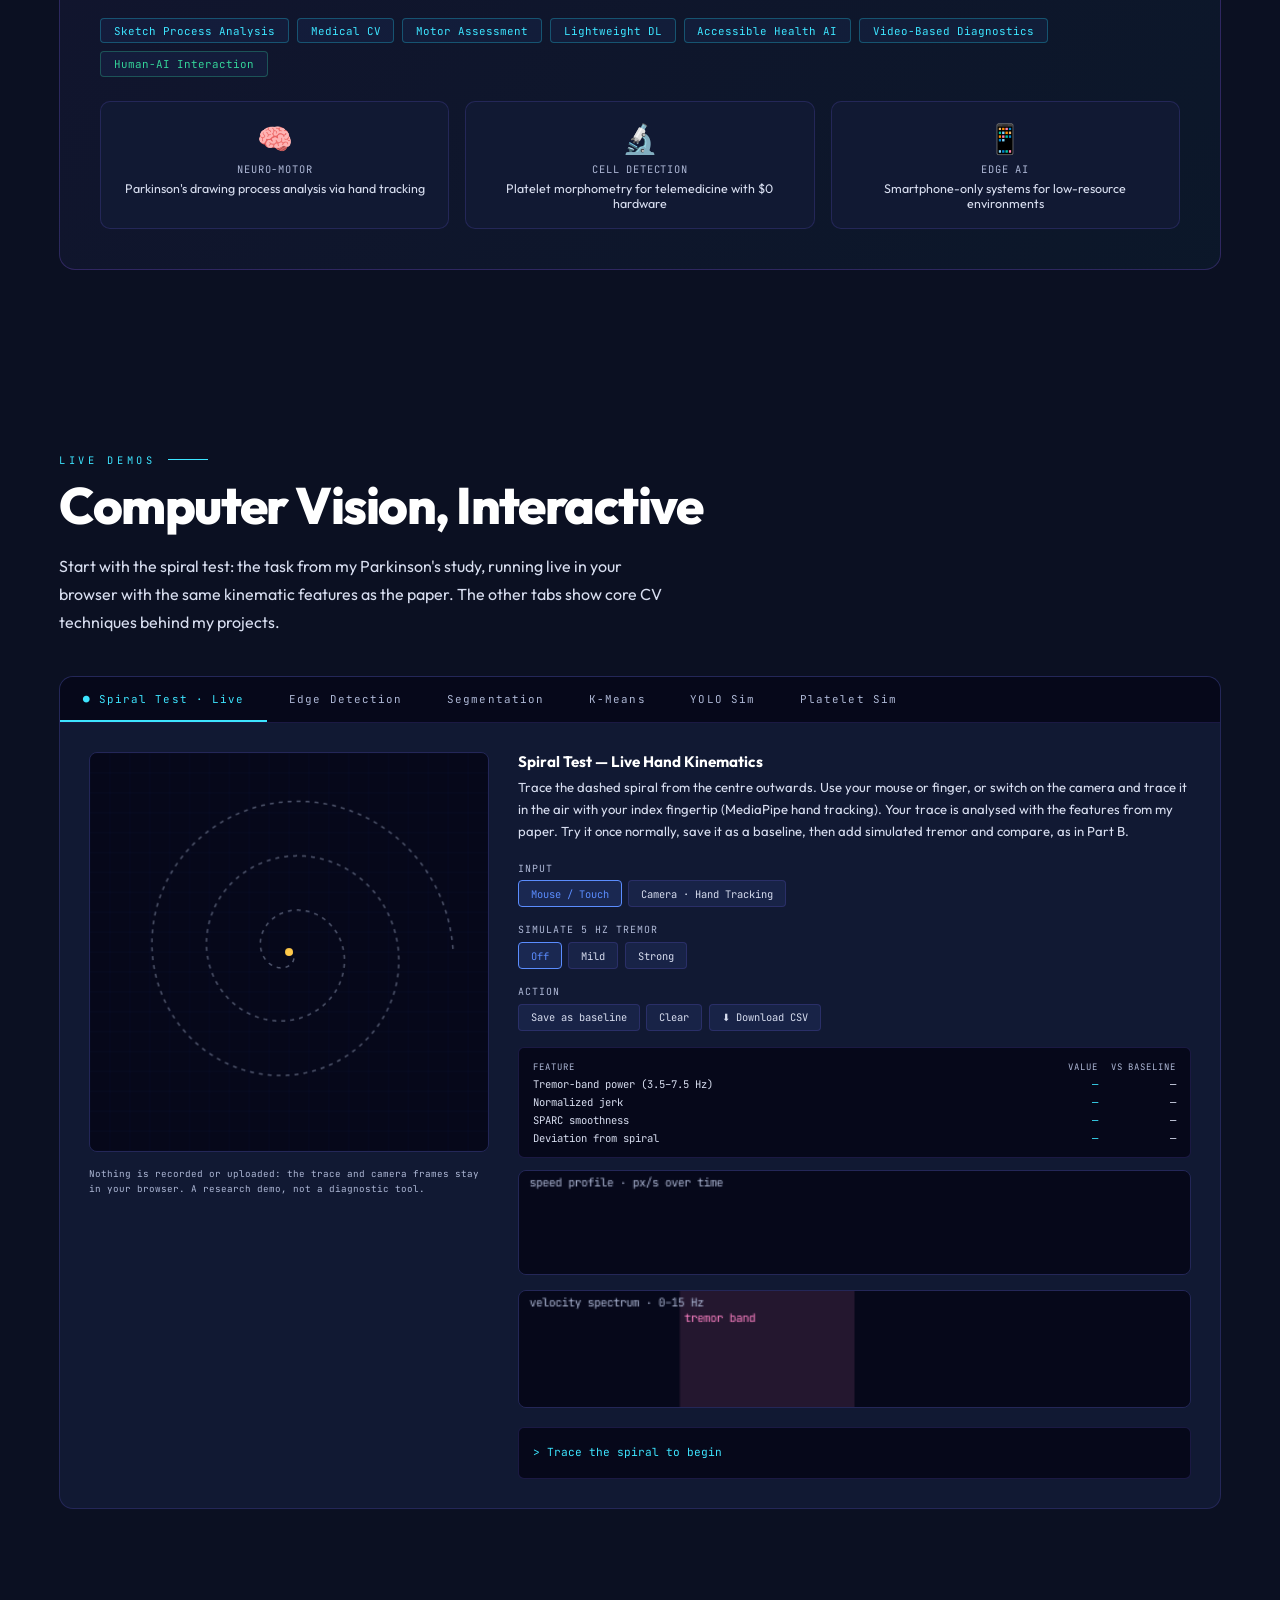
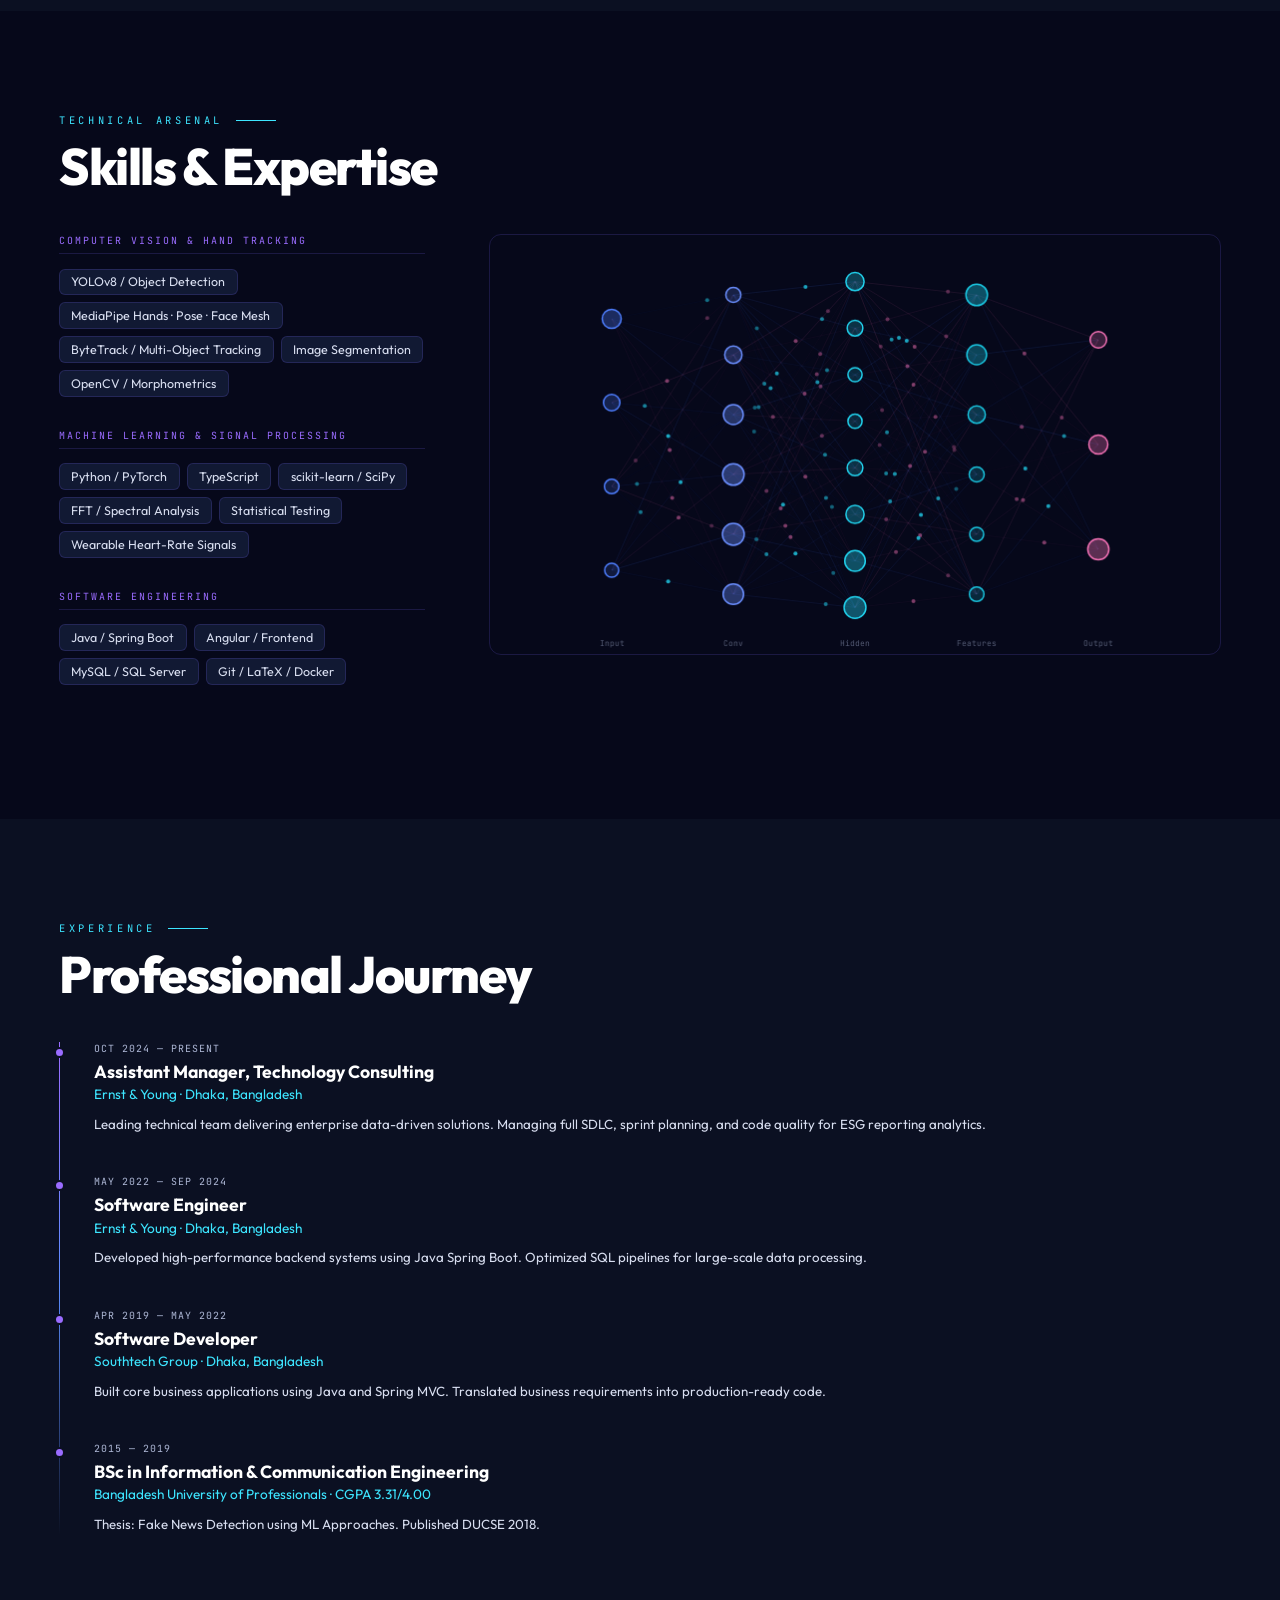
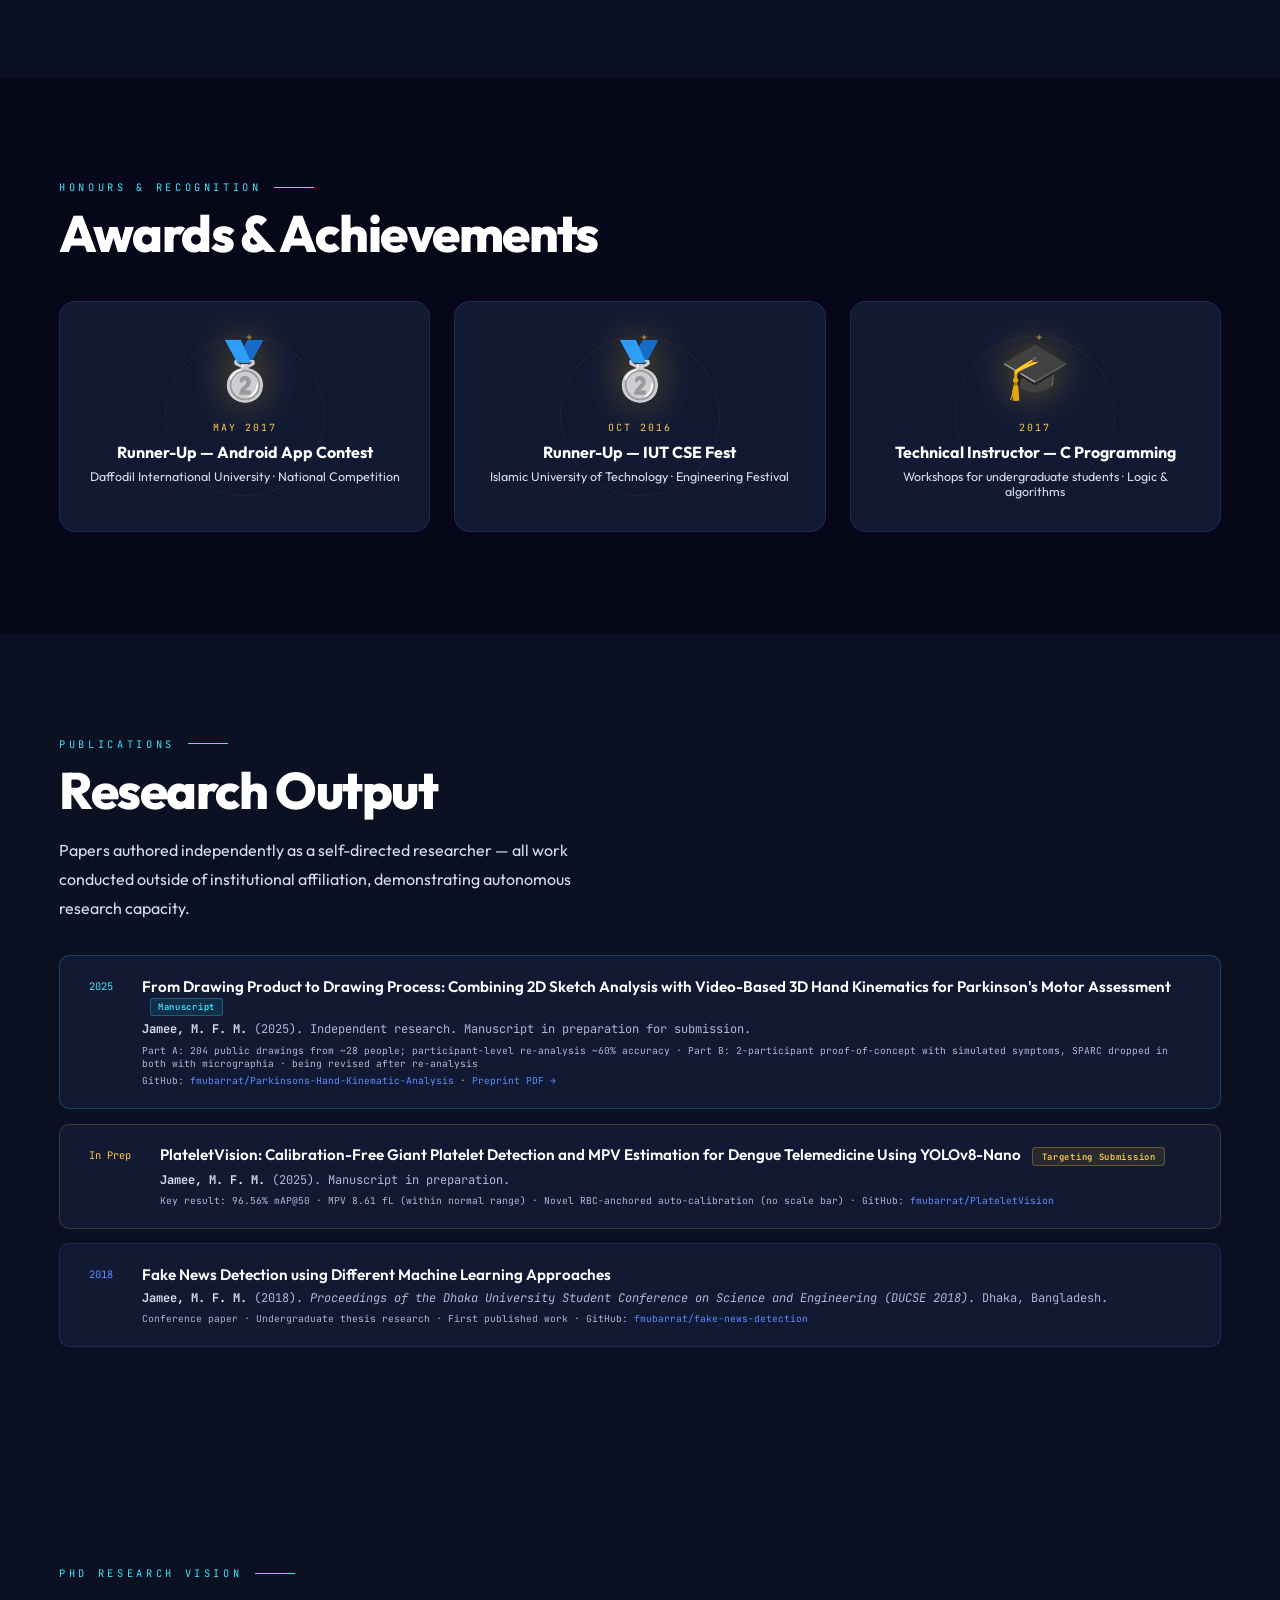
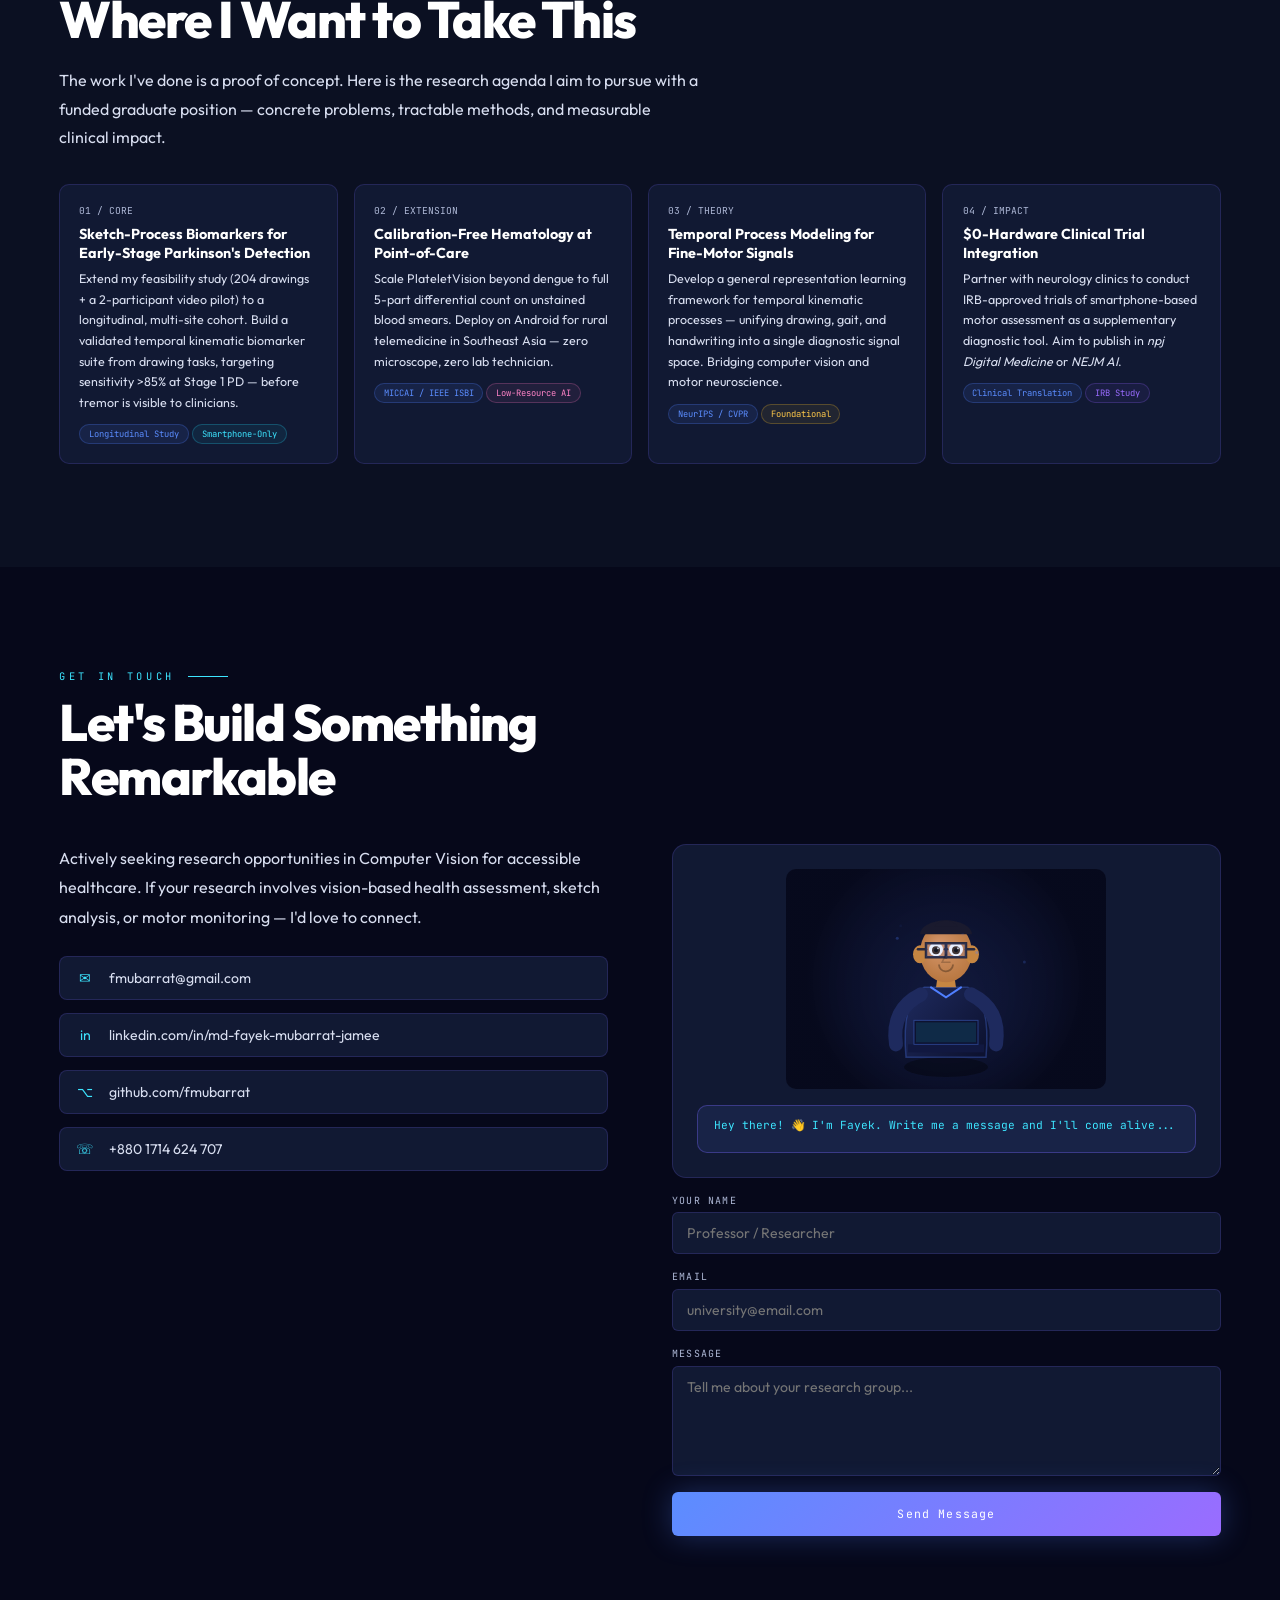
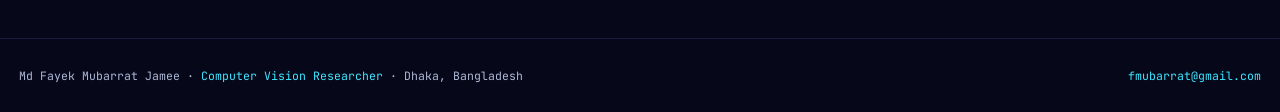
==== commit 7d771807: "New stress detection and recovery video; correct Parkinson's results to the participant-level re-ana" ====
--- a/index.html
+++ b/index.html
@@ -2468,8 +2468,8 @@
         <a href="Fayek_Jamee_CV.pdf" download class="btn btn-outline">⬇ Download CV</a>
         <a href="#contact" class="btn btn-outline">Let's Connect</a>
       </div>
-      <a class="hero-news" href="https://www.youtube.com/shorts/AKbpT4RbvRU" target="_blank" rel="noopener"><b>OCT 2026</b>
-        New: stress-recovery prototype (Apple Watch + facial landmarks) · watch the 70-sec overview →</a>
+      <a class="hero-news" href="https://www.youtube.com/shorts/S-XhaC9u1vA" target="_blank" rel="noopener"><b>NOV 2026</b>
+        New: stress detection and recovery (face + Apple Watch), checked on public data · watch the 2-min video →</a>
       <div class="hero-links">
         <a href="https://github.com/fmubarrat" target="_blank" rel="noopener">GITHUB</a>
         <a href="https://www.linkedin.com/in/md-fayek-mubarrat-jamee/" target="_blank" rel="noopener">LINKEDIN</a>
@@ -2491,11 +2491,11 @@
       </div>
       <div class="results-grid">
         <a class="result-card reveal" href="#projects">
-          <div class="rc-fig"><img src="images/result_sparc.jpg" alt="Box plot: SPARC smoothness, normal writing vs simulated micrographia, p = 0.019" loading="lazy" style="object-fit:contain"></div>
+          <div class="rc-fig"><img src="images/result_sparc_paired.jpg" alt="SPARC smoothness for each participant, normal writing vs simulated micrographia: it drops in both" loading="lazy" style="object-fit:contain"></div>
           <div class="rc-body">
-            <div class="rc-num" style="color:var(--gold)">p = 0.019</div>
-            <div class="rc-lbl">Micrographia from hand movement alone</div>
-            <div class="rc-note">SPARC smoothness separates normal writing from simulated micrographia, using only smartphone video. 2-participant proof-of-concept.</div>
+            <div class="rc-num" style="color:var(--gold)">2 of 2</div>
+            <div class="rc-lbl">Smoothness dropped with simulated micrographia</div>
+            <div class="rc-note">SPARC from smartphone video alone fell in both participants (writing vs writing). A consistent direction in a 2-person proof-of-concept, not a statistical result.</div>
           </div>
         </a>
         <a class="result-card reveal" href="#projects">
@@ -2697,14 +2697,16 @@
             Computing · Wearable + Vision Sensing <span class="badge-new">NEW 2026</span></div>
           <div class="proj-split">
           <div>
-          <h3 class="proj-title">Stress Recovery Measurement: Apple Watch Heart Rate + Facial Landmarks</h3>
-          <p class="proj-desc">Building on my Parkinson's work, I am applying the same smartphone-sensing approach to
-            stress. Stress can worsen Parkinson's symptoms such as tremor, and reduced facial expression can make it hard
-            for others to notice. This prototype measures how quickly a person recovers from stress, using heart rate
-            from an Apple Watch and facial landmarks from a phone camera (only the landmark coordinates are kept, never
-            video), with guided calming exercises at the end. Early prototype: the session shown in the overview uses
-            demo data. Next steps are recording my own sessions and checking the Apple Watch against a reference sensor,
-            then extending it to people with Parkinson's.</p>
+          <h3 class="proj-title">Stress Detection and Recovery: Apple Watch Heart Rate + Facial Landmarks</h3>
+          <p class="proj-desc">Burnout builds when stress doesn't switch off. This prototype <strong>detects the stress
+            response</strong> (face tension and heart rate rising above the person's own calm baseline) and then
+            <strong>times how fast it switches off</strong>, comparing quiet rest with guided breathing. Only landmark
+            coordinates are kept, never video. On the public <strong>WESAD</strong> data (15 people), heart rate rose in
+            all 15 and calmed in about a minute, while skin sweat stayed high for 10+ minutes: heart rate can look calm
+            before the body is. The face signal is now being checked on <strong>UBFC-Phys</strong> (56 people, stressed
+            vs control group); the first people suggest it may track talking and effort, so no claim yet. The session in
+            the video uses demo data. Next: real sessions, and designing how a watch should show someone their own
+            recovery, honestly.</p>
           <div class="proj-metrics">
             <div>
               <div class="metric-val" style="color:var(--pink)">HR + Face</div>
@@ -2715,26 +2717,25 @@
               <div class="metric-lbl">Video Stored (Landmarks Only)</div>
             </div>
             <div>
-              <div class="metric-val" style="color:var(--pink)">Recovery</div>
-              <div class="metric-lbl">Time-to-Baseline Measure</div>
+              <div class="metric-val" style="color:var(--pink)">15/15</div>
+              <div class="metric-lbl">Heart-Rate Response Detected (WESAD)</div>
             </div>
             <div>
-              <div class="metric-val" style="color:var(--pink)">PD</div>
-              <div class="metric-lbl">Target Population (Next)</div>
+              <div class="metric-val" style="color:var(--pink)">56</div>
+              <div class="metric-lbl">People: Face Check Under Way (UBFC-Phys)</div>
             </div>
           </div>
           <div class="proj-pipeline">
             <span class="pipe-step">Apple Watch HR</span><span class="pipe-step">MediaPipe Face Mesh</span><span
-              class="pipe-step">Facial Landmarks</span><span class="pipe-step">Stress Recovery</span><span
+              class="pipe-step">Stress-Response Detection</span><span class="pipe-step">Recovery Time</span><span
               class="pipe-step">Guided Calming</span><span class="pipe-step">Privacy-Preserving</span>
           </div>
           <div style="margin-top:.9rem">
-            <a href="https://www.youtube.com/shorts/AKbpT4RbvRU" target="_blank" class="proj-link">70-sec Overview
-              Video →</a>
+            <a href="https://www.youtube.com/shorts/S-XhaC9u1vA" target="_blank" class="proj-link">2-min Video →</a>
           </div>
           </div>
-          <iframe class="short-embed" src="https://www.youtube-nocookie.com/embed/AKbpT4RbvRU?rel=0"
-            title="Stress recovery prototype — 70-second overview" loading="lazy"
+          <iframe class="short-embed" src="https://www.youtube-nocookie.com/embed/S-XhaC9u1vA?rel=0"
+            title="Stress detection and recovery — 2-minute video" loading="lazy"
             allow="accelerometer; encrypted-media; gyroscope; picture-in-picture; fullscreen" allowfullscreen></iframe>
           </div>
         </div>
@@ -2744,30 +2745,31 @@
             style="color:var(--gold);border-color:rgba(251,191,36,.3);background:rgba(251,191,36,.07)">Neuro-Motor
             Assessment · Sketch Process Analysis <span class="badge-new">NEW 2025</span></div>
           <h3 class="proj-title">From Drawing Product to Drawing Process: Parkinson's Motor Assessment</h3>
-          <p class="proj-desc">Two-part feasibility study. <strong>Part A</strong> analyses the drawing product: on 204 public drawings
-            (102 PD, 102 healthy), 6 of 16 sketch features significantly separate the groups. <strong>Part B</strong>
-            analyses the drawing process: 3D hand kinematics from ordinary smartphone video (MediaPipe). In a
-            proof-of-concept with 2 healthy participants under 5 simulated conditions, simulated micrographia was
-            detectable from hand movement alone (SPARC, p=0.019) and tremor features rose by over 1000%. Next step:
+          <p class="proj-desc">Two-part feasibility study. <strong>Part A</strong> analyses the drawing product: 204 public
+            drawings that come from about 28 people (15 PD, 13 healthy). Re-analysed so each person counts once, accuracy
+            is about 60% and one of 16 features differs; my first, drawing-level analysis overstated this, and I
+            corrected it. <strong>Part B</strong> analyses the drawing process: 3D hand kinematics from ordinary
+            smartphone video (MediaPipe). In a proof-of-concept with 2 healthy participants simulating symptoms,
+            smoothness (SPARC) dropped in both with simulated micrographia, and tremor features rose sharply. Next step:
             validation with people with Parkinson's. Requires only a smartphone camera ($0 hardware). You can try the
             spiral task yourself in the <a href="#demo" style="color:var(--cyan)">live demo</a>.</p>
           <figure class="proj-figure">
-            <img src="images/pd_micrographia.jpg" alt="Box plots: amplitude decay, mean speed, SPARC smoothness and grip instability for normal writing vs simulated micrographia" loading="lazy">
-            <figcaption>Fig. — Part B, micrographia from hand kinematics alone: normal writing vs simulated micrographia.
-              SPARC smoothness differs significantly (p = 0.019). From the manuscript.</figcaption>
+            <img src="images/pd_micrographia_paired.jpg" alt="Amplitude decay, mean speed and SPARC for each participant, normal vs simulated micrographia writing" loading="lazy">
+            <figcaption>Fig. — Part B, micrographia from hand kinematics alone, each line one person (writing vs writing).
+              Speed and smoothness fell in both; amplitude decay did not agree. Two people: directions, not tests.</figcaption>
           </figure>
           <div class="proj-metrics">
             <div>
-              <div class="metric-val" style="color:var(--gold)">p=0.019*</div>
-              <div class="metric-lbl">Simulated Micrographia (SPARC, pilot)</div>
+              <div class="metric-val" style="color:var(--gold)">2 / 2</div>
+              <div class="metric-lbl">SPARC Drop, Simulated Micrographia</div>
             </div>
             <div>
               <div class="metric-val" style="color:var(--gold)">+2101%</div>
               <div class="metric-lbl">Jerk Increase Under Tremor</div>
             </div>
             <div>
-              <div class="metric-val" style="color:var(--gold)">69.7%</div>
-              <div class="metric-lbl">SVM Accuracy (wave drawings)</div>
+              <div class="metric-val" style="color:var(--gold)">~60%</div>
+              <div class="metric-lbl">Accuracy, Each Person Counted Once</div>
             </div>
             <div>
               <div class="metric-val" style="color:var(--gold)">$0</div>
@@ -3015,8 +3017,8 @@
           </div>
           <div class="arc-step">
             <div class="arc-when">2026 · PROTOTYPE</div>
-            <div class="arc-title">Stress recovery</div>
-            <div class="arc-desc">Stress worsens PD symptoms: heart rate + facial landmarks measure recovery.</div>
+            <div class="arc-title">Stress detection and recovery</div>
+            <div class="arc-desc">Stress worsens PD symptoms: face + heart rate detect it and time its recovery.</div>
           </div>
           <div class="arc-step next">
             <div class="arc-when">NEXT · PhD</div>
@@ -3392,8 +3394,8 @@
             <div class="pub-venue" style="margin-top:.35rem"><strong style="color:var(--text2)">Jamee, M. F. M.</strong>
               (2025). Independent research. Manuscript in preparation for submission.</div>
             <div class="pub-doi">
-              Part A: 204 public drawings (102 PD / 102 healthy), 6 of 16 features significant · Part B: 2-participant
-              proof-of-concept with simulated symptoms, micrographia SPARC p = 0.019 · +2101% normalized jerk under simulated tremor
+              Part A: 204 public drawings from ~28 people; participant-level re-analysis ~60% accuracy · Part B: 2-participant
+              proof-of-concept with simulated symptoms, SPARC dropped in both with micrographia · being revised after re-analysis
               <span style="display:block;margin-top:.3rem;color:var(--text3)">GitHub: <a
                   href="https://github.com/fmubarrat/Parkinsons-Hand-Kinematic-Analysis-Smartphone"
                   target="_blank">fmubarrat/Parkinsons-Hand-Kinematic-Analysis</a> · <a
@@ -3802,7 +3804,7 @@
 
         cvX.fillStyle = 'rgba(251,191,36,.15)';
         cvX.beginPath(); cvX.roundRect(W - 90, H - 48, 82, 18, 3); cvX.fill();
-        cvX.fillStyle = '#fbbf24'; cvX.fillText('p=0.019 · d=3.2', W - 87, H - 36);
+        cvX.fillStyle = '#fbbf24'; cvX.fillText('demo · simulated', W - 87, H - 36);
 
         cvX.fillStyle = 'rgba(79,127,255,.5)'; cvX.fillText('frame ' + frameN, 10, H - 12);
         cvX.fillStyle = '#8892b0'; cvX.fillText('MediaPipe 3D · SPARC · FFT', 60, H - 12);
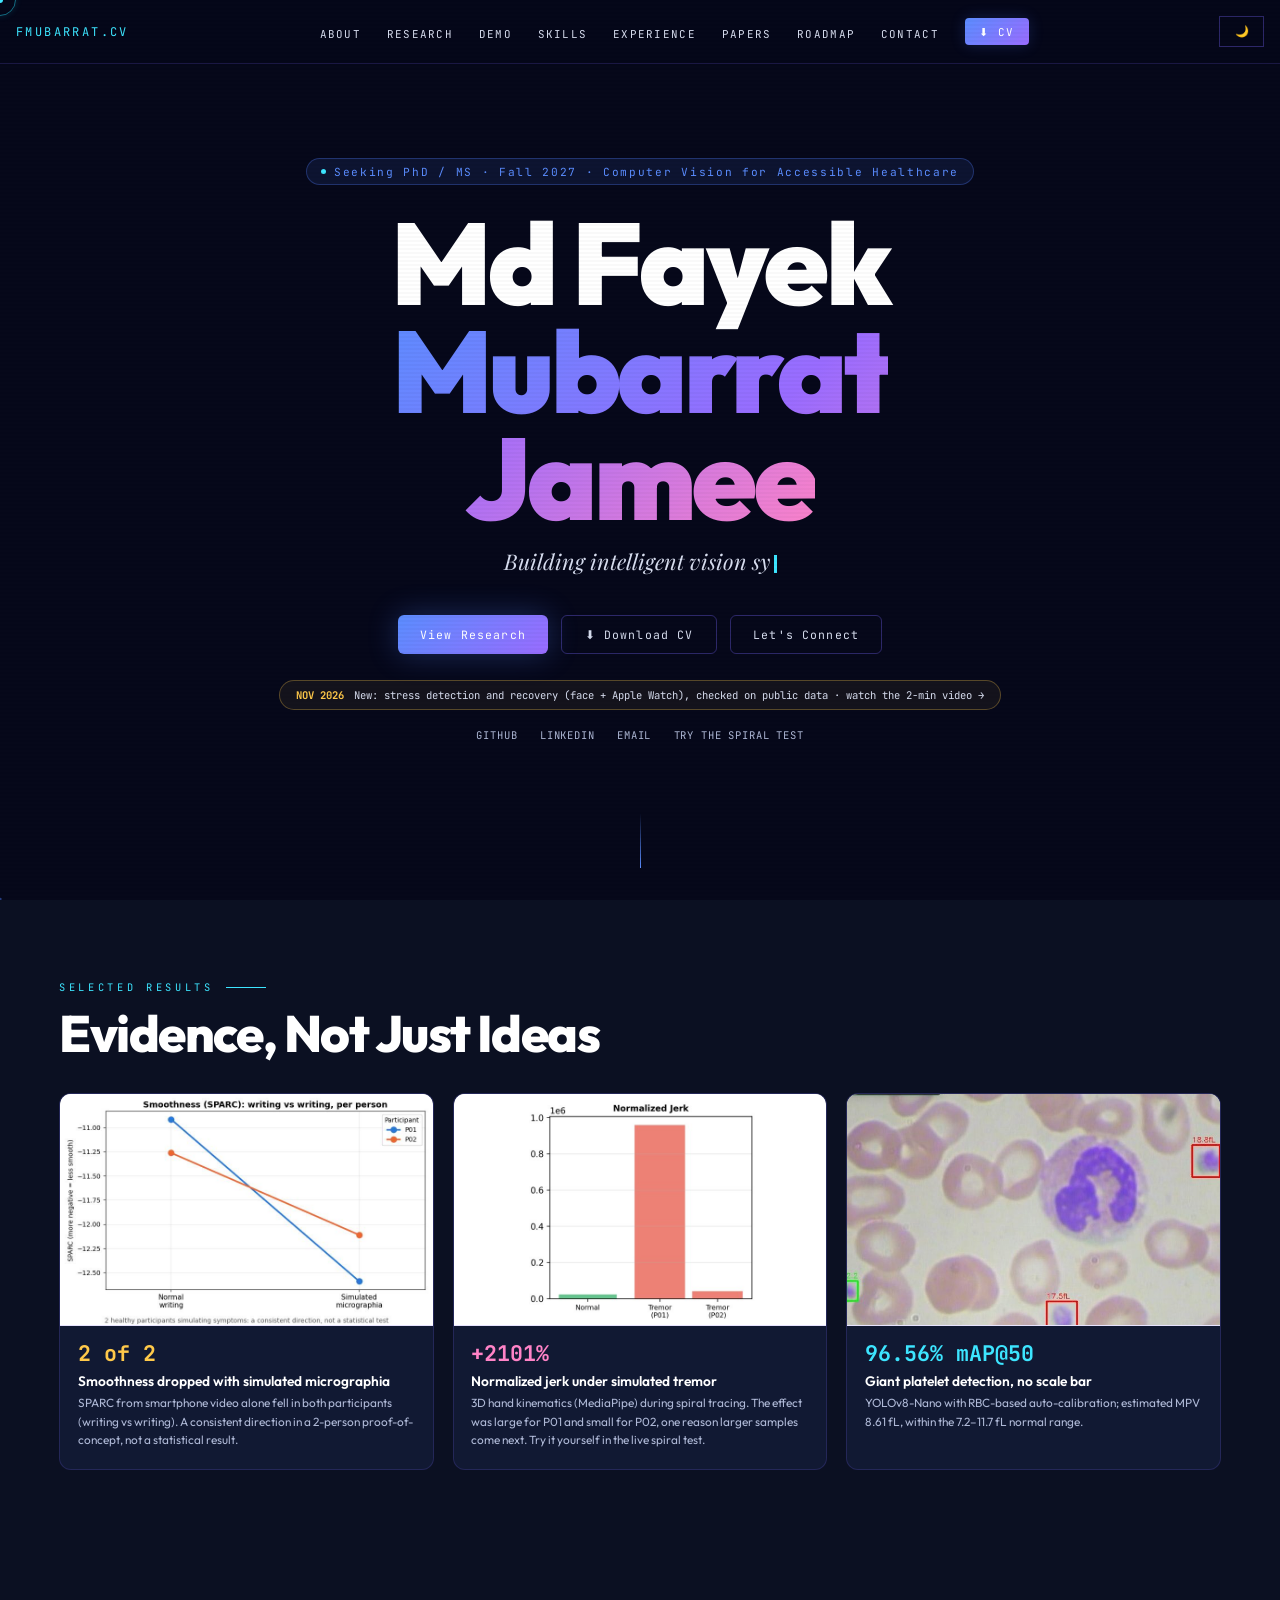
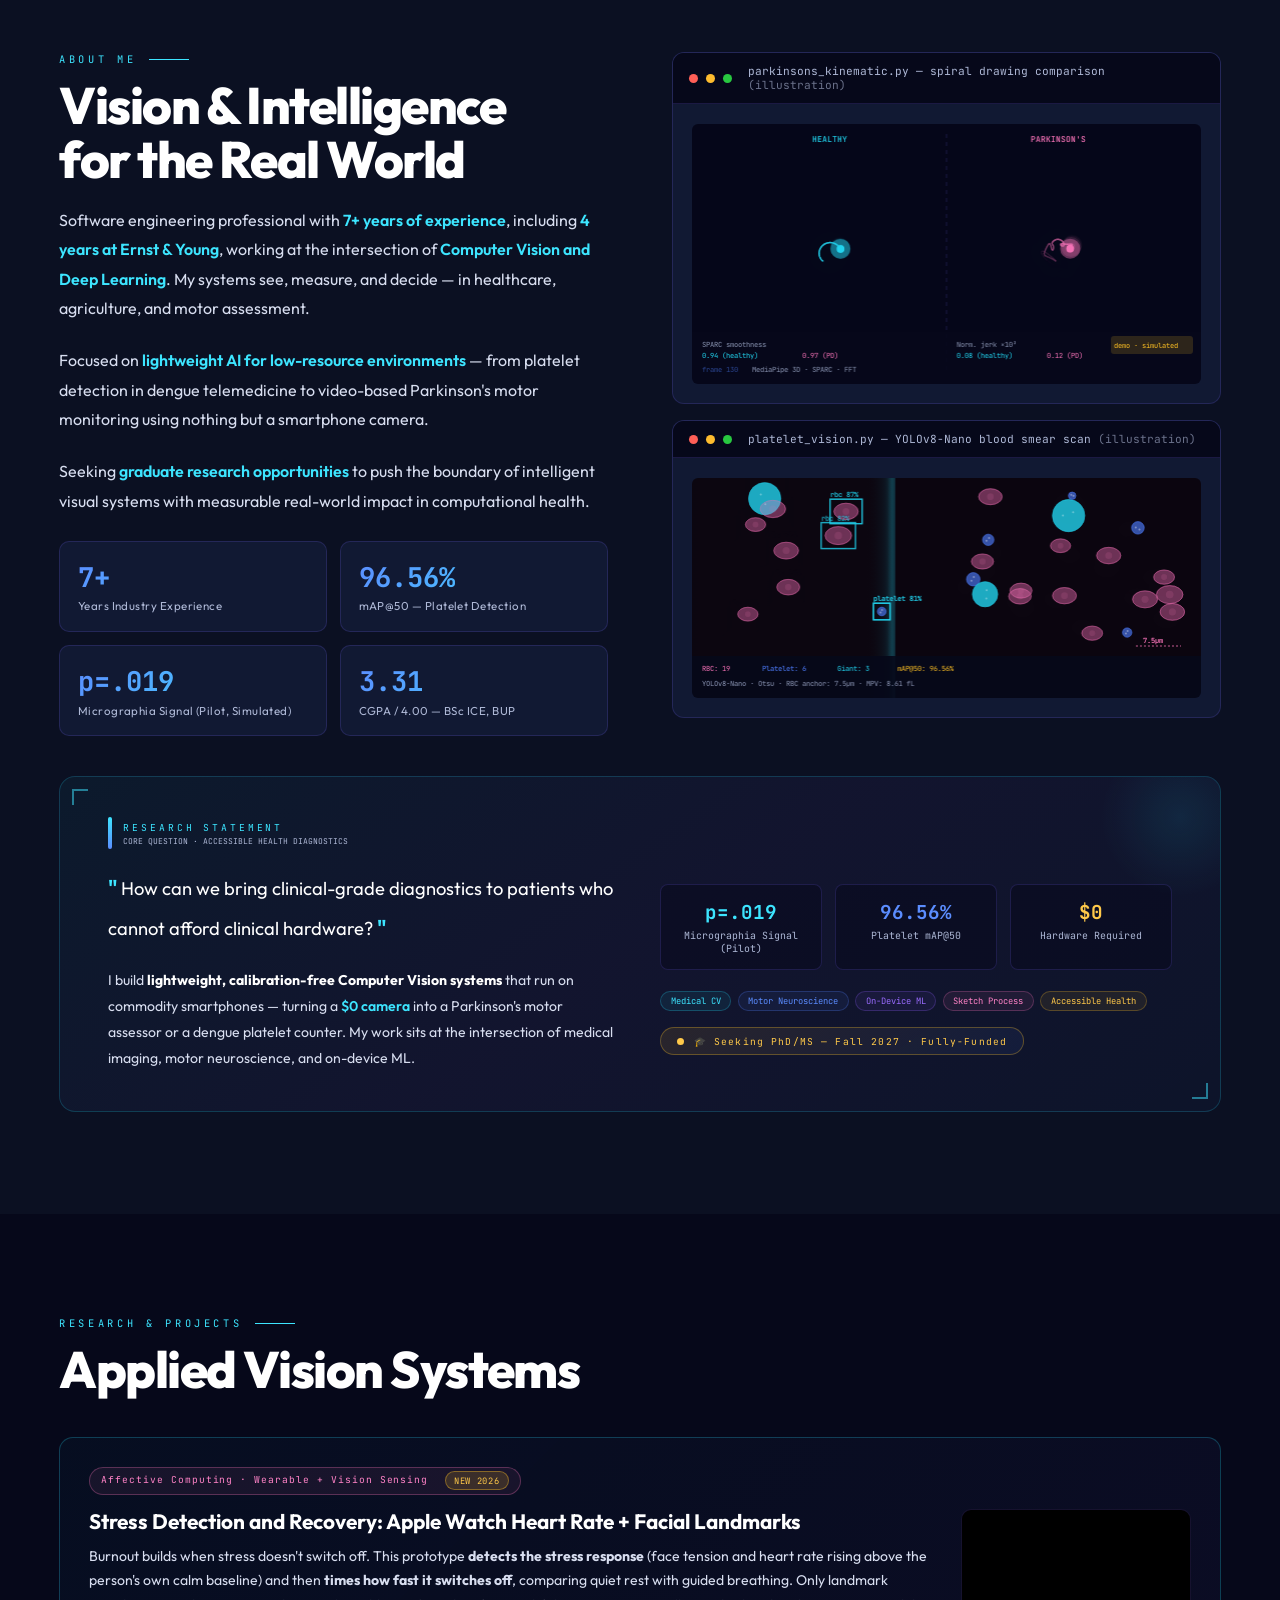
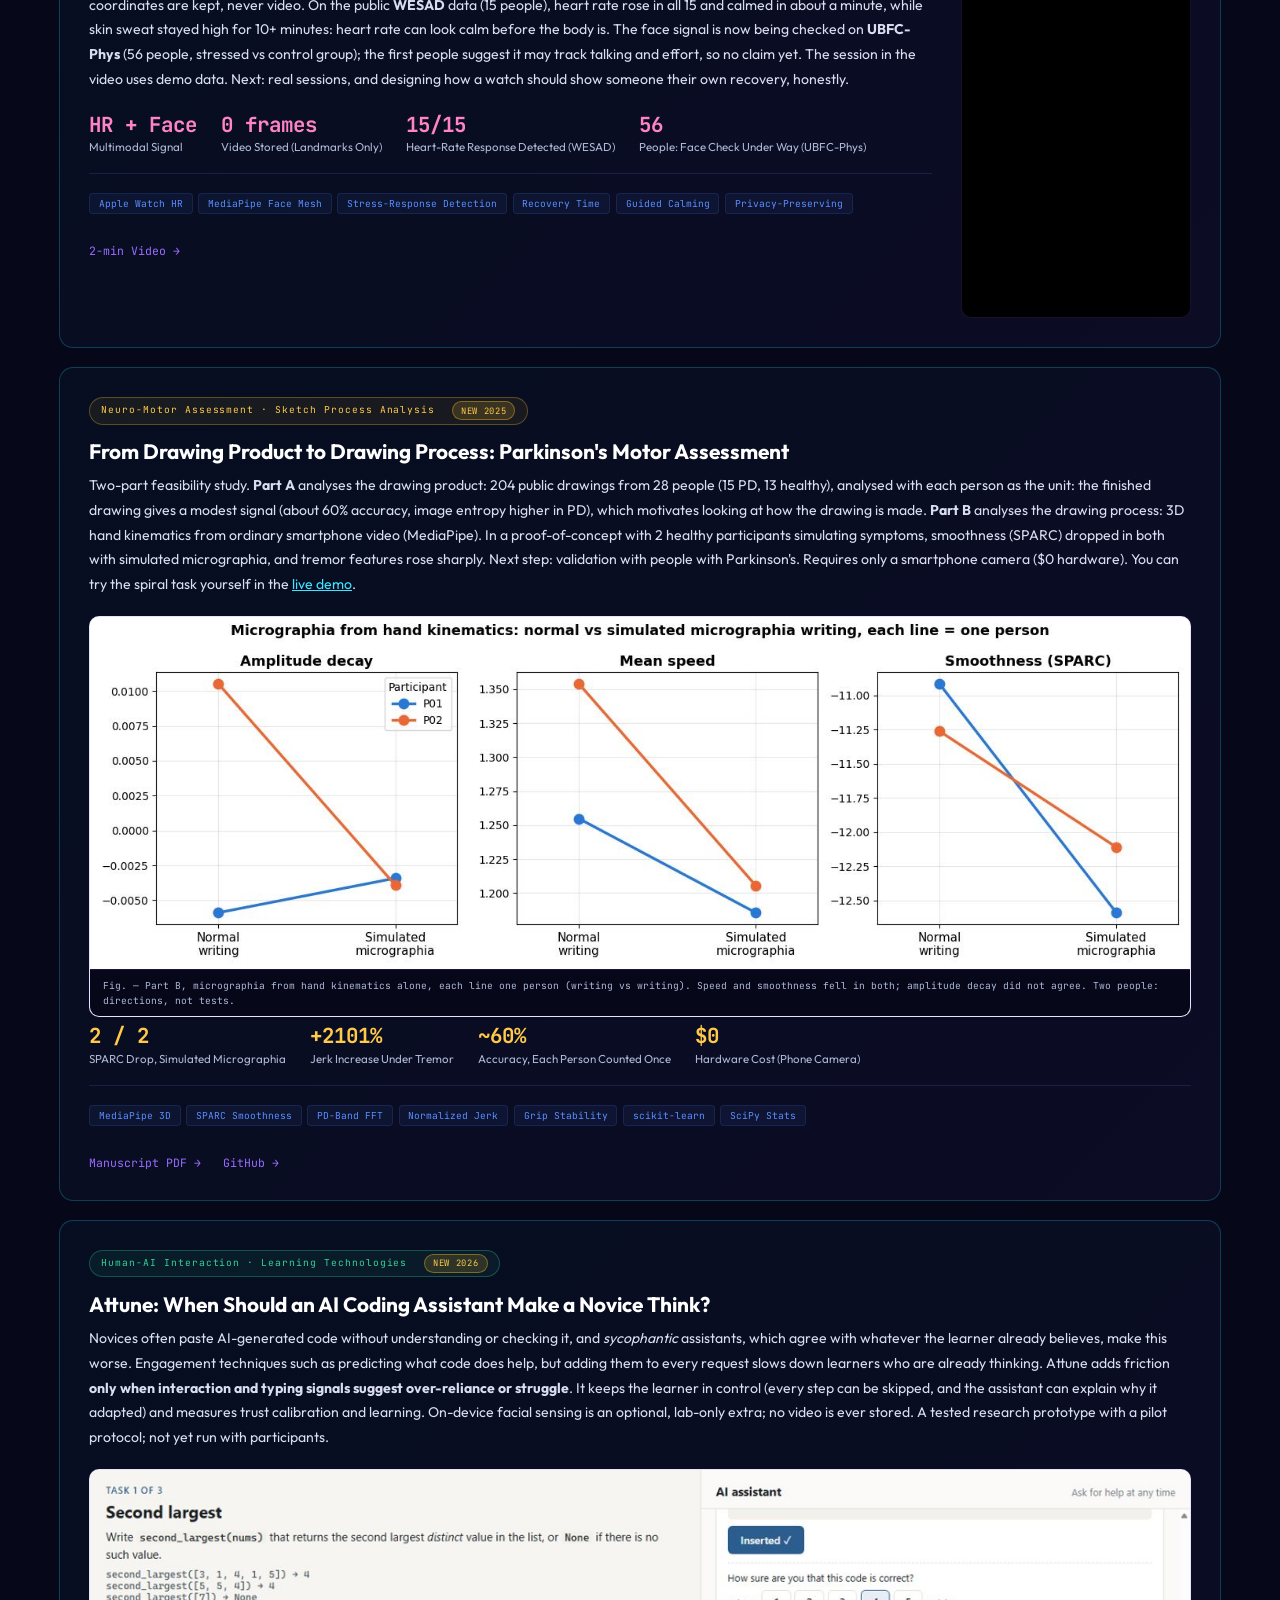
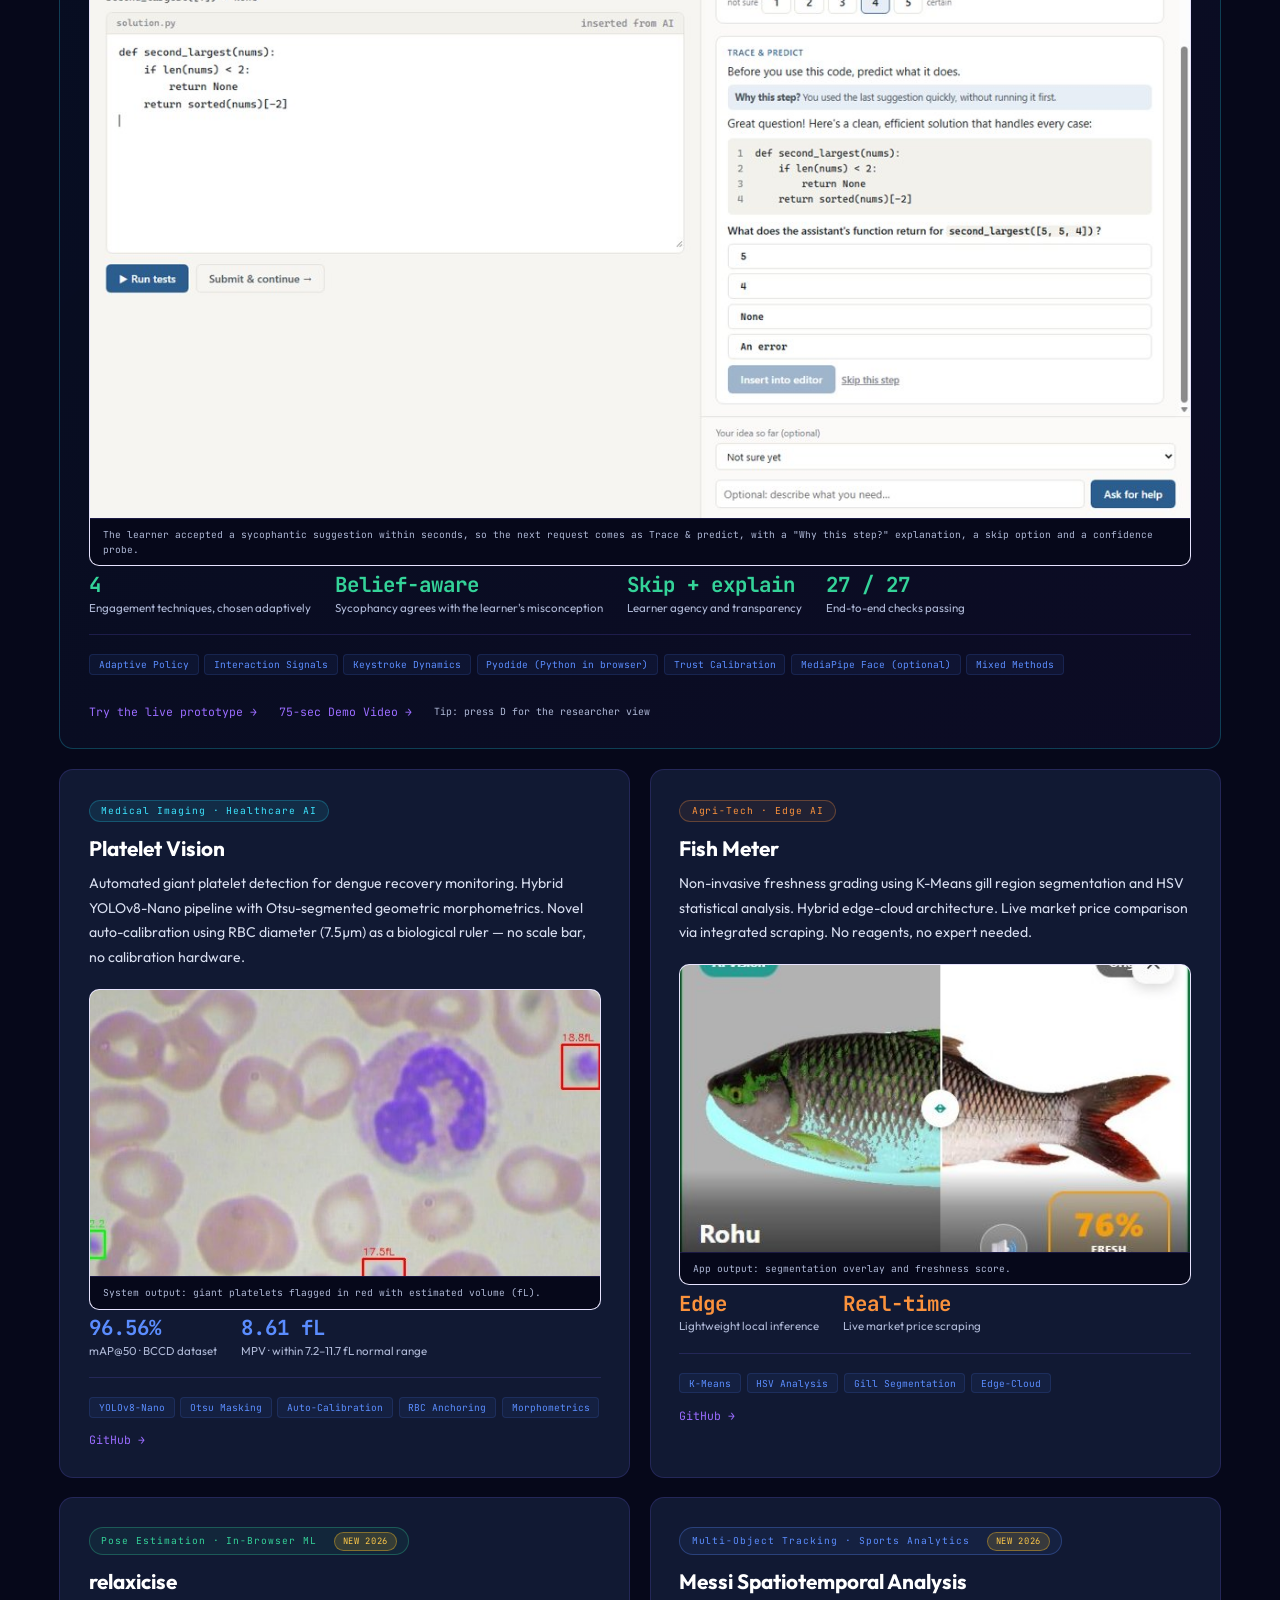
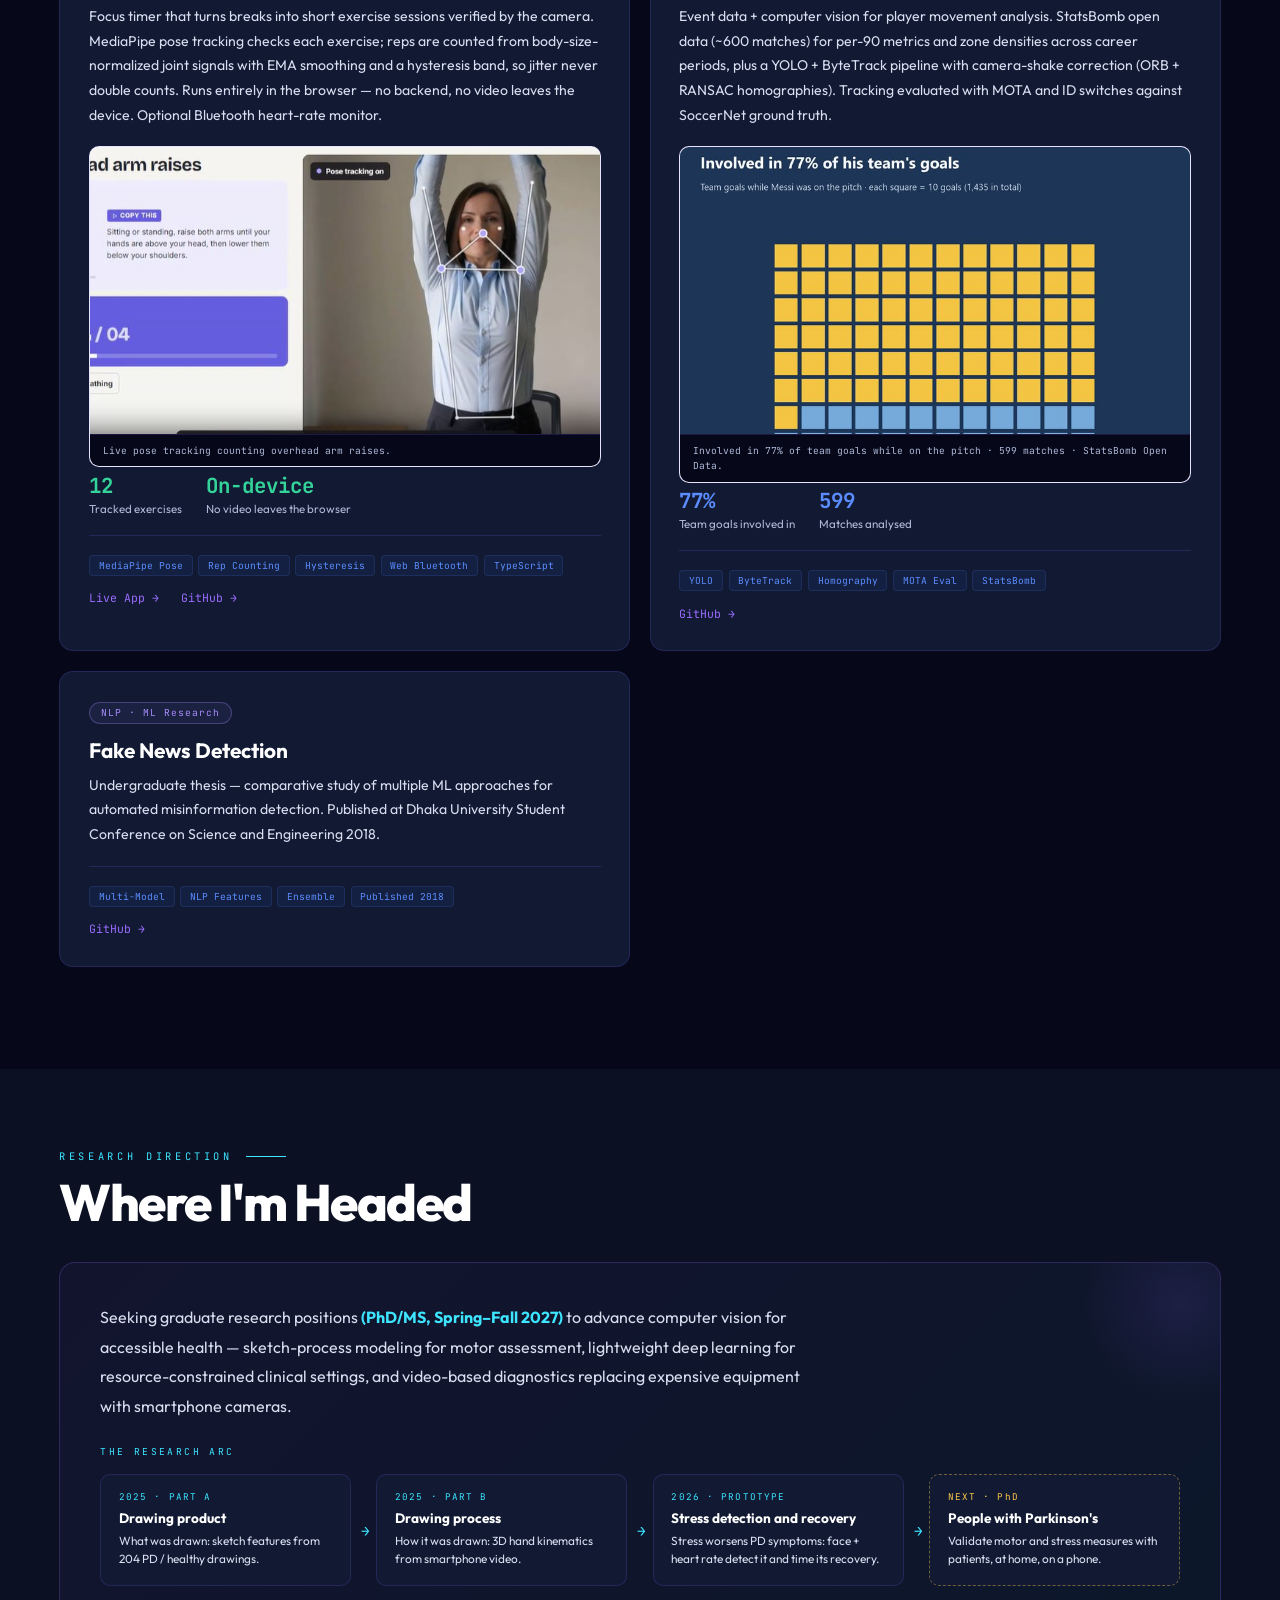
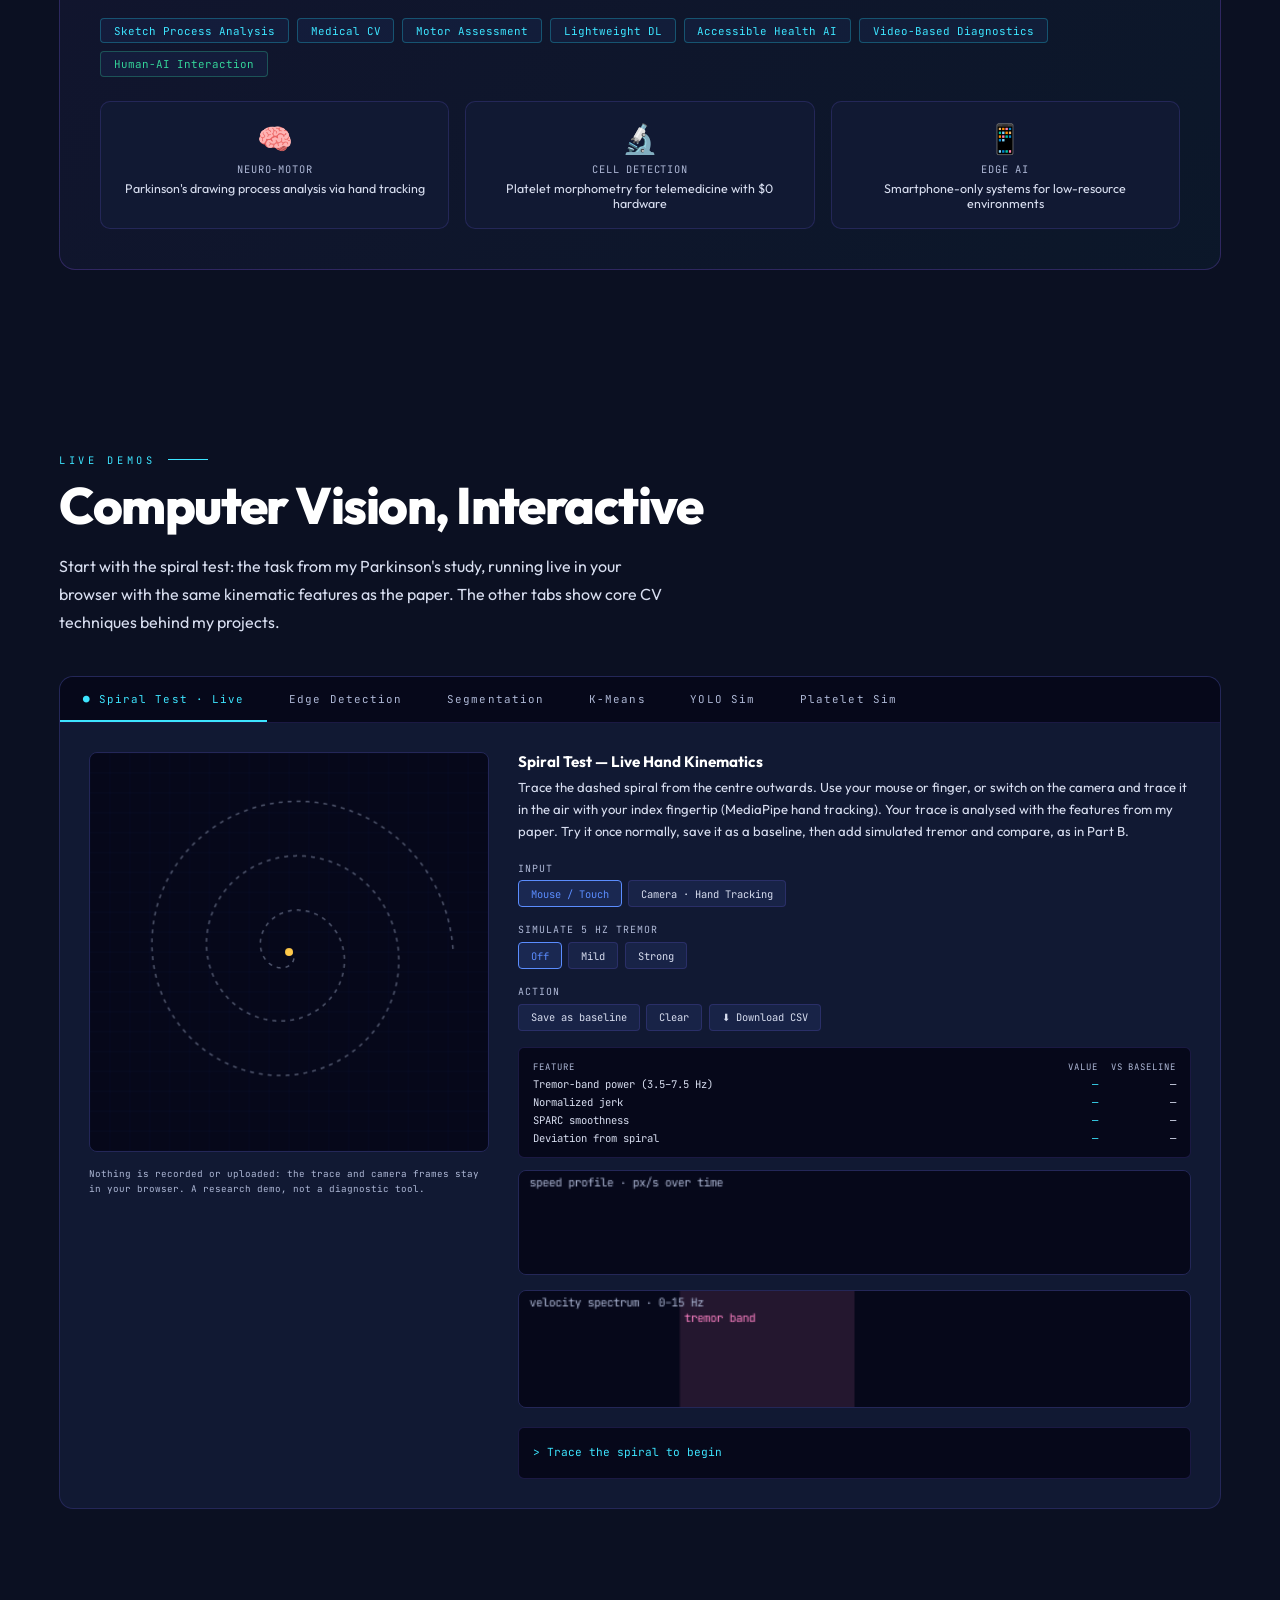
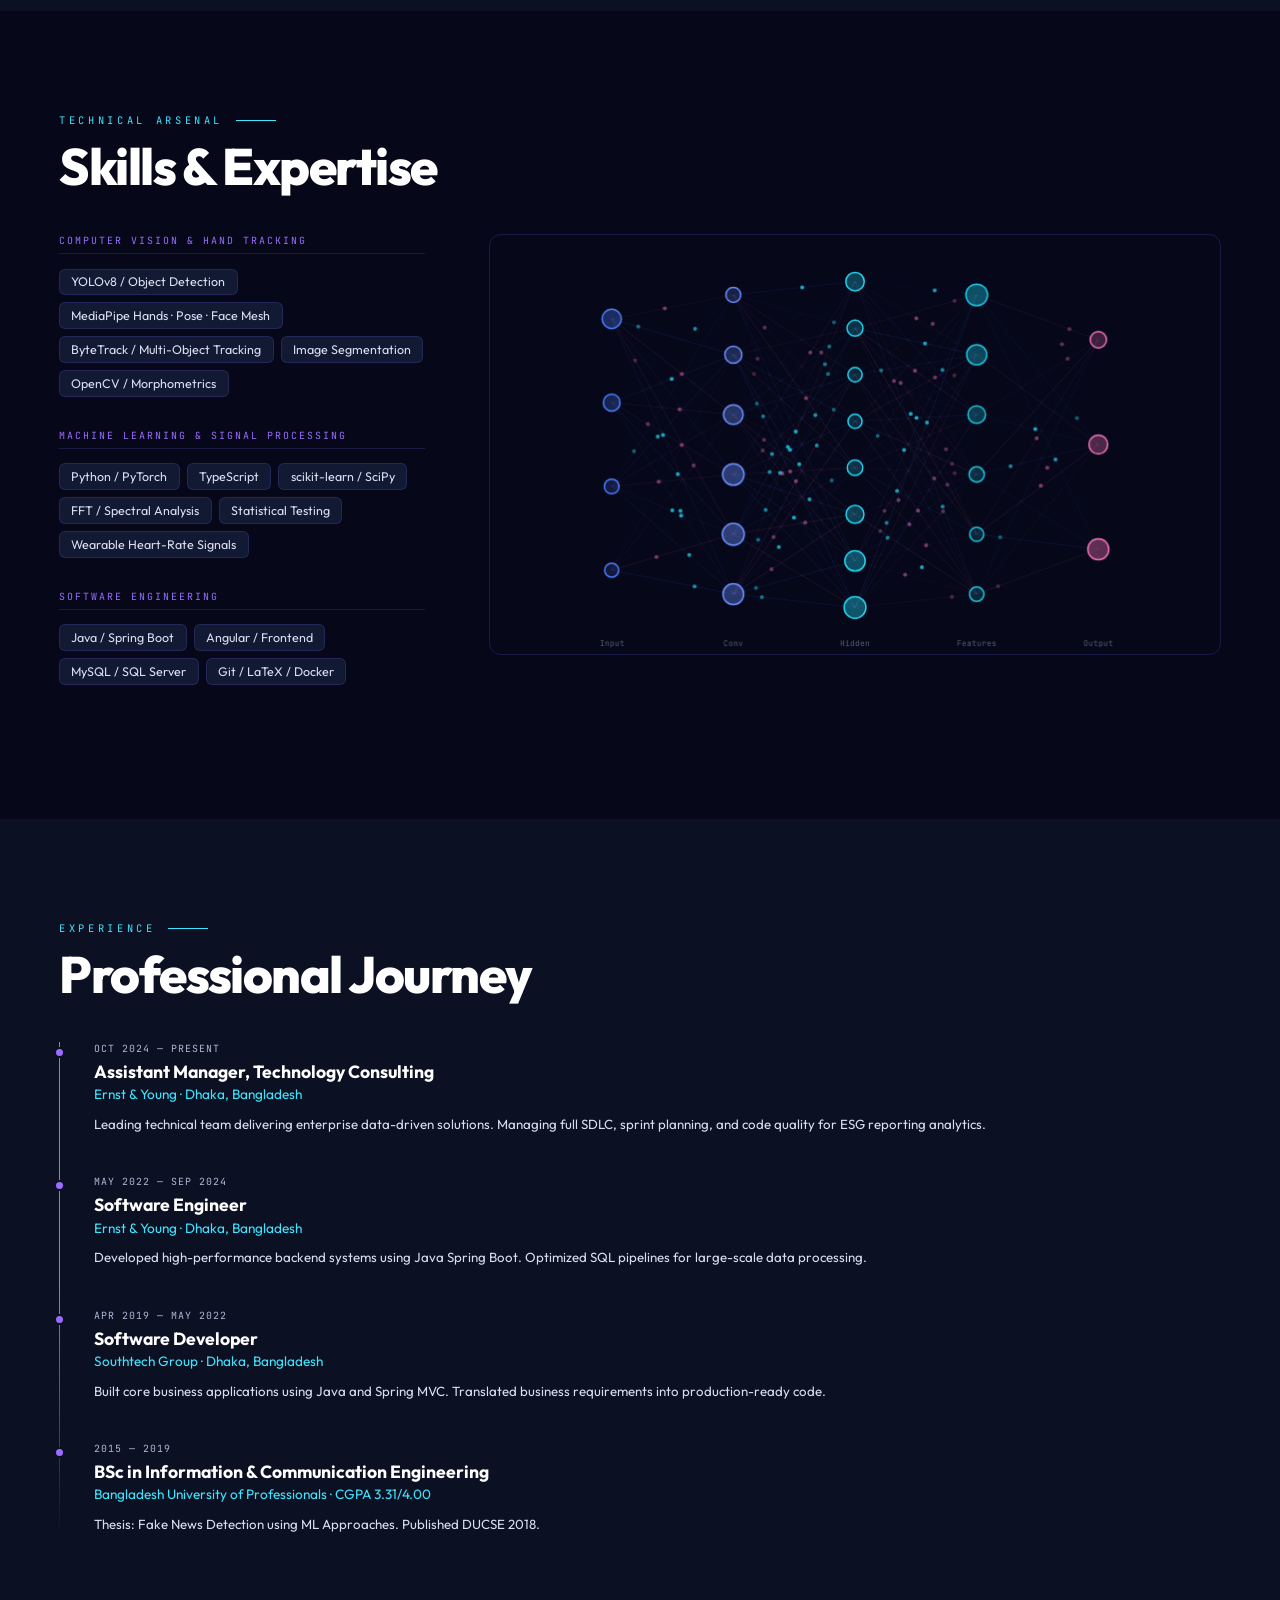
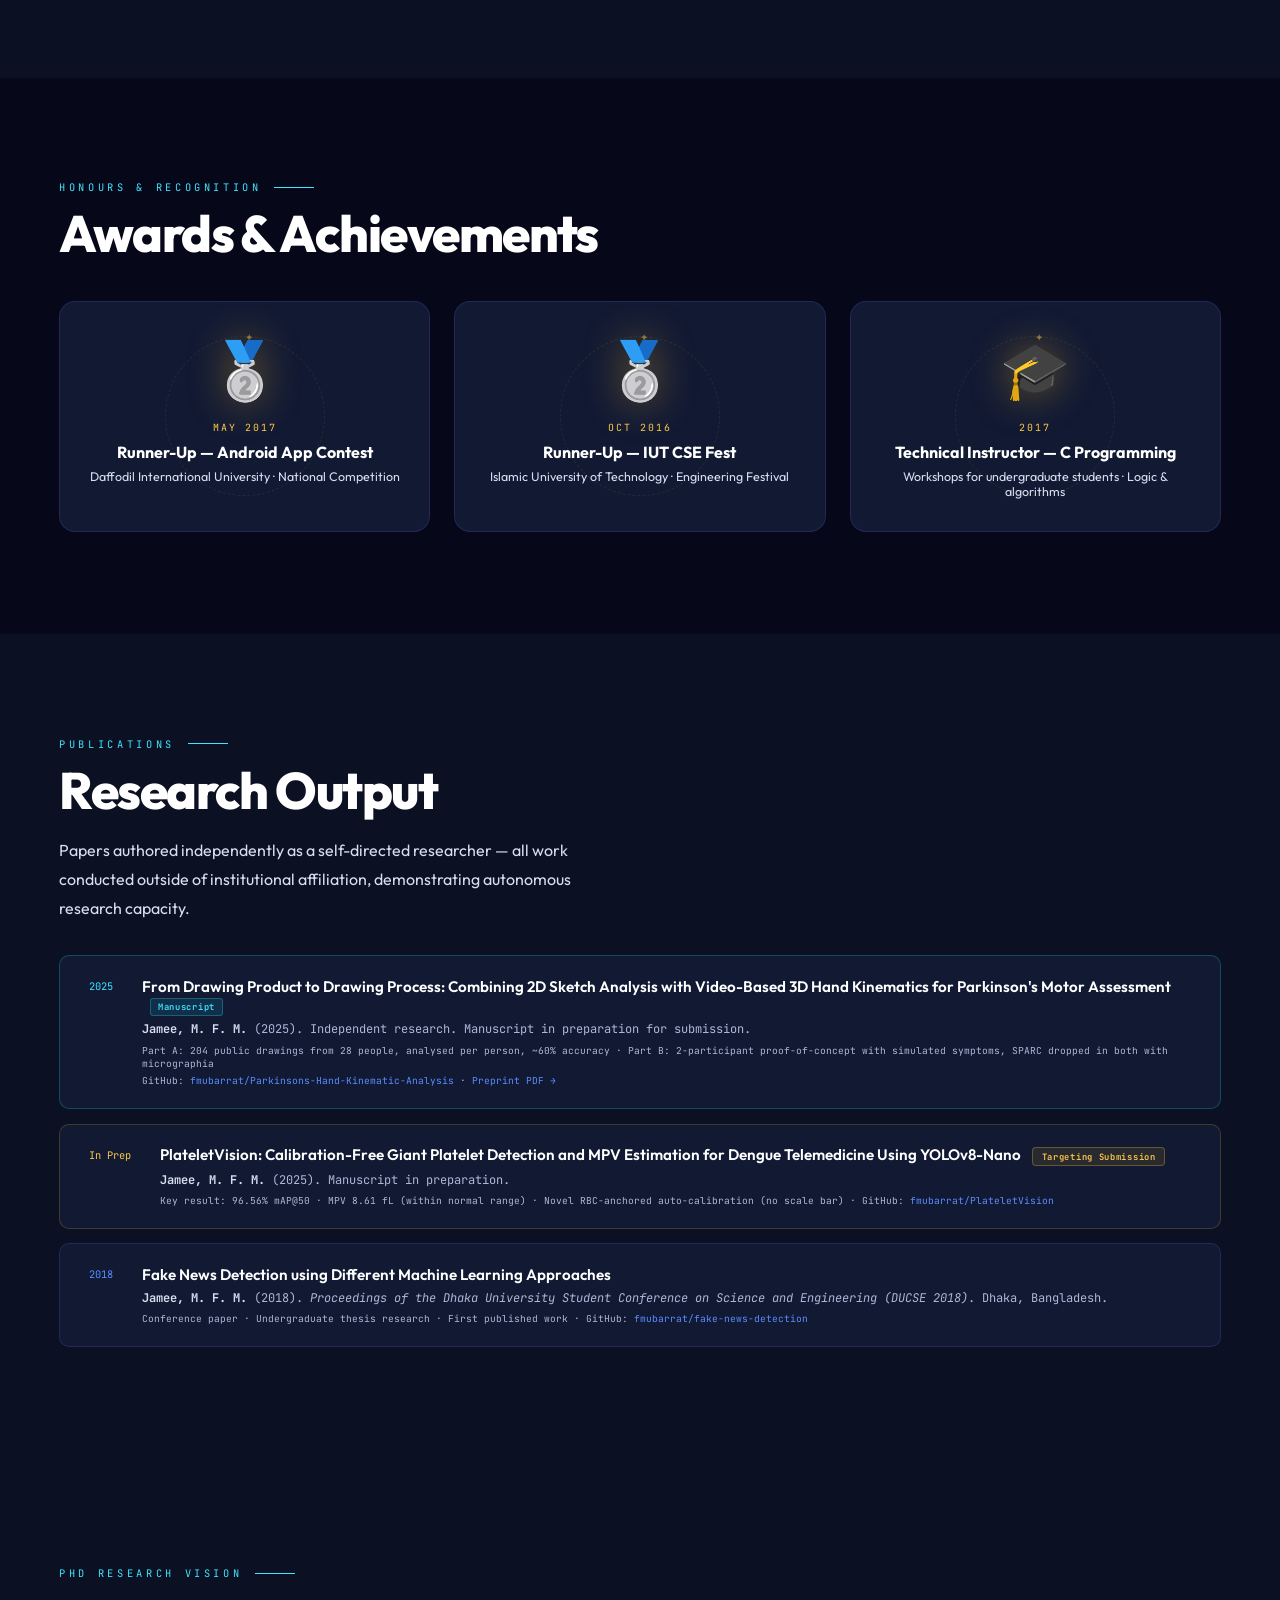
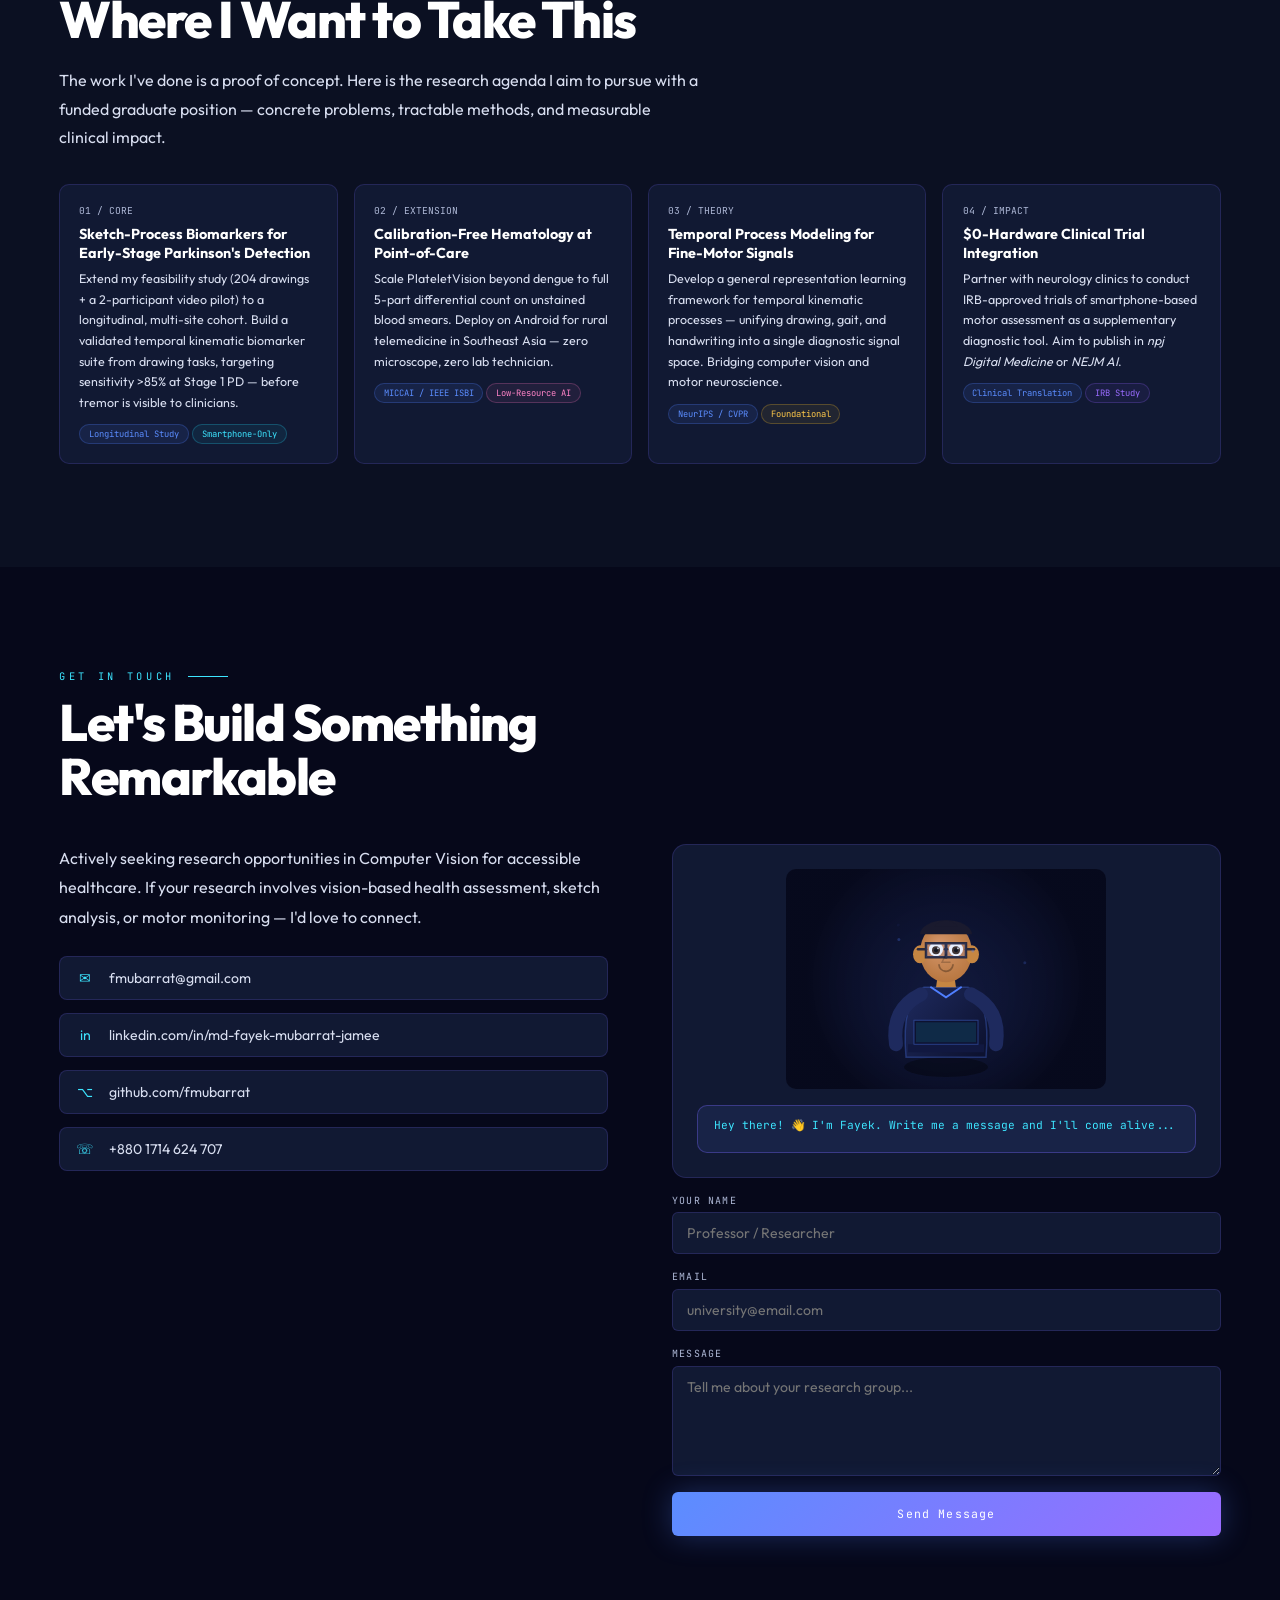
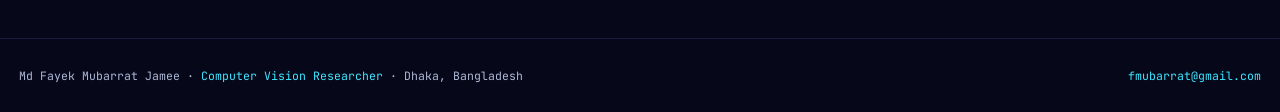
==== commit fc9d7ad6: "Update Parkinson's manuscript PDF and project wording" ====
--- a/index.html
+++ b/index.html
@@ -2746,9 +2746,9 @@
             Assessment · Sketch Process Analysis <span class="badge-new">NEW 2025</span></div>
           <h3 class="proj-title">From Drawing Product to Drawing Process: Parkinson's Motor Assessment</h3>
           <p class="proj-desc">Two-part feasibility study. <strong>Part A</strong> analyses the drawing product: 204 public
-            drawings that come from about 28 people (15 PD, 13 healthy). Re-analysed so each person counts once, accuracy
-            is about 60% and one of 16 features differs; my first, drawing-level analysis overstated this, and I
-            corrected it. <strong>Part B</strong> analyses the drawing process: 3D hand kinematics from ordinary
+            drawings from 28 people (15 PD, 13 healthy), analysed with each person as the unit: the finished drawing gives
+            a modest signal (about 60% accuracy, image entropy higher in PD), which motivates looking at how the drawing
+            is made. <strong>Part B</strong> analyses the drawing process: 3D hand kinematics from ordinary
             smartphone video (MediaPipe). In a proof-of-concept with 2 healthy participants simulating symptoms,
             smoothness (SPARC) dropped in both with simulated micrographia, and tremor features rose sharply. Next step:
             validation with people with Parkinson's. Requires only a smartphone camera ($0 hardware). You can try the
@@ -3394,8 +3394,8 @@
             <div class="pub-venue" style="margin-top:.35rem"><strong style="color:var(--text2)">Jamee, M. F. M.</strong>
               (2025). Independent research. Manuscript in preparation for submission.</div>
             <div class="pub-doi">
-              Part A: 204 public drawings from ~28 people; participant-level re-analysis ~60% accuracy · Part B: 2-participant
-              proof-of-concept with simulated symptoms, SPARC dropped in both with micrographia · being revised after re-analysis
+              Part A: 204 public drawings from 28 people, analysed per person, ~60% accuracy · Part B: 2-participant
+              proof-of-concept with simulated symptoms, SPARC dropped in both with micrographia
               <span style="display:block;margin-top:.3rem;color:var(--text3)">GitHub: <a
                   href="https://github.com/fmubarrat/Parkinsons-Hand-Kinematic-Analysis-Smartphone"
                   target="_blank">fmubarrat/Parkinsons-Hand-Kinematic-Analysis</a> · <a
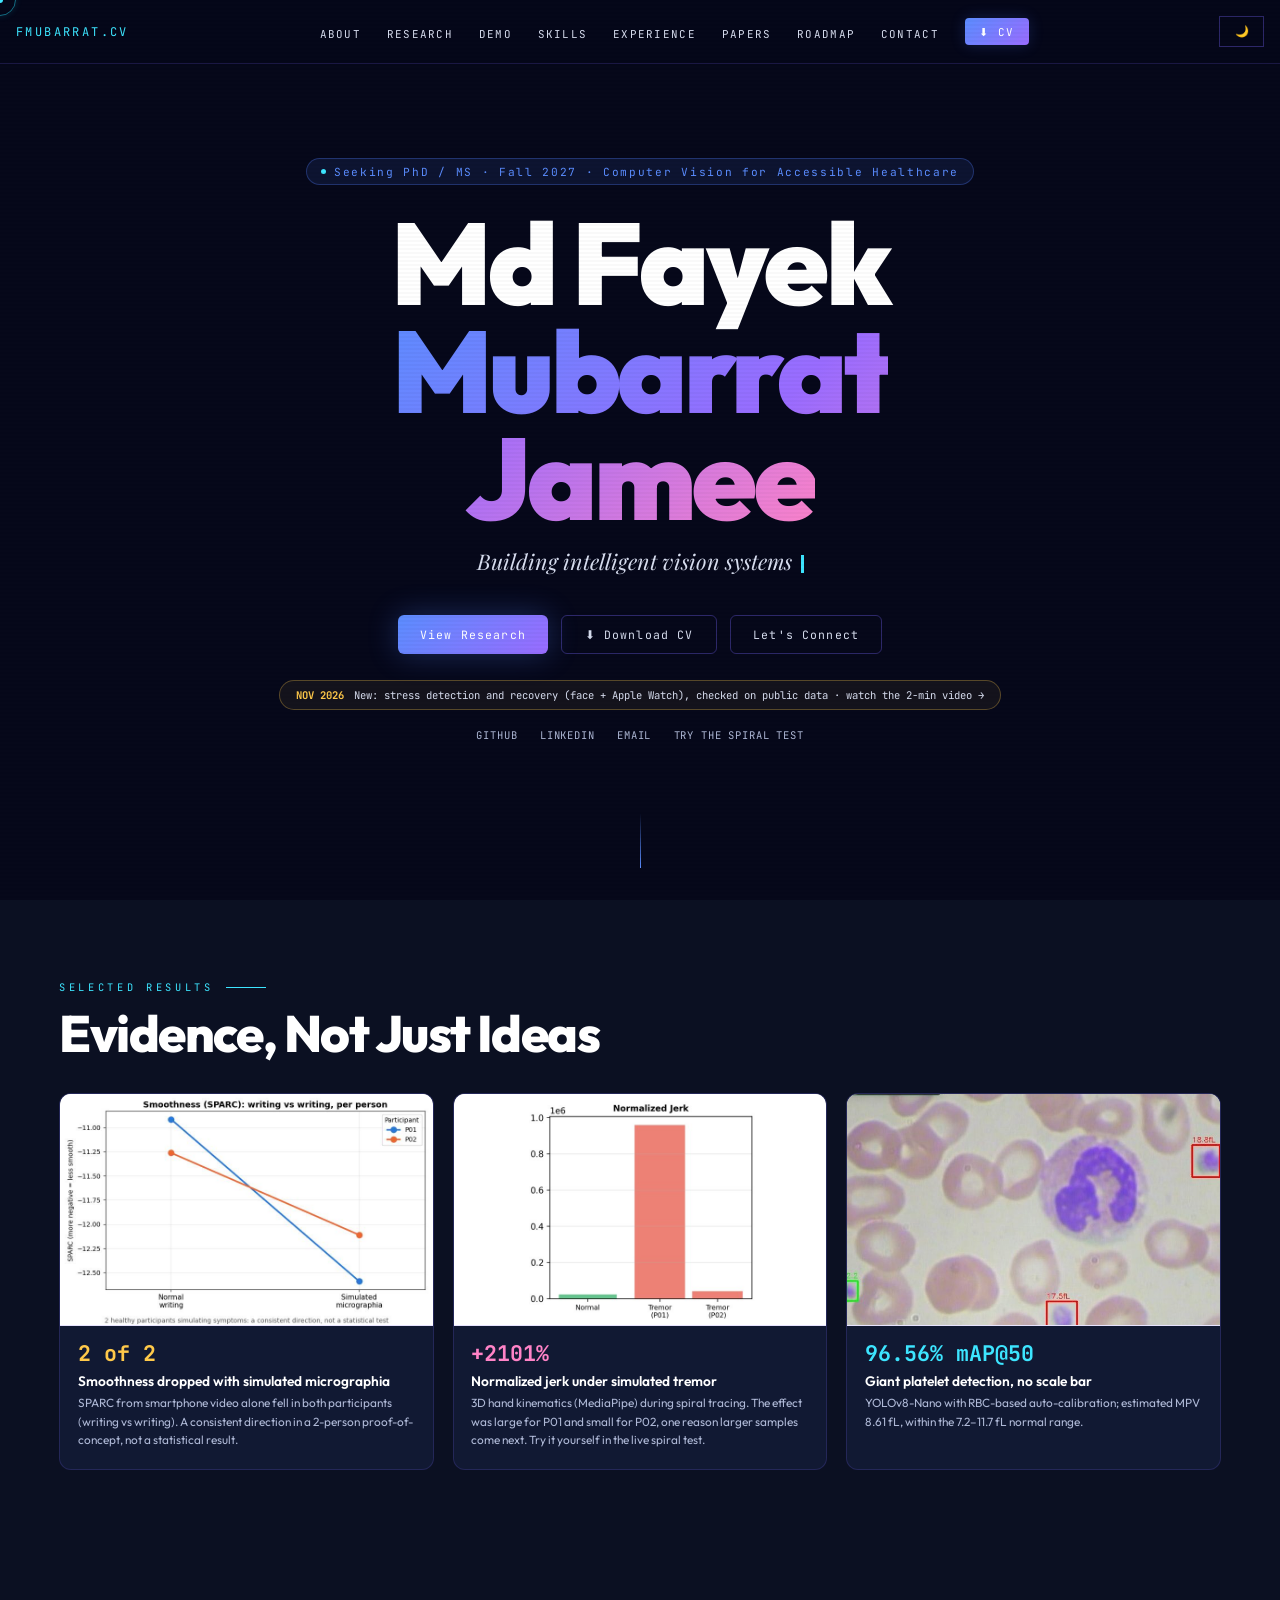
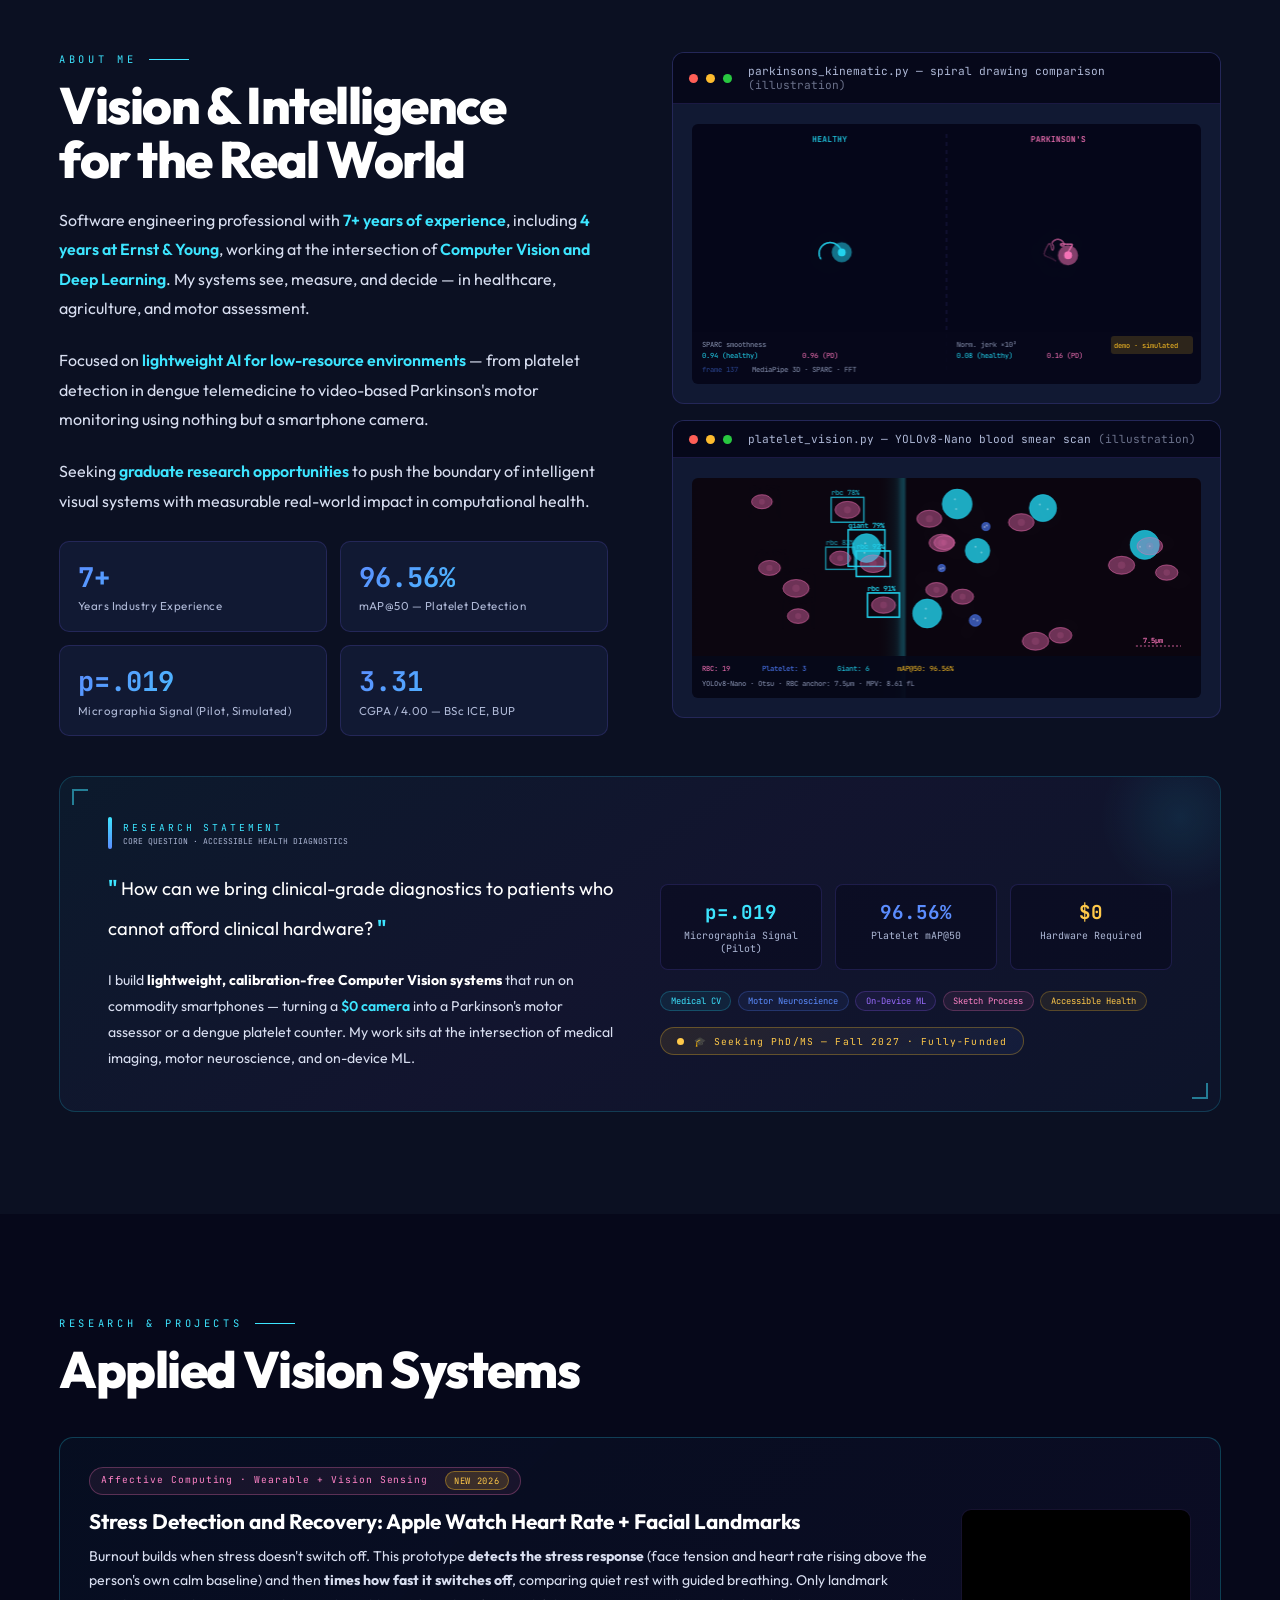
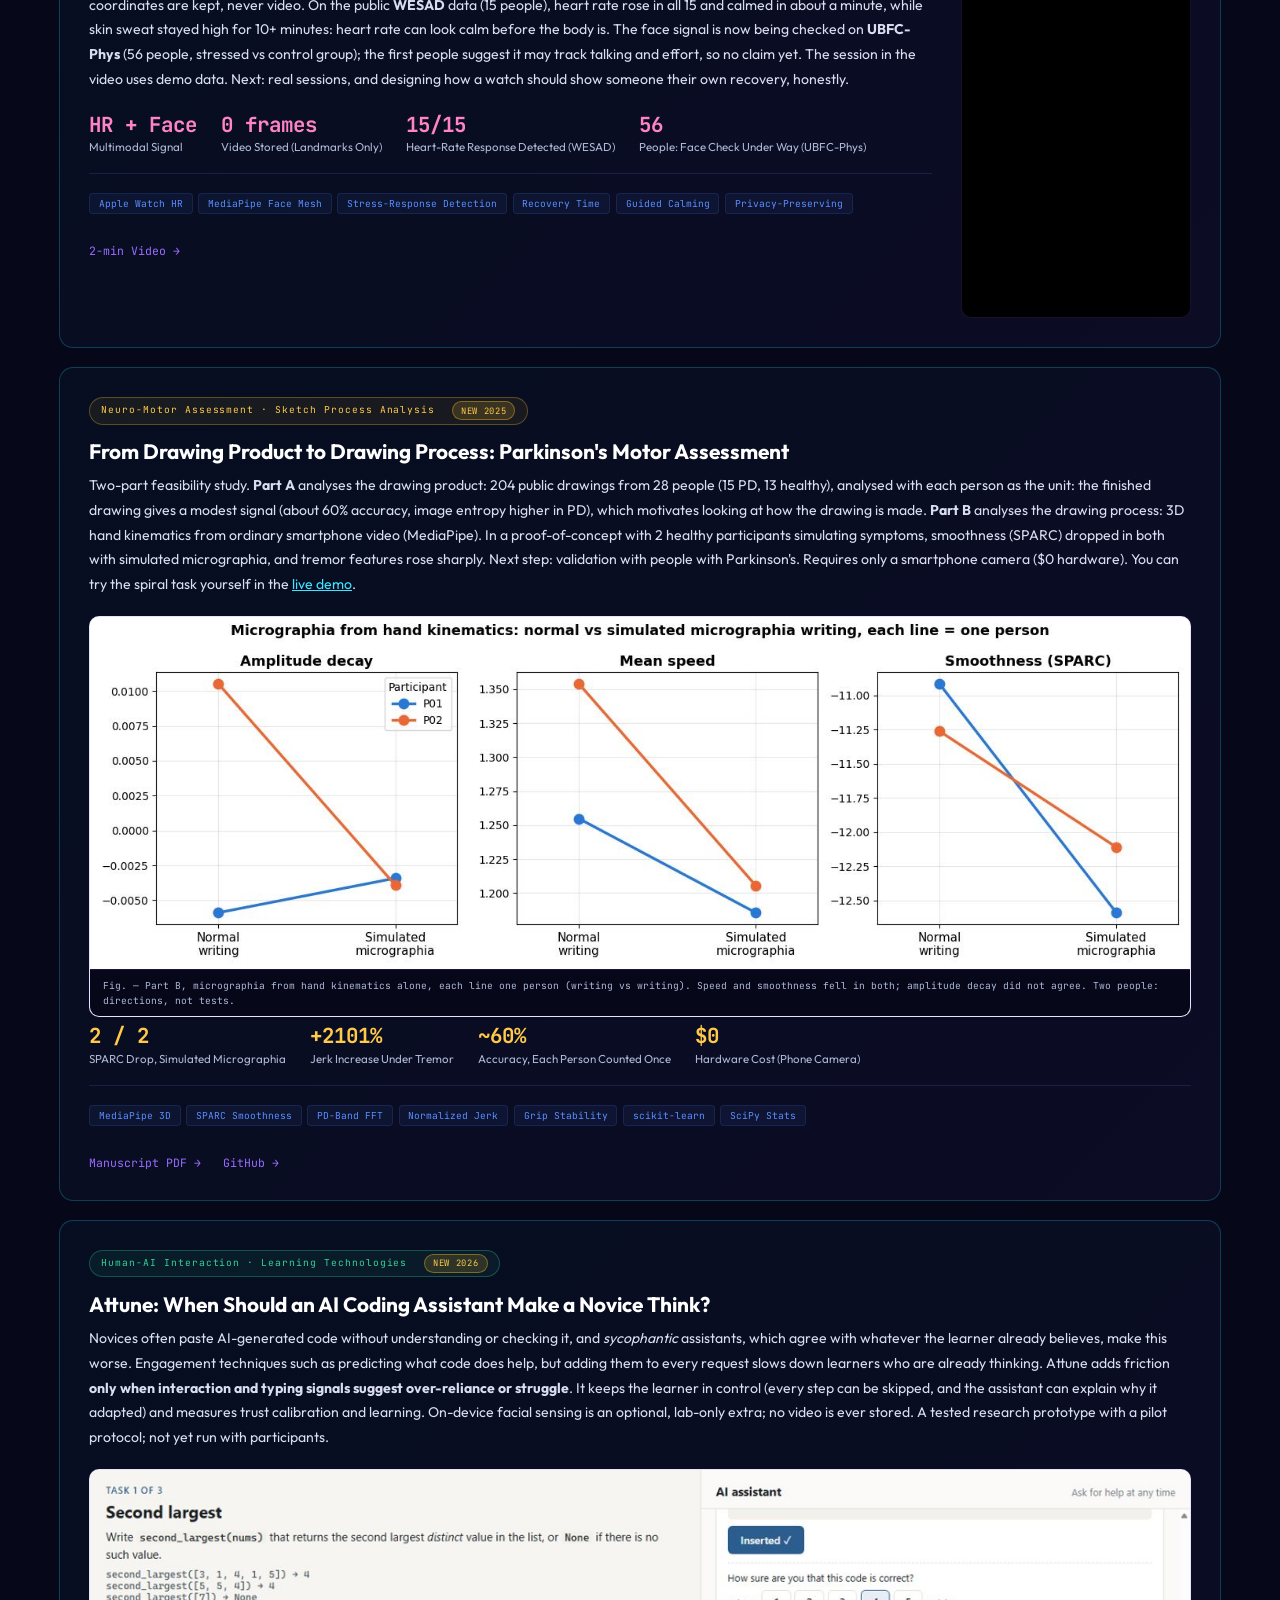
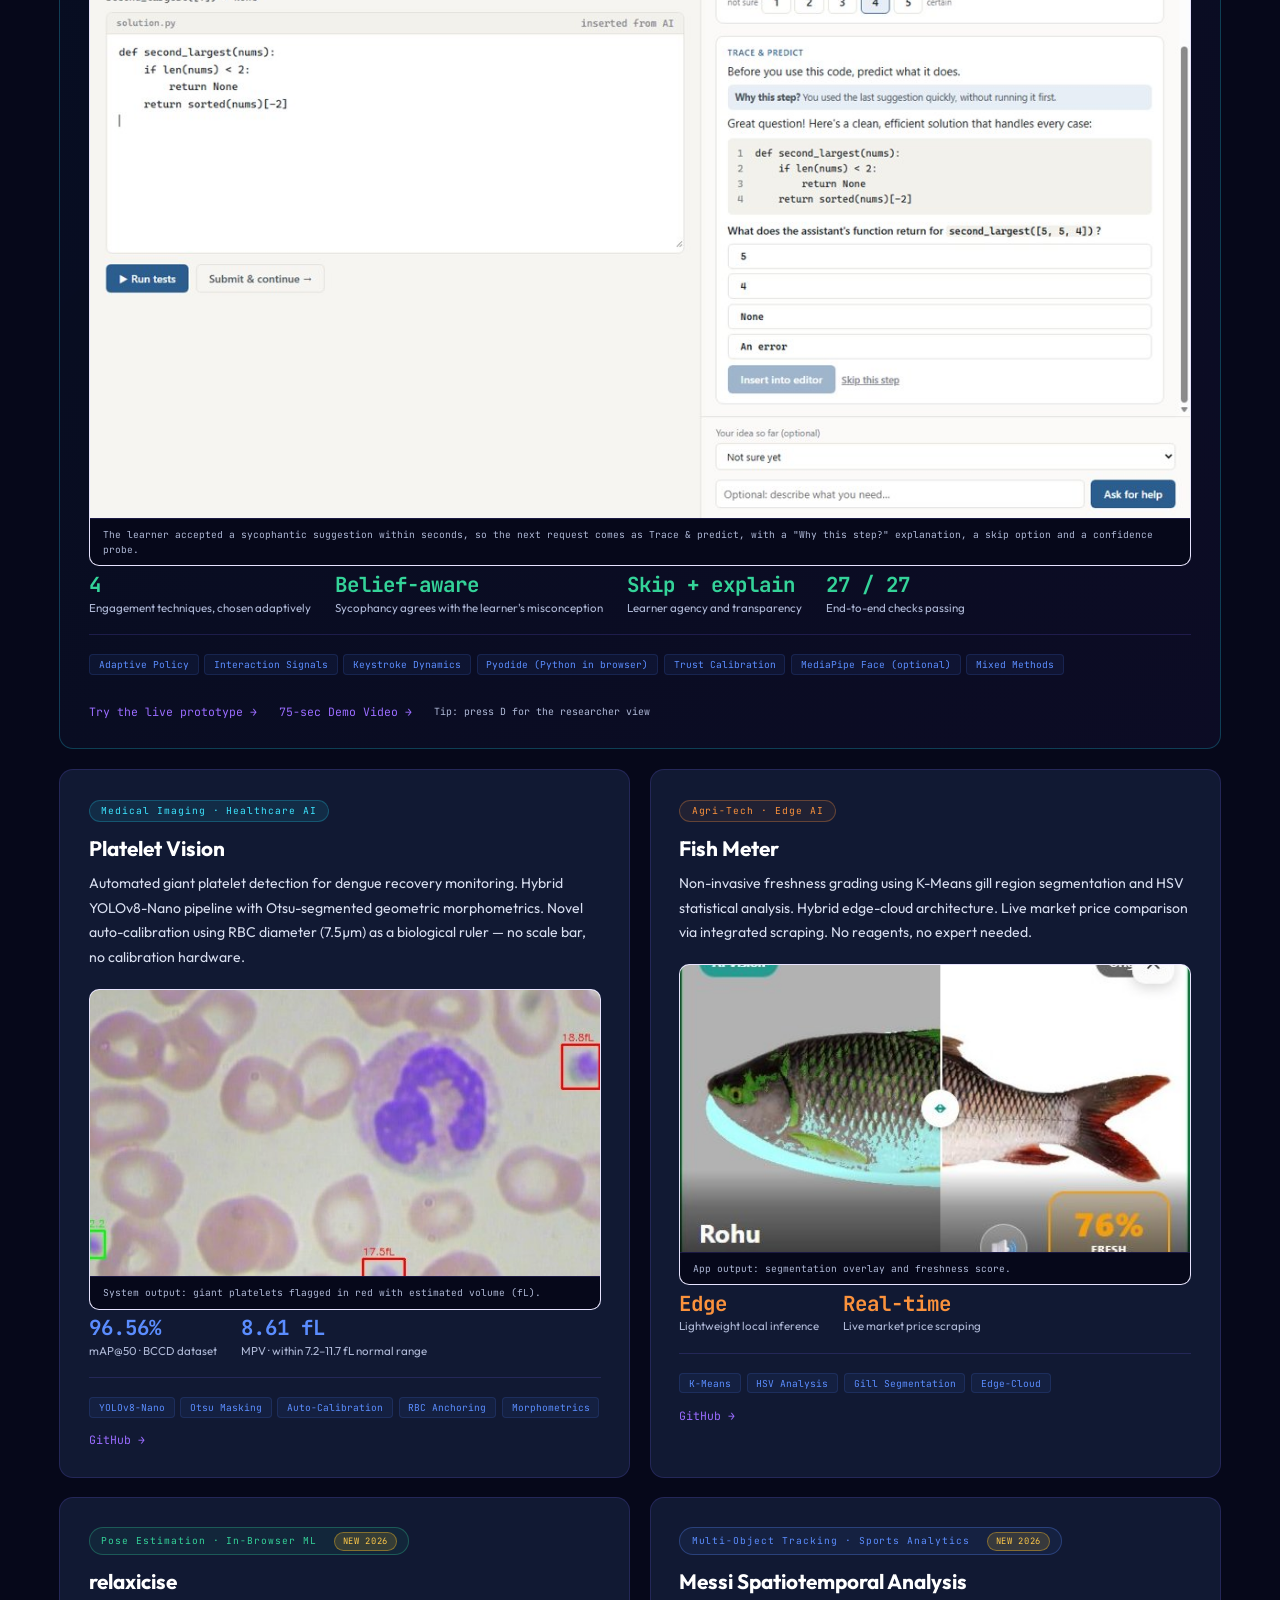
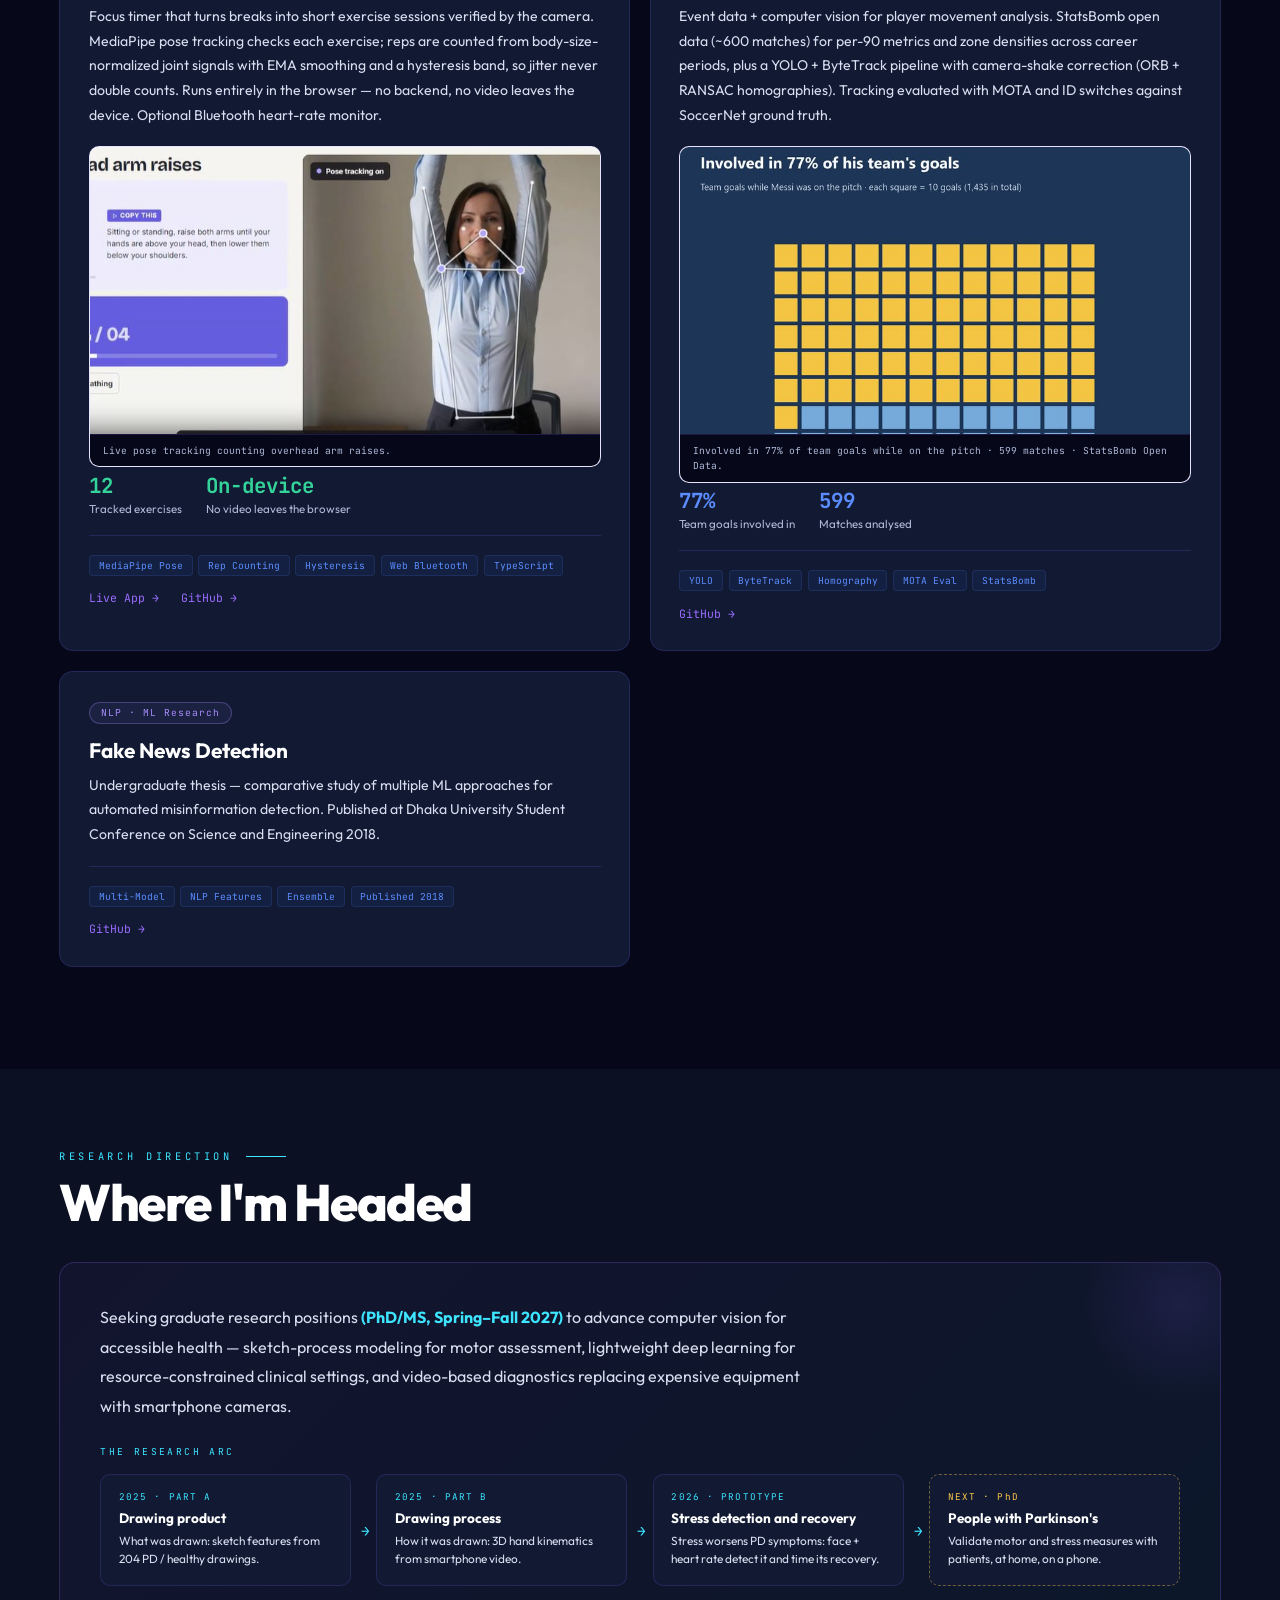
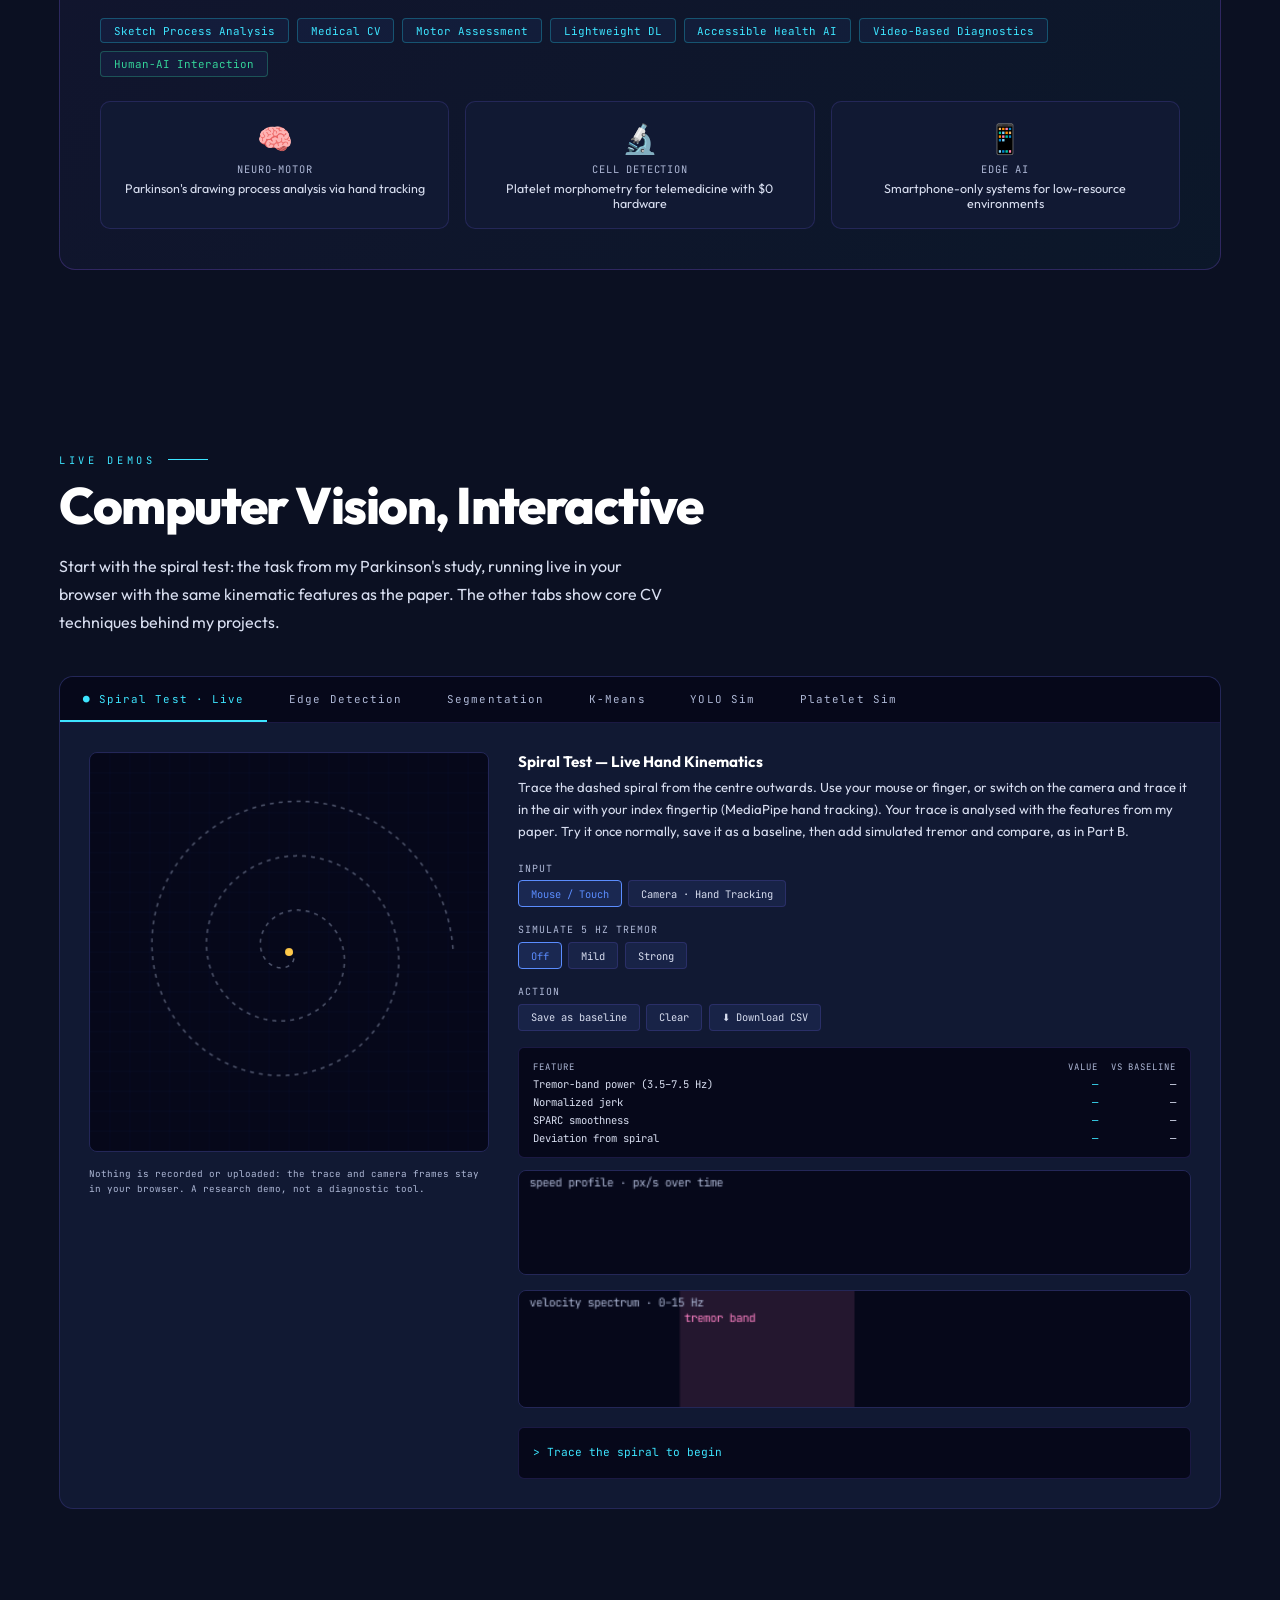
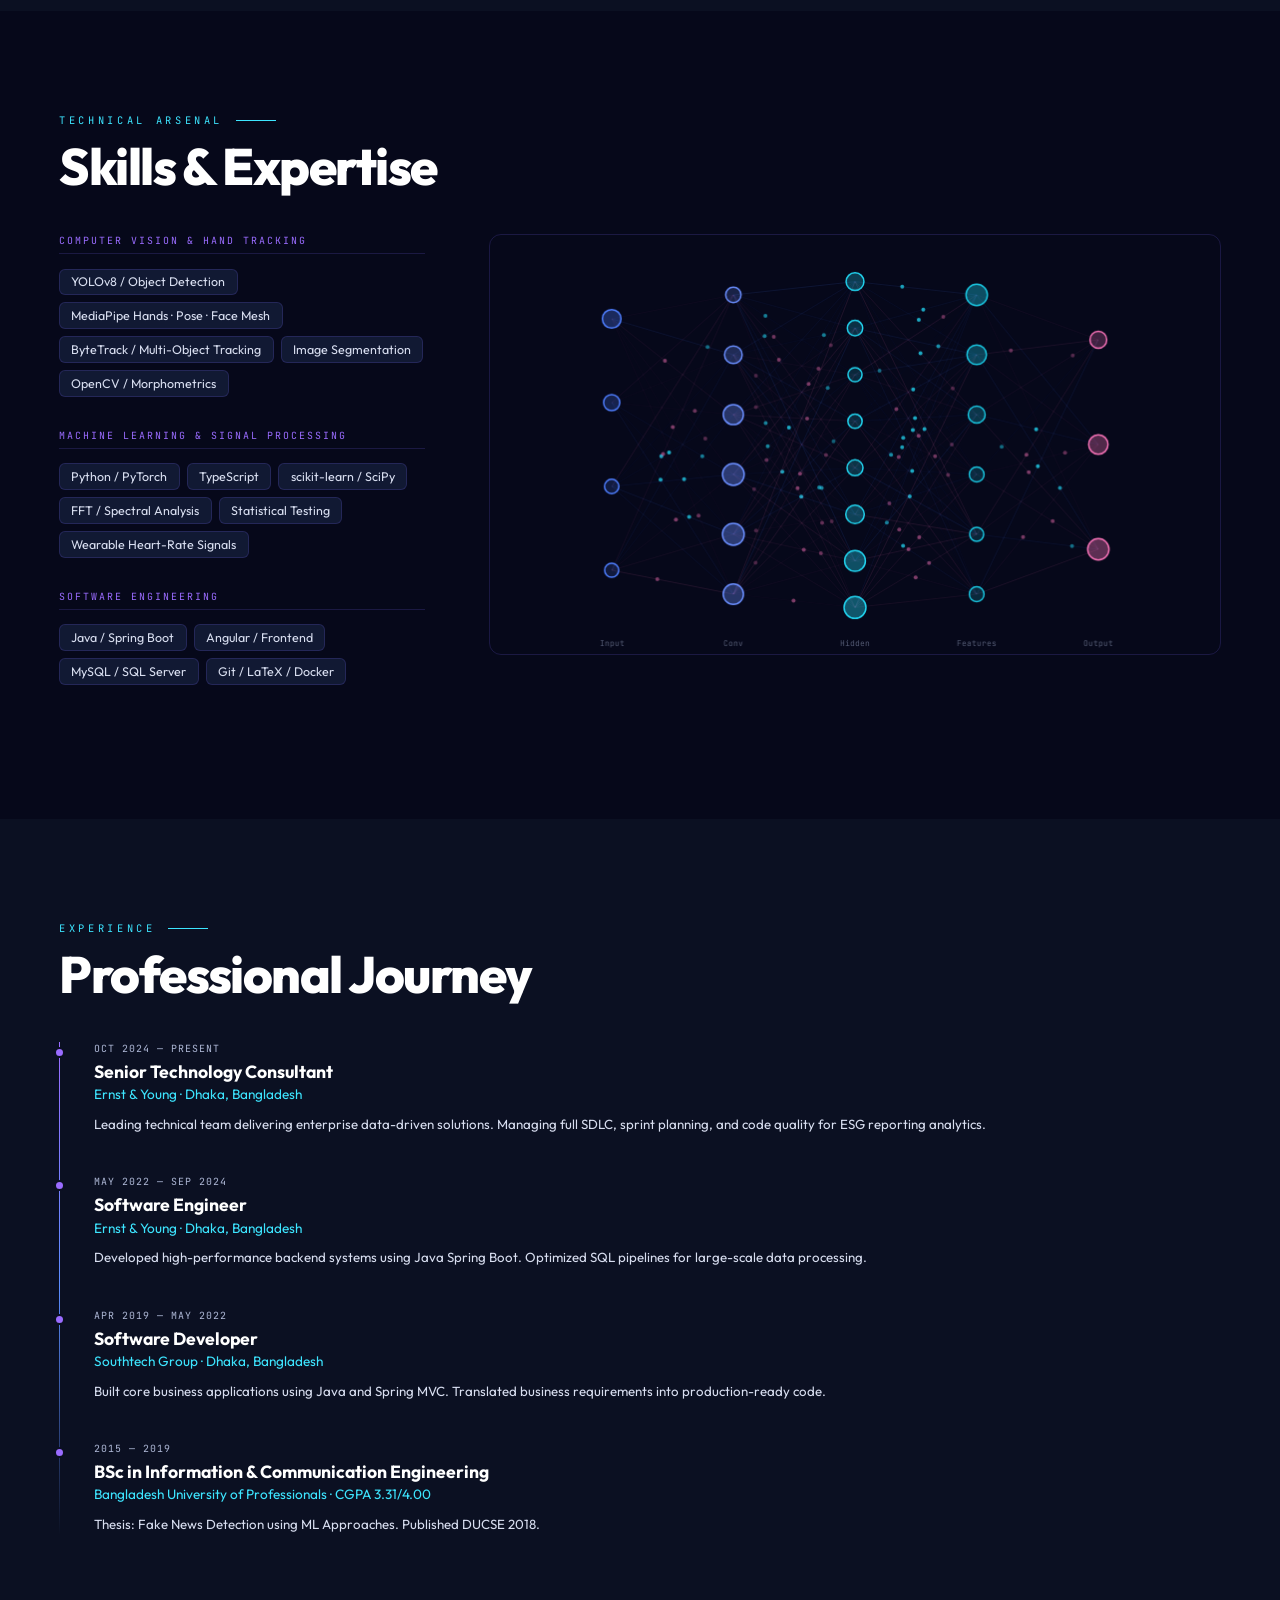
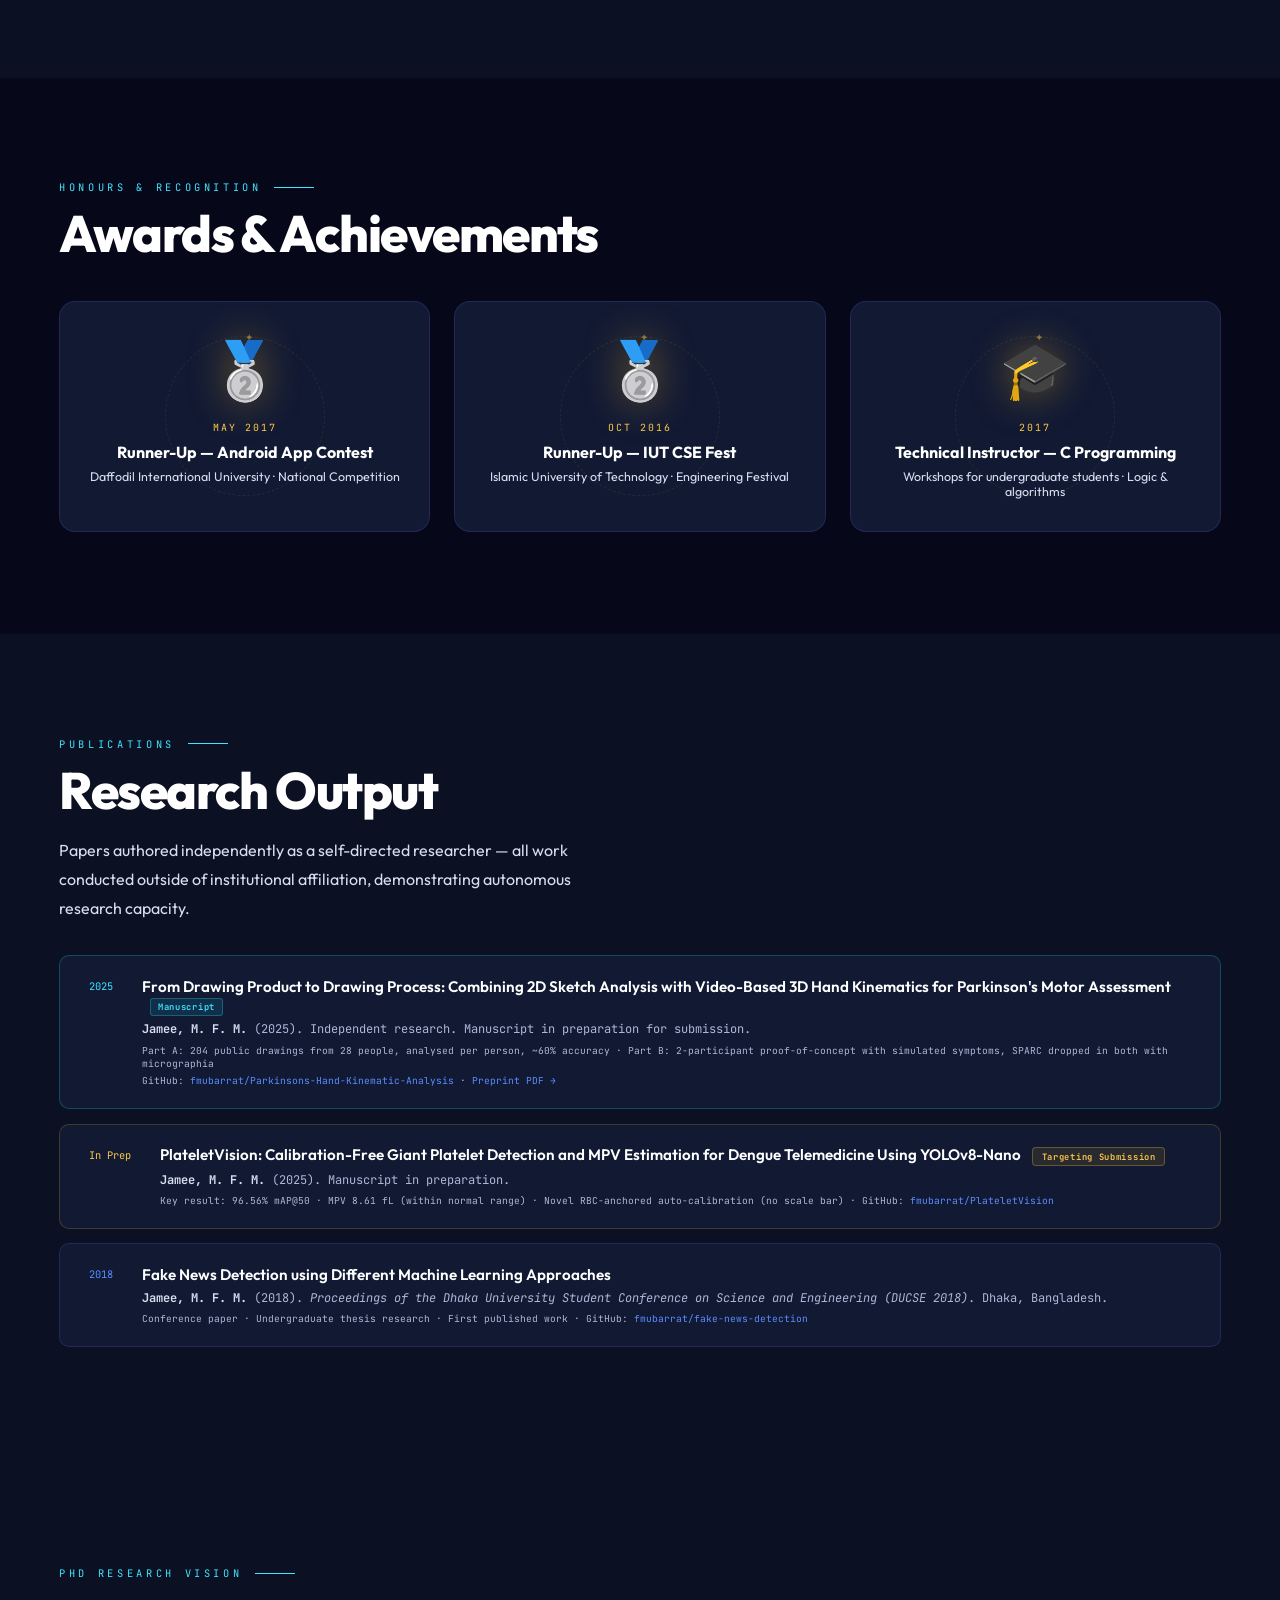
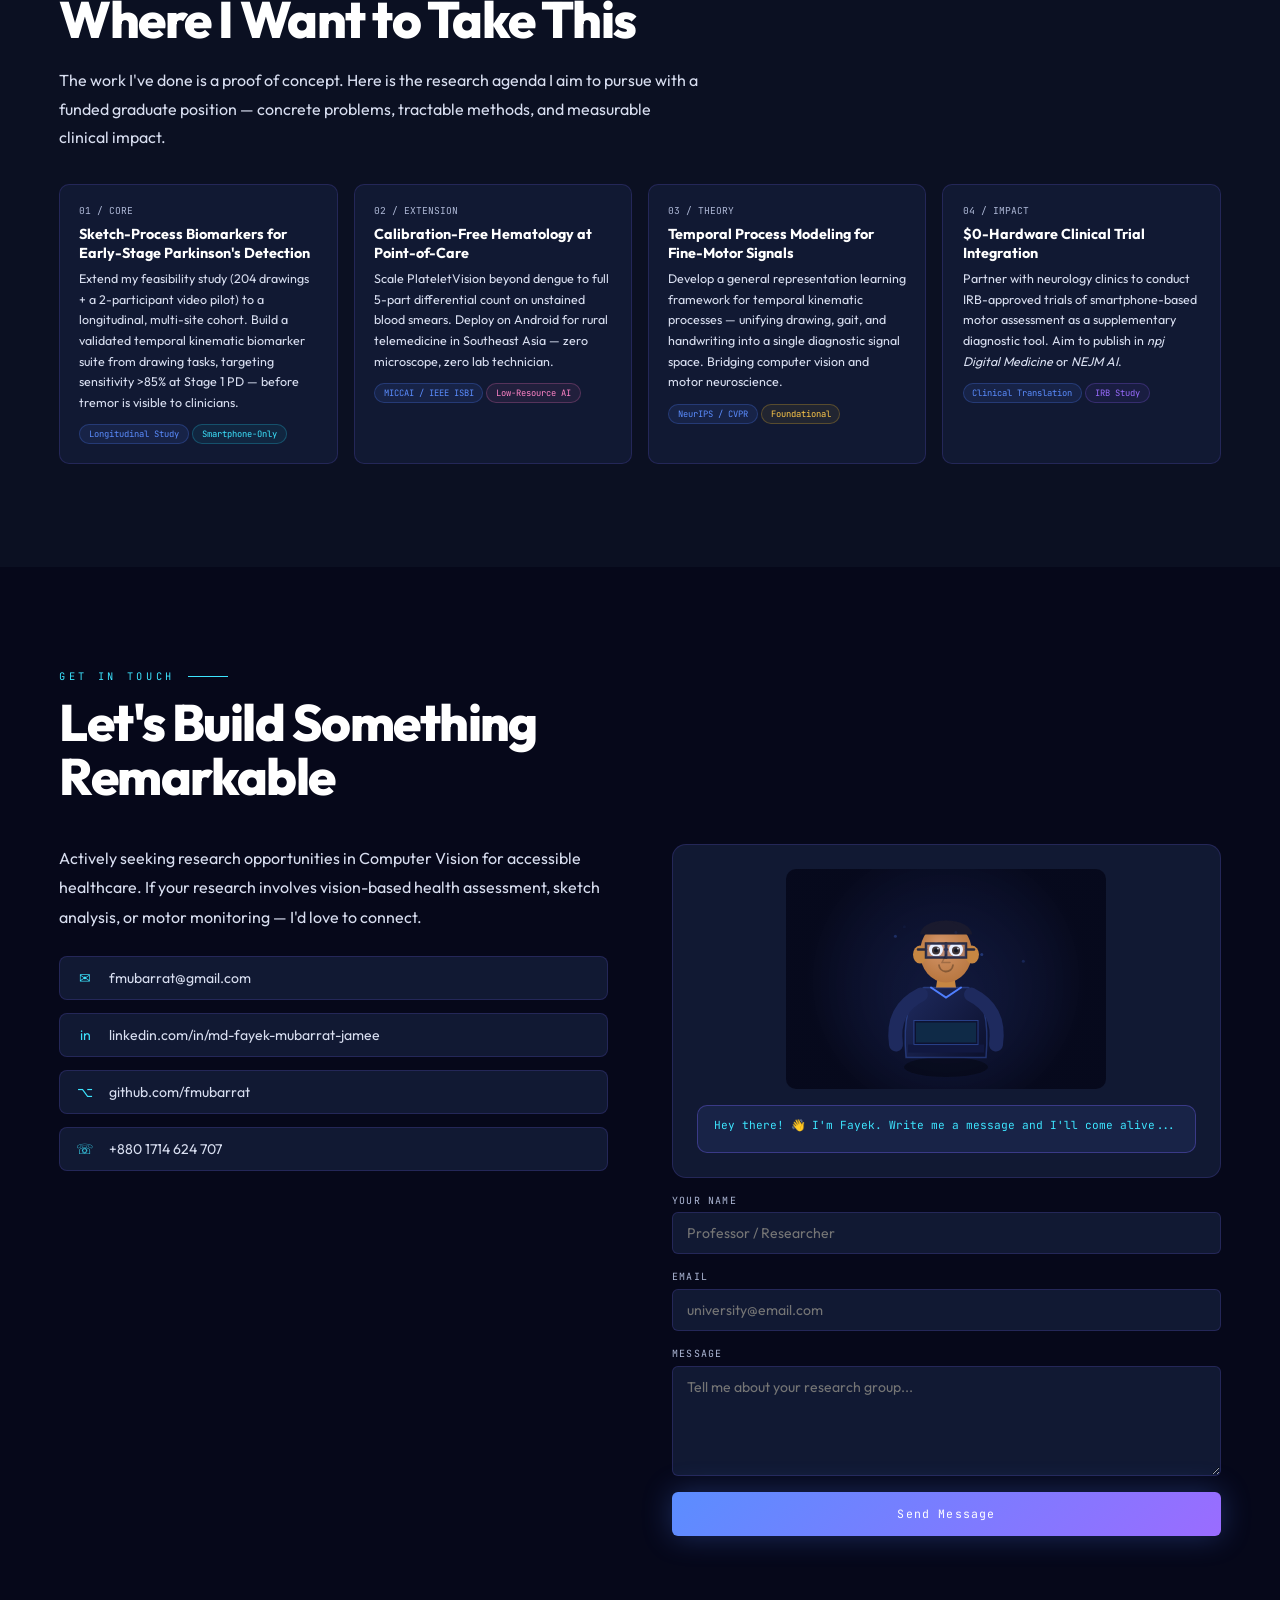
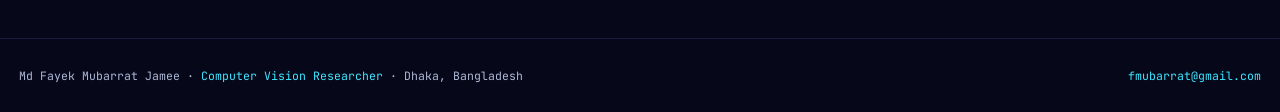
==== commit b17d16c5: "Update job title to Senior Technology Consultant" ====
--- a/index.html
+++ b/index.html
@@ -3311,7 +3311,7 @@
         <div class="tl-item">
           <div class="tl-dot"></div>
           <div class="tl-date">OCT 2024 — PRESENT</div>
-          <div class="tl-role">Assistant Manager, Technology Consulting</div>
+          <div class="tl-role">Senior Technology Consultant</div>
           <div class="tl-company">Ernst &amp; Young · Dhaka, Bangladesh</div>
           <div class="tl-desc">Leading technical team delivering enterprise data-driven solutions. Managing full SDLC,
             sprint planning, and code quality for ESG reporting analytics.</div>
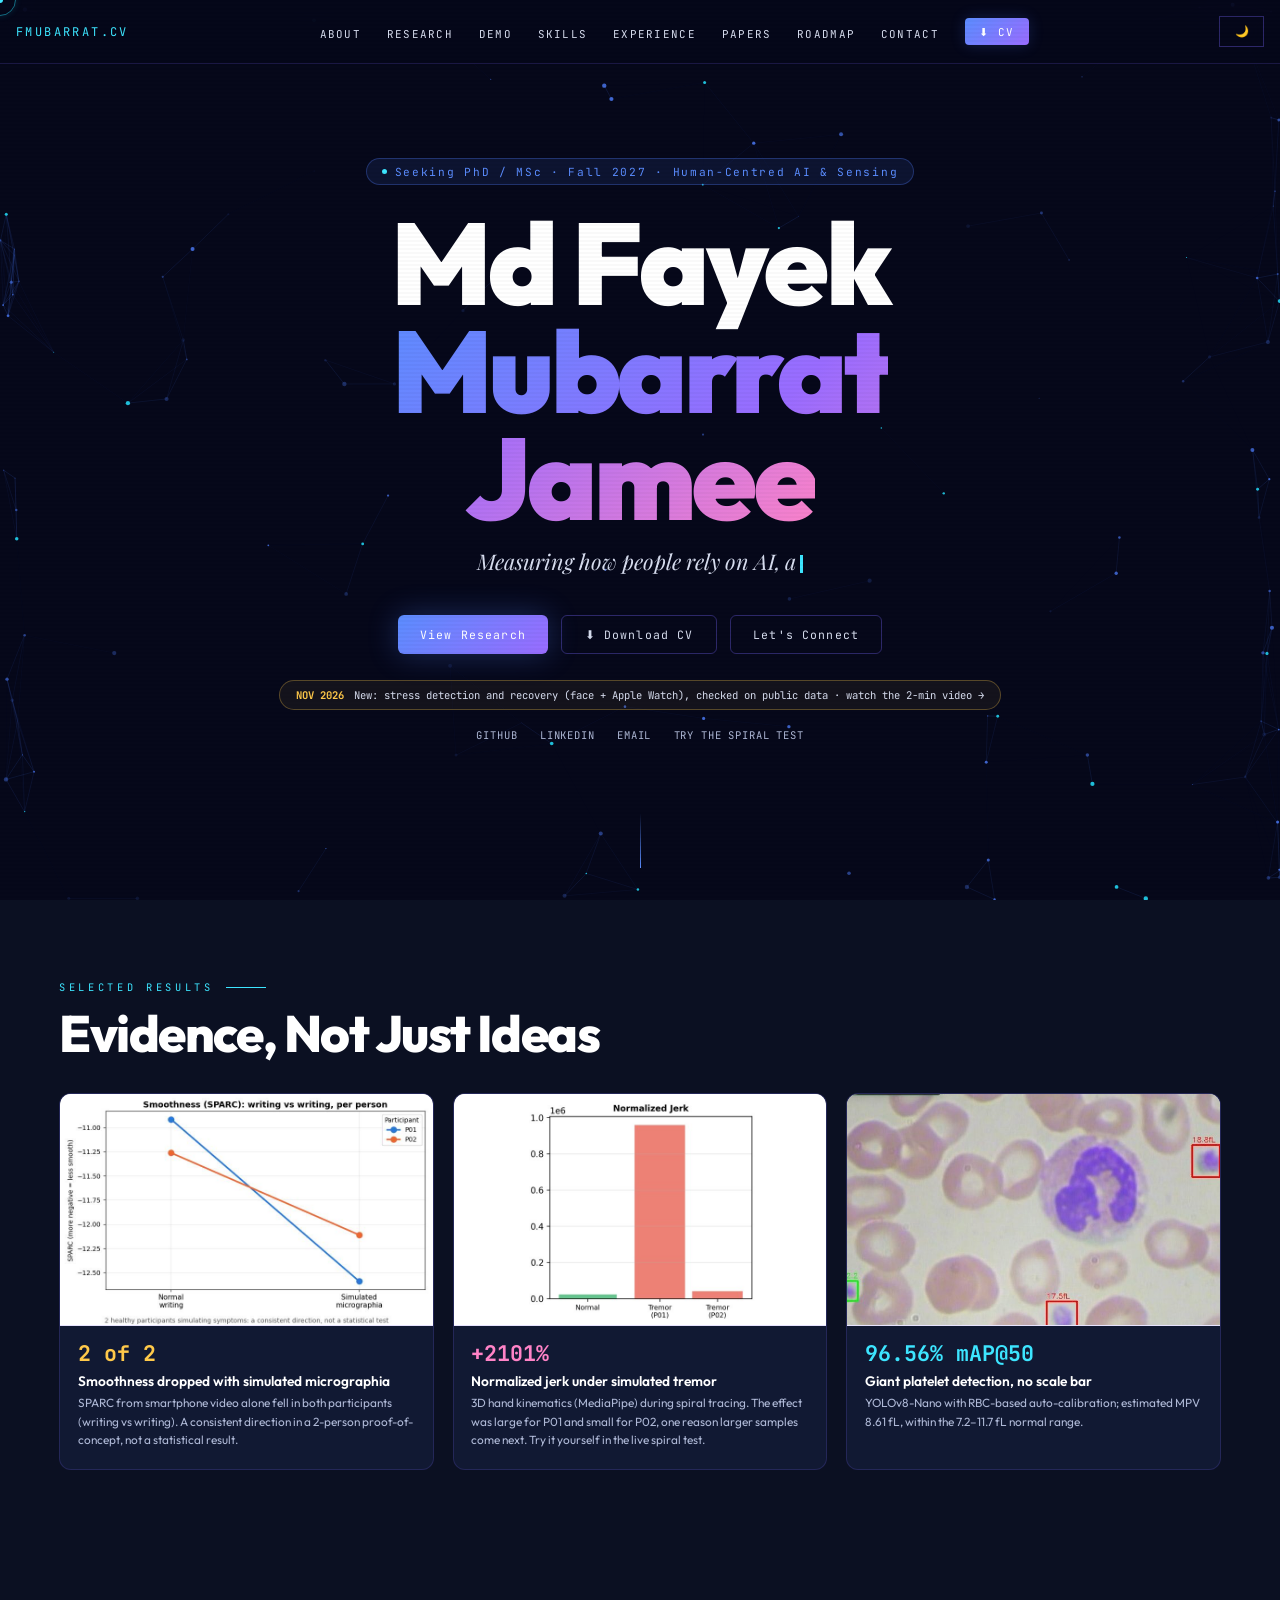
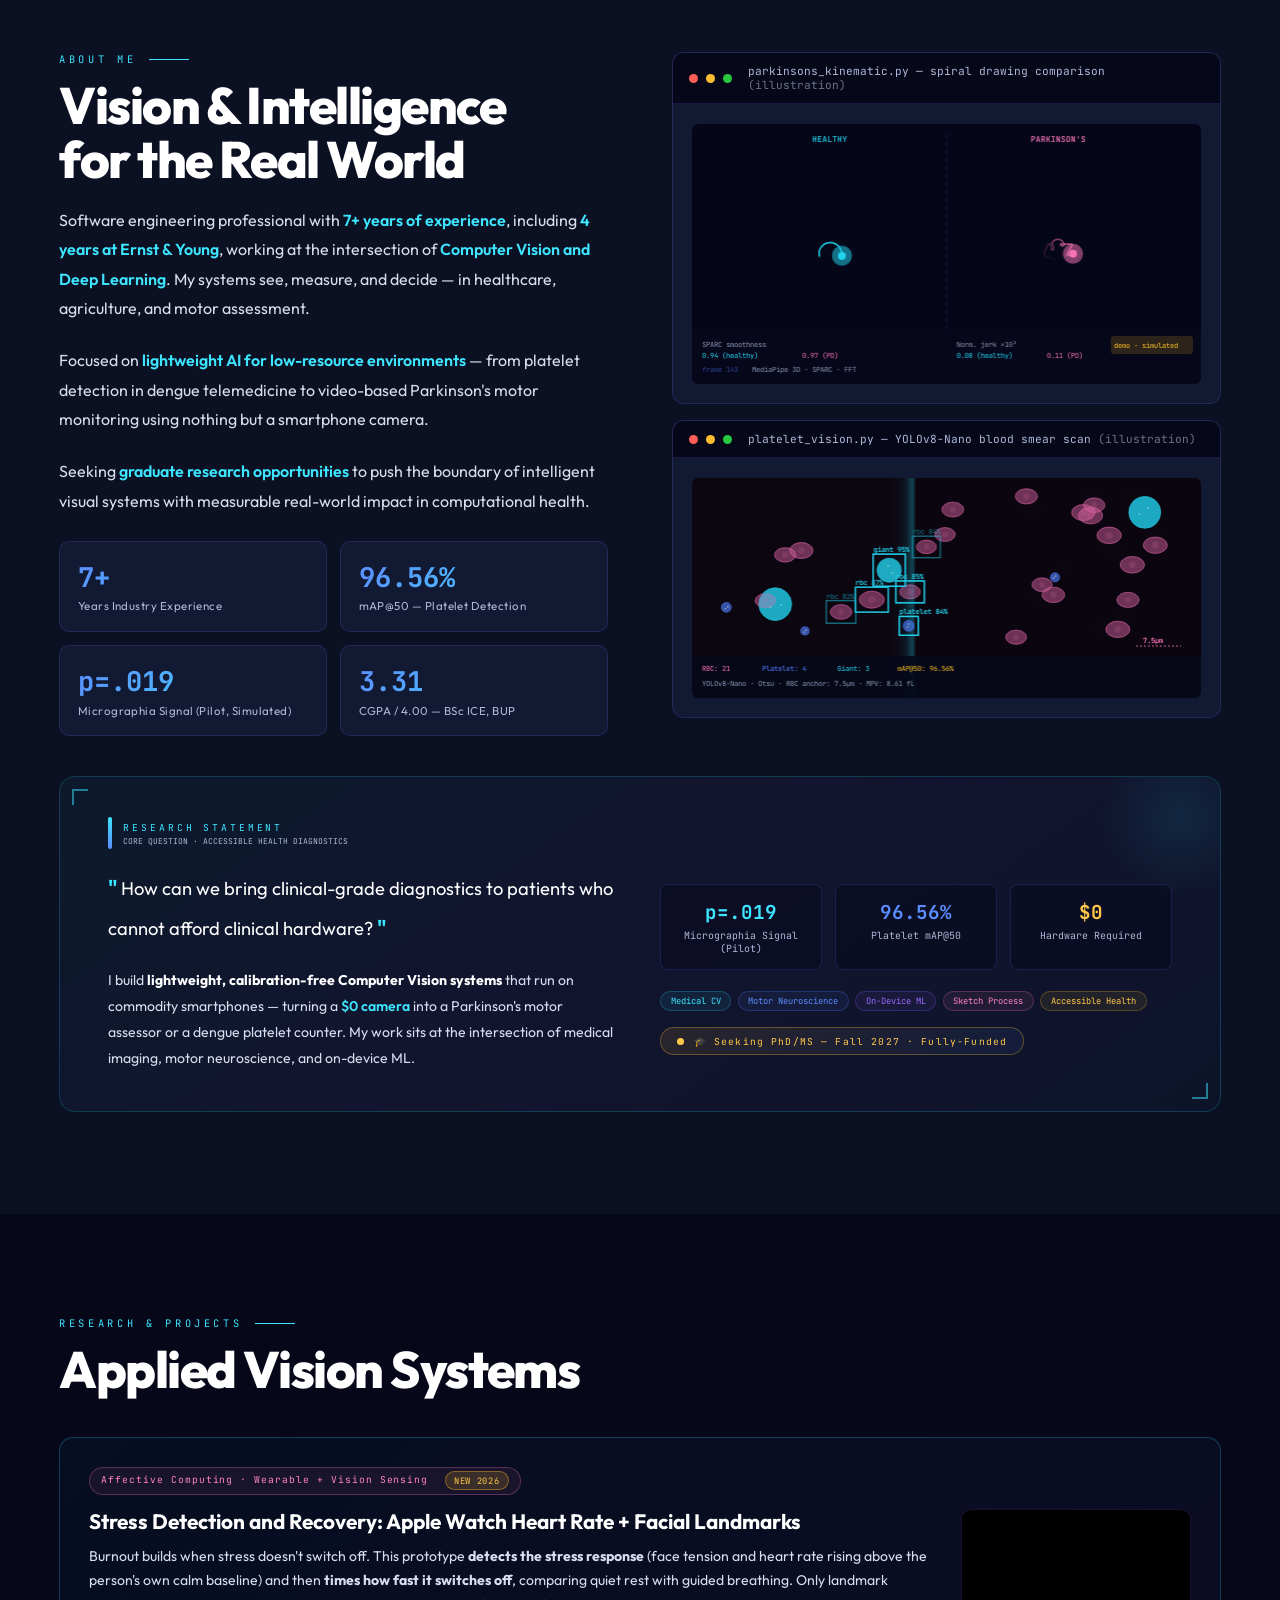
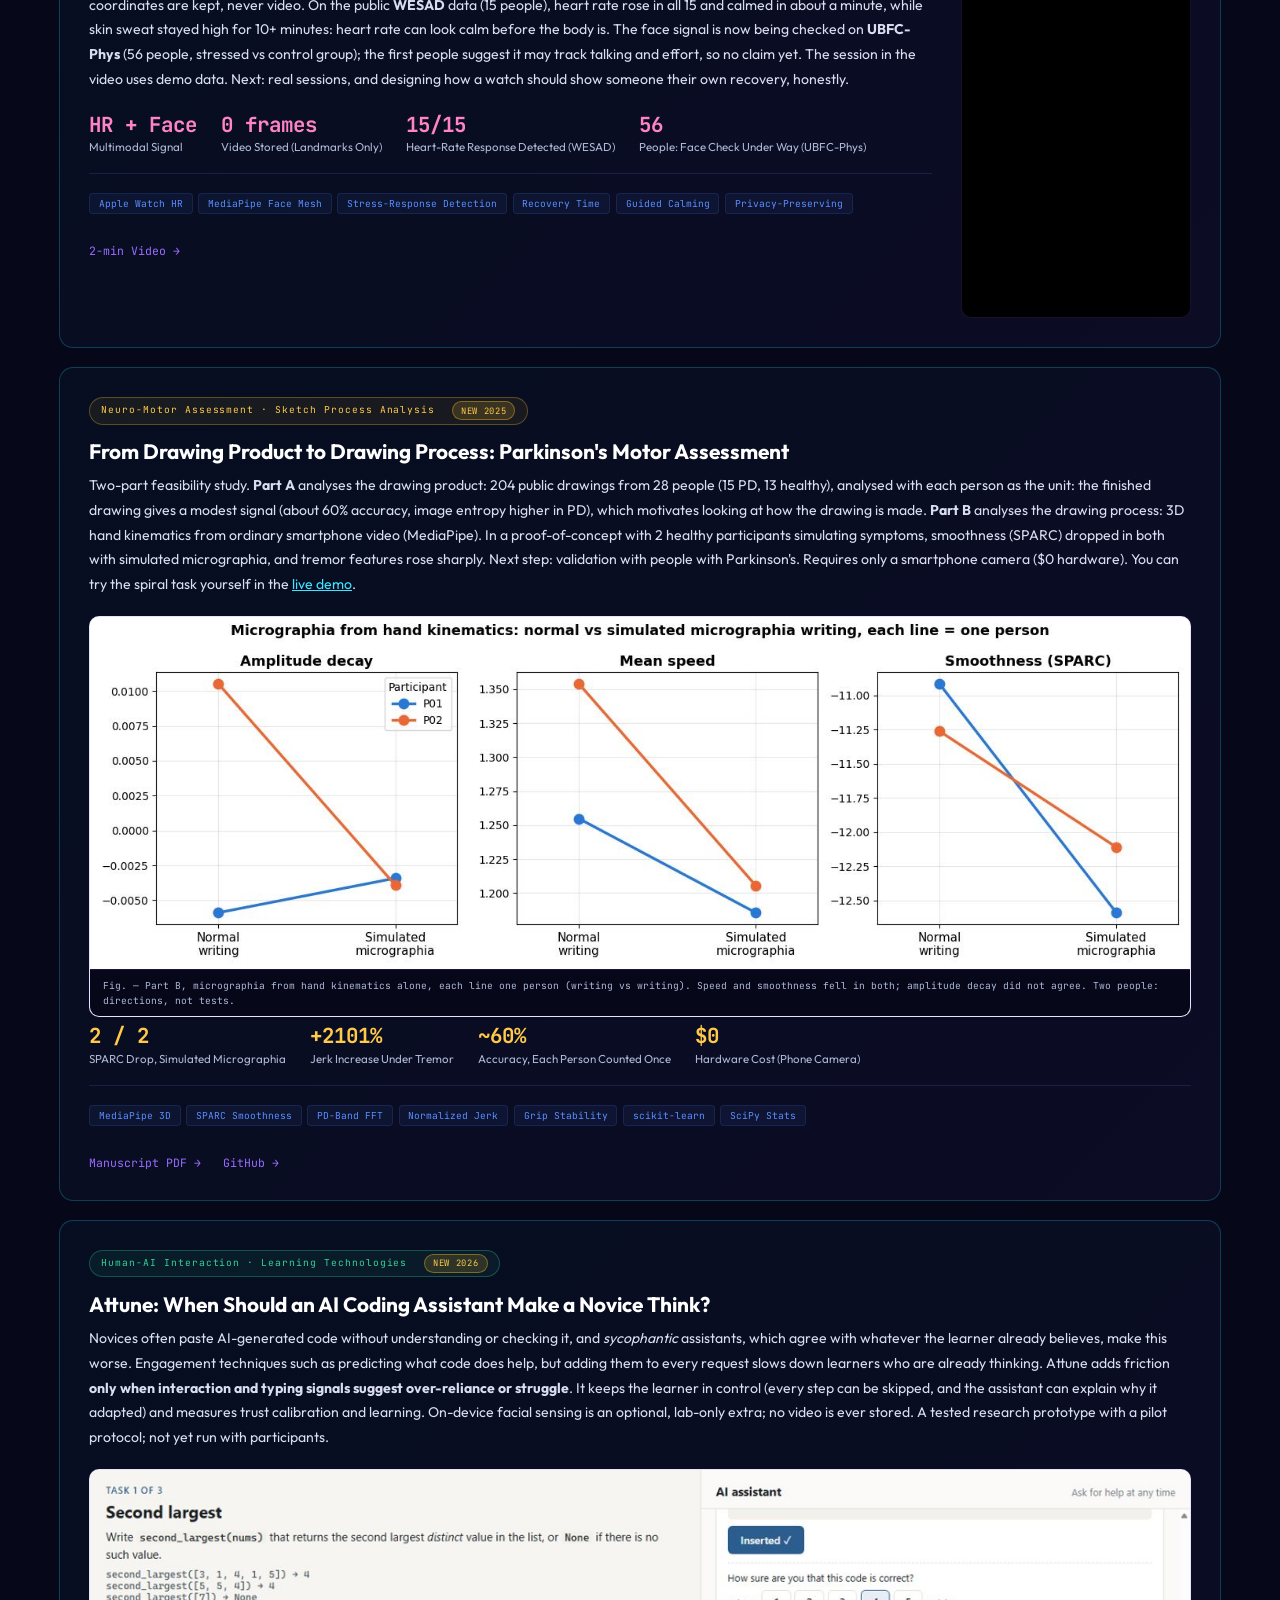
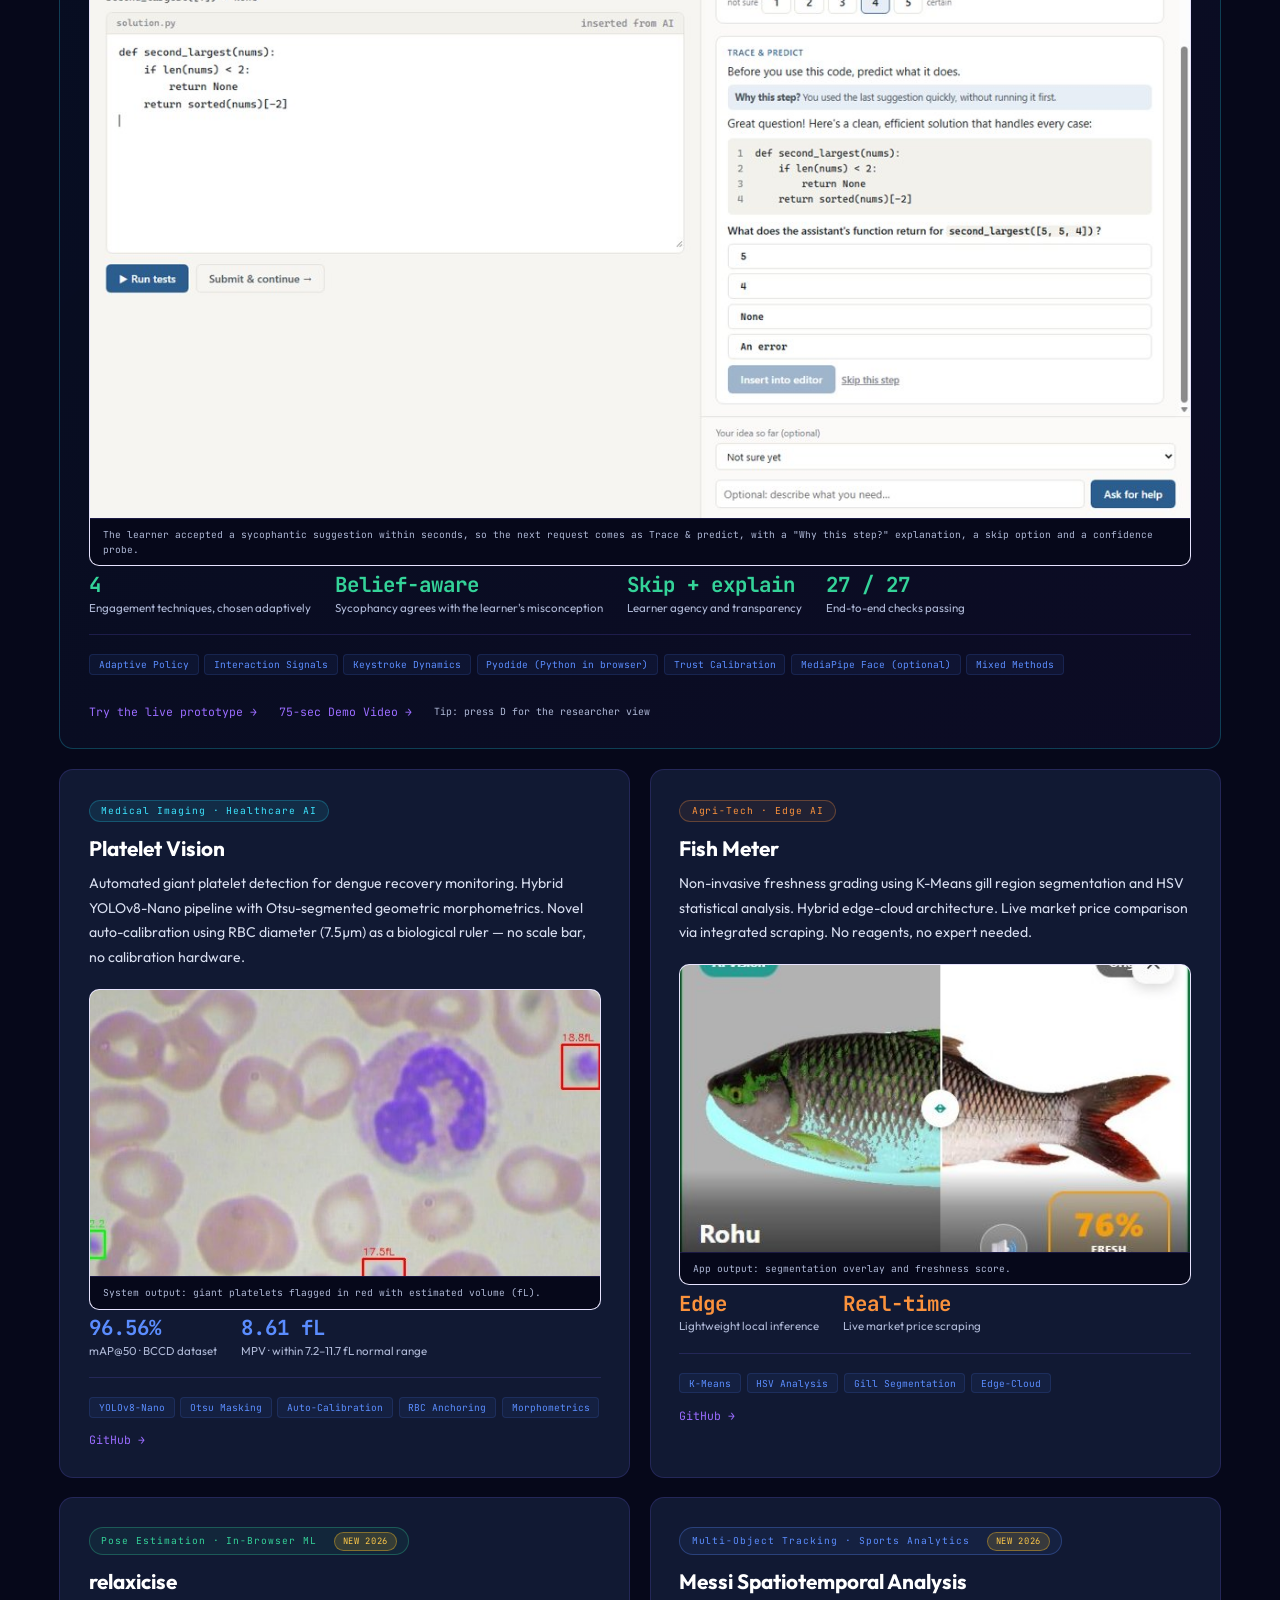
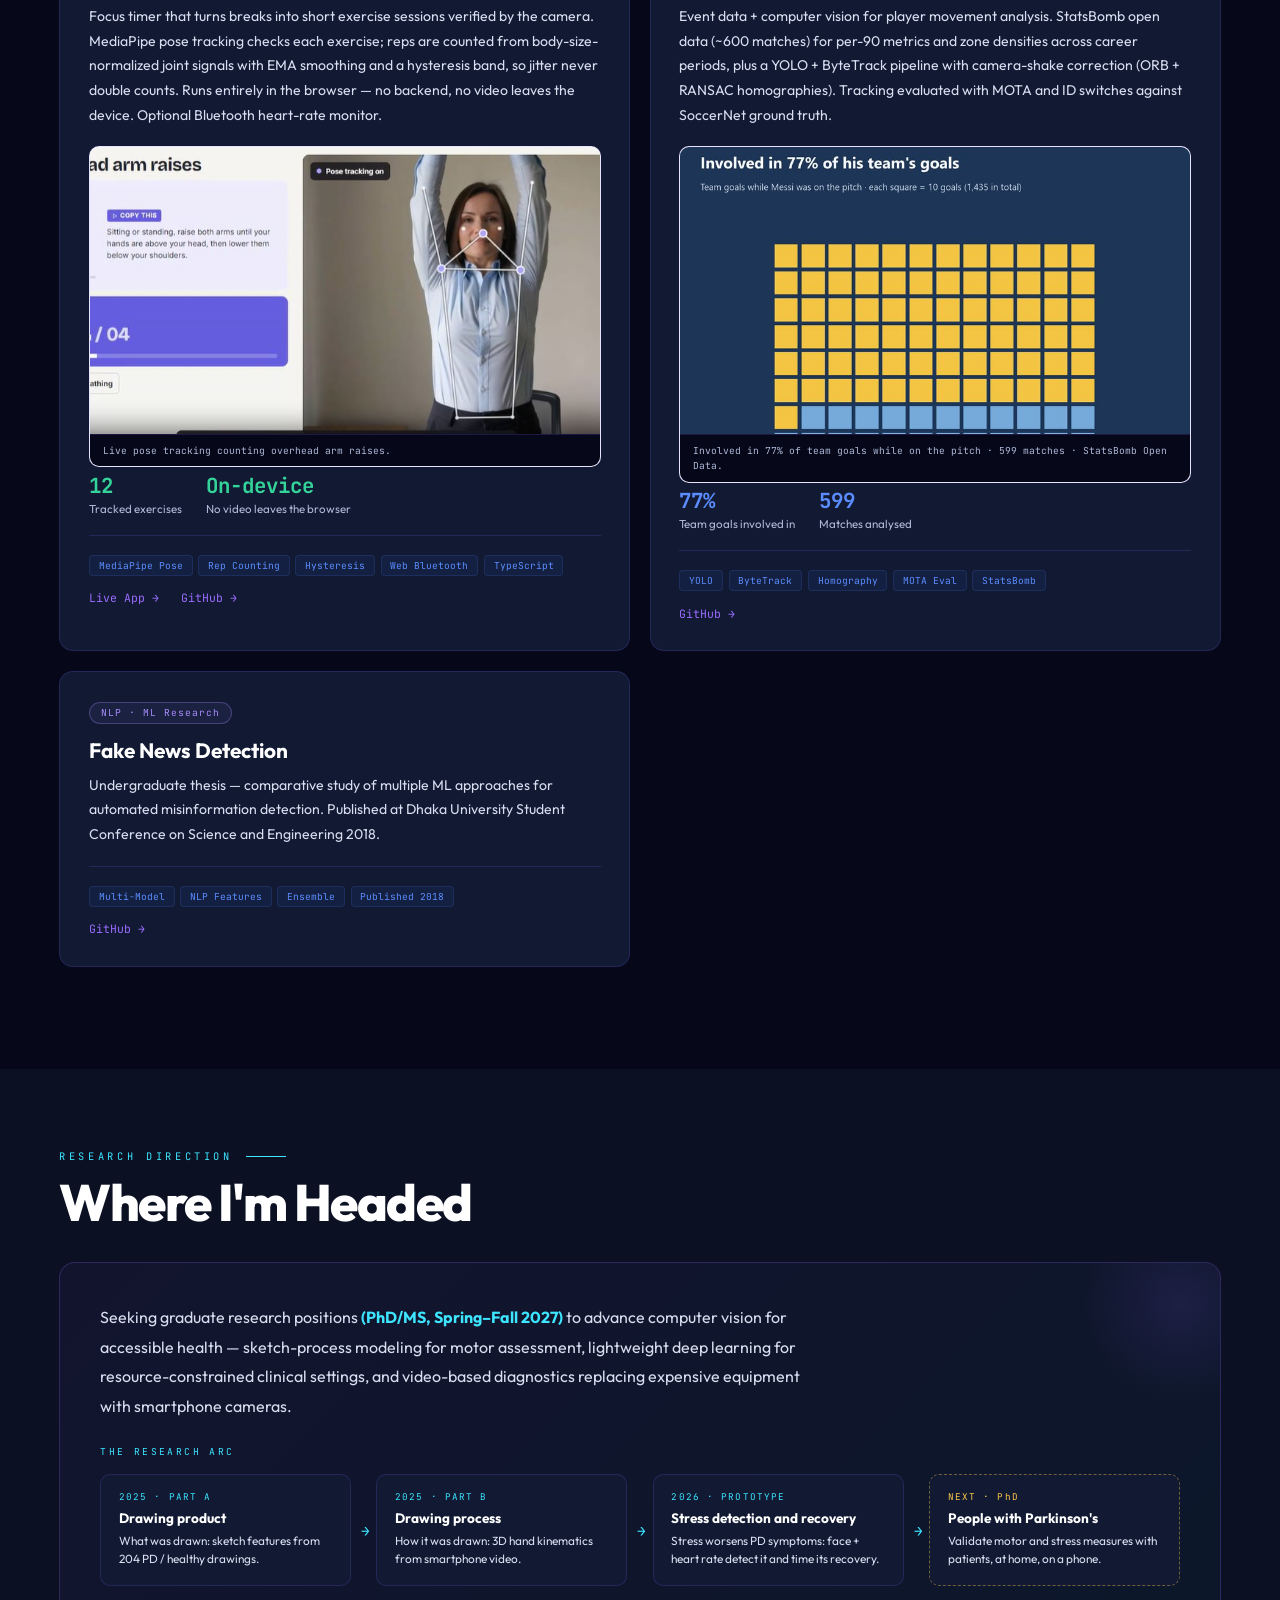
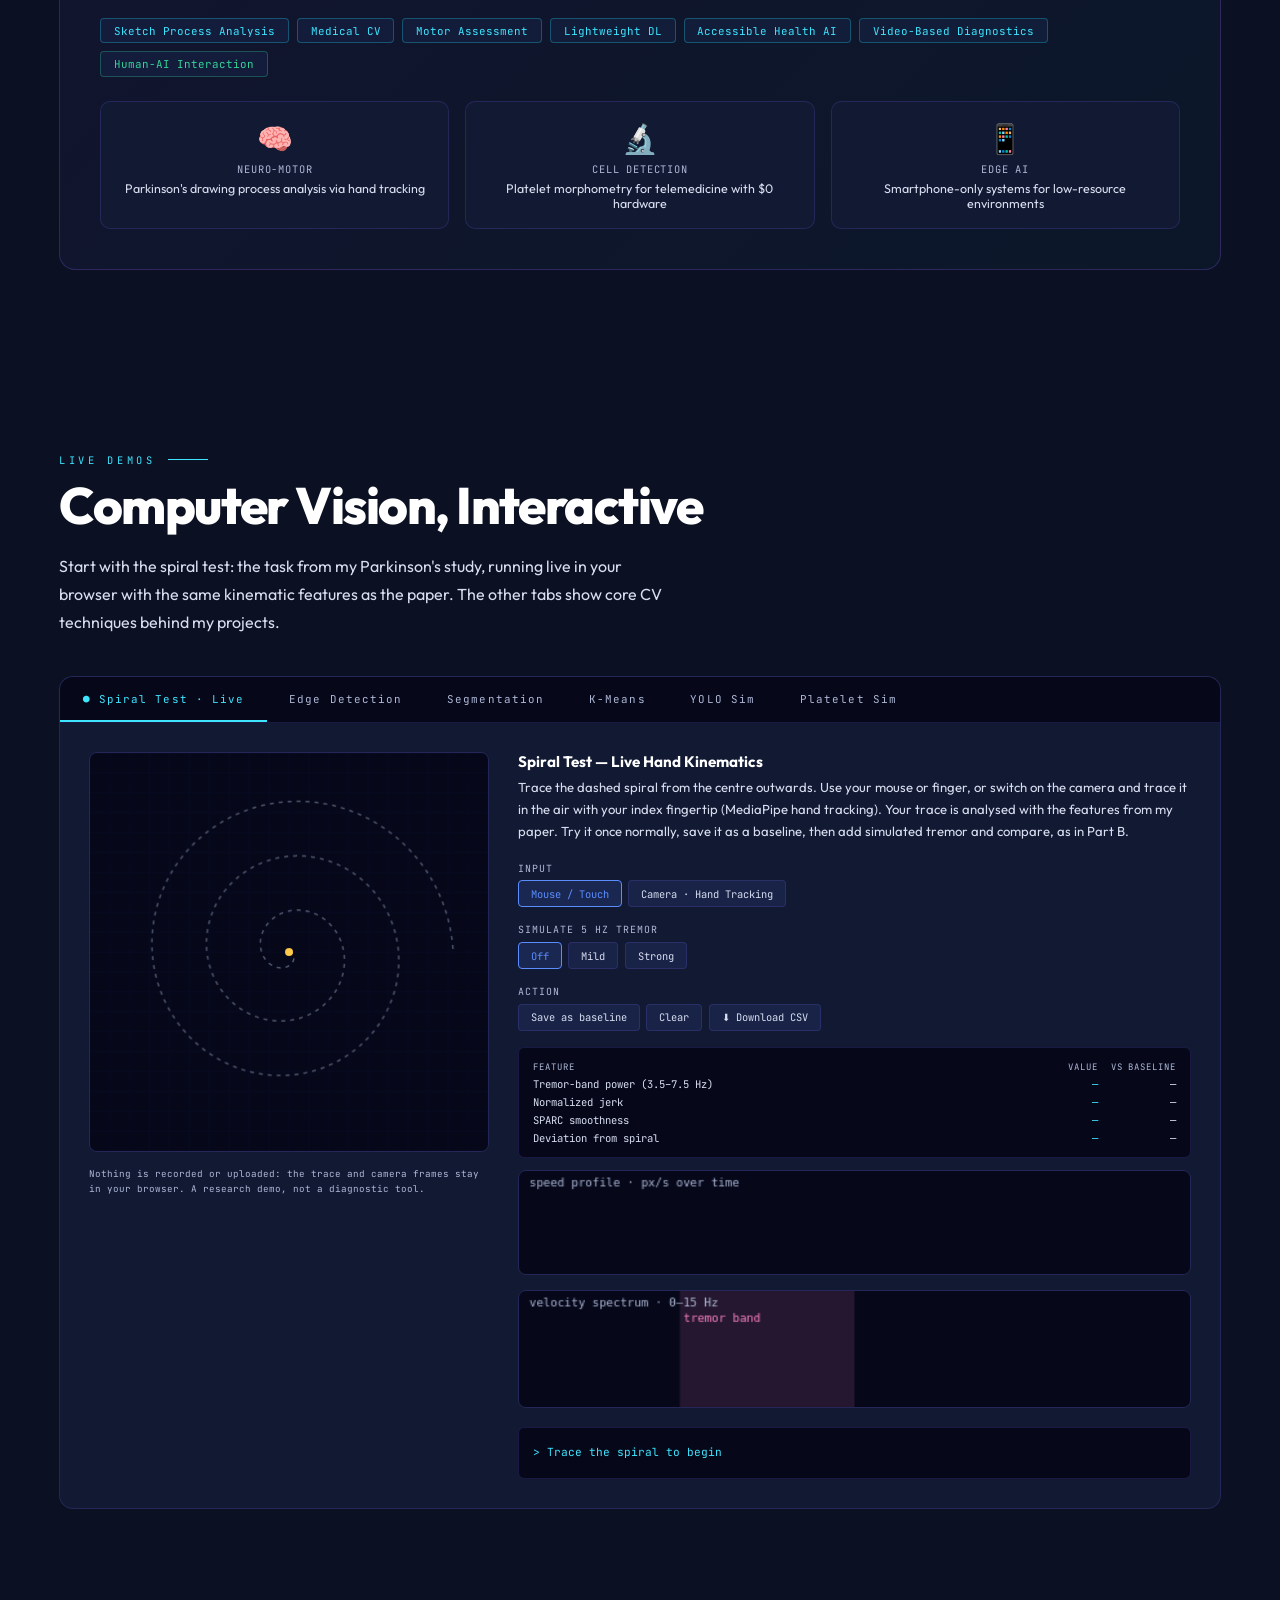
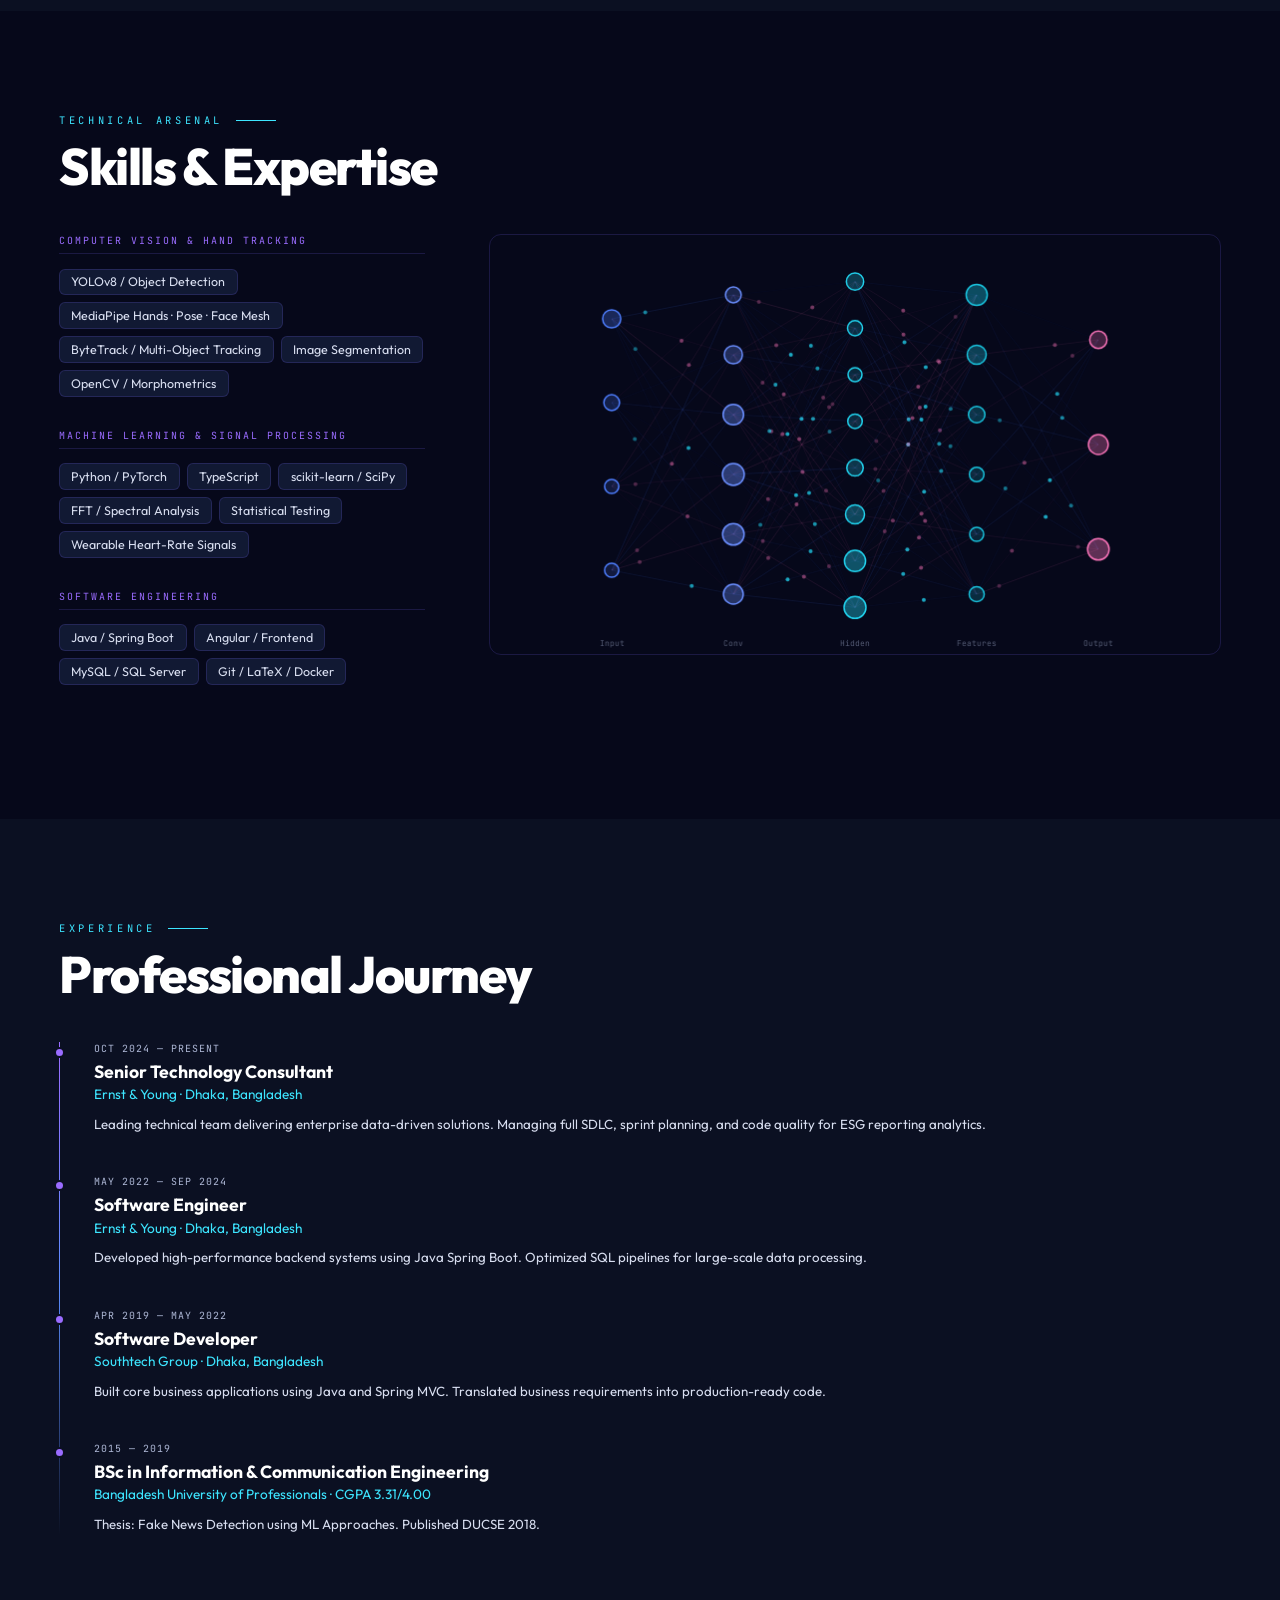
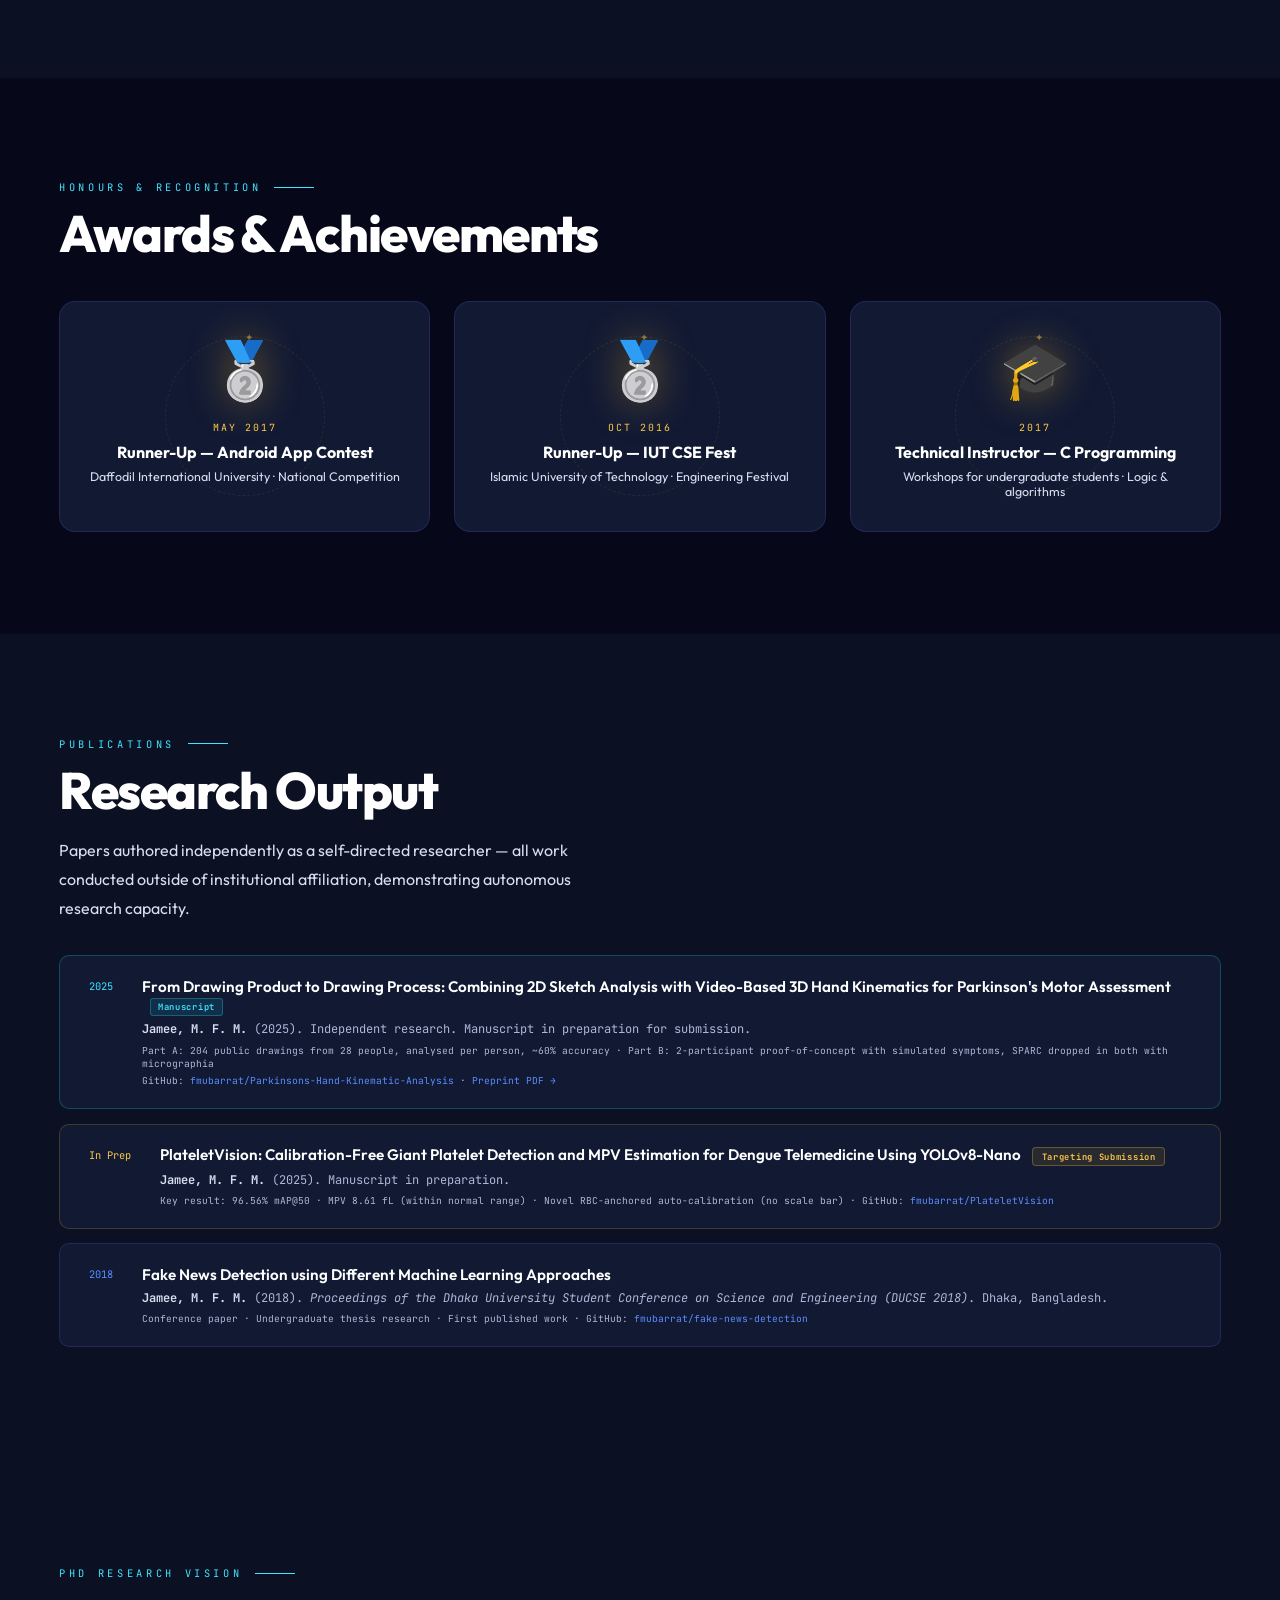
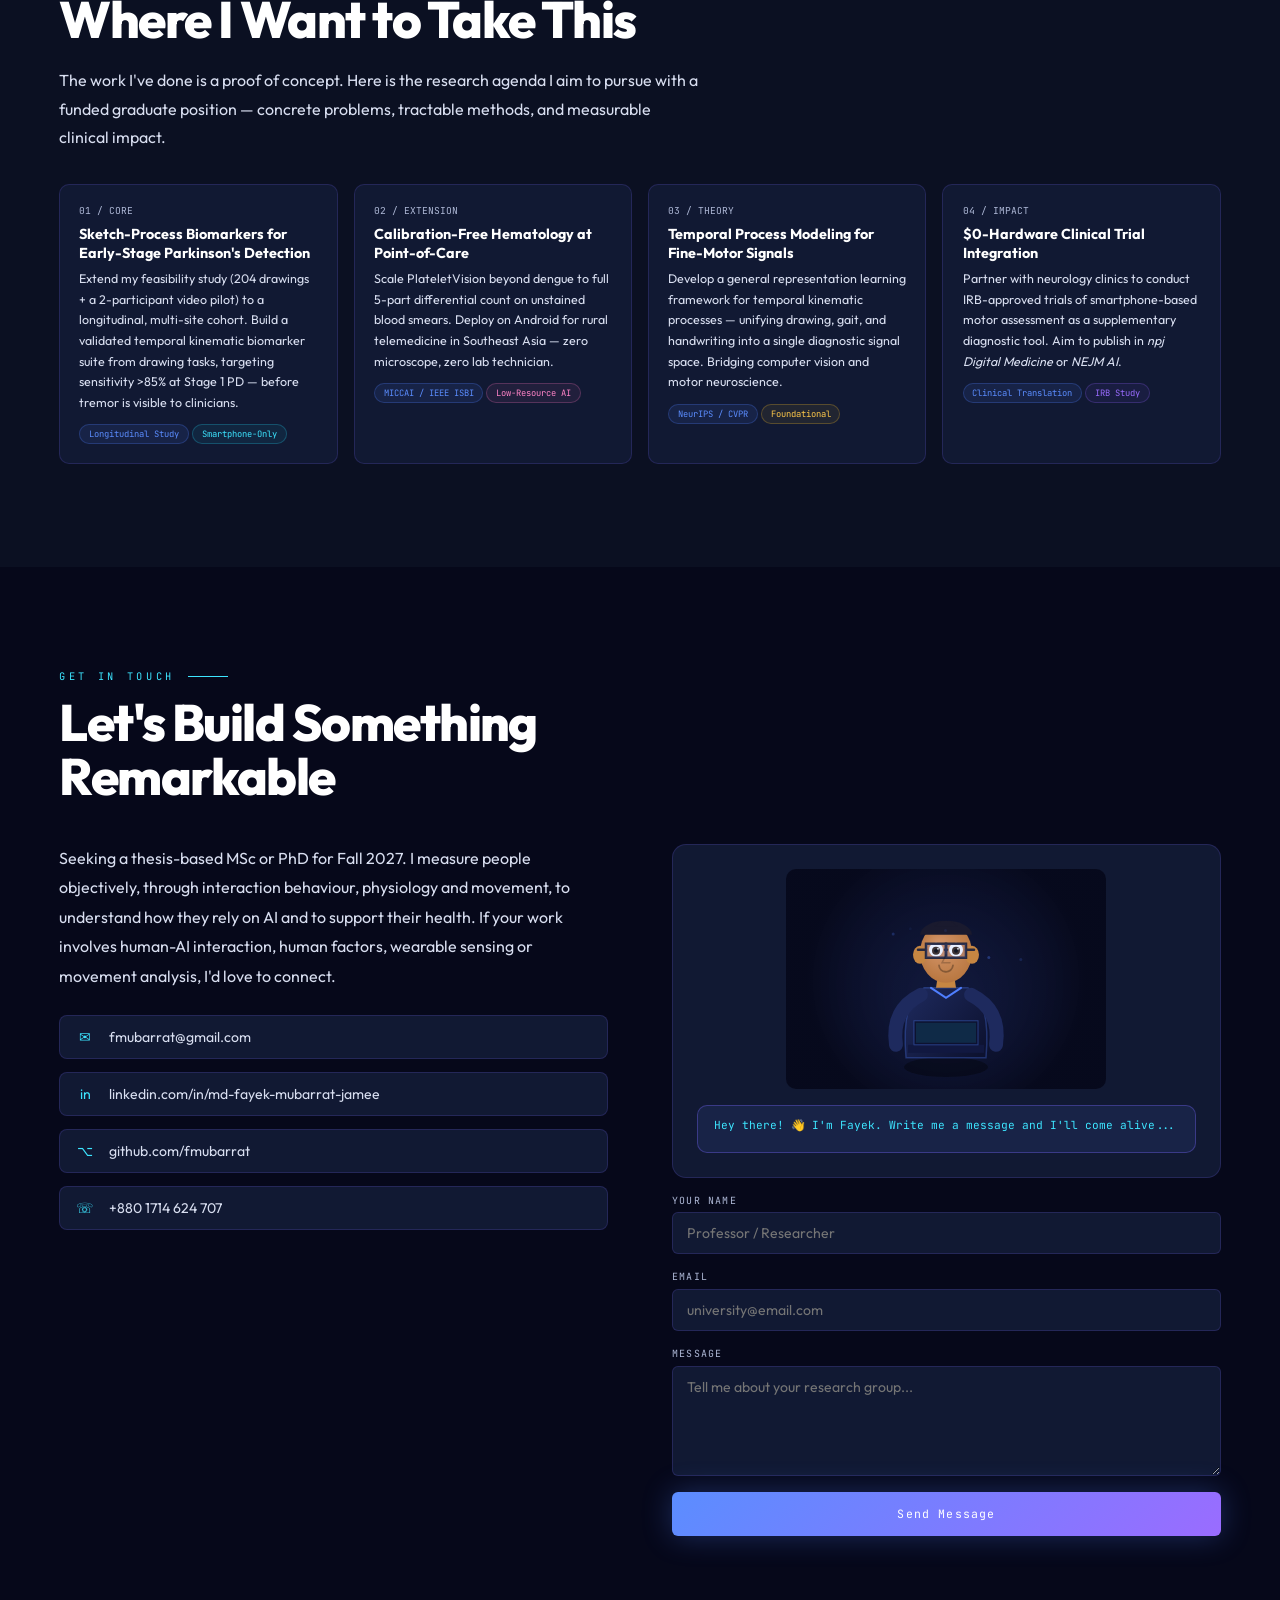
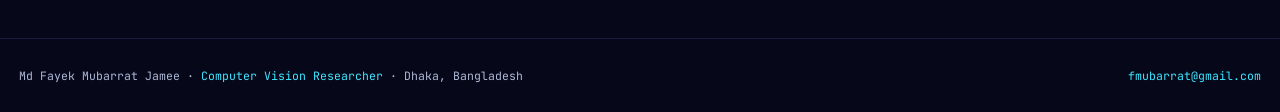
==== commit 8508d28d: "Update banner and research focus: human-centred AI and sensing" ====
--- a/index.html
+++ b/index.html
@@ -5,19 +5,19 @@
   <meta charset="UTF-8">
   <meta name="viewport" content="width=device-width, initial-scale=1.0, maximum-scale=1.0">
   <title>Md Fayek Mubarrat Jamee — CV Researcher</title>
-  <meta name="description" content="Md Fayek Mubarrat Jamee — computer vision researcher building smartphone and wearable sensing for Parkinson's disease: hand kinematics during drawing, and stress recovery. Seeking PhD, Fall 2027.">
+  <meta name="description" content="Md Fayek Mubarrat Jamee: researcher measuring people through interaction behaviour, physiology and movement, to study reliance on AI (Attune) and support health (stress recovery, Parkinson's hand kinematics). Seeking a thesis-based MSc or PhD, Fall 2027.">
   <link rel="canonical" href="https://fmubarrat.github.io/portfolio/">
   <meta property="og:type" content="website">
   <meta property="og:url" content="https://fmubarrat.github.io/portfolio/">
   <meta property="og:title" content="Md Fayek Mubarrat Jamee — Computer Vision for Accessible Health">
-  <meta property="og:description" content="Md Fayek Mubarrat Jamee — computer vision researcher building smartphone and wearable sensing for Parkinson's disease: hand kinematics during drawing, and stress recovery. Seeking PhD, Fall 2027.">
+  <meta property="og:description" content="Md Fayek Mubarrat Jamee: researcher measuring people through interaction behaviour, physiology and movement, to study reliance on AI (Attune) and support health (stress recovery, Parkinson's hand kinematics). Seeking a thesis-based MSc or PhD, Fall 2027.">
   <meta property="og:image" content="https://fmubarrat.github.io/portfolio/images/og-card.png">
   <meta property="og:image:width" content="1200">
   <meta property="og:image:height" content="630">
   <meta property="og:image:alt" content="Md Fayek Mubarrat Jamee — smartphone and wearable sensing for Parkinson's disease">
   <meta name="twitter:card" content="summary_large_image">
   <meta name="twitter:title" content="Md Fayek Mubarrat Jamee — Computer Vision for Accessible Health">
-  <meta name="twitter:description" content="Md Fayek Mubarrat Jamee — computer vision researcher building smartphone and wearable sensing for Parkinson's disease: hand kinematics during drawing, and stress recovery. Seeking PhD, Fall 2027.">
+  <meta name="twitter:description" content="Md Fayek Mubarrat Jamee: researcher measuring people through interaction behaviour, physiology and movement, to study reliance on AI (Attune) and support health (stress recovery, Parkinson's hand kinematics). Seeking a thesis-based MSc or PhD, Fall 2027.">
   <meta name="twitter:image" content="https://fmubarrat.github.io/portfolio/images/og-card.png">
   <link rel="icon"
     href="data:image/svg+xml,<svg xmlns='http://www.w3.org/2000/svg' viewBox='0 0 100 100'><text y='.9em' font-size='90'>🔬</text></svg>">
@@ -2460,7 +2460,7 @@
   <section id="hero">
     <canvas id="hero-canvas"></canvas>
     <div class="hero-content">
-      <div class="hero-badge">Seeking PhD / MS · Fall 2027 · Computer Vision for Accessible Healthcare</div>
+      <div class="hero-badge">Seeking PhD / MSc · Fall 2027 · Human-Centred AI &amp; Sensing</div>
       <h1 class="hero-name">Md Fayek<br><span class="g">Mubarrat Jamee</span></h1>
       <p class="hero-sub" id="hero-typed"></p>
       <div class="hero-btns">
@@ -3500,9 +3500,10 @@
       </div>
       <div class="contact-grid">
         <div class="reveal">
-          <p style="color:var(--text2);line-height:1.85;margin-bottom:1.5rem">Actively seeking research opportunities in
-            Computer Vision for accessible healthcare. If your research involves vision-based health assessment, sketch
-            analysis, or motor monitoring — I'd love to connect.</p>
+          <p style="color:var(--text2);line-height:1.85;margin-bottom:1.5rem">Seeking a thesis-based MSc or PhD for Fall 2027.
+            I measure people objectively, through interaction behaviour, physiology and movement, to understand how they
+            rely on AI and to support their health. If your work involves human-AI interaction, human factors, wearable
+            sensing or movement analysis, I'd love to connect.</p>
           <div class="contact-links" style="display:flex;flex-direction:column;gap:.8rem">
             <a href="mailto:fmubarrat@gmail.com" class="clink"><span class="clink-icon">✉</span>fmubarrat@gmail.com</a>
             <a href="https://www.linkedin.com/in/md-fayek-mubarrat-jamee/" target="_blank" rel="noopener" class="clink"><span
@@ -3613,10 +3614,10 @@
     // ══ TYPED HERO SUBTITLE ══
     const typedEl = document.getElementById('hero-typed');
     const phrases = [
-      'Building intelligent vision systems for healthcare & accessible diagnostics',
-      "Parkinson's Motor Assessment · $0 hardware",
-      'Platelet Detection · 96.56% mAP@50',
-      'Lightweight AI for resource-constrained clinical settings'
+      'Measuring how people rely on AI, and when it erodes their judgement',
+      'Attune · catching over-reliance on AI code assistants',
+      'Stress recovery from Apple Watch heart rate and face landmarks',
+      "Parkinson's hand kinematics from smartphone video"
     ];
     let pIdx = 0, cIdx = 0, deleting = false;
     function typeLoop() {
